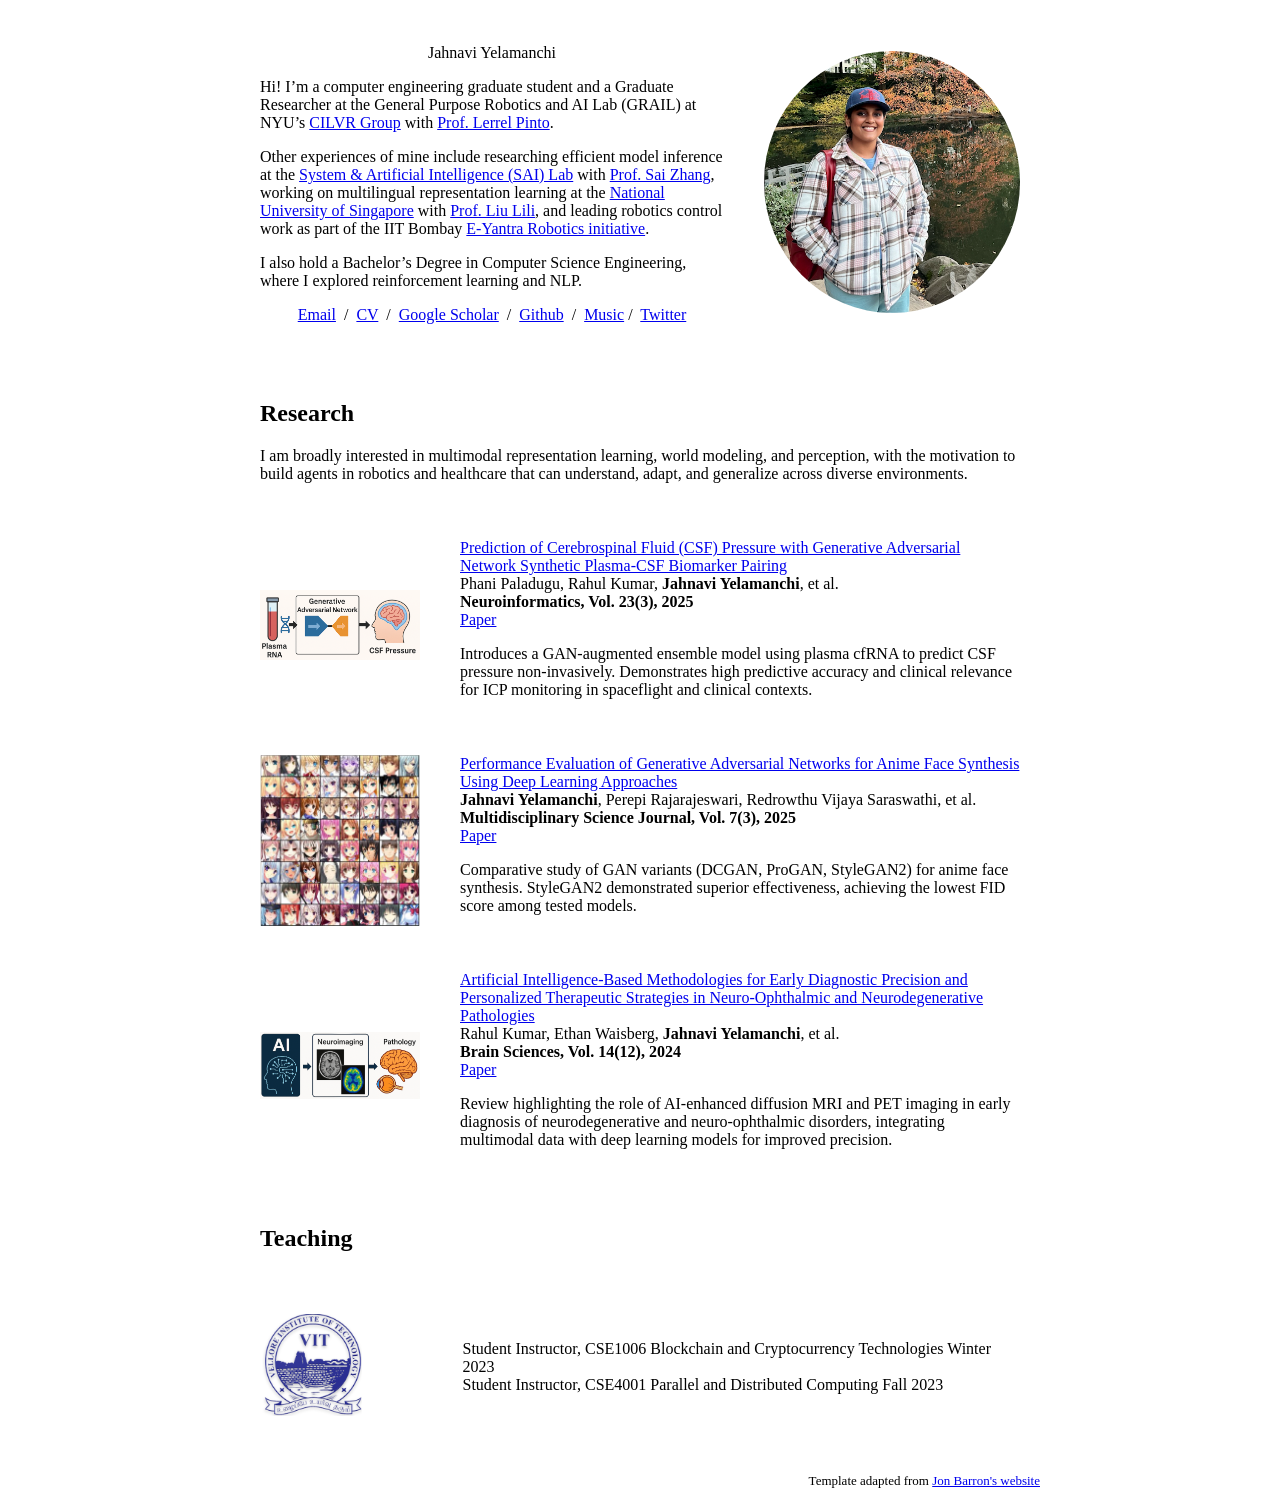
==== index.html @ 5f310c1f "edited intro" ====
<!DOCTYPE HTML>
<html lang="en">
  <head>
    <meta http-equiv="Content-Type" content="text/html; charset=UTF-8">

    <title>Jahnavi Yelamanchi</title>

    <meta name="author" content="Jahnavi Yelamanchi">
    <meta name="viewport" content="width=device-width, initial-scale=1">
    <link rel="shortcut icon" href="images/favicon/favicon.ico" type="image/x-icon">
    <link rel="stylesheet" type="text/css" href="stylesheet.css">
    
  </head>

  <body>
    <table style="width:100%;max-width:800px;border:0px;border-spacing:0px;border-collapse:separate;margin-right:auto;margin-left:auto;"><tbody>
      <tr style="padding:0px">
        <td style="padding:0px">
          <table style="width:100%;border:0px;border-spacing:0px;border-collapse:separate;margin-right:auto;margin-left:auto;"><tbody>
            <tr style="padding:0px">
              <td style="padding:2.5%;width:63%;vertical-align:middle">
                <p class="name" style="text-align: center;">
                  Jahnavi Yelamanchi
                </p>
                <p>Hi! I’m a computer engineering graduate student and a Graduate Researcher at the General Purpose Robotics and AI Lab (GRAIL) at NYU’s <a href="https://wp.nyu.edu/cilvr/">CILVR Group</a> with <a href="https://www.lerrelpinto.com">Prof. Lerrel Pinto</a>.</p>
                </p>
                <p>
                  Other experiences of mine include researching efficient model inference at the <a href="https://www.saiqianzhang.com/Lab/">System & Artificial Intelligence (SAI) Lab</a> with <a href="https://www.saiqianzhang.com/">Prof. Sai Zhang</a>, 
                  working on multilingual representation learning at the <a href="https://cssh.nus.edu.sg">National University of Singapore</a> with <a href="https://cssh.nus.edu.sg/researcher/liu-lili/">Prof. Liu Lili</a>, and leading robotics control work as part of the IIT Bombay <a href="https://www.linkedin.com/company/e-yantraiitb/?originalSubdomain=in">E-Yantra Robotics initiative</a>.
                </p>
                <p>
                  I also hold a Bachelor’s Degree in Computer Science Engineering, where I explored reinforcement learning and NLP.
                </p>
                <p style="text-align:center">
                  <a href="mailto:j.yelamanchi@nyu.edu">Email</a> &nbsp;/&nbsp;
                  <a href="/data/jahnavi_cv.pdf">CV</a> &nbsp;/&nbsp;
                  <a href="https://scholar.google.com/citations?user=SkukPTgAAAAJ&hl=en">Google Scholar</a> &nbsp;/&nbsp;
                  <a href="https://github.com/jahnavi-yelamanchi/">Github</a> &nbsp;/&nbsp;
                  <a href="https://yjmuz1k.bandcamp.com//">Music</a>&nbsp;/&nbsp;
                  <a href=https://x.com/sugoi_loop>Twitter</a>
                </p>
              </td>
              <td style="padding:2.5%;width:40%;max-width:40%">
                <a href="images/headshot.png"><img style="width:100%;max-width:100%;object-fit: cover; border-radius: 50%;" alt="profile photo" src="images/headshot.png" class="hoverZoomLink"></a>
              </td>
            </tr>
          </tbody></table>
          <table style="width:100%;border:0px;border-spacing:0px;border-collapse:separate;margin-right:auto;margin-left:auto;"><tbody>
              <tr>
              <td style="padding:20px;width:100%;vertical-align:middle">
                <h2>Research</h2>
                <p>
                  I am broadly interested in multimodal representation learning, world modeling, and perception, with the motivation to build agents in robotics and healthcare that can understand, adapt, and generalize across diverse environments.
                </p>
              </td>
            </tr>
          </tbody></table>
          <table style="width:100%;border:0px;border-spacing:0px;border-collapse:separate;margin-right:auto;margin-left:auto;"><tbody>


            <tr>
              <td style="padding:20px;width:25%;vertical-align:middle">
                <img src="images/csf-gan.png" alt="project image"
                  style="width:auto; height:auto; max-width:100%;" />
              </td>
              <td style="padding:20px;width:75%;vertical-align:middle">
                <a href="https://link.springer.com/article/10.1007/s12021-025-09729-2">
                  <papertitle>Prediction of Cerebrospinal Fluid (CSF) Pressure with Generative Adversarial Network Synthetic Plasma-CSF Biomarker Pairing</papertitle>
                </a>
                <br>
                Phani Paladugu, Rahul Kumar, <strong>Jahnavi Yelamanchi</strong>, et al.  
                <br>
                <strong>Neuroinformatics, Vol. 23(3), 2025</strong>
                <br>
                <a href="data/csf-gan.pdf">Paper</a>
                <p></p>
                <p>
                  Introduces a GAN-augmented ensemble model using plasma cfRNA to predict CSF pressure non-invasively. Demonstrates high predictive accuracy and clinical relevance for ICP monitoring in spaceflight and clinical contexts.
                </p>
              </td>
            </tr>

            <tr>
              <td style="padding:20px;width:25%;vertical-align:middle">
                <img src="images/anime.png" alt="project image"
                  style="width:auto; height:auto; max-width:100%;" />
              </td>
              <td style="padding:20px;width:75%;vertical-align:middle">
                <a href="https://doi.org/10.31893/multiscience.2025093">
                  <papertitle>Performance Evaluation of Generative Adversarial Networks for Anime Face Synthesis Using Deep Learning Approaches</papertitle>
                </a>
                <br>
                <strong>Jahnavi Yelamanchi</strong>, Perepi Rajarajeswari, Redrowthu Vijaya Saraswathi, et al.  
                <br>
                <strong>Multidisciplinary Science Journal, Vol. 7(3), 2025</strong>
                <br>
                <a href="https://malque.pub/ojs/index.php/msj/article/view/3868/2463">Paper</a>
                <p></p>
                <p>
                  Comparative study of GAN variants (DCGAN, ProGAN, StyleGAN2) for anime face synthesis. StyleGAN2 demonstrated superior effectiveness, achieving the lowest FID score among tested models.
                </p>
              </td>
            </tr>

            <tr>
              <td style="padding:20px;width:25%;vertical-align:middle">
                <img src="images/neuro-img.png" alt="project image"
                  style="width:auto; height:auto; max-width:100%;" />
              </td>
              <td style="padding:20px;width:75%;vertical-align:middle">
                <a href="https://doi.org/10.3390/brainsci14121266">
                  <papertitle>Artificial Intelligence-Based Methodologies for Early Diagnostic Precision and Personalized Therapeutic Strategies in Neuro-Ophthalmic and Neurodegenerative Pathologies</papertitle>
                </a>
                <br>
                Rahul Kumar, Ethan Waisberg, <strong>Jahnavi Yelamanchi</strong>, et al.  
                <br>
                <strong>Brain Sciences, Vol. 14(12), 2024</strong>
                <br>
                <a href="https://doi.org/10.3390/brainsci14121266">Paper</a>
                <p></p>
                <p>
                  Review highlighting the role of AI-enhanced diffusion MRI and PET imaging in early diagnosis of neurodegenerative and neuro-ophthalmic disorders, integrating multimodal data with deep learning models for improved precision.
                </p>
              </td>
            </tr>
            
          
          <table width="100%" align="center" border="0" cellspacing="0" cellpadding="20"><tbody>
            <tr>
              <td>
                <h2>Teaching</h2>
              </td>
            </tr>
          </tbody></table>
          <table width="100%" align="center" border="0" cellpadding="20"><tbody>

            <tr>
              <td style="padding:20px;width:25%;vertical-align:middle">
                <img src="images/vit.png" alt="cs188" style="width: 100px; height: auto;">
              </td>
              <td width="75%" valign="center">
                  Student Instructor, CSE1006 Blockchain and Cryptocurrency Technologies Winter 2023
                  <br>
                  Student Instructor, CSE4001 Parallel and Distributed Computing Fall 2023
              </td>
            </tr>
          
            
            
          </tbody></table>
          <table style="width:100%;border:0px;border-spacing:0px;border-collapse:separate;margin-right:auto;margin-left:auto;"><tbody>
            <tr>
              <td style="padding:0px">
                <br>
                <p style="text-align:right;font-size:small;">
                  Template adapted from <a href="https://jonbarron.info">Jon Barron's website</a>
                </p>
              </td>
            </tr>
          </tbody></table>
        </td>
      </tr>
    </tbody></table>
  </body>
</html>
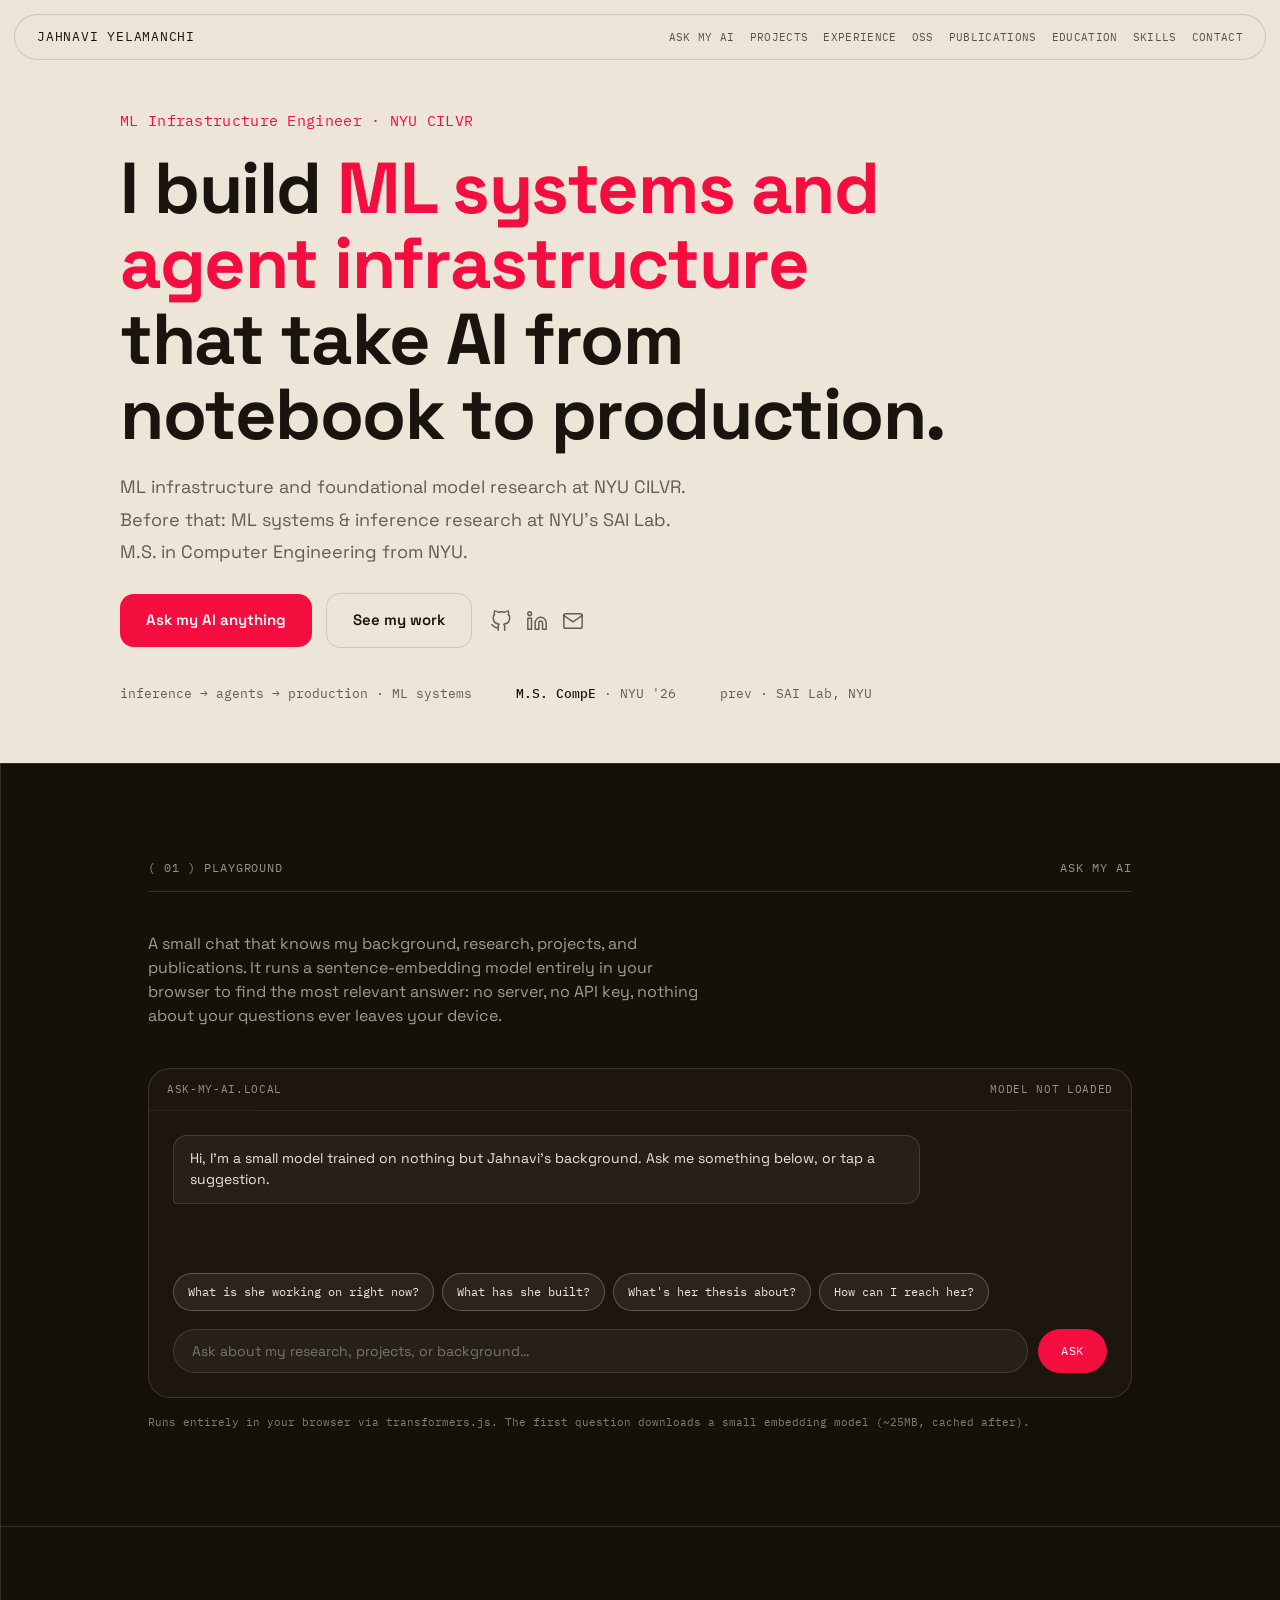
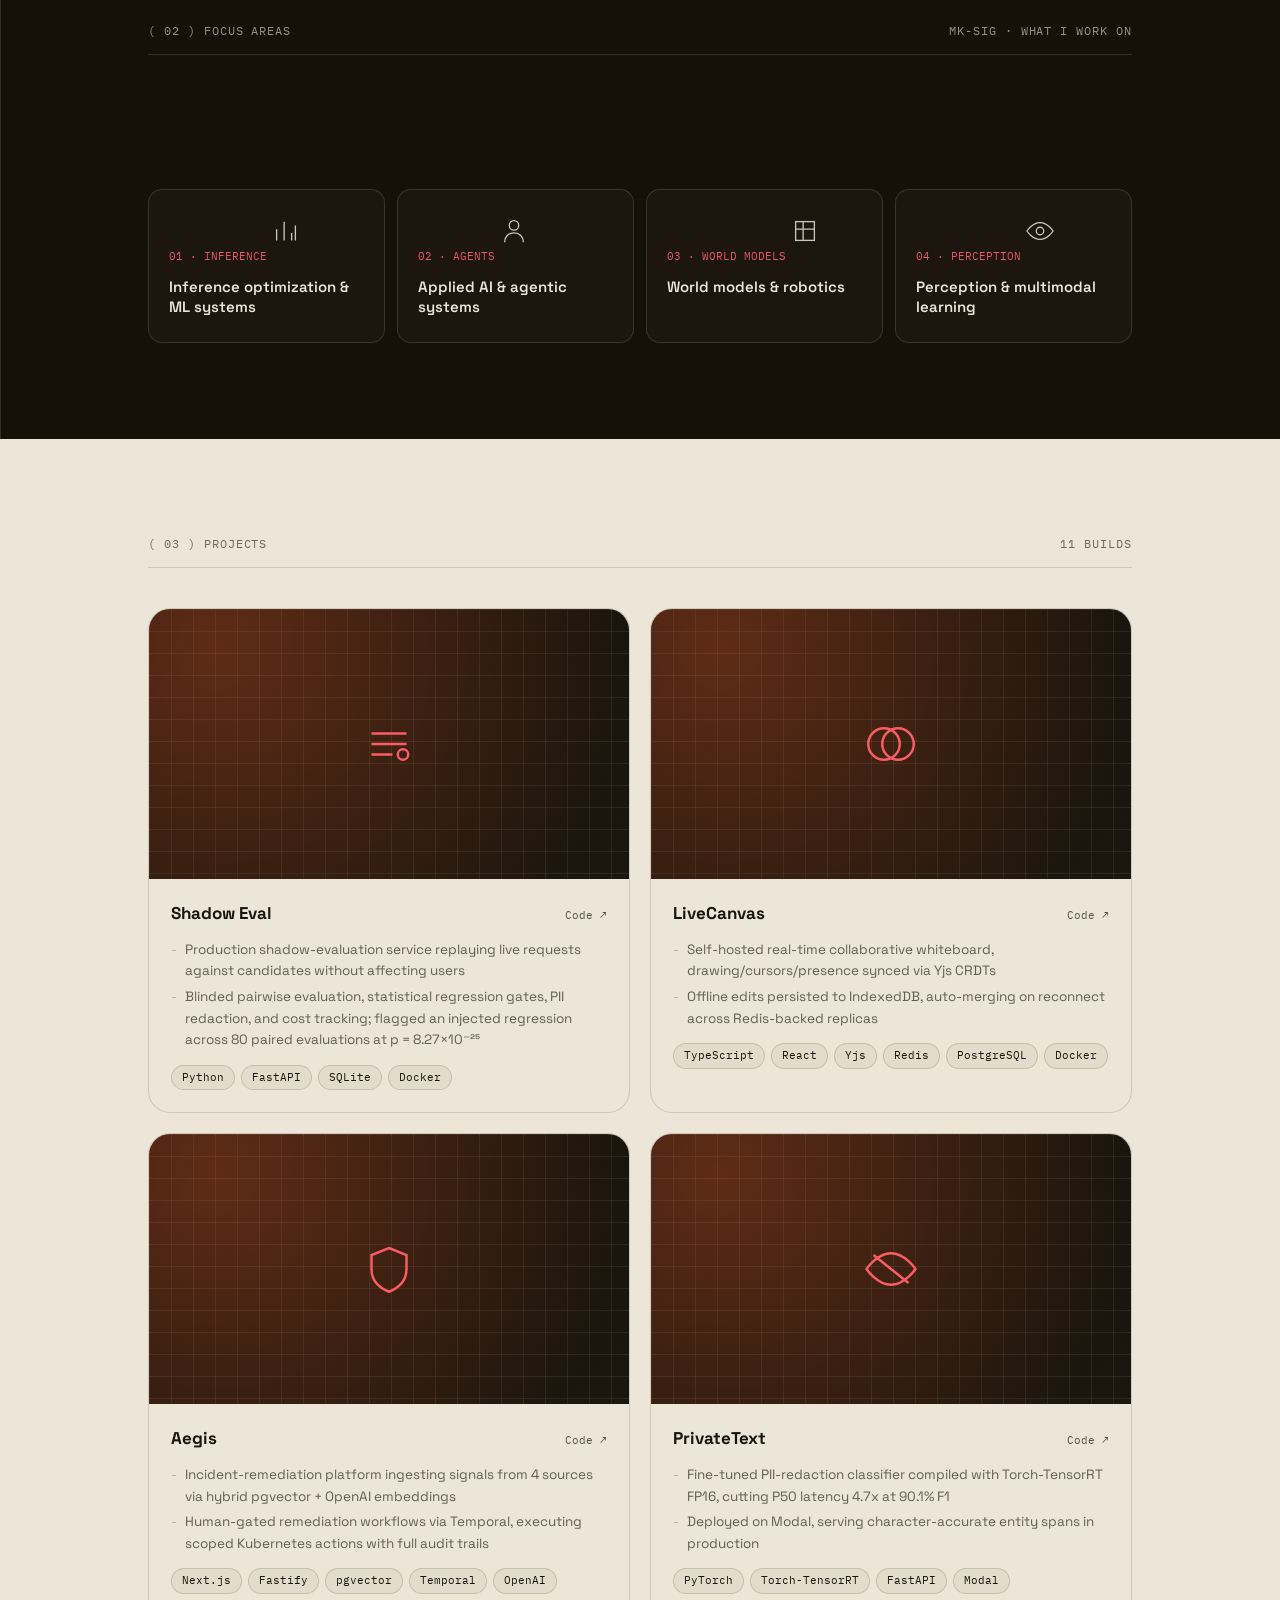
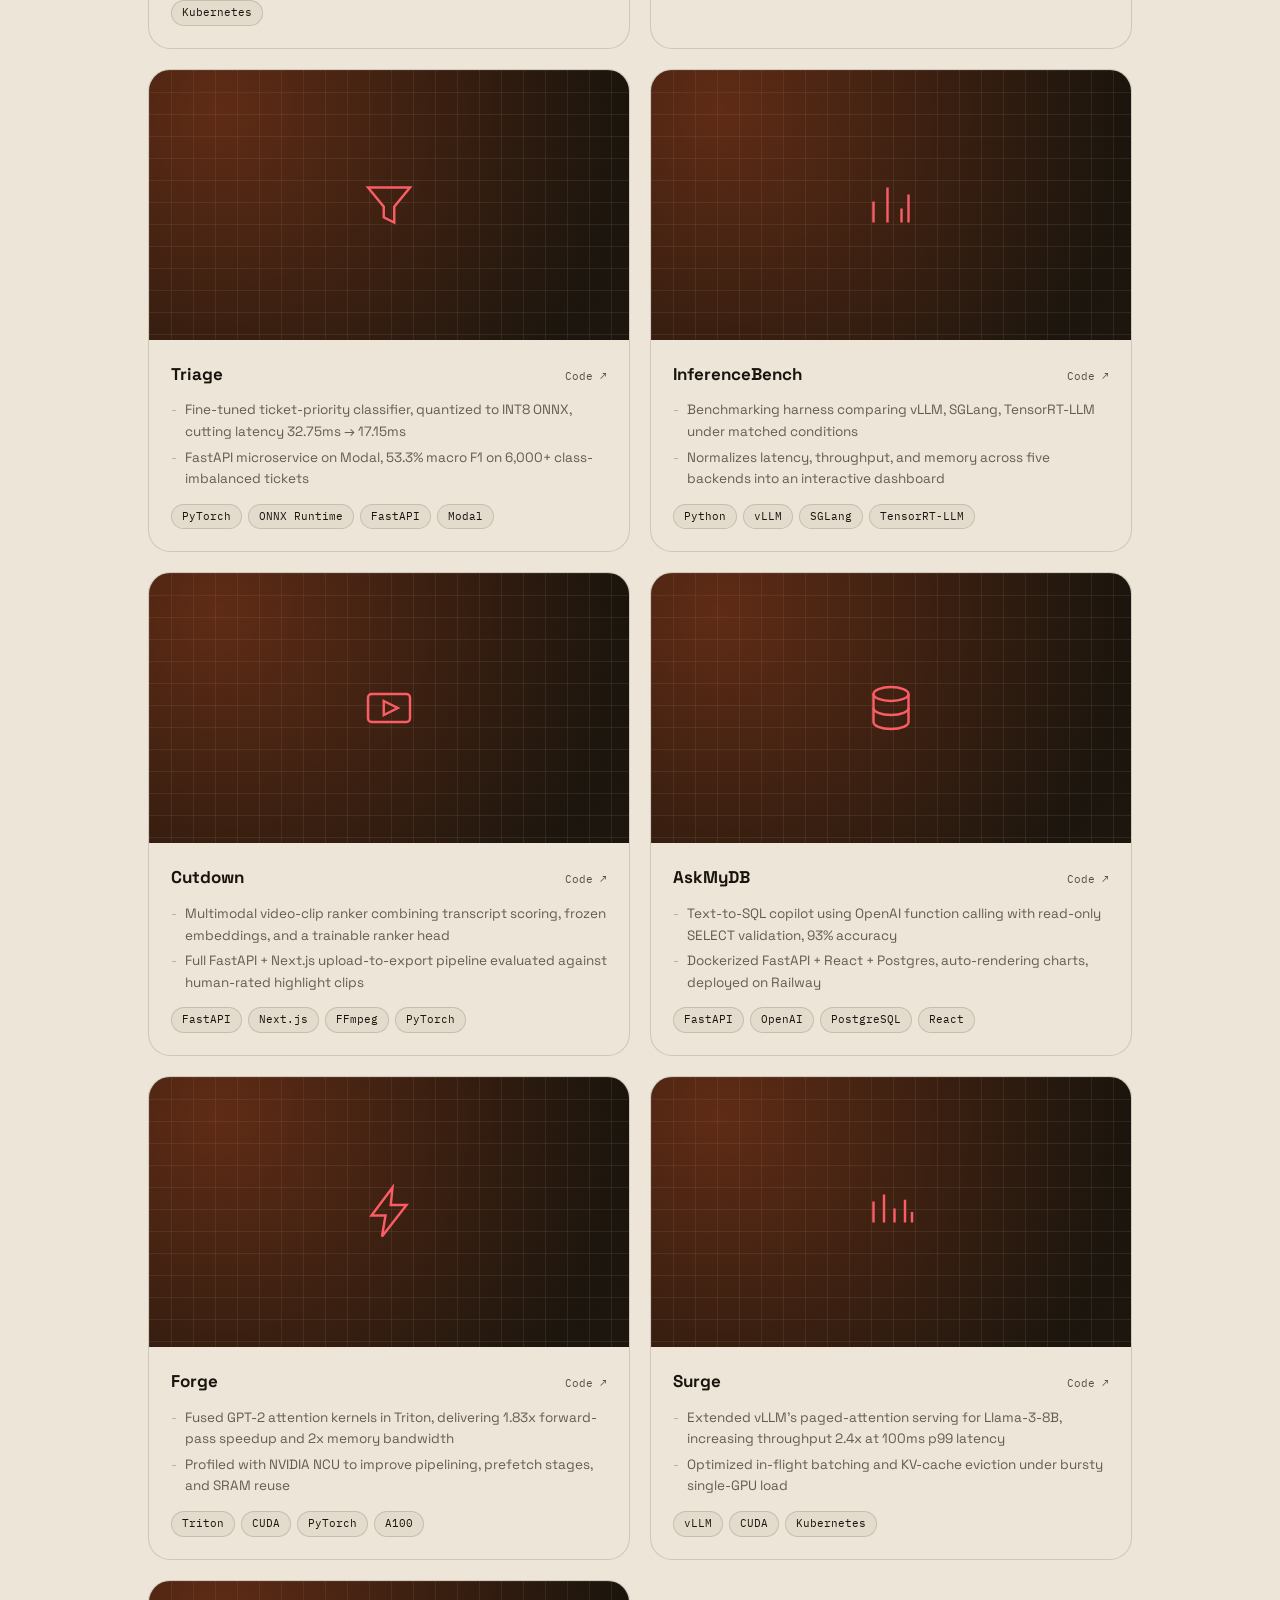
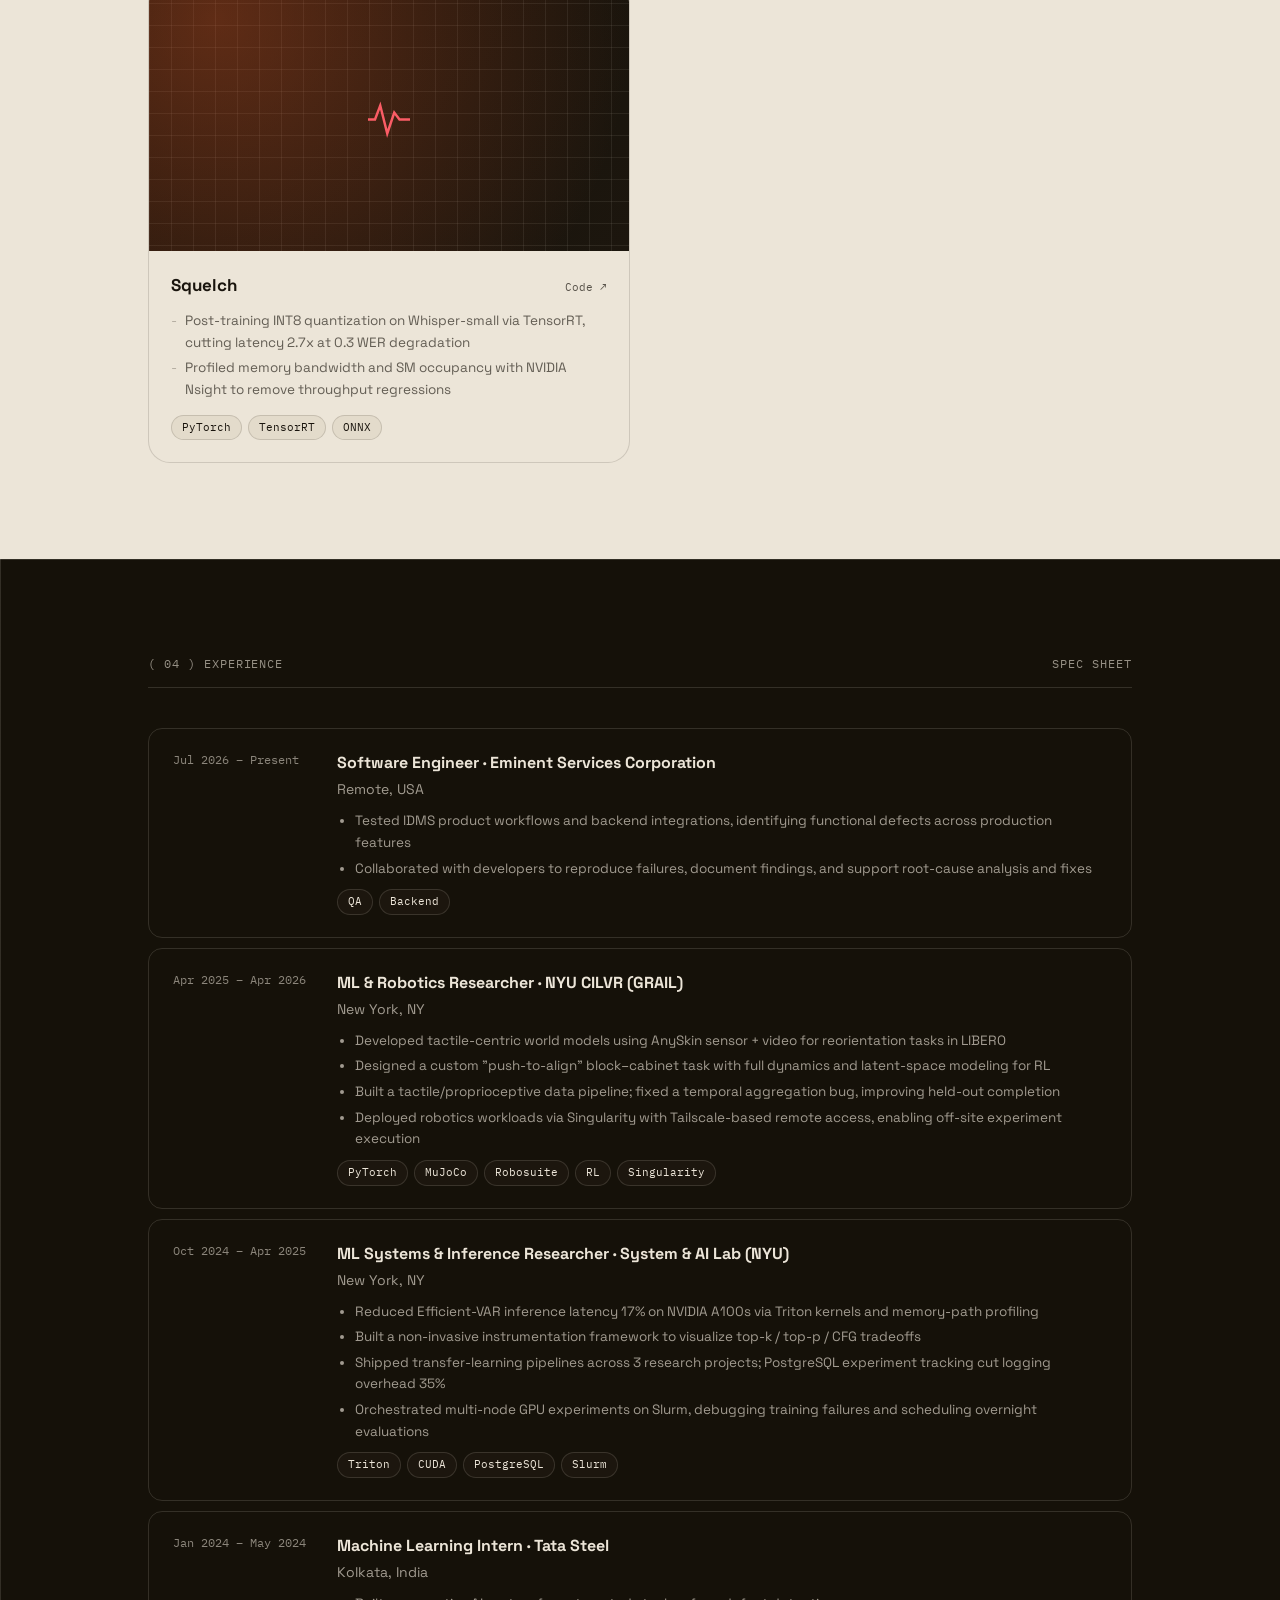
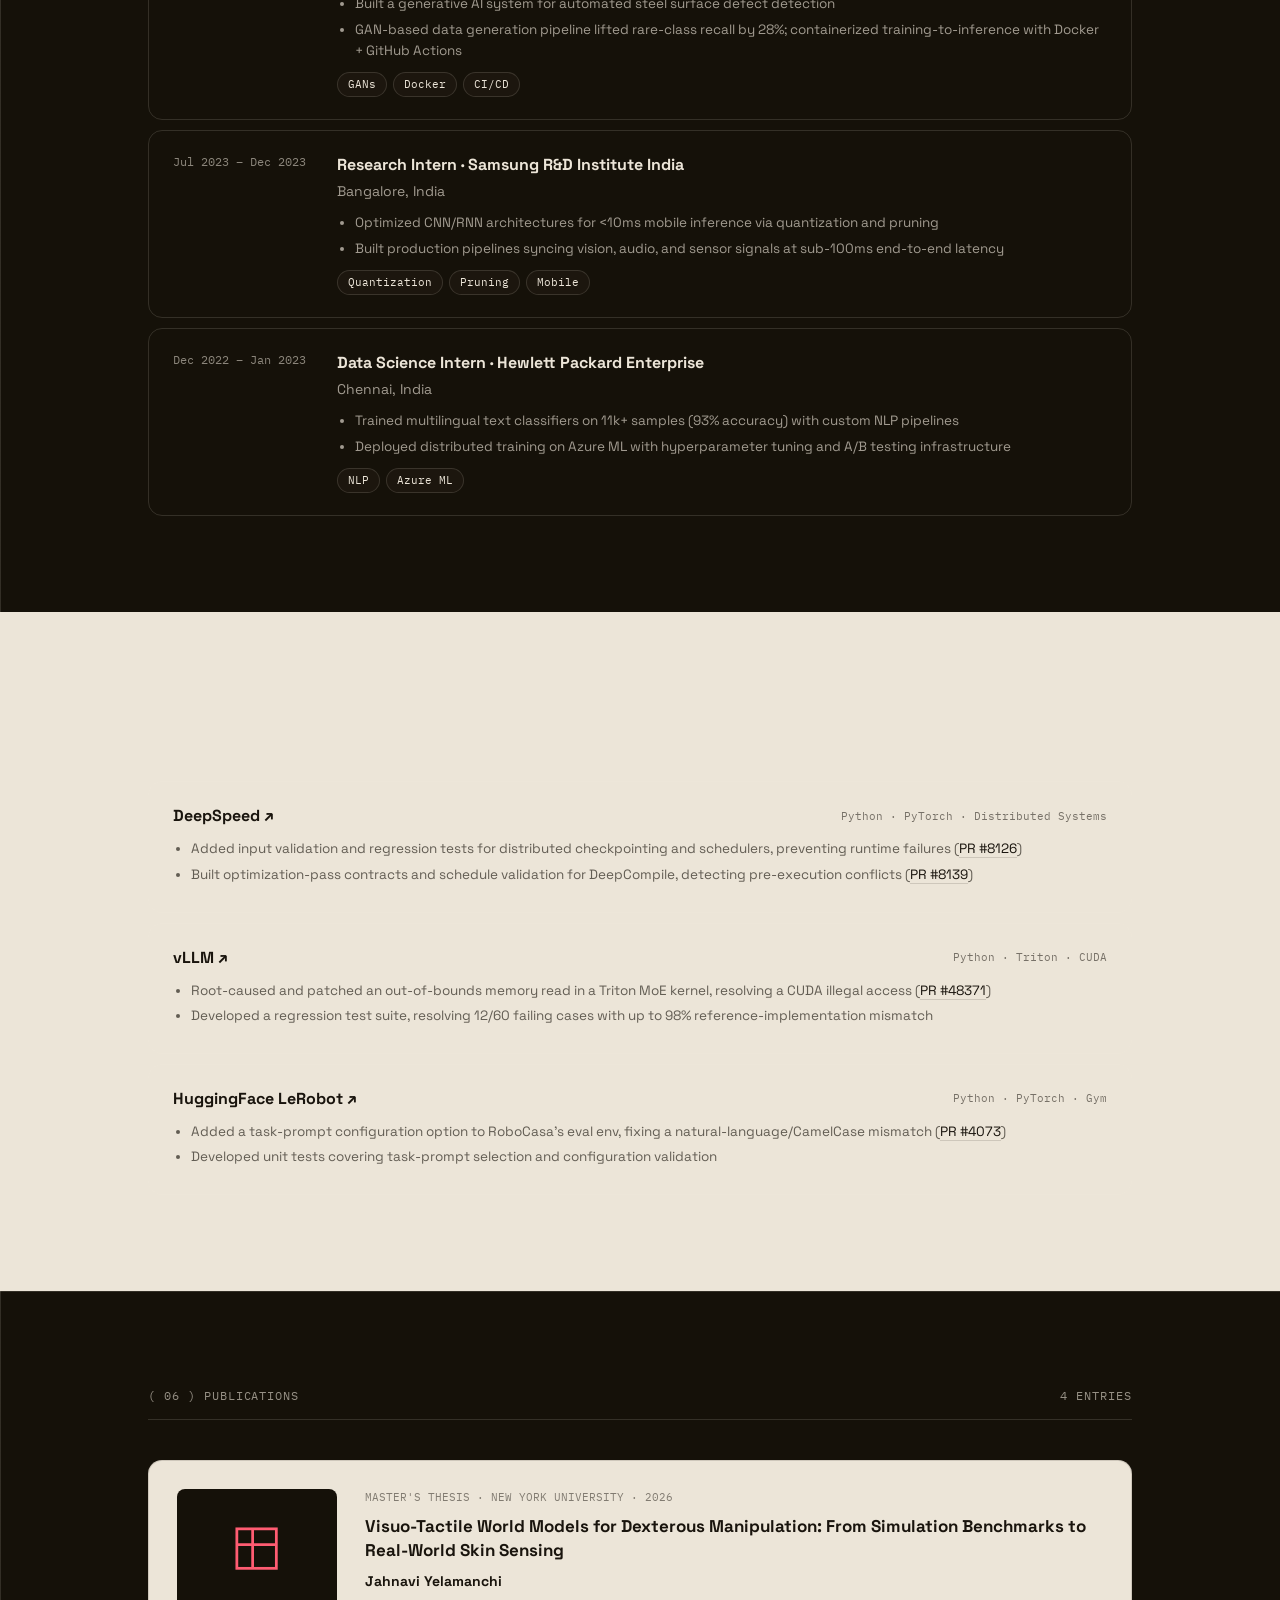
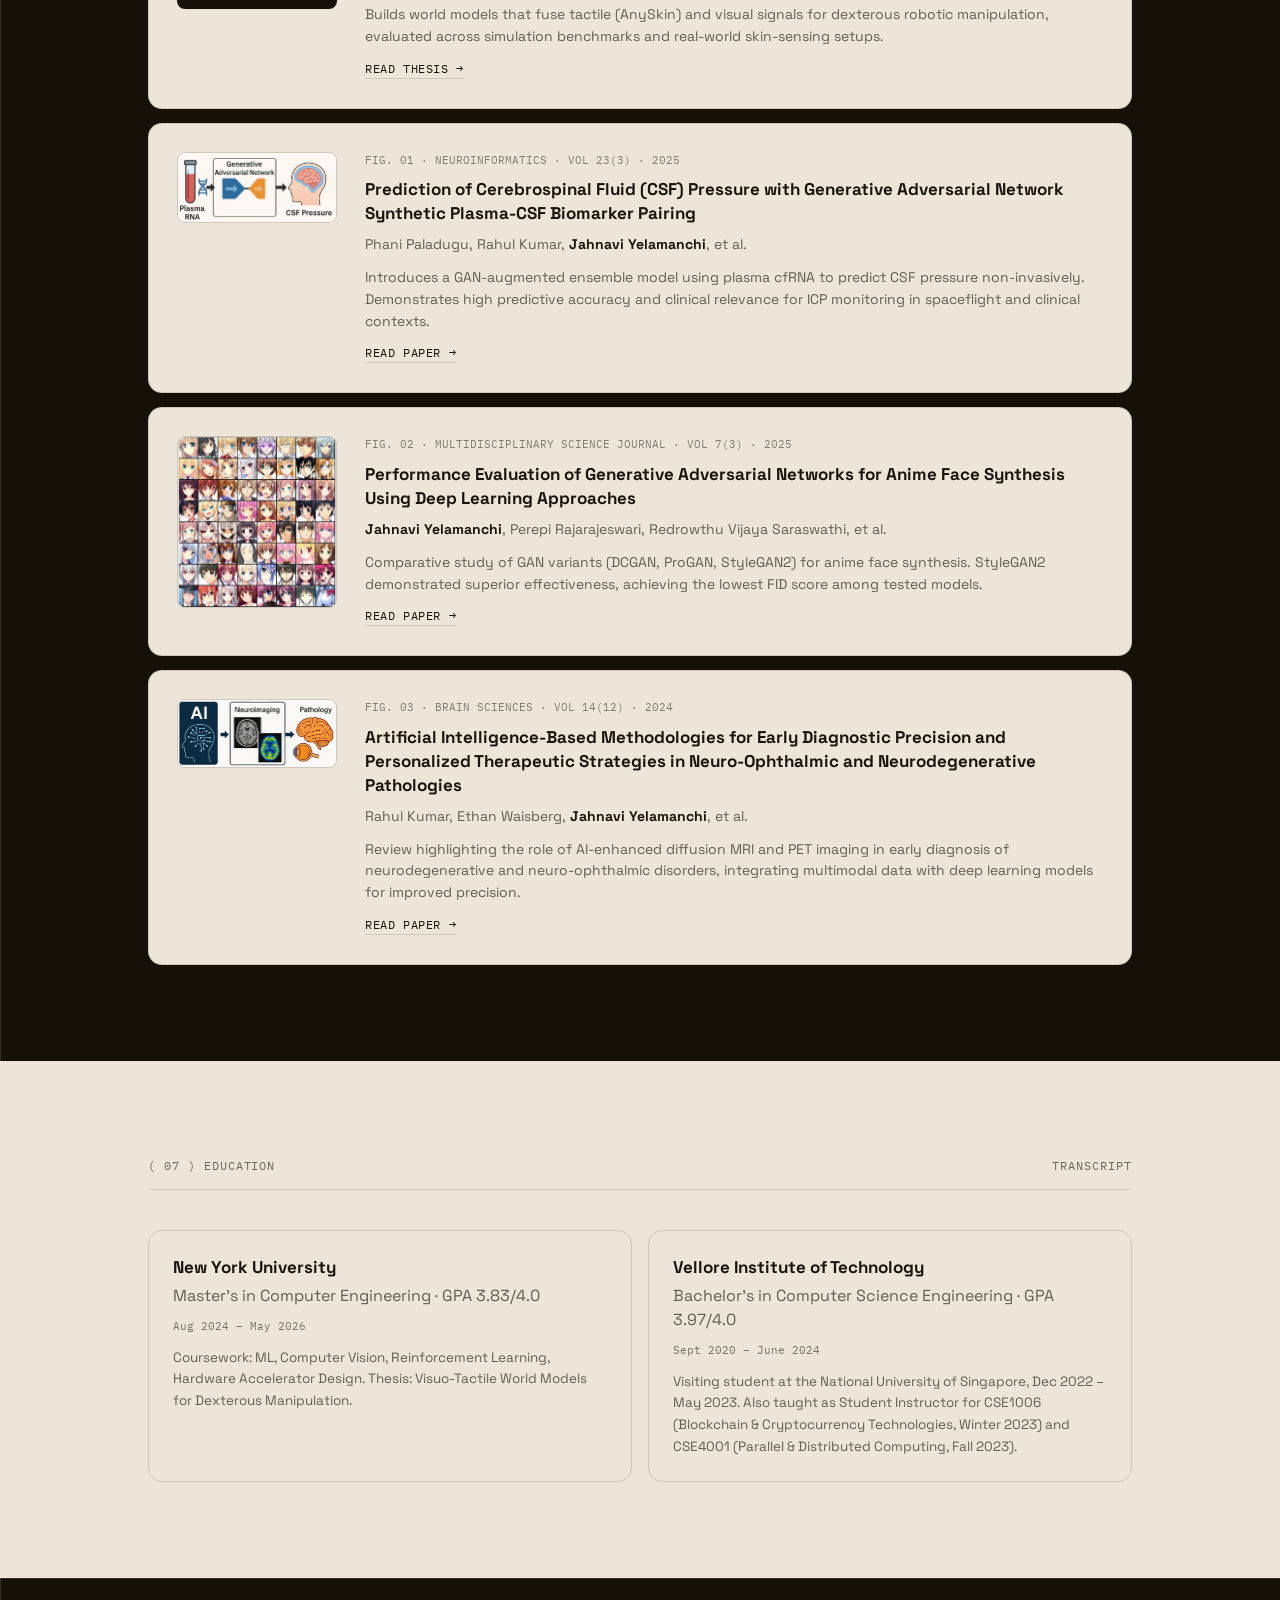
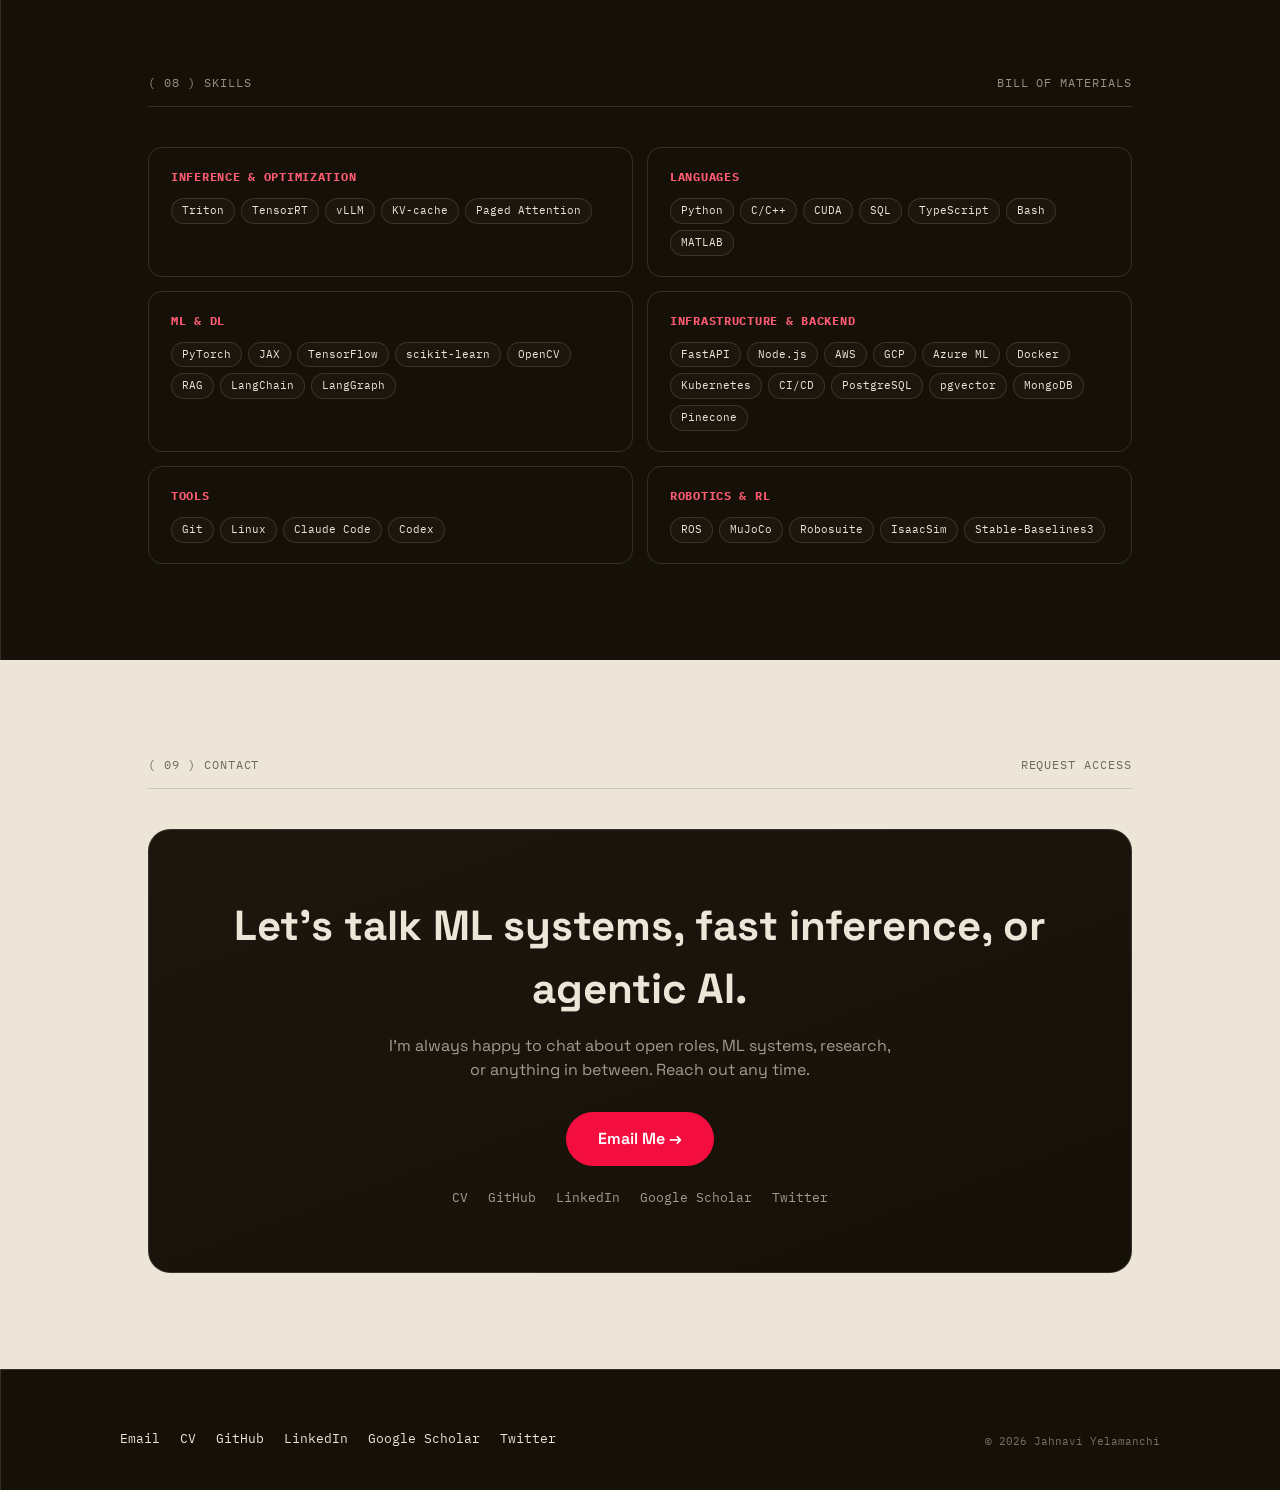
==== commit 2cb43a3f: "Redesign site: blueprint aesthetic, Ask My AI chat, full resume content Full front-end rewrite from " ====
--- a/index.html
+++ b/index.html
@@ -1,165 +1,669 @@
-<!DOCTYPE HTML>
+<!DOCTYPE html>
 <html lang="en">
-  <head>
-    <meta http-equiv="Content-Type" content="text/html; charset=UTF-8">
-
-    <title>Jahnavi Yelamanchi</title>
-
-    <meta name="author" content="Jahnavi Yelamanchi">
-    <meta name="viewport" content="width=device-width, initial-scale=1">
-    <link rel="shortcut icon" href="images/favicon/favicon.ico" type="image/x-icon">
-    <link rel="stylesheet" type="text/css" href="stylesheet.css">
-    
-  </head>
-
-  <body>
-    <table style="width:100%;max-width:800px;border:0px;border-spacing:0px;border-collapse:separate;margin-right:auto;margin-left:auto;"><tbody>
-      <tr style="padding:0px">
-        <td style="padding:0px">
-          <table style="width:100%;border:0px;border-spacing:0px;border-collapse:separate;margin-right:auto;margin-left:auto;"><tbody>
-            <tr style="padding:0px">
-              <td style="padding:2.5%;width:63%;vertical-align:middle">
-                <p class="name" style="text-align: center;">
-                  Jahnavi Yelamanchi
-                </p>
-                <p>Hi! I’m a computer engineering graduate student and a Graduate Researcher at the General Purpose Robotics and AI Lab (GRAIL) at NYU’s <a href="https://wp.nyu.edu/cilvr/">CILVR Group</a> with <a href="https://www.lerrelpinto.com">Prof. Lerrel Pinto</a>.</p>
-                </p>
-                <p>
-                  Other experiences of mine include researching efficient model inference at the <a href="https://www.saiqianzhang.com/Lab/">System & Artificial Intelligence (SAI) Lab</a> with <a href="https://www.saiqianzhang.com/">Prof. Sai Zhang</a>, 
-                  working on multilingual representation learning at the <a href="https://cssh.nus.edu.sg">National University of Singapore</a> with <a href="https://cssh.nus.edu.sg/researcher/liu-lili/">Prof. Liu Lili</a>, and leading robotics control work as part of the IIT Bombay <a href="https://www.linkedin.com/company/e-yantraiitb/?originalSubdomain=in">E-Yantra Robotics initiative</a>.
-                </p>
-                <p>
-                  I also hold a Bachelor’s Degree in Computer Science Engineering, where I explored reinforcement learning and NLP.
-                </p>
-                <p style="text-align:center">
-                  <a href="mailto:j.yelamanchi@nyu.edu">Email</a> &nbsp;/&nbsp;
-                  <a href="/data/jahnavi_cv.pdf">CV</a> &nbsp;/&nbsp;
-                  <a href="https://scholar.google.com/citations?user=SkukPTgAAAAJ&hl=en">Google Scholar</a> &nbsp;/&nbsp;
-                  <a href="https://github.com/jahnavi-yelamanchi/">Github</a> &nbsp;/&nbsp;
-                  <a href="https://yjmuz1k.bandcamp.com//">Music</a>&nbsp;/&nbsp;
-                  <a href=https://x.com/sugoi_loop>Twitter</a>
-                </p>
-              </td>
-              <td style="padding:2.5%;width:40%;max-width:40%">
-                <a href="images/headshot.png"><img style="width:100%;max-width:100%;object-fit: cover; border-radius: 50%;" alt="profile photo" src="images/headshot.png" class="hoverZoomLink"></a>
-              </td>
-            </tr>
-          </tbody></table>
-          <table style="width:100%;border:0px;border-spacing:0px;border-collapse:separate;margin-right:auto;margin-left:auto;"><tbody>
-              <tr>
-              <td style="padding:20px;width:100%;vertical-align:middle">
-                <h2>Research</h2>
-                <p>
-                  I am broadly interested in multimodal representation learning, world modeling, and perception, with the motivation to build agents in robotics and healthcare that can understand, adapt, and generalize across diverse environments.
-                </p>
-              </td>
-            </tr>
-          </tbody></table>
-          <table style="width:100%;border:0px;border-spacing:0px;border-collapse:separate;margin-right:auto;margin-left:auto;"><tbody>
-
-
-            <tr>
-              <td style="padding:20px;width:25%;vertical-align:middle">
-                <img src="images/csf-gan.png" alt="project image"
-                  style="width:auto; height:auto; max-width:100%;" />
-              </td>
-              <td style="padding:20px;width:75%;vertical-align:middle">
-                <a href="https://link.springer.com/article/10.1007/s12021-025-09729-2">
-                  <papertitle>Prediction of Cerebrospinal Fluid (CSF) Pressure with Generative Adversarial Network Synthetic Plasma-CSF Biomarker Pairing</papertitle>
-                </a>
-                <br>
-                Phani Paladugu, Rahul Kumar, <strong>Jahnavi Yelamanchi</strong>, et al.  
-                <br>
-                <strong>Neuroinformatics, Vol. 23(3), 2025</strong>
-                <br>
-                <a href="data/csf-gan.pdf">Paper</a>
-                <p></p>
-                <p>
-                  Introduces a GAN-augmented ensemble model using plasma cfRNA to predict CSF pressure non-invasively. Demonstrates high predictive accuracy and clinical relevance for ICP monitoring in spaceflight and clinical contexts.
-                </p>
-              </td>
-            </tr>
-
-            <tr>
-              <td style="padding:20px;width:25%;vertical-align:middle">
-                <img src="images/anime.png" alt="project image"
-                  style="width:auto; height:auto; max-width:100%;" />
-              </td>
-              <td style="padding:20px;width:75%;vertical-align:middle">
-                <a href="https://doi.org/10.31893/multiscience.2025093">
-                  <papertitle>Performance Evaluation of Generative Adversarial Networks for Anime Face Synthesis Using Deep Learning Approaches</papertitle>
-                </a>
-                <br>
-                <strong>Jahnavi Yelamanchi</strong>, Perepi Rajarajeswari, Redrowthu Vijaya Saraswathi, et al.  
-                <br>
-                <strong>Multidisciplinary Science Journal, Vol. 7(3), 2025</strong>
-                <br>
-                <a href="https://malque.pub/ojs/index.php/msj/article/view/3868/2463">Paper</a>
-                <p></p>
-                <p>
-                  Comparative study of GAN variants (DCGAN, ProGAN, StyleGAN2) for anime face synthesis. StyleGAN2 demonstrated superior effectiveness, achieving the lowest FID score among tested models.
-                </p>
-              </td>
-            </tr>
-
-            <tr>
-              <td style="padding:20px;width:25%;vertical-align:middle">
-                <img src="images/neuro-img.png" alt="project image"
-                  style="width:auto; height:auto; max-width:100%;" />
-              </td>
-              <td style="padding:20px;width:75%;vertical-align:middle">
-                <a href="https://doi.org/10.3390/brainsci14121266">
-                  <papertitle>Artificial Intelligence-Based Methodologies for Early Diagnostic Precision and Personalized Therapeutic Strategies in Neuro-Ophthalmic and Neurodegenerative Pathologies</papertitle>
-                </a>
-                <br>
-                Rahul Kumar, Ethan Waisberg, <strong>Jahnavi Yelamanchi</strong>, et al.  
-                <br>
-                <strong>Brain Sciences, Vol. 14(12), 2024</strong>
-                <br>
-                <a href="https://doi.org/10.3390/brainsci14121266">Paper</a>
-                <p></p>
-                <p>
-                  Review highlighting the role of AI-enhanced diffusion MRI and PET imaging in early diagnosis of neurodegenerative and neuro-ophthalmic disorders, integrating multimodal data with deep learning models for improved precision.
-                </p>
-              </td>
-            </tr>
-            
-          
-          <table width="100%" align="center" border="0" cellspacing="0" cellpadding="20"><tbody>
-            <tr>
-              <td>
-                <h2>Teaching</h2>
-              </td>
-            </tr>
-          </tbody></table>
-          <table width="100%" align="center" border="0" cellpadding="20"><tbody>
-
-            <tr>
-              <td style="padding:20px;width:25%;vertical-align:middle">
-                <img src="images/vit.png" alt="cs188" style="width: 100px; height: auto;">
-              </td>
-              <td width="75%" valign="center">
-                  Student Instructor, CSE1006 Blockchain and Cryptocurrency Technologies Winter 2023
-                  <br>
-                  Student Instructor, CSE4001 Parallel and Distributed Computing Fall 2023
-              </td>
-            </tr>
-          
-            
-            
-          </tbody></table>
-          <table style="width:100%;border:0px;border-spacing:0px;border-collapse:separate;margin-right:auto;margin-left:auto;"><tbody>
-            <tr>
-              <td style="padding:0px">
-                <br>
-                <p style="text-align:right;font-size:small;">
-                  Template adapted from <a href="https://jonbarron.info">Jon Barron's website</a>
-                </p>
-              </td>
-            </tr>
-          </tbody></table>
-        </td>
-      </tr>
-    </tbody></table>
-  </body>
+<head>
+  <meta charset="UTF-8">
+  <title>Jahnavi Yelamanchi</title>
+  <meta name="author" content="Jahnavi Yelamanchi">
+  <meta name="description" content="Jahnavi Yelamanchi, ML Systems & Inference Engineer working on inference optimization, applied AI, and agentic systems, plus robotics and world models research at NYU CILVR.">
+  <meta name="viewport" content="width=device-width, initial-scale=1">
+  <link rel="icon" href="favicon.svg" type="image/svg+xml">
+  <link rel="preconnect" href="https://fonts.googleapis.com">
+  <link rel="preconnect" href="https://fonts.gstatic.com" crossorigin>
+  <link href="https://fonts.googleapis.com/css2?family=Space+Grotesk:wght@400;500;700&family=IBM+Plex+Mono:wght@400;500&display=swap" rel="stylesheet">
+  <link rel="stylesheet" href="css/style.css">
+  <noscript><style>.reveal, .reveal-stagger > * { opacity: 1 !important; transform: none !important; }</style></noscript>
+</head>
+<body>
+
+  <nav class="nav" id="nav">
+    <a class="nav-brand" href="#top">JAHNAVI YELAMANCHI</a>
+    <div class="nav-links">
+      <a href="#playground">Ask My AI</a>
+      <a href="#projects">Projects</a>
+      <a href="#experience">Experience</a>
+      <a href="#open-source">OSS</a>
+      <a href="#publications">Publications</a>
+      <a href="#education">Education</a>
+      <a href="#skills">Skills</a>
+      <a href="#contact">Contact</a>
+    </div>
+  </nav>
+
+  <main id="top">
+
+    <!-- ===== HERO / ABOUT ===== -->
+    <section class="hero wrap">
+      <div class="hero-eyebrow">ML Infrastructure Engineer · NYU CILVR</div>
+      <h1 class="hero-title">I build <em>ML systems and agent infrastructure</em> that take AI from notebook to production.</h1>
+      <div class="hero-sub">
+        <p>ML infrastructure and foundational model research at NYU CILVR.</p>
+        <p>Before that: ML systems &amp; inference research at NYU's SAI Lab.</p>
+        <p>M.S. in Computer Engineering from NYU.</p>
+      </div>
+      <div class="hero-cta">
+        <a class="btn-primary" href="#playground">Ask my AI anything</a>
+        <a class="btn-secondary" href="#projects">See my work</a>
+        <div class="hero-icons">
+          <a href="https://github.com/jahnavi-yelamanchi/" aria-label="GitHub">
+            <svg viewBox="0 0 24 24" fill="none" stroke="currentColor" stroke-width="1.6" stroke-linecap="round" stroke-linejoin="round"><path d="M9 19c-5 1.5-5-2.5-7-3m14 6v-3.87a3.37 3.37 0 0 0-.94-2.61c3.14-.35 6.44-1.54 6.44-7A5.44 5.44 0 0 0 20 4.77 5.07 5.07 0 0 0 19.91 1S18.73.65 16 2.48a13.38 13.38 0 0 0-7 0C6.27.65 5.09 1 5.09 1A5.07 5.07 0 0 0 5 4.77a5.44 5.44 0 0 0-1.5 3.78c0 5.42 3.3 6.61 6.44 7A3.37 3.37 0 0 0 9 18.13V22"/></svg>
+          </a>
+          <a href="https://www.linkedin.com/in/jahnaviym" aria-label="LinkedIn">
+            <svg viewBox="0 0 24 24" fill="none" stroke="currentColor" stroke-width="1.6" stroke-linecap="round" stroke-linejoin="round"><path d="M16 8a6 6 0 0 1 6 6v7h-4v-7a2 2 0 0 0-2-2 2 2 0 0 0-2 2v7h-4v-7a6 6 0 0 1 6-6z"/><rect x="2" y="9" width="4" height="12"/><circle cx="4" cy="4" r="2"/></svg>
+          </a>
+          <a href="mailto:jahnavi.applc@gmail.com" aria-label="Email">
+            <svg viewBox="0 0 24 24" fill="none" stroke="currentColor" stroke-width="1.6" stroke-linecap="round" stroke-linejoin="round"><path d="M4 4h16c1.1 0 2 .9 2 2v12c0 1.1-.9 2-2 2H4c-1.1 0-2-.9-2-2V6c0-1.1.9-2 2-2z"/><polyline points="22,6 12,13 2,6"/></svg>
+          </a>
+        </div>
+      </div>
+      <div class="hero-meta">
+        <span>inference &rarr; agents &rarr; production &middot; ML systems</span>
+        <span><strong>M.S. CompE</strong> &middot; NYU '26</span>
+        <span>prev &middot; SAI Lab, NYU</span>
+      </div>
+    </section>
+
+    <!-- ===== ASK MY AI (2nd) ===== -->
+    <section class="section section--dark grid-bg" id="playground">
+      <div class="wrap">
+        <div class="section-head reveal">
+          <span class="label">( 01 ) Playground</span>
+          <span class="label">Ask My AI</span>
+        </div>
+        <p class="reveal" style="max-width:56ch;color:var(--text-on-ink-soft);font-size:16px">
+          A small chat that knows my background, research, projects, and publications. It runs a
+          sentence-embedding model entirely in your browser to find the most relevant answer:
+          no server, no API key, nothing about your questions ever leaves your device.
+        </p>
+
+        <div class="playground reveal" id="playground-box">
+          <div class="playground-bar">
+            <span>ask-my-ai.local</span>
+            <span id="modelStatus">Model not loaded</span>
+          </div>
+          <div class="playground-body">
+            <div class="chat-log" id="chatLog">
+              <div class="chat-msg ai">Hi, I'm a small model trained on nothing but Jahnavi's background. Ask me something below, or tap a suggestion.</div>
+            </div>
+            <div class="chips" id="chips">
+              <button class="chip" type="button" data-q="What is she working on right now?">What is she working on right now?</button>
+              <button class="chip" type="button" data-q="What has she built?">What has she built?</button>
+              <button class="chip" type="button" data-q="What's her thesis about?">What's her thesis about?</button>
+              <button class="chip" type="button" data-q="How can I reach her?">How can I reach her?</button>
+            </div>
+            <form class="chat-form" id="chatForm">
+              <input class="chat-input" id="chatInput" type="text" placeholder="Ask about my research, projects, or background…" autocomplete="off">
+              <button class="chat-submit" id="chatSubmit" type="submit">Ask</button>
+            </form>
+          </div>
+        </div>
+        <div class="playground-note">Runs entirely in your browser via transformers.js. The first question downloads a small embedding model (~25MB, cached after).</div>
+      </div>
+    </section>
+
+    <!-- ===== FOCUS AREAS ===== -->
+    <section class="section section--dark grid-bg" id="focus">
+      <div class="wrap">
+        <div class="section-head reveal">
+          <span class="label">( 02 ) Focus Areas</span>
+          <span class="label">MK-SIG · What I Work On</span>
+        </div>
+        <p class="reveal" style="max-width:56ch;font-size:18px;color:var(--text-on-ink-soft)">
+          ML systems and inference optimization first, with applied AI and agentic systems,
+          plus robotics and world models research, rounding things out.
+        </p>
+        <div class="pillars reveal-stagger reveal">
+          <div class="pillar">
+            <span class="idx">01 · INFERENCE</span>
+            <svg viewBox="0 0 32 32" fill="none" stroke="currentColor" stroke-width="1.4"><path d="M6 26V14M14 26V6M22 26V18M26 26V10"/></svg>
+            <h3>Inference optimization &amp; ML systems</h3>
+          </div>
+          <div class="pillar">
+            <span class="idx">02 · AGENTS</span>
+            <svg viewBox="0 0 32 32" fill="none" stroke="currentColor" stroke-width="1.4"><circle cx="16" cy="10" r="5"/><path d="M6 28c0-6 4-10 10-10s10 4 10 10"/></svg>
+            <h3>Applied AI &amp; agentic systems</h3>
+          </div>
+          <div class="pillar">
+            <span class="idx">03 · WORLD MODELS</span>
+            <svg viewBox="0 0 32 32" fill="none" stroke="currentColor" stroke-width="1.4"><rect x="6" y="6" width="20" height="20"/><path d="M6 14h20M14 6v20"/></svg>
+            <h3>World models &amp; robotics</h3>
+          </div>
+          <div class="pillar">
+            <span class="idx">04 · PERCEPTION</span>
+            <svg viewBox="0 0 32 32" fill="none" stroke="currentColor" stroke-width="1.4"><path d="M2 16s6-9 14-9 14 9 14 9-6 9-14 9-14-9-14-9Z"/><circle cx="16" cy="16" r="4"/></svg>
+            <h3>Perception &amp; multimodal learning</h3>
+          </div>
+        </div>
+      </div>
+    </section>
+
+    <!-- ===== PROJECTS ===== -->
+    <section class="section" id="projects">
+      <div class="wrap">
+        <div class="section-head reveal">
+          <span class="label">( 03 ) Projects</span>
+          <span class="label">11 Builds</span>
+        </div>
+        <div class="projects-grid">
+
+          <a class="project-card reveal" href="https://github.com/jahnavi-yelamanchi/shadoweval" target="_blank" rel="noopener">
+            <div class="project-cover">
+              <svg viewBox="0 0 32 32" fill="none" stroke="currentColor" stroke-width="1.4"><path d="M6 10h20M6 16h20M6 22h12"/><circle cx="24" cy="22" r="3"/></svg>
+            </div>
+            <div class="project-body">
+              <div class="project-title-row">
+                <span class="project-title">Shadow Eval</span>
+                <span class="project-links">Code ↗</span>
+              </div>
+              <ul class="project-desc">
+                <li>Production shadow-evaluation service replaying live requests against candidates without affecting users</li>
+                <li>Blinded pairwise evaluation, statistical regression gates, PII redaction, and cost tracking; flagged an injected regression across 80 paired evaluations at p = 8.27×10⁻²⁵</li>
+              </ul>
+              <div class="tags"><span class="tag">Python</span><span class="tag">FastAPI</span><span class="tag">SQLite</span><span class="tag">Docker</span></div>
+            </div>
+          </a>
+
+          <a class="project-card reveal" href="https://github.com/jahnavi-yelamanchi/livecanvas" target="_blank" rel="noopener">
+            <div class="project-cover">
+              <svg viewBox="0 0 32 32" fill="none" stroke="currentColor" stroke-width="1.4"><circle cx="12" cy="16" r="9"/><circle cx="20" cy="16" r="9"/></svg>
+            </div>
+            <div class="project-body">
+              <div class="project-title-row">
+                <span class="project-title">LiveCanvas</span>
+                <span class="project-links">Code ↗</span>
+              </div>
+              <ul class="project-desc">
+                <li>Self-hosted real-time collaborative whiteboard, drawing/cursors/presence synced via Yjs CRDTs</li>
+                <li>Offline edits persisted to IndexedDB, auto-merging on reconnect across Redis-backed replicas</li>
+              </ul>
+              <div class="tags"><span class="tag">TypeScript</span><span class="tag">React</span><span class="tag">Yjs</span><span class="tag">Redis</span><span class="tag">PostgreSQL</span><span class="tag">Docker</span></div>
+            </div>
+          </a>
+
+          <a class="project-card reveal" href="https://github.com/jahnavi-yelamanchi/incident-intelligence-platform" target="_blank" rel="noopener">
+            <div class="project-cover">
+              <svg viewBox="0 0 32 32" fill="none" stroke="currentColor" stroke-width="1.4"><path d="M16 4 26 8v8c0 7-5 11-10 13-5-2-10-6-10-13V8Z"/></svg>
+            </div>
+            <div class="project-body">
+              <div class="project-title-row">
+                <span class="project-title">Aegis</span>
+                <span class="project-links">Code ↗</span>
+              </div>
+              <ul class="project-desc">
+                <li>Incident-remediation platform ingesting signals from 4 sources via hybrid pgvector + OpenAI embeddings</li>
+                <li>Human-gated remediation workflows via Temporal, executing scoped Kubernetes actions with full audit trails</li>
+              </ul>
+              <div class="tags"><span class="tag">Next.js</span><span class="tag">Fastify</span><span class="tag">pgvector</span><span class="tag">Temporal</span><span class="tag">OpenAI</span><span class="tag">Kubernetes</span></div>
+            </div>
+          </a>
+
+          <a class="project-card reveal" href="https://github.com/jahnavi-yelamanchi/private-text" target="_blank" rel="noopener">
+            <div class="project-cover">
+              <svg viewBox="0 0 32 32" fill="none" stroke="currentColor" stroke-width="1.4"><path d="M2 16s6-9 14-9 14 9 14 9-6 9-14 9-14-9-14-9Z"/><path d="M6 8l20 16"/></svg>
+            </div>
+            <div class="project-body">
+              <div class="project-title-row">
+                <span class="project-title">PrivateText</span>
+                <span class="project-links">Code ↗</span>
+              </div>
+              <ul class="project-desc">
+                <li>Fine-tuned PII-redaction classifier compiled with Torch-TensorRT FP16, cutting P50 latency 4.7x at 90.1% F1</li>
+                <li>Deployed on Modal, serving character-accurate entity spans in production</li>
+              </ul>
+              <div class="tags"><span class="tag">PyTorch</span><span class="tag">Torch-TensorRT</span><span class="tag">FastAPI</span><span class="tag">Modal</span></div>
+            </div>
+          </a>
+
+          <a class="project-card reveal" href="https://github.com/jahnavi-yelamanchi/ticket-priority-classifier" target="_blank" rel="noopener">
+            <div class="project-cover">
+              <svg viewBox="0 0 32 32" fill="none" stroke="currentColor" stroke-width="1.4"><path d="M4 6h24l-9 11v9l-6-3v-6Z"/></svg>
+            </div>
+            <div class="project-body">
+              <div class="project-title-row">
+                <span class="project-title">Triage</span>
+                <span class="project-links">Code ↗</span>
+              </div>
+              <ul class="project-desc">
+                <li>Fine-tuned ticket-priority classifier, quantized to INT8 ONNX, cutting latency 32.75ms → 17.15ms</li>
+                <li>FastAPI microservice on Modal, 53.3% macro F1 on 6,000+ class-imbalanced tickets</li>
+              </ul>
+              <div class="tags"><span class="tag">PyTorch</span><span class="tag">ONNX Runtime</span><span class="tag">FastAPI</span><span class="tag">Modal</span></div>
+            </div>
+          </a>
+
+          <a class="project-card reveal" href="https://github.com/jahnavi-yelamanchi/llm-inference-playground" target="_blank" rel="noopener">
+            <div class="project-cover">
+              <svg viewBox="0 0 32 32" fill="none" stroke="currentColor" stroke-width="1.4"><path d="M6 26V14M14 26V6M22 26V18M26 26V10"/></svg>
+            </div>
+            <div class="project-body">
+              <div class="project-title-row">
+                <span class="project-title">InferenceBench</span>
+                <span class="project-links">Code ↗</span>
+              </div>
+              <ul class="project-desc">
+                <li>Benchmarking harness comparing vLLM, SGLang, TensorRT-LLM under matched conditions</li>
+                <li>Normalizes latency, throughput, and memory across five backends into an interactive dashboard</li>
+              </ul>
+              <div class="tags"><span class="tag">Python</span><span class="tag">vLLM</span><span class="tag">SGLang</span><span class="tag">TensorRT-LLM</span></div>
+            </div>
+          </a>
+
+          <a class="project-card reveal" href="https://github.com/jahnavi-yelamanchi/cutdown" target="_blank" rel="noopener">
+            <div class="project-cover">
+              <svg viewBox="0 0 32 32" fill="none" stroke="currentColor" stroke-width="1.4"><rect x="4" y="8" width="24" height="16" rx="2"/><path d="M13 12l8 4-8 4Z"/></svg>
+            </div>
+            <div class="project-body">
+              <div class="project-title-row">
+                <span class="project-title">Cutdown</span>
+                <span class="project-links">Code ↗</span>
+              </div>
+              <ul class="project-desc">
+                <li>Multimodal video-clip ranker combining transcript scoring, frozen embeddings, and a trainable ranker head</li>
+                <li>Full FastAPI + Next.js upload-to-export pipeline evaluated against human-rated highlight clips</li>
+              </ul>
+              <div class="tags"><span class="tag">FastAPI</span><span class="tag">Next.js</span><span class="tag">FFmpeg</span><span class="tag">PyTorch</span></div>
+            </div>
+          </a>
+
+          <a class="project-card reveal" href="https://github.com/jahnavi-yelamanchi/askmydb" target="_blank" rel="noopener">
+            <div class="project-cover">
+              <svg viewBox="0 0 32 32" fill="none" stroke="currentColor" stroke-width="1.4"><ellipse cx="16" cy="8" rx="10" ry="4"/><path d="M6 8v16c0 2 4 4 10 4s10-2 10-4V8"/><path d="M6 16c0 2 4 4 10 4s10-2 10-4"/></svg>
+            </div>
+            <div class="project-body">
+              <div class="project-title-row">
+                <span class="project-title">AskMyDB</span>
+                <span class="project-links">Code ↗</span>
+              </div>
+              <ul class="project-desc">
+                <li>Text-to-SQL copilot using OpenAI function calling with read-only SELECT validation, 93% accuracy</li>
+                <li>Dockerized FastAPI + React + Postgres, auto-rendering charts, deployed on Railway</li>
+              </ul>
+              <div class="tags"><span class="tag">FastAPI</span><span class="tag">OpenAI</span><span class="tag">PostgreSQL</span><span class="tag">React</span></div>
+            </div>
+          </a>
+
+          <a class="project-card reveal" href="https://github.com/jahnavi-yelamanchi/forge" target="_blank" rel="noopener">
+            <div class="project-cover">
+              <svg viewBox="0 0 32 32" fill="none" stroke="currentColor" stroke-width="1.4"><path d="M18 2 6 18h8l-2 12 14-18h-9Z"/></svg>
+            </div>
+            <div class="project-body">
+              <div class="project-title-row">
+                <span class="project-title">Forge</span>
+                <span class="project-links">Code ↗</span>
+              </div>
+              <ul class="project-desc">
+                <li>Fused GPT-2 attention kernels in Triton, delivering 1.83x forward-pass speedup and 2x memory bandwidth</li>
+                <li>Profiled with NVIDIA NCU to improve pipelining, prefetch stages, and SRAM reuse</li>
+              </ul>
+              <div class="tags"><span class="tag">Triton</span><span class="tag">CUDA</span><span class="tag">PyTorch</span><span class="tag">A100</span></div>
+            </div>
+          </a>
+
+          <a class="project-card reveal" href="https://github.com/jahnavi-yelamanchi/surge" target="_blank" rel="noopener">
+            <div class="project-cover">
+              <svg viewBox="0 0 32 32" fill="none" stroke="currentColor" stroke-width="1.4"><path d="M6 22V10M12 22V6M18 22V14M24 22V9M28 22V16"/></svg>
+            </div>
+            <div class="project-body">
+              <div class="project-title-row">
+                <span class="project-title">Surge</span>
+                <span class="project-links">Code ↗</span>
+              </div>
+              <ul class="project-desc">
+                <li>Extended vLLM's paged-attention serving for Llama-3-8B, increasing throughput 2.4x at 100ms p99 latency</li>
+                <li>Optimized in-flight batching and KV-cache eviction under bursty single-GPU load</li>
+              </ul>
+              <div class="tags"><span class="tag">vLLM</span><span class="tag">CUDA</span><span class="tag">Kubernetes</span></div>
+            </div>
+          </a>
+
+          <a class="project-card reveal" href="https://github.com/jahnavi-yelamanchi/int8_quant" target="_blank" rel="noopener">
+            <div class="project-cover">
+              <svg viewBox="0 0 32 32" fill="none" stroke="currentColor" stroke-width="1.4"><path d="M4 18h4l3-8 4 16 4-12 3 4h6"/></svg>
+            </div>
+            <div class="project-body">
+              <div class="project-title-row">
+                <span class="project-title">Squelch</span>
+                <span class="project-links">Code ↗</span>
+              </div>
+              <ul class="project-desc">
+                <li>Post-training INT8 quantization on Whisper-small via TensorRT, cutting latency 2.7x at 0.3 WER degradation</li>
+                <li>Profiled memory bandwidth and SM occupancy with NVIDIA Nsight to remove throughput regressions</li>
+              </ul>
+              <div class="tags"><span class="tag">PyTorch</span><span class="tag">TensorRT</span><span class="tag">ONNX</span></div>
+            </div>
+          </a>
+
+        </div>
+      </div>
+    </section>
+
+    <!-- ===== EXPERIENCE ===== -->
+    <section class="section section--dark grid-bg" id="experience">
+      <div class="wrap">
+        <div class="section-head reveal">
+          <span class="label">( 04 ) Experience</span>
+          <span class="label">Spec Sheet</span>
+        </div>
+        <div class="timeline reveal">
+          <div class="tl-row">
+            <div class="tl-when">Jul 2026 – Present</div>
+            <div>
+              <div class="tl-role">Software Engineer · Eminent Services Corporation</div>
+              <div class="tl-org">Remote, USA</div>
+              <ul class="tl-bullets">
+                <li>Tested IDMS product workflows and backend integrations, identifying functional defects across production features</li>
+                <li>Collaborated with developers to reproduce failures, document findings, and support root-cause analysis and fixes</li>
+              </ul>
+              <div class="tl-tags"><span class="tag">QA</span><span class="tag">Backend</span></div>
+            </div>
+          </div>
+          <div class="tl-row">
+            <div class="tl-when">Apr 2025 – Apr 2026</div>
+            <div>
+              <div class="tl-role">ML &amp; Robotics Researcher · NYU CILVR (GRAIL)</div>
+              <div class="tl-org">New York, NY</div>
+              <ul class="tl-bullets">
+                <li>Developed tactile-centric world models using AnySkin sensor + video for reorientation tasks in LIBERO</li>
+                <li>Designed a custom "push-to-align" block–cabinet task with full dynamics and latent-space modeling for RL</li>
+                <li>Built a tactile/proprioceptive data pipeline; fixed a temporal aggregation bug, improving held-out completion</li>
+                <li>Deployed robotics workloads via Singularity with Tailscale-based remote access, enabling off-site experiment execution</li>
+              </ul>
+              <div class="tl-tags"><span class="tag">PyTorch</span><span class="tag">MuJoCo</span><span class="tag">Robosuite</span><span class="tag">RL</span><span class="tag">Singularity</span></div>
+            </div>
+          </div>
+          <div class="tl-row">
+            <div class="tl-when">Oct 2024 – Apr 2025</div>
+            <div>
+              <div class="tl-role">ML Systems &amp; Inference Researcher · System &amp; AI Lab (NYU)</div>
+              <div class="tl-org">New York, NY</div>
+              <ul class="tl-bullets">
+                <li>Reduced Efficient-VAR inference latency 17% on NVIDIA A100s via Triton kernels and memory-path profiling</li>
+                <li>Built a non-invasive instrumentation framework to visualize top-k / top-p / CFG tradeoffs</li>
+                <li>Shipped transfer-learning pipelines across 3 research projects; PostgreSQL experiment tracking cut logging overhead 35%</li>
+                <li>Orchestrated multi-node GPU experiments on Slurm, debugging training failures and scheduling overnight evaluations</li>
+              </ul>
+              <div class="tl-tags"><span class="tag">Triton</span><span class="tag">CUDA</span><span class="tag">PostgreSQL</span><span class="tag">Slurm</span></div>
+            </div>
+          </div>
+          <div class="tl-row">
+            <div class="tl-when">Jan 2024 – May 2024</div>
+            <div>
+              <div class="tl-role">Machine Learning Intern · Tata Steel</div>
+              <div class="tl-org">Kolkata, India</div>
+              <ul class="tl-bullets">
+                <li>Built a generative AI system for automated steel surface defect detection</li>
+                <li>GAN-based data generation pipeline lifted rare-class recall by 28%; containerized training-to-inference with Docker + GitHub Actions</li>
+              </ul>
+              <div class="tl-tags"><span class="tag">GANs</span><span class="tag">Docker</span><span class="tag">CI/CD</span></div>
+            </div>
+          </div>
+          <div class="tl-row">
+            <div class="tl-when">Jul 2023 – Dec 2023</div>
+            <div>
+              <div class="tl-role">Research Intern · Samsung R&amp;D Institute India</div>
+              <div class="tl-org">Bangalore, India</div>
+              <ul class="tl-bullets">
+                <li>Optimized CNN/RNN architectures for &lt;10ms mobile inference via quantization and pruning</li>
+                <li>Built production pipelines syncing vision, audio, and sensor signals at sub-100ms end-to-end latency</li>
+              </ul>
+              <div class="tl-tags"><span class="tag">Quantization</span><span class="tag">Pruning</span><span class="tag">Mobile</span></div>
+            </div>
+          </div>
+          <div class="tl-row">
+            <div class="tl-when">Dec 2022 – Jan 2023</div>
+            <div>
+              <div class="tl-role">Data Science Intern · Hewlett Packard Enterprise</div>
+              <div class="tl-org">Chennai, India</div>
+              <ul class="tl-bullets">
+                <li>Trained multilingual text classifiers on 11k+ samples (93% accuracy) with custom NLP pipelines</li>
+                <li>Deployed distributed training on Azure ML with hyperparameter tuning and A/B testing infrastructure</li>
+              </ul>
+              <div class="tl-tags"><span class="tag">NLP</span><span class="tag">Azure ML</span></div>
+            </div>
+          </div>
+        </div>
+      </div>
+    </section>
+
+    <!-- ===== OPEN SOURCE ===== -->
+    <section class="section" id="open-source">
+      <div class="wrap">
+        <div class="section-head reveal">
+          <span class="label">( 05 ) Open Source</span>
+          <span class="label">3 Contributions</span>
+        </div>
+        <div class="oss-list reveal">
+          <div class="oss-item">
+            <div class="oss-head">
+              <span class="oss-name"><a href="https://github.com/deepspeedai/DeepSpeed">DeepSpeed ↗</a></span>
+              <span class="oss-tags">Python · PyTorch · Distributed Systems</span>
+            </div>
+            <ul>
+              <li>Added input validation and regression tests for distributed checkpointing and schedulers, preventing runtime failures (<a href="https://github.com/deepspeedai/DeepSpeed/pull/8126">PR #8126</a>)</li>
+              <li>Built optimization-pass contracts and schedule validation for DeepCompile, detecting pre-execution conflicts (<a href="https://github.com/deepspeedai/DeepSpeed/pull/8139">PR #8139</a>)</li>
+            </ul>
+          </div>
+          <div class="oss-item">
+            <div class="oss-head">
+              <span class="oss-name"><a href="https://github.com/vllm-project/vllm">vLLM ↗</a></span>
+              <span class="oss-tags">Python · Triton · CUDA</span>
+            </div>
+            <ul>
+              <li>Root-caused and patched an out-of-bounds memory read in a Triton MoE kernel, resolving a CUDA illegal access (<a href="https://github.com/vllm-project/vllm/pull/48371">PR #48371</a>)</li>
+              <li>Developed a regression test suite, resolving 12/60 failing cases with up to 98% reference-implementation mismatch</li>
+            </ul>
+          </div>
+          <div class="oss-item">
+            <div class="oss-head">
+              <span class="oss-name"><a href="https://github.com/huggingface/lerobot">HuggingFace LeRobot ↗</a></span>
+              <span class="oss-tags">Python · PyTorch · Gym</span>
+            </div>
+            <ul>
+              <li>Added a task-prompt configuration option to RoboCasa's eval env, fixing a natural-language/CamelCase mismatch (<a href="https://github.com/huggingface/lerobot/pull/4073">PR #4073</a>)</li>
+              <li>Developed unit tests covering task-prompt selection and configuration validation</li>
+            </ul>
+          </div>
+        </div>
+      </div>
+    </section>
+
+    <!-- ===== PUBLICATIONS ===== -->
+    <section class="section section--dark grid-bg" id="publications">
+      <div class="wrap">
+        <div class="section-head reveal">
+          <span class="label">( 06 ) Publications</span>
+          <span class="label">4 Entries</span>
+        </div>
+        <div class="pub-list">
+
+          <article class="pub reveal">
+            <div class="pub-thumb pub-thumb--text">
+              <svg viewBox="0 0 32 32" fill="none" stroke="currentColor" stroke-width="1.4"><rect x="6" y="6" width="20" height="20"/><path d="M6 14h20M14 6v20"/></svg>
+            </div>
+            <div>
+              <div class="pub-spec">MASTER'S THESIS · NEW YORK UNIVERSITY · 2026</div>
+              <a class="pub-title" href="https://www.proquest.com/openview/afca2ee55e6ee4220fe67b2dfab4122b/1?pq-origsite=gscholar&cbl=18750&diss=y">
+                Visuo-Tactile World Models for Dexterous Manipulation: From Simulation Benchmarks to Real-World Skin Sensing
+              </a>
+              <div class="pub-meta"><strong>Jahnavi Yelamanchi</strong></div>
+              <p class="pub-abstract">
+                Builds world models that fuse tactile (AnySkin) and visual signals for dexterous
+                robotic manipulation, evaluated across simulation benchmarks and real-world
+                skin-sensing setups.
+              </p>
+              <a class="pub-link" href="https://www.proquest.com/openview/afca2ee55e6ee4220fe67b2dfab4122b/1?pq-origsite=gscholar&cbl=18750&diss=y">Read Thesis →</a>
+            </div>
+          </article>
+
+          <article class="pub reveal">
+            <div class="pub-thumb">
+              <img src="images/csf-gan.png" alt="CSF-GAN figure">
+            </div>
+            <div>
+              <div class="pub-spec">FIG. 01 · NEUROINFORMATICS · VOL 23(3) · 2025</div>
+              <a class="pub-title" href="https://link.springer.com/article/10.1007/s12021-025-09729-2">
+                Prediction of Cerebrospinal Fluid (CSF) Pressure with Generative Adversarial Network Synthetic Plasma-CSF Biomarker Pairing
+              </a>
+              <div class="pub-meta">Phani Paladugu, Rahul Kumar, <strong>Jahnavi Yelamanchi</strong>, et al.</div>
+              <p class="pub-abstract">
+                Introduces a GAN-augmented ensemble model using plasma cfRNA to predict CSF pressure
+                non-invasively. Demonstrates high predictive accuracy and clinical relevance for ICP
+                monitoring in spaceflight and clinical contexts.
+              </p>
+              <a class="pub-link" href="data/csf-gan.pdf">Read Paper →</a>
+            </div>
+          </article>
+
+          <article class="pub reveal">
+            <div class="pub-thumb">
+              <img src="images/anime.png" alt="Anime face GAN figure">
+            </div>
+            <div>
+              <div class="pub-spec">FIG. 02 · MULTIDISCIPLINARY SCIENCE JOURNAL · VOL 7(3) · 2025</div>
+              <a class="pub-title" href="https://www.malque.pub/ojs/index.php/msj/article/view/3868">
+                Performance Evaluation of Generative Adversarial Networks for Anime Face Synthesis Using Deep Learning Approaches
+              </a>
+              <div class="pub-meta"><strong>Jahnavi Yelamanchi</strong>, Perepi Rajarajeswari, Redrowthu Vijaya Saraswathi, et al.</div>
+              <p class="pub-abstract">
+                Comparative study of GAN variants (DCGAN, ProGAN, StyleGAN2) for anime face synthesis.
+                StyleGAN2 demonstrated superior effectiveness, achieving the lowest FID score among
+                tested models.
+              </p>
+              <a class="pub-link" href="https://www.malque.pub/ojs/index.php/msj/article/view/3868">Read Paper →</a>
+            </div>
+          </article>
+
+          <article class="pub reveal">
+            <div class="pub-thumb">
+              <img src="images/neuro-img.png" alt="Neuro-ophthalmic AI figure">
+            </div>
+            <div>
+              <div class="pub-spec">FIG. 03 · BRAIN SCIENCES · VOL 14(12) · 2024</div>
+              <a class="pub-title" href="https://www.mdpi.com/2076-3425/14/12/1266">
+                Artificial Intelligence-Based Methodologies for Early Diagnostic Precision and Personalized Therapeutic Strategies in Neuro-Ophthalmic and Neurodegenerative Pathologies
+              </a>
+              <div class="pub-meta">Rahul Kumar, Ethan Waisberg, <strong>Jahnavi Yelamanchi</strong>, et al.</div>
+              <p class="pub-abstract">
+                Review highlighting the role of AI-enhanced diffusion MRI and PET imaging in early
+                diagnosis of neurodegenerative and neuro-ophthalmic disorders, integrating multimodal
+                data with deep learning models for improved precision.
+              </p>
+              <a class="pub-link" href="https://www.mdpi.com/2076-3425/14/12/1266">Read Paper →</a>
+            </div>
+          </article>
+
+        </div>
+      </div>
+    </section>
+
+    <!-- ===== EDUCATION ===== -->
+    <section class="section" id="education">
+      <div class="wrap">
+        <div class="section-head reveal">
+          <span class="label">( 07 ) Education</span>
+          <span class="label">Transcript</span>
+        </div>
+        <div class="edu-grid reveal">
+          <div class="edu-card">
+            <div class="edu-school">New York University</div>
+            <div class="edu-degree">Master's in Computer Engineering · GPA 3.83/4.0</div>
+            <div class="edu-meta">Aug 2024 – May 2026</div>
+            <div class="edu-detail">
+              Coursework: ML, Computer Vision, Reinforcement Learning, Hardware Accelerator Design.
+              Thesis: Visuo-Tactile World Models for Dexterous Manipulation.
+            </div>
+          </div>
+          <div class="edu-card">
+            <div class="edu-school">Vellore Institute of Technology</div>
+            <div class="edu-degree">Bachelor's in Computer Science Engineering · GPA 3.97/4.0</div>
+            <div class="edu-meta">Sept 2020 – June 2024</div>
+            <div class="edu-detail">
+              Visiting student at the National University of Singapore, Dec 2022 – May 2023.
+              Also taught as Student Instructor for CSE1006 (Blockchain &amp; Cryptocurrency
+              Technologies, Winter 2023) and CSE4001 (Parallel &amp; Distributed Computing, Fall 2023).
+            </div>
+          </div>
+        </div>
+      </div>
+    </section>
+
+    <!-- ===== SKILLS ===== -->
+    <section class="section section--dark grid-bg" id="skills">
+      <div class="wrap">
+        <div class="section-head reveal">
+          <span class="label">( 08 ) Skills</span>
+          <span class="label">Bill of Materials</span>
+        </div>
+        <div class="skills-grid reveal">
+          <div class="skill-group">
+            <h3>Inference &amp; Optimization</h3>
+            <div class="skill-tags"><span class="tag">Triton</span><span class="tag">TensorRT</span><span class="tag">vLLM</span><span class="tag">KV-cache</span><span class="tag">Paged Attention</span></div>
+          </div>
+          <div class="skill-group">
+            <h3>Languages</h3>
+            <div class="skill-tags"><span class="tag">Python</span><span class="tag">C/C++</span><span class="tag">CUDA</span><span class="tag">SQL</span><span class="tag">TypeScript</span><span class="tag">Bash</span><span class="tag">MATLAB</span></div>
+          </div>
+          <div class="skill-group">
+            <h3>ML &amp; DL</h3>
+            <div class="skill-tags"><span class="tag">PyTorch</span><span class="tag">JAX</span><span class="tag">TensorFlow</span><span class="tag">scikit-learn</span><span class="tag">OpenCV</span><span class="tag">RAG</span><span class="tag">LangChain</span><span class="tag">LangGraph</span></div>
+          </div>
+          <div class="skill-group">
+            <h3>Infrastructure &amp; Backend</h3>
+            <div class="skill-tags"><span class="tag">FastAPI</span><span class="tag">Node.js</span><span class="tag">AWS</span><span class="tag">GCP</span><span class="tag">Azure ML</span><span class="tag">Docker</span><span class="tag">Kubernetes</span><span class="tag">CI/CD</span><span class="tag">PostgreSQL</span><span class="tag">pgvector</span><span class="tag">MongoDB</span><span class="tag">Pinecone</span></div>
+          </div>
+          <div class="skill-group">
+            <h3>Tools</h3>
+            <div class="skill-tags"><span class="tag">Git</span><span class="tag">Linux</span><span class="tag">Claude Code</span><span class="tag">Codex</span></div>
+          </div>
+          <div class="skill-group">
+            <h3>Robotics &amp; RL</h3>
+            <div class="skill-tags"><span class="tag">ROS</span><span class="tag">MuJoCo</span><span class="tag">Robosuite</span><span class="tag">IsaacSim</span><span class="tag">Stable-Baselines3</span></div>
+          </div>
+        </div>
+      </div>
+    </section>
+
+    <!-- ===== CONTACT ===== -->
+    <section class="section" id="contact">
+      <div class="wrap">
+        <div class="section-head reveal">
+          <span class="label">( 09 ) Contact</span>
+          <span class="label">Request Access</span>
+        </div>
+        <div class="cta reveal">
+          <div class="cta-title">Let's talk ML systems, fast inference, or agentic AI.</div>
+          <p class="cta-sub">I'm always happy to chat about open roles, ML systems, research, or
+            anything in between. Reach out any time.</p>
+          <a class="cta-email" href="mailto:jahnavi.applc@gmail.com">Email Me →</a>
+          <div class="cta-links">
+            <a href="data/jahnavi_cv.pdf">CV</a>
+            <a href="https://github.com/jahnavi-yelamanchi/">GitHub</a>
+            <a href="https://www.linkedin.com/in/jahnaviym">LinkedIn</a>
+            <a href="https://scholar.google.com/citations?user=SkukPTgAAAAJ&hl=en">Google Scholar</a>
+            <a href="https://x.com/sugoi_loop">Twitter</a>
+          </div>
+        </div>
+      </div>
+    </section>
+
+    <!-- ===== FOOTER ===== -->
+    <footer class="section--dark grid-bg">
+      <div class="wrap footer">
+        <div class="footer-links">
+          <a href="mailto:jahnavi.applc@gmail.com">Email</a>
+          <a href="data/jahnavi_cv.pdf">CV</a>
+          <a href="https://github.com/jahnavi-yelamanchi/">GitHub</a>
+          <a href="https://www.linkedin.com/in/jahnaviym">LinkedIn</a>
+          <a href="https://scholar.google.com/citations?user=SkukPTgAAAAJ&hl=en">Google Scholar</a>
+          <a href="https://x.com/sugoi_loop">Twitter</a>
+        </div>
+        <div class="footer-credit">© 2026 Jahnavi Yelamanchi</div>
+      </div>
+    </footer>
+
+  </main>
+
+  <script src="js/reveal.js"></script>
+  <script src="js/cursor.js"></script>
+  <script type="module" src="js/ask-ai.js"></script>
+</body>
 </html>
--- a/css/style.css
+++ b/css/style.css
@@ -0,0 +1,596 @@
+/* ---------- tokens ---------- */
+:root {
+  --cream: #ece5d8;
+  --cream-2: #e3dbcb;
+  --ink: #151109;
+  --ink-2: #1c160e;
+  --line-on-cream: rgba(21, 17, 9, 0.14);
+  --line-on-ink: rgba(236, 229, 216, 0.14);
+  --text-on-cream: #19140d;
+  --text-on-cream-soft: rgba(25, 20, 13, 0.65);
+  --text-on-ink: #ece5d8;
+  --text-on-ink-soft: rgba(236, 229, 216, 0.65);
+  --accent: #f40e3f;
+  --accent-ink: #ff5c72;
+  --font-display: "Space Grotesk", "Helvetica Neue", Arial, sans-serif;
+  --font-mono: "IBM Plex Mono", "SFMono-Regular", Consolas, monospace;
+  --wrap: 1040px;
+  --ease: cubic-bezier(0.16, 1, 0.3, 1);
+  --r-sm: 8px;
+  --r-md: 14px;
+  --r-lg: 22px;
+  --r-pill: 999px;
+}
+
+/* ---------- reset ---------- */
+* { box-sizing: border-box; }
+html { scroll-behavior: smooth; }
+body {
+  margin: 0;
+  background: var(--cream);
+  color: var(--text-on-cream);
+  font-family: var(--font-display);
+  font-size: 16px;
+  line-height: 1.5;
+  -webkit-font-smoothing: antialiased;
+}
+img { max-width: 100%; display: block; }
+a { color: inherit; text-decoration: none; }
+h1, h2, h3, p { margin: 0; }
+ul { margin: 0; padding: 0; list-style: none; }
+button { font: inherit; cursor: pointer; }
+
+.wrap {
+  max-width: var(--wrap);
+  margin: 0 auto;
+  padding: 0 28px;
+}
+
+/* ---------- grid / graph-paper texture ---------- */
+.grid-bg {
+  background-image:
+    linear-gradient(var(--line-on-cream) 1px, transparent 1px),
+    linear-gradient(90deg, var(--line-on-cream) 1px, transparent 1px);
+  background-size: 40px 40px;
+}
+.section--dark.grid-bg {
+  background-image:
+    linear-gradient(var(--line-on-ink) 1px, transparent 1px),
+    linear-gradient(90deg, var(--line-on-ink) 1px, transparent 1px);
+}
+
+/* ---------- sections ---------- */
+.section { position: relative; padding: 96px 0; }
+.section--dark { background: var(--ink); color: var(--text-on-ink); }
+.section--tight { padding: 64px 0; }
+
+.section-head {
+  display: flex;
+  justify-content: space-between;
+  align-items: baseline;
+  gap: 16px;
+  margin-bottom: 40px;
+  padding-bottom: 14px;
+  border-bottom: 1px solid var(--line-on-cream);
+}
+.section--dark .section-head { border-bottom-color: var(--line-on-ink); }
+
+.label {
+  font-family: var(--font-mono);
+  font-size: 12px;
+  letter-spacing: 0.08em;
+  text-transform: uppercase;
+  opacity: 0.6;
+  white-space: nowrap;
+}
+
+.section-title {
+  font-family: var(--font-display);
+  font-weight: 700;
+  font-size: clamp(28px, 4vw, 40px);
+  letter-spacing: -0.01em;
+  line-height: 1.15;
+}
+
+/* ---------- nav ---------- */
+.nav {
+  position: fixed;
+  top: 14px; left: 14px; right: 14px;
+  z-index: 50;
+  display: flex;
+  justify-content: space-between;
+  align-items: center;
+  padding: 12px 22px;
+  background: rgba(236, 229, 216, 0.78);
+  backdrop-filter: blur(10px);
+  -webkit-backdrop-filter: blur(10px);
+  border: 1px solid var(--line-on-cream);
+  border-radius: var(--r-pill);
+}
+.nav.is-dark {
+  background: rgba(21, 17, 9, 0.78);
+  border-color: var(--line-on-ink);
+  color: var(--text-on-ink);
+}
+.nav-brand {
+  font-family: var(--font-mono);
+  font-size: 13px;
+  letter-spacing: 0.06em;
+  text-transform: uppercase;
+}
+.nav-links {
+  display: flex;
+  gap: 15px;
+  font-family: var(--font-mono);
+  font-size: 11px;
+  letter-spacing: 0.03em;
+  text-transform: uppercase;
+  white-space: nowrap;
+}
+.nav-links a { opacity: 0.7; transition: opacity 0.2s; }
+.nav-links a:hover { opacity: 1; color: var(--accent); }
+@media (max-width: 980px) {
+  .nav-links { display: none; }
+}
+
+/* ---------- hero / about (merged) ---------- */
+.hero {
+  position: relative;
+  padding: 110px 0 60px;
+}
+.hero-eyebrow {
+  font-family: var(--font-mono);
+  font-size: 15px;
+  letter-spacing: 0.02em;
+  color: var(--accent);
+  margin-bottom: 18px;
+}
+.hero-title {
+  font-family: var(--font-display);
+  font-weight: 700;
+  font-size: clamp(38px, 6.4vw, 72px);
+  line-height: 1.05;
+  letter-spacing: -0.02em;
+  max-width: 18ch;
+}
+.hero-title em {
+  font-style: normal;
+  color: var(--accent);
+}
+.hero-sub {
+  margin-top: 20px;
+  max-width: 640px;
+  font-size: 18px;
+  line-height: 1.6;
+  color: var(--text-on-cream-soft);
+}
+.hero-sub p { margin-bottom: 4px; }
+.hero-sub p:last-child { margin-bottom: 0; }
+.hero-sub a { color: var(--text-on-cream); border-bottom: 1px solid var(--line-on-cream); }
+.hero-sub a:hover { color: var(--accent); border-color: var(--accent); }
+
+.hero-cta {
+  margin-top: 26px;
+  display: flex;
+  flex-wrap: wrap;
+  align-items: center;
+  gap: 14px;
+}
+.btn-primary,
+.btn-secondary {
+  display: inline-block;
+  padding: 15px 26px;
+  border-radius: var(--r-md);
+  font-weight: 600;
+  font-size: 15px;
+  transition: transform 0.15s, border-color 0.2s, background 0.2s;
+}
+.btn-primary { background: var(--accent); color: #fff; }
+.btn-primary:hover { transform: translateY(-2px); }
+.btn-secondary { border: 1px solid var(--line-on-cream); color: var(--text-on-cream); }
+.btn-secondary:hover { border-color: var(--accent); color: var(--accent); }
+
+.hero-icons { display: flex; gap: 14px; margin-left: 4px; }
+.hero-icons a {
+  display: flex;
+  color: var(--text-on-cream-soft);
+  transition: color 0.2s;
+}
+.hero-icons a:hover { color: var(--accent); }
+.hero-icons svg { width: 22px; height: 22px; }
+
+.hero-meta {
+  margin-top: 36px;
+  display: flex;
+  flex-wrap: wrap;
+  gap: 12px 44px;
+  font-family: var(--font-mono);
+  font-size: 13px;
+  color: var(--text-on-cream-soft);
+}
+.hero-meta strong { color: var(--text-on-cream); font-weight: 500; }
+
+/* ---------- pillars grid (research) ---------- */
+.pillars {
+  display: grid;
+  grid-template-columns: repeat(4, 1fr);
+  gap: 12px;
+  margin-top: 40px;
+}
+@media (max-width: 760px) {
+  .pillars { grid-template-columns: repeat(2, 1fr); }
+}
+.pillar {
+  background: var(--ink-2);
+  border: 1px solid var(--line-on-ink);
+  border-radius: var(--r-md);
+  padding: 26px 20px;
+  transition: border-color 0.2s, transform 0.2s;
+}
+.pillar:hover { border-color: var(--accent); transform: translateY(-3px); }
+.pillar .idx { font-family: var(--font-mono); font-size: 11px; color: var(--accent-ink); opacity: 0.9; }
+.pillar h3 { font-size: 15px; font-weight: 600; margin-top: 10px; line-height: 1.3; }
+.pillar svg { width: 30px; height: 30px; margin-bottom: 14px; opacity: 0.85; }
+
+/* ---------- publications ---------- */
+.pub-list { display: flex; flex-direction: column; gap: 14px; margin-top: 40px; }
+.pub {
+  background: var(--cream);
+  color: var(--text-on-cream);
+  border: 1px solid var(--line-on-cream);
+  border-radius: var(--r-md);
+  display: grid;
+  grid-template-columns: 160px 1fr;
+  gap: 28px;
+  padding: 28px;
+  transition: border-color 0.2s;
+}
+.pub:hover { border-color: var(--accent); }
+@media (max-width: 700px) {
+  .pub { grid-template-columns: 1fr; }
+}
+.pub-thumb { position: relative; border: 1px solid var(--line-on-cream); border-radius: var(--r-sm); overflow: hidden; align-self: start; }
+.pub-thumb img { width: 100%; }
+.pub-thumb.pub-thumb--text {
+  aspect-ratio: 4 / 3;
+  display: flex;
+  align-items: center;
+  justify-content: center;
+  background: var(--ink);
+}
+.pub-thumb.pub-thumb--text svg { width: 40%; color: var(--accent-ink); }
+.pub-spec { font-family: var(--font-mono); font-size: 11px; opacity: 0.5; margin-bottom: 10px; }
+.pub-title { font-weight: 700; font-size: 17px; line-height: 1.35; }
+.pub-title:hover { color: var(--accent); }
+.pub-meta { margin-top: 8px; font-size: 14px; color: var(--text-on-cream-soft); }
+.pub-meta strong { color: var(--text-on-cream); }
+.pub-abstract { margin-top: 12px; font-size: 14px; color: var(--text-on-cream-soft); line-height: 1.55; }
+.pub-link { display: inline-block; margin-top: 12px; font-family: var(--font-mono); font-size: 12px; text-transform: uppercase; letter-spacing: 0.05em; border-bottom: 1px solid var(--line-on-cream); }
+.pub-link:hover { color: var(--accent); border-color: var(--accent); }
+
+/* ---------- experience timeline ---------- */
+.timeline { margin-top: 40px; display: flex; flex-direction: column; gap: 10px; }
+.tl-row {
+  display: grid;
+  grid-template-columns: 140px 1fr;
+  gap: 24px;
+  padding: 22px 24px;
+  border: 1px solid var(--line-on-ink);
+  border-radius: var(--r-md);
+  transition: border-color 0.2s;
+}
+.tl-row:hover { border-color: var(--accent); }
+@media (max-width: 600px) {
+  .tl-row { grid-template-columns: 1fr; gap: 6px; }
+}
+.tl-when { font-family: var(--font-mono); font-size: 12px; opacity: 0.55; }
+.tl-role { font-weight: 700; font-size: 16px; }
+.tl-org { color: var(--text-on-ink-soft); font-size: 14px; margin-top: 4px; }
+.tl-bullets { margin-top: 10px; padding-left: 18px; list-style: disc; }
+.tl-bullets li { color: var(--text-on-ink-soft); font-size: 13.5px; line-height: 1.6; margin-bottom: 4px; }
+.tl-tags { margin-top: 10px; display: flex; flex-wrap: wrap; gap: 6px; }
+
+/* ---------- ask my ai playground ---------- */
+.playground {
+  margin-top: 40px;
+  border: 1px solid var(--line-on-ink);
+  background: var(--ink-2);
+  border-radius: var(--r-lg);
+  overflow: hidden;
+  position: relative;
+}
+.playground-bar {
+  display: flex;
+  justify-content: space-between;
+  align-items: center;
+  padding: 12px 18px;
+  border-bottom: 1px solid var(--line-on-ink);
+  font-family: var(--font-mono);
+  font-size: 11px;
+  letter-spacing: 0.06em;
+  text-transform: uppercase;
+  opacity: 0.6;
+}
+.playground-body { padding: 24px; }
+.chat-log {
+  display: flex;
+  flex-direction: column;
+  gap: 14px;
+  min-height: 120px;
+  max-height: 360px;
+  overflow-y: auto;
+  margin-bottom: 18px;
+}
+.chat-msg { max-width: 80%; padding: 12px 16px; font-size: 14px; line-height: 1.55; border: 1px solid var(--line-on-ink); border-radius: var(--r-md); }
+.chat-msg.user { align-self: flex-end; background: var(--accent); color: #fff; border-color: var(--accent); border-bottom-right-radius: 4px; }
+.chat-msg.ai { align-self: flex-start; background: rgba(236, 229, 216, 0.05); color: var(--text-on-ink); border-bottom-left-radius: 4px; }
+.chat-msg.status { align-self: flex-start; font-family: var(--font-mono); font-size: 12px; opacity: 0.55; border: none; padding: 0; background: none; }
+
+/* chips need a real fill + visible border so they read as clickable at rest, not just on hover */
+.chips { display: flex; flex-wrap: wrap; gap: 8px; margin-bottom: 18px; }
+.chip {
+  font-family: var(--font-mono);
+  font-size: 12px;
+  padding: 9px 14px;
+  border-radius: var(--r-pill);
+  border: 1px solid rgba(236, 229, 216, 0.28);
+  background: rgba(236, 229, 216, 0.07);
+  color: var(--text-on-ink);
+  transition: border-color 0.2s, color 0.2s, background 0.2s, transform 0.15s;
+}
+.chip:hover { border-color: var(--accent); color: var(--accent-ink); background: rgba(232, 93, 44, 0.12); transform: translateY(-1px); }
+
+.chat-form { display: flex; gap: 10px; }
+.chat-input {
+  flex: 1;
+  background: rgba(236, 229, 216, 0.05);
+  border: 1px solid var(--line-on-ink);
+  border-radius: var(--r-pill);
+  color: var(--text-on-ink);
+  padding: 12px 18px;
+  font-family: var(--font-display);
+  font-size: 14px;
+}
+.chat-input:focus { outline: none; border-color: var(--accent); }
+.chat-submit {
+  border: 1px solid var(--accent);
+  background: var(--accent);
+  color: #fff;
+  padding: 12px 22px;
+  border-radius: var(--r-pill);
+  font-family: var(--font-mono);
+  font-size: 12px;
+  text-transform: uppercase;
+  letter-spacing: 0.05em;
+}
+.chat-submit:disabled { opacity: 0.5; cursor: not-allowed; }
+
+.playground-note {
+  margin-top: 16px;
+  font-family: var(--font-mono);
+  font-size: 11px;
+  opacity: 0.5;
+}
+
+/* ---------- projects ---------- */
+.projects-grid { display: grid; grid-template-columns: repeat(2, 1fr); gap: 20px; margin-top: 40px; }
+@media (max-width: 760px) { .projects-grid { grid-template-columns: 1fr; } }
+
+.project-card {
+  display: block;
+  border: 1px solid var(--line-on-cream);
+  border-radius: var(--r-lg);
+  overflow: hidden;
+  background: var(--cream);
+  transition: transform 0.25s var(--ease), border-color 0.25s;
+}
+.project-card:hover { transform: translateY(-4px); border-color: var(--accent); }
+
+.project-cover {
+  position: relative;
+  aspect-ratio: 16 / 9;
+  overflow: hidden;
+  display: flex;
+  align-items: center;
+  justify-content: center;
+  background: linear-gradient(135deg, var(--ink) 0%, var(--ink-2) 100%);
+}
+.project-cover::before {
+  content: "";
+  position: absolute;
+  inset: 0;
+  background-image:
+    linear-gradient(var(--line-on-ink) 1px, transparent 1px),
+    linear-gradient(90deg, var(--line-on-ink) 1px, transparent 1px);
+  background-size: 22px 22px;
+  opacity: 0.6;
+}
+.project-cover::after {
+  content: "";
+  position: absolute;
+  inset: -40%;
+  background: radial-gradient(circle at 30% 30%, rgba(232, 93, 44, 0.35), transparent 60%);
+  transition: transform 0.6s var(--ease);
+}
+.project-card:hover .project-cover::after { transform: scale(1.25) translate(6%, 6%); }
+.project-cover svg {
+  position: relative;
+  width: 56px;
+  height: 56px;
+  color: var(--accent-ink);
+  animation: coverFloat 5s ease-in-out infinite;
+}
+.project-card:hover .project-cover svg { animation-duration: 1.8s; }
+@keyframes coverFloat {
+  0%, 100% { transform: translateY(0) scale(1); }
+  50% { transform: translateY(-6px) scale(1.06); }
+}
+
+.project-body { padding: 22px; }
+.project-title-row { display: flex; align-items: baseline; justify-content: space-between; gap: 10px; }
+.project-title { font-weight: 700; font-size: 17px; }
+.project-links { display: flex; gap: 12px; font-family: var(--font-mono); font-size: 11px; white-space: nowrap; opacity: 0.7; transition: opacity 0.2s, color 0.2s; }
+.project-card:hover .project-links { opacity: 1; color: var(--accent); }
+.project-desc { margin-top: 12px; }
+.project-desc li {
+  font-size: 13.5px;
+  color: var(--text-on-cream-soft);
+  line-height: 1.6;
+  margin-bottom: 4px;
+  padding-left: 14px;
+  position: relative;
+}
+.project-desc li::before { content: "-"; position: absolute; left: 0; opacity: 0.4; }
+.tags { margin-top: 14px; display: flex; flex-wrap: wrap; gap: 6px; }
+.tag {
+  font-family: var(--font-mono);
+  font-size: 10.5px;
+  padding: 4px 10px;
+  border-radius: var(--r-pill);
+  background: var(--cream-2);
+  border: 1px solid var(--line-on-cream);
+  color: var(--text-on-cream);
+}
+.section--dark .tag { background: var(--ink-2); border-color: var(--line-on-ink); color: var(--text-on-ink); }
+
+/* ---------- open source ---------- */
+.oss-list { margin-top: 40px; display: flex; flex-direction: column; gap: 10px; }
+.oss-item { border: 1px solid var(--line-on-ink); border-radius: var(--r-md); padding: 22px 24px; transition: border-color 0.2s; }
+.oss-item:hover { border-color: var(--accent); }
+.oss-head { display: flex; justify-content: space-between; align-items: center; flex-wrap: wrap; gap: 8px; }
+.oss-name { font-weight: 700; font-size: 16px; }
+.oss-name a:hover { color: var(--accent); }
+.oss-tags { font-family: var(--font-mono); font-size: 11px; opacity: 0.55; }
+.oss-item ul { margin-top: 10px; padding-left: 18px; list-style: disc; }
+.oss-item li { font-size: 13.5px; color: var(--text-on-cream-soft); line-height: 1.6; margin-bottom: 4px; }
+.oss-item li a { color: var(--text-on-cream); border-bottom: 1px solid var(--line-on-cream); }
+.oss-item li a:hover { color: var(--accent); border-color: var(--accent); }
+
+/* ---------- education ---------- */
+.edu-grid { display: grid; grid-template-columns: repeat(2, 1fr); gap: 16px; margin-top: 40px; }
+@media (max-width: 760px) { .edu-grid { grid-template-columns: 1fr; } }
+.edu-card { border: 1px solid var(--line-on-cream); border-radius: var(--r-md); padding: 24px; }
+.edu-school { font-weight: 700; font-size: 17px; }
+.edu-degree { color: var(--text-on-cream-soft); margin-top: 4px; }
+.edu-meta { font-family: var(--font-mono); font-size: 11px; opacity: 0.55; margin-top: 10px; }
+.edu-detail { margin-top: 12px; font-size: 13.5px; color: var(--text-on-cream-soft); line-height: 1.6; }
+
+/* ---------- skills ---------- */
+.skills-grid { display: grid; grid-template-columns: repeat(2, 1fr); gap: 14px; margin-top: 40px; }
+@media (max-width: 760px) { .skills-grid { grid-template-columns: 1fr; } }
+.skill-group { border: 1px solid var(--line-on-ink); border-radius: var(--r-md); padding: 20px 22px; }
+.skill-group h3 {
+  font-size: 12px;
+  font-family: var(--font-mono);
+  letter-spacing: 0.06em;
+  text-transform: uppercase;
+  color: var(--accent-ink);
+  margin-bottom: 12px;
+}
+.skill-tags { display: flex; flex-wrap: wrap; gap: 6px; }
+
+/* ---------- contact CTA ---------- */
+.cta {
+  margin-top: 40px;
+  border: 1px solid var(--line-on-ink);
+  border-radius: var(--r-lg);
+  padding: 64px 40px;
+  text-align: center;
+  background: linear-gradient(160deg, var(--ink-2), var(--ink));
+  color: var(--text-on-ink);
+}
+.cta-title { font-size: clamp(28px, 4.4vw, 42px); font-weight: 700; }
+.cta-sub { margin-top: 14px; color: var(--text-on-ink-soft); max-width: 52ch; margin-left: auto; margin-right: auto; }
+.cta-email {
+  display: inline-block;
+  margin-top: 30px;
+  padding: 15px 32px;
+  border-radius: var(--r-pill);
+  background: var(--accent);
+  color: #fff;
+  font-weight: 600;
+  transition: background 0.2s, transform 0.15s;
+}
+.cta-email:hover { background: var(--accent-ink); transform: translateY(-2px); }
+.cta-links {
+  margin-top: 22px;
+  display: flex;
+  justify-content: center;
+  flex-wrap: wrap;
+  gap: 10px 20px;
+  font-family: var(--font-mono);
+  font-size: 13px;
+}
+.cta-links a { opacity: 0.65; border-bottom: 1px solid transparent; transition: opacity 0.2s, border-color 0.2s; }
+.cta-links a:hover { opacity: 1; color: var(--accent-ink); border-color: var(--accent-ink); }
+
+/* ---------- footer ---------- */
+.footer {
+  padding: 60px 0 40px;
+  display: flex;
+  justify-content: space-between;
+  align-items: flex-end;
+  flex-wrap: wrap;
+  gap: 20px;
+}
+.footer-links { display: flex; flex-wrap: wrap; gap: 8px 20px; font-family: var(--font-mono); font-size: 13px; }
+.footer-links a { border-bottom: 1px solid var(--line-on-cream); }
+.footer-links a:hover { color: var(--accent); border-color: var(--accent); }
+.footer-credit { font-family: var(--font-mono); font-size: 11px; opacity: 0.45; }
+
+/* ---------- scroll reveal ---------- */
+.reveal {
+  opacity: 0;
+  transform: translateY(28px);
+  transition: opacity 0.7s var(--ease), transform 0.7s var(--ease);
+}
+.reveal.in { opacity: 1; transform: none; }
+.reveal-stagger.in > * { opacity: 1; transform: none; }
+.reveal-stagger > * {
+  opacity: 0;
+  transform: translateY(20px);
+  transition: opacity 0.6s var(--ease), transform 0.6s var(--ease);
+}
+.reveal-stagger.in > *:nth-child(1) { transition-delay: 0.05s; }
+.reveal-stagger.in > *:nth-child(2) { transition-delay: 0.12s; }
+.reveal-stagger.in > *:nth-child(3) { transition-delay: 0.19s; }
+.reveal-stagger.in > *:nth-child(4) { transition-delay: 0.26s; }
+
+@media (prefers-reduced-motion: reduce) {
+  html { scroll-behavior: auto; }
+  .reveal, .reveal-stagger > * { opacity: 1; transform: none; transition: none; }
+}
+
+/* ---------- custom cursor ---------- */
+.has-custom-cursor,
+.has-custom-cursor a,
+.has-custom-cursor button {
+  cursor: none;
+}
+.cursor-dot,
+.cursor-ring {
+  position: fixed;
+  top: 0;
+  left: 0;
+  pointer-events: none;
+  z-index: 300;
+  border-radius: 50%;
+  opacity: 0;
+  transition: opacity 0.2s;
+}
+.cursor-dot {
+  width: 6px;
+  height: 6px;
+  background: var(--accent);
+}
+.cursor-ring {
+  width: 32px;
+  height: 32px;
+  border: 1px solid var(--accent);
+  transition: width 0.2s, height 0.2s, background-color 0.2s, opacity 0.2s;
+}
+.cursor-ring.hover {
+  width: 56px;
+  height: 56px;
+  background: rgba(232, 93, 44, 0.12);
+}
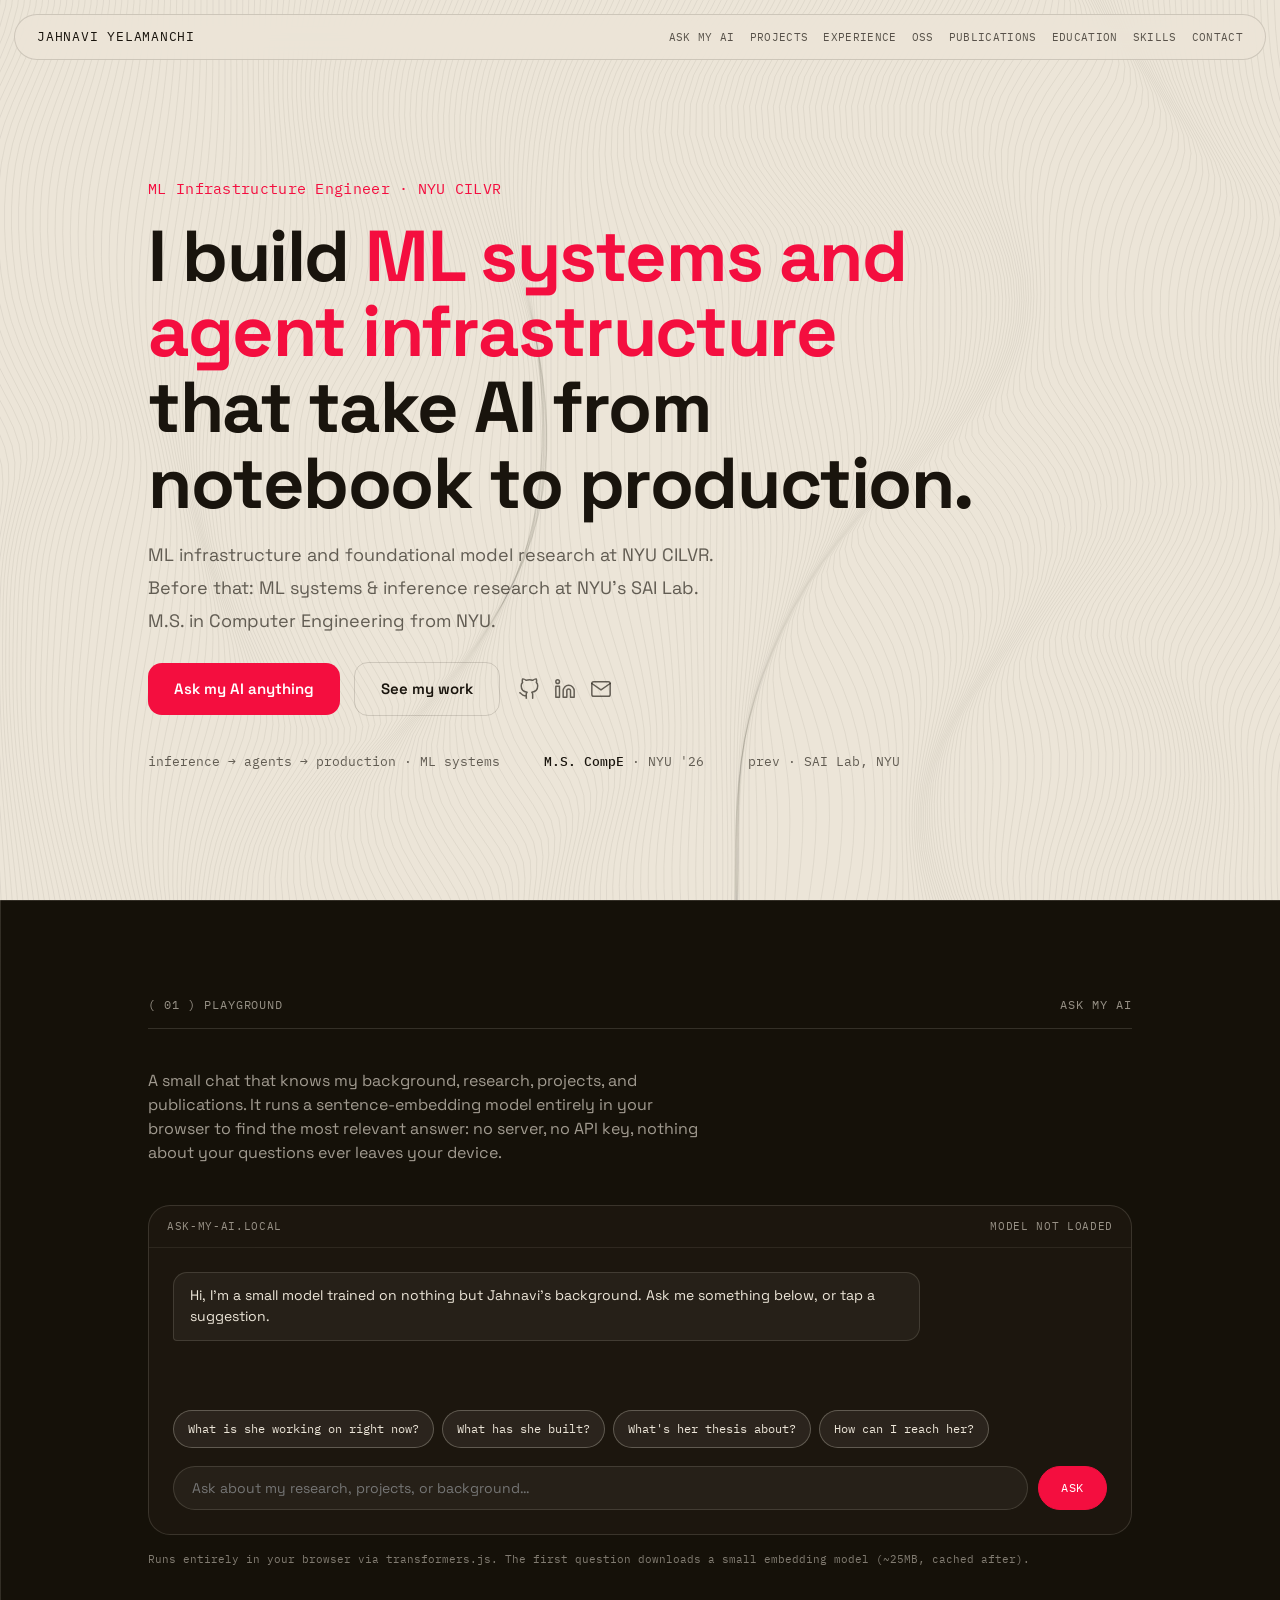
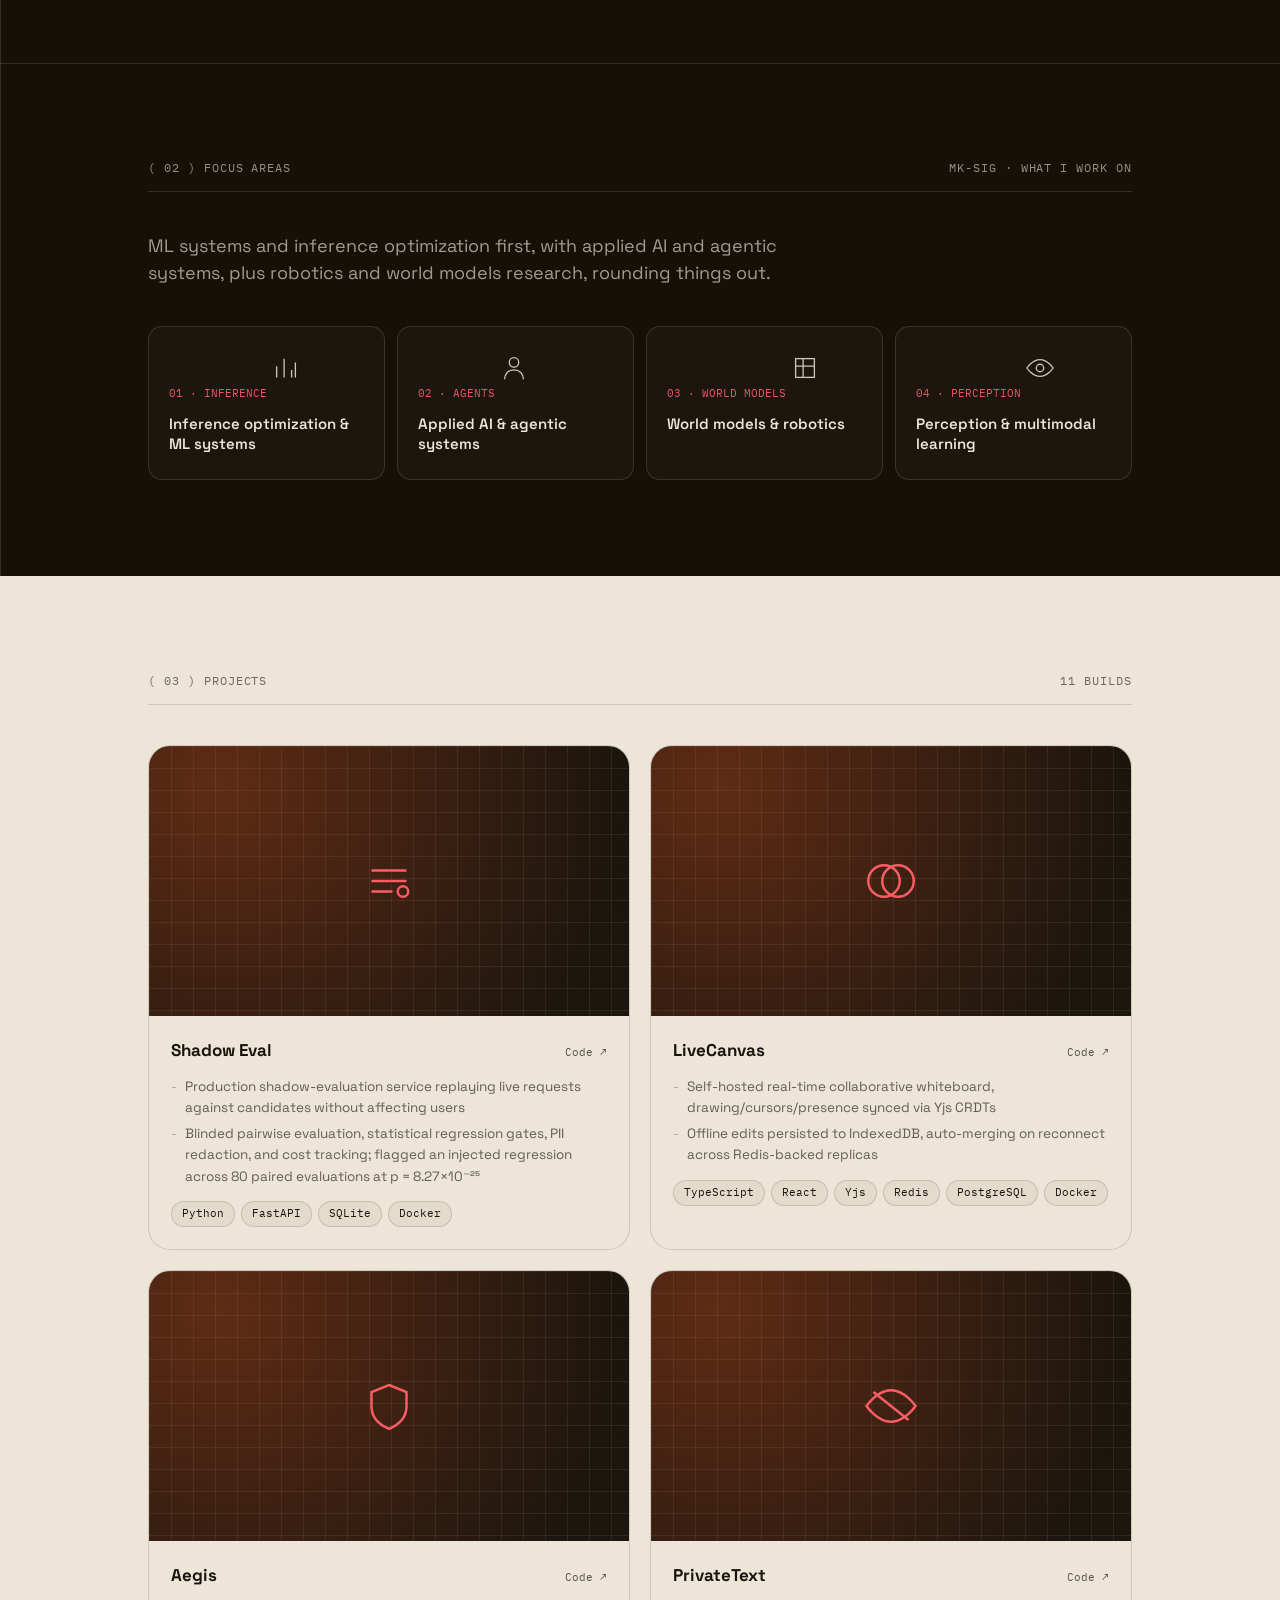
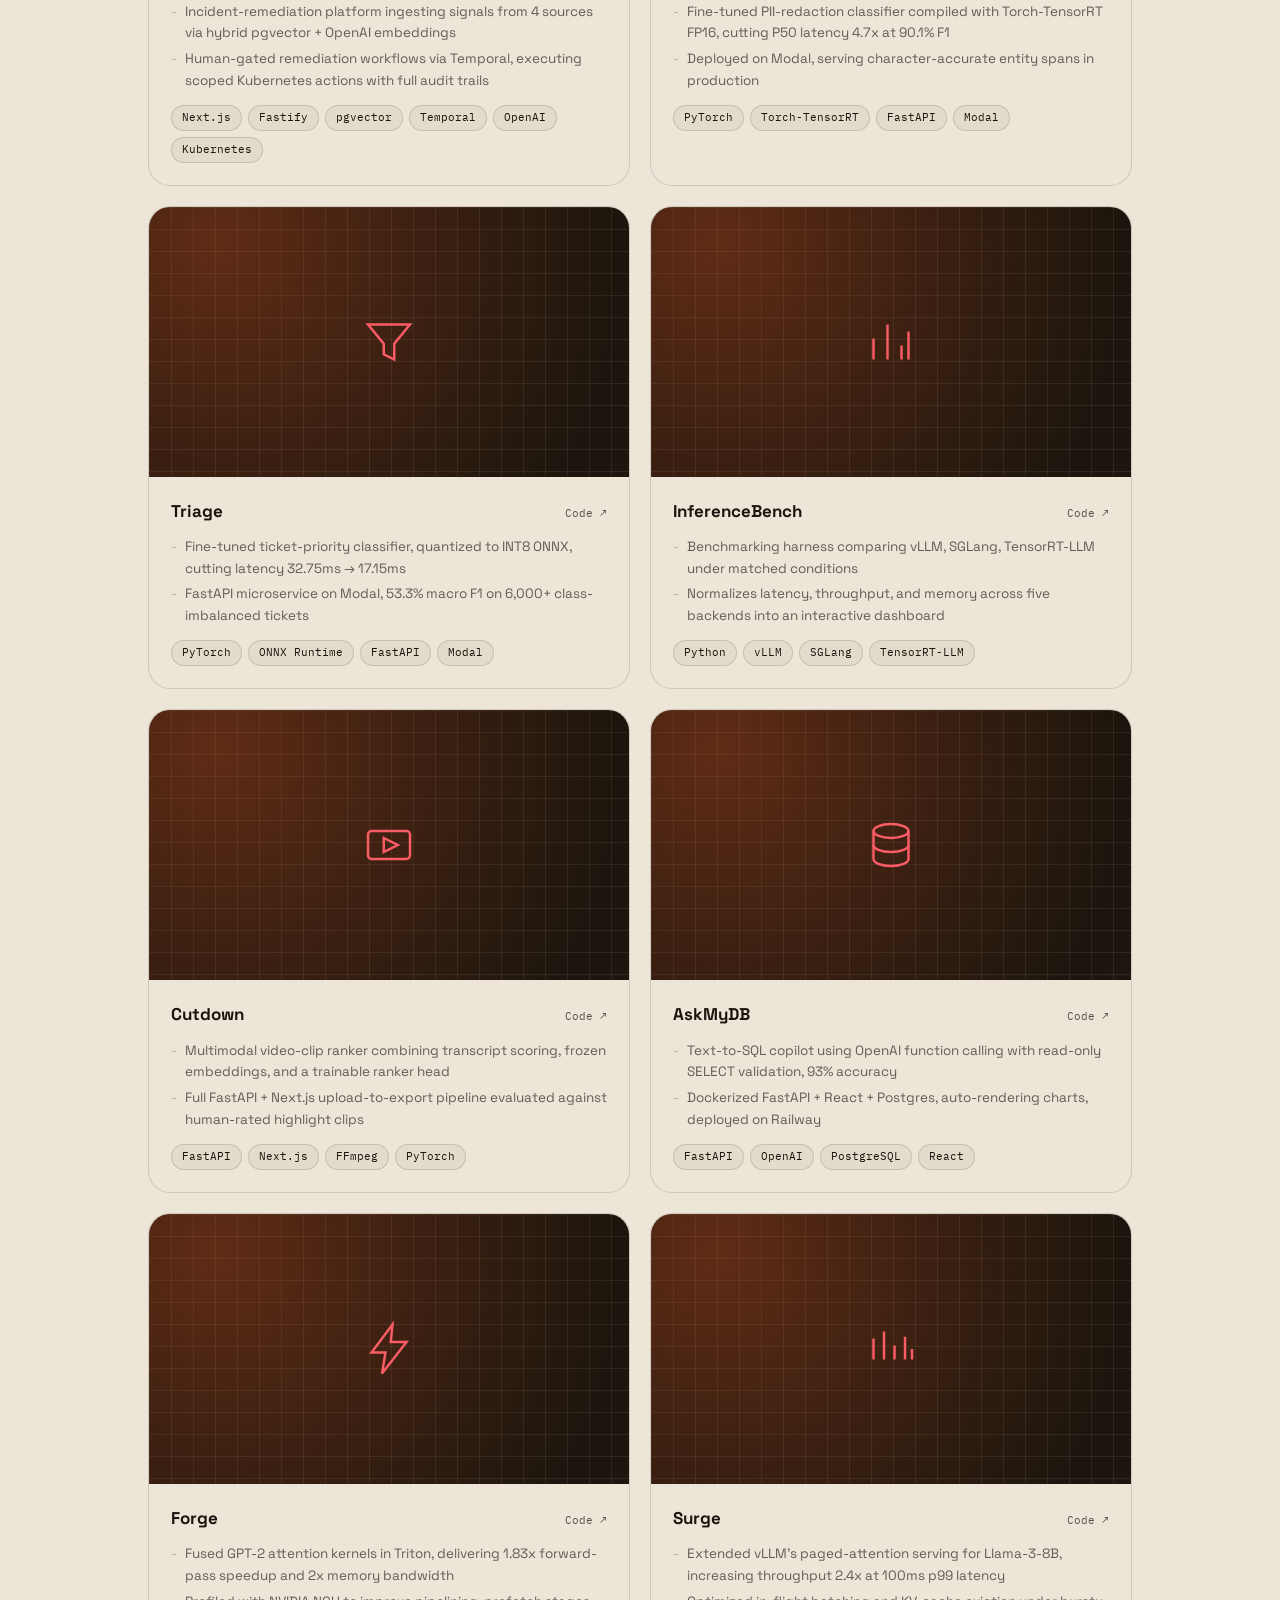
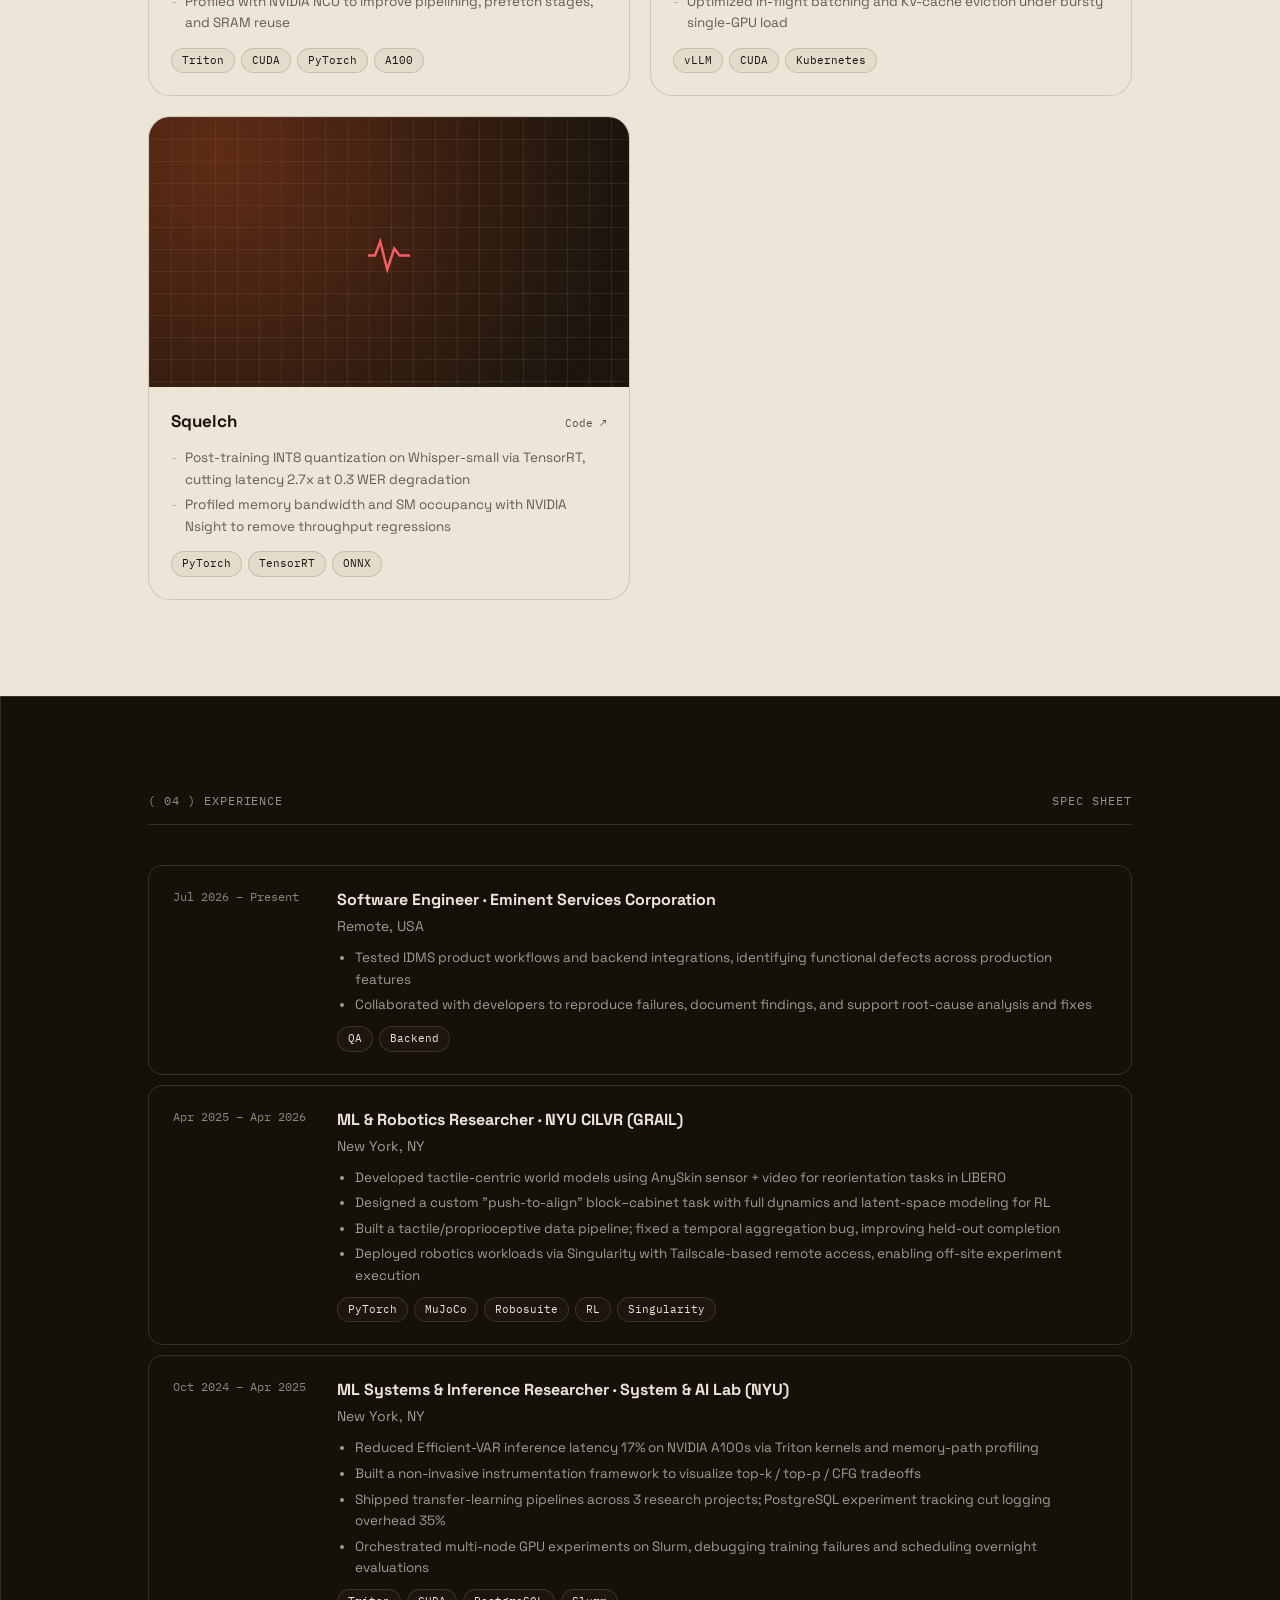
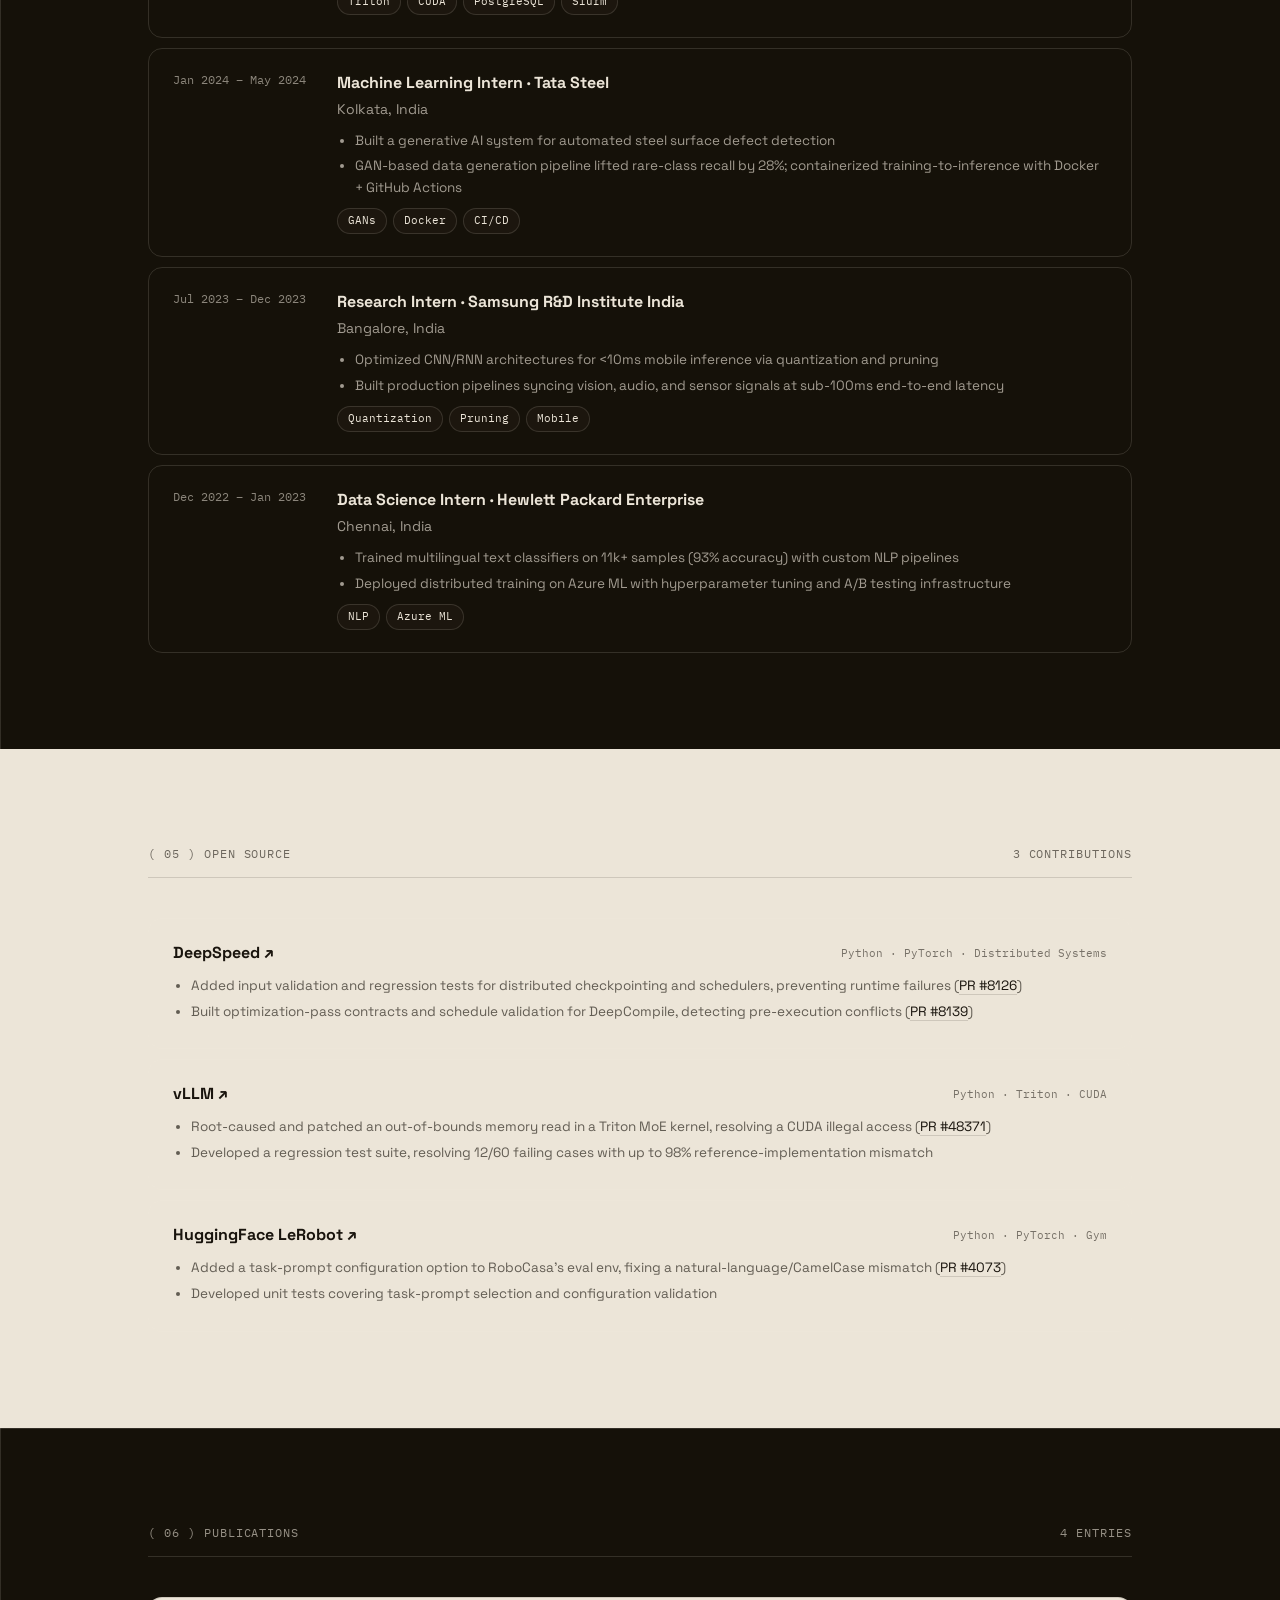
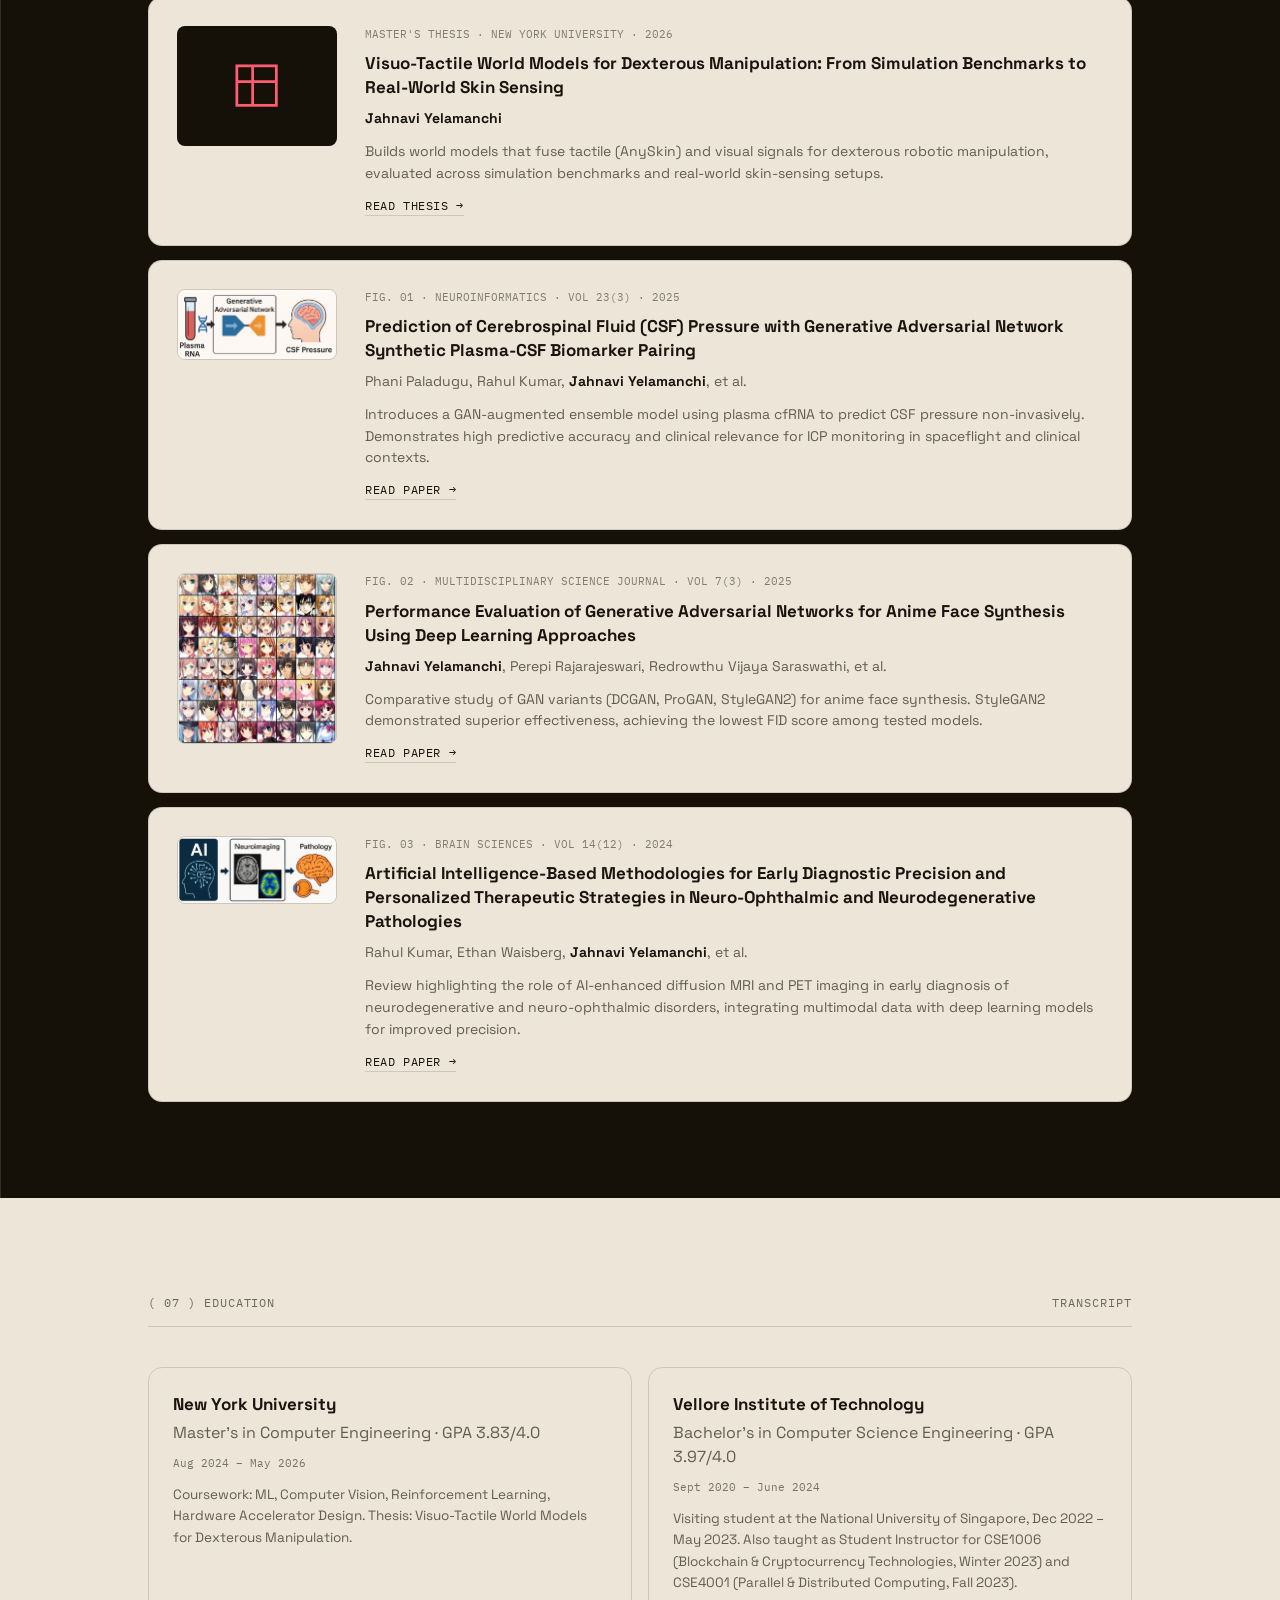
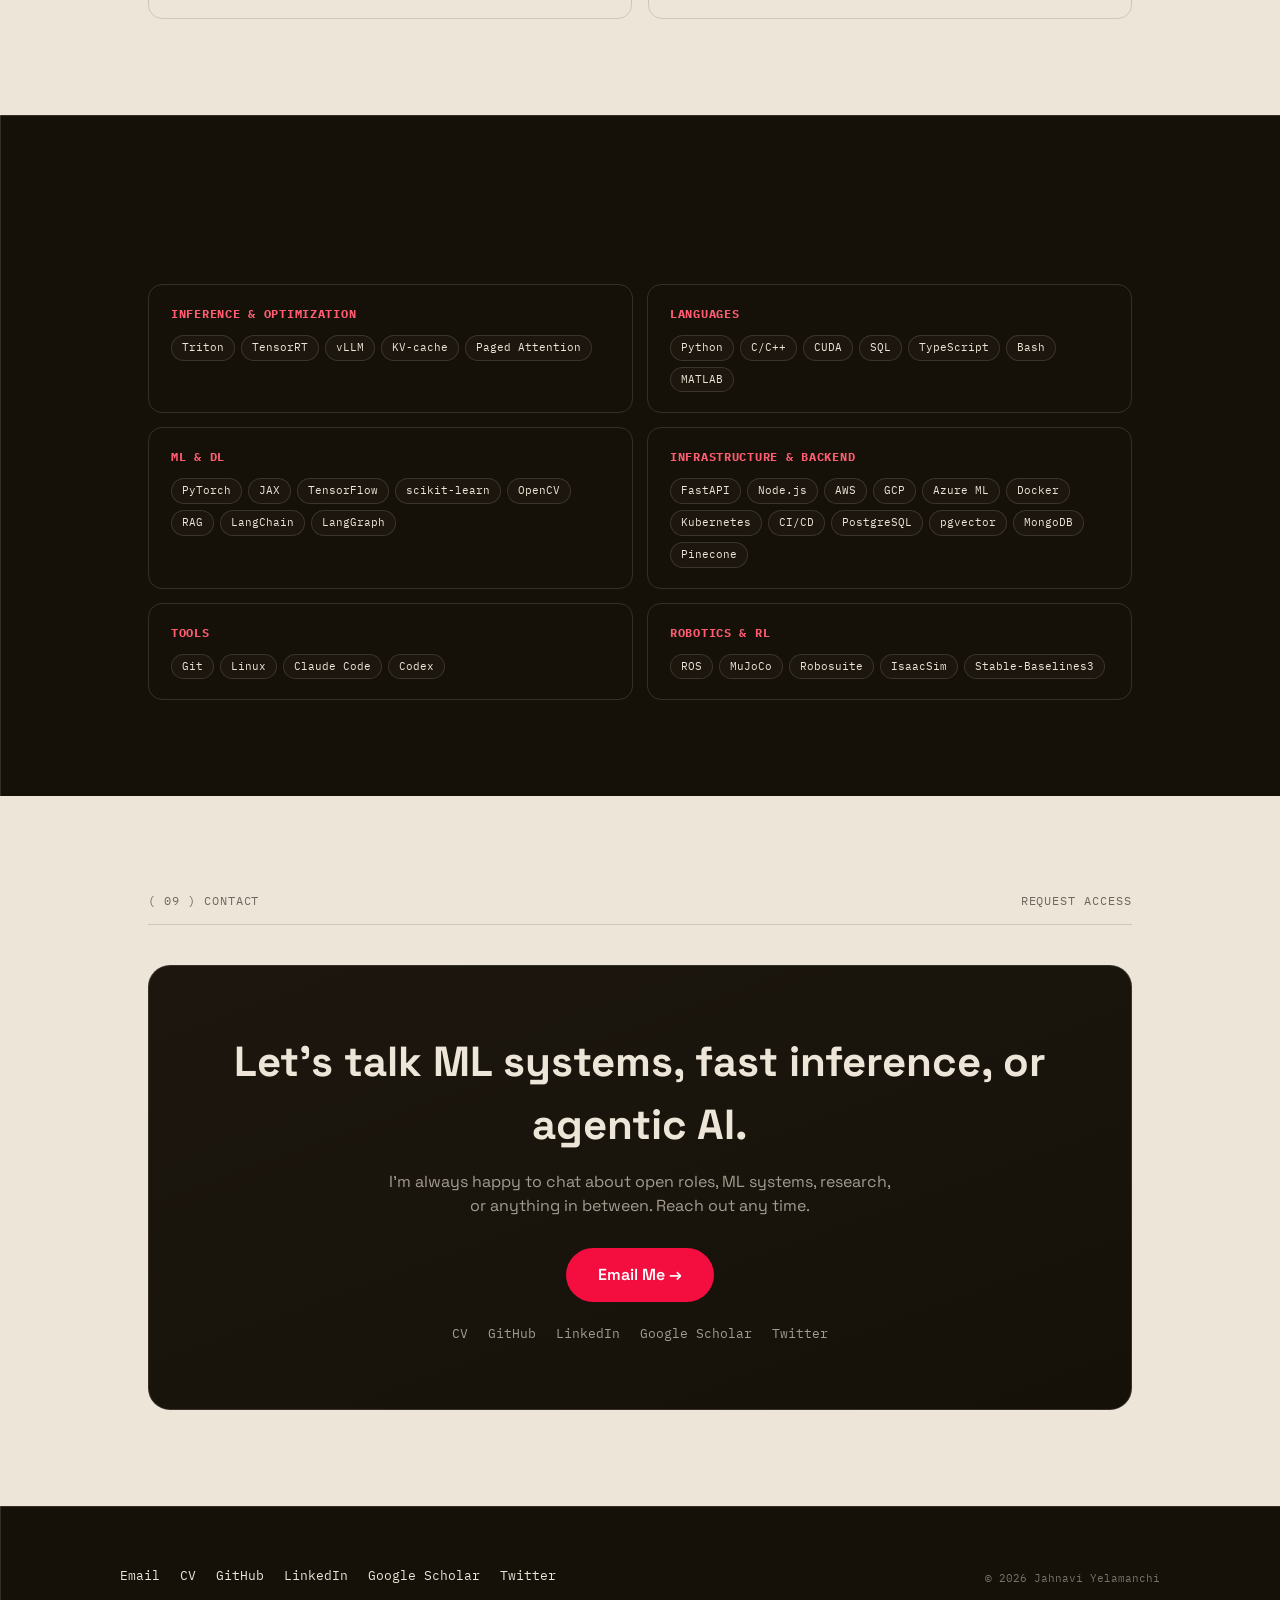
==== commit 158f88cb: "Add interactive wavy-lines background to hero Full-bleed, mouse-reactive SVG line field behind the h" ====
--- a/index.html
+++ b/index.html
@@ -32,33 +32,36 @@
   <main id="top">
 
     <!-- ===== HERO / ABOUT ===== -->
-    <section class="hero wrap">
-      <div class="hero-eyebrow">ML Infrastructure Engineer · NYU CILVR</div>
-      <h1 class="hero-title">I build <em>ML systems and agent infrastructure</em> that take AI from notebook to production.</h1>
-      <div class="hero-sub">
-        <p>ML infrastructure and foundational model research at NYU CILVR.</p>
-        <p>Before that: ML systems &amp; inference research at NYU's SAI Lab.</p>
-        <p>M.S. in Computer Engineering from NYU.</p>
-      </div>
-      <div class="hero-cta">
-        <a class="btn-primary" href="#playground">Ask my AI anything</a>
-        <a class="btn-secondary" href="#projects">See my work</a>
-        <div class="hero-icons">
-          <a href="https://github.com/jahnavi-yelamanchi/" aria-label="GitHub">
-            <svg viewBox="0 0 24 24" fill="none" stroke="currentColor" stroke-width="1.6" stroke-linecap="round" stroke-linejoin="round"><path d="M9 19c-5 1.5-5-2.5-7-3m14 6v-3.87a3.37 3.37 0 0 0-.94-2.61c3.14-.35 6.44-1.54 6.44-7A5.44 5.44 0 0 0 20 4.77 5.07 5.07 0 0 0 19.91 1S18.73.65 16 2.48a13.38 13.38 0 0 0-7 0C6.27.65 5.09 1 5.09 1A5.07 5.07 0 0 0 5 4.77a5.44 5.44 0 0 0-1.5 3.78c0 5.42 3.3 6.61 6.44 7A3.37 3.37 0 0 0 9 18.13V22"/></svg>
-          </a>
-          <a href="https://www.linkedin.com/in/jahnaviym" aria-label="LinkedIn">
-            <svg viewBox="0 0 24 24" fill="none" stroke="currentColor" stroke-width="1.6" stroke-linecap="round" stroke-linejoin="round"><path d="M16 8a6 6 0 0 1 6 6v7h-4v-7a2 2 0 0 0-2-2 2 2 0 0 0-2 2v7h-4v-7a6 6 0 0 1 6-6z"/><rect x="2" y="9" width="4" height="12"/><circle cx="4" cy="4" r="2"/></svg>
-          </a>
-          <a href="mailto:jahnavi.applc@gmail.com" aria-label="Email">
-            <svg viewBox="0 0 24 24" fill="none" stroke="currentColor" stroke-width="1.6" stroke-linecap="round" stroke-linejoin="round"><path d="M4 4h16c1.1 0 2 .9 2 2v12c0 1.1-.9 2-2 2H4c-1.1 0-2-.9-2-2V6c0-1.1.9-2 2-2z"/><polyline points="22,6 12,13 2,6"/></svg>
-          </a>
-        </div>
-      </div>
-      <div class="hero-meta">
-        <span>inference &rarr; agents &rarr; production &middot; ML systems</span>
-        <span><strong>M.S. CompE</strong> &middot; NYU '26</span>
-        <span>prev &middot; SAI Lab, NYU</span>
+    <section class="hero">
+      <a-waves class="hero-waves" aria-hidden="true"><svg class="js-svg"></svg></a-waves>
+      <div class="wrap hero-content">
+        <div class="hero-eyebrow">ML Infrastructure Engineer · NYU CILVR</div>
+        <h1 class="hero-title">I build <em>ML systems and agent infrastructure</em> that take AI from notebook to production.</h1>
+        <div class="hero-sub">
+          <p>ML infrastructure and foundational model research at NYU CILVR.</p>
+          <p>Before that: ML systems &amp; inference research at NYU's SAI Lab.</p>
+          <p>M.S. in Computer Engineering from NYU.</p>
+        </div>
+        <div class="hero-cta">
+          <a class="btn-primary" href="#playground">Ask my AI anything</a>
+          <a class="btn-secondary" href="#projects">See my work</a>
+          <div class="hero-icons">
+            <a href="https://github.com/jahnavi-yelamanchi/" aria-label="GitHub">
+              <svg viewBox="0 0 24 24" fill="none" stroke="currentColor" stroke-width="1.6" stroke-linecap="round" stroke-linejoin="round"><path d="M9 19c-5 1.5-5-2.5-7-3m14 6v-3.87a3.37 3.37 0 0 0-.94-2.61c3.14-.35 6.44-1.54 6.44-7A5.44 5.44 0 0 0 20 4.77 5.07 5.07 0 0 0 19.91 1S18.73.65 16 2.48a13.38 13.38 0 0 0-7 0C6.27.65 5.09 1 5.09 1A5.07 5.07 0 0 0 5 4.77a5.44 5.44 0 0 0-1.5 3.78c0 5.42 3.3 6.61 6.44 7A3.37 3.37 0 0 0 9 18.13V22"/></svg>
+            </a>
+            <a href="https://www.linkedin.com/in/jahnaviym" aria-label="LinkedIn">
+              <svg viewBox="0 0 24 24" fill="none" stroke="currentColor" stroke-width="1.6" stroke-linecap="round" stroke-linejoin="round"><path d="M16 8a6 6 0 0 1 6 6v7h-4v-7a2 2 0 0 0-2-2 2 2 0 0 0-2 2v7h-4v-7a6 6 0 0 1 6-6z"/><rect x="2" y="9" width="4" height="12"/><circle cx="4" cy="4" r="2"/></svg>
+            </a>
+            <a href="mailto:jahnavi.applc@gmail.com" aria-label="Email">
+              <svg viewBox="0 0 24 24" fill="none" stroke="currentColor" stroke-width="1.6" stroke-linecap="round" stroke-linejoin="round"><path d="M4 4h16c1.1 0 2 .9 2 2v12c0 1.1-.9 2-2 2H4c-1.1 0-2-.9-2-2V6c0-1.1.9-2 2-2z"/><polyline points="22,6 12,13 2,6"/></svg>
+            </a>
+          </div>
+        </div>
+        <div class="hero-meta">
+          <span>inference &rarr; agents &rarr; production &middot; ML systems</span>
+          <span><strong>M.S. CompE</strong> &middot; NYU '26</span>
+          <span>prev &middot; SAI Lab, NYU</span>
+        </div>
       </div>
     </section>
 
@@ -662,6 +665,7 @@
 
   </main>
 
+  <script src="js/waves.js"></script>
   <script src="js/reveal.js"></script>
   <script src="js/cursor.js"></script>
   <script type="module" src="js/ask-ai.js"></script>
--- a/css/style.css
+++ b/css/style.css
@@ -136,8 +136,21 @@
 /* ---------- hero / about (merged) ---------- */
 .hero {
   position: relative;
-  padding: 110px 0 60px;
-}
+  min-height: 100vh;
+  display: flex;
+  align-items: center;
+  padding: 90px 0 40px;
+  overflow: hidden;
+}
+.hero-waves {
+  position: absolute;
+  inset: 0;
+  z-index: 0;
+  pointer-events: none;
+}
+.hero-waves .js-svg { display: block; width: 100%; height: 100%; }
+.hero-waves .a__line { fill: none; stroke: var(--text-on-cream); stroke-width: 0.5px; opacity: 0.12; }
+.hero-content { position: relative; z-index: 1; width: 100%; }
 .hero-eyebrow {
   font-family: var(--font-mono);
   font-size: 15px;
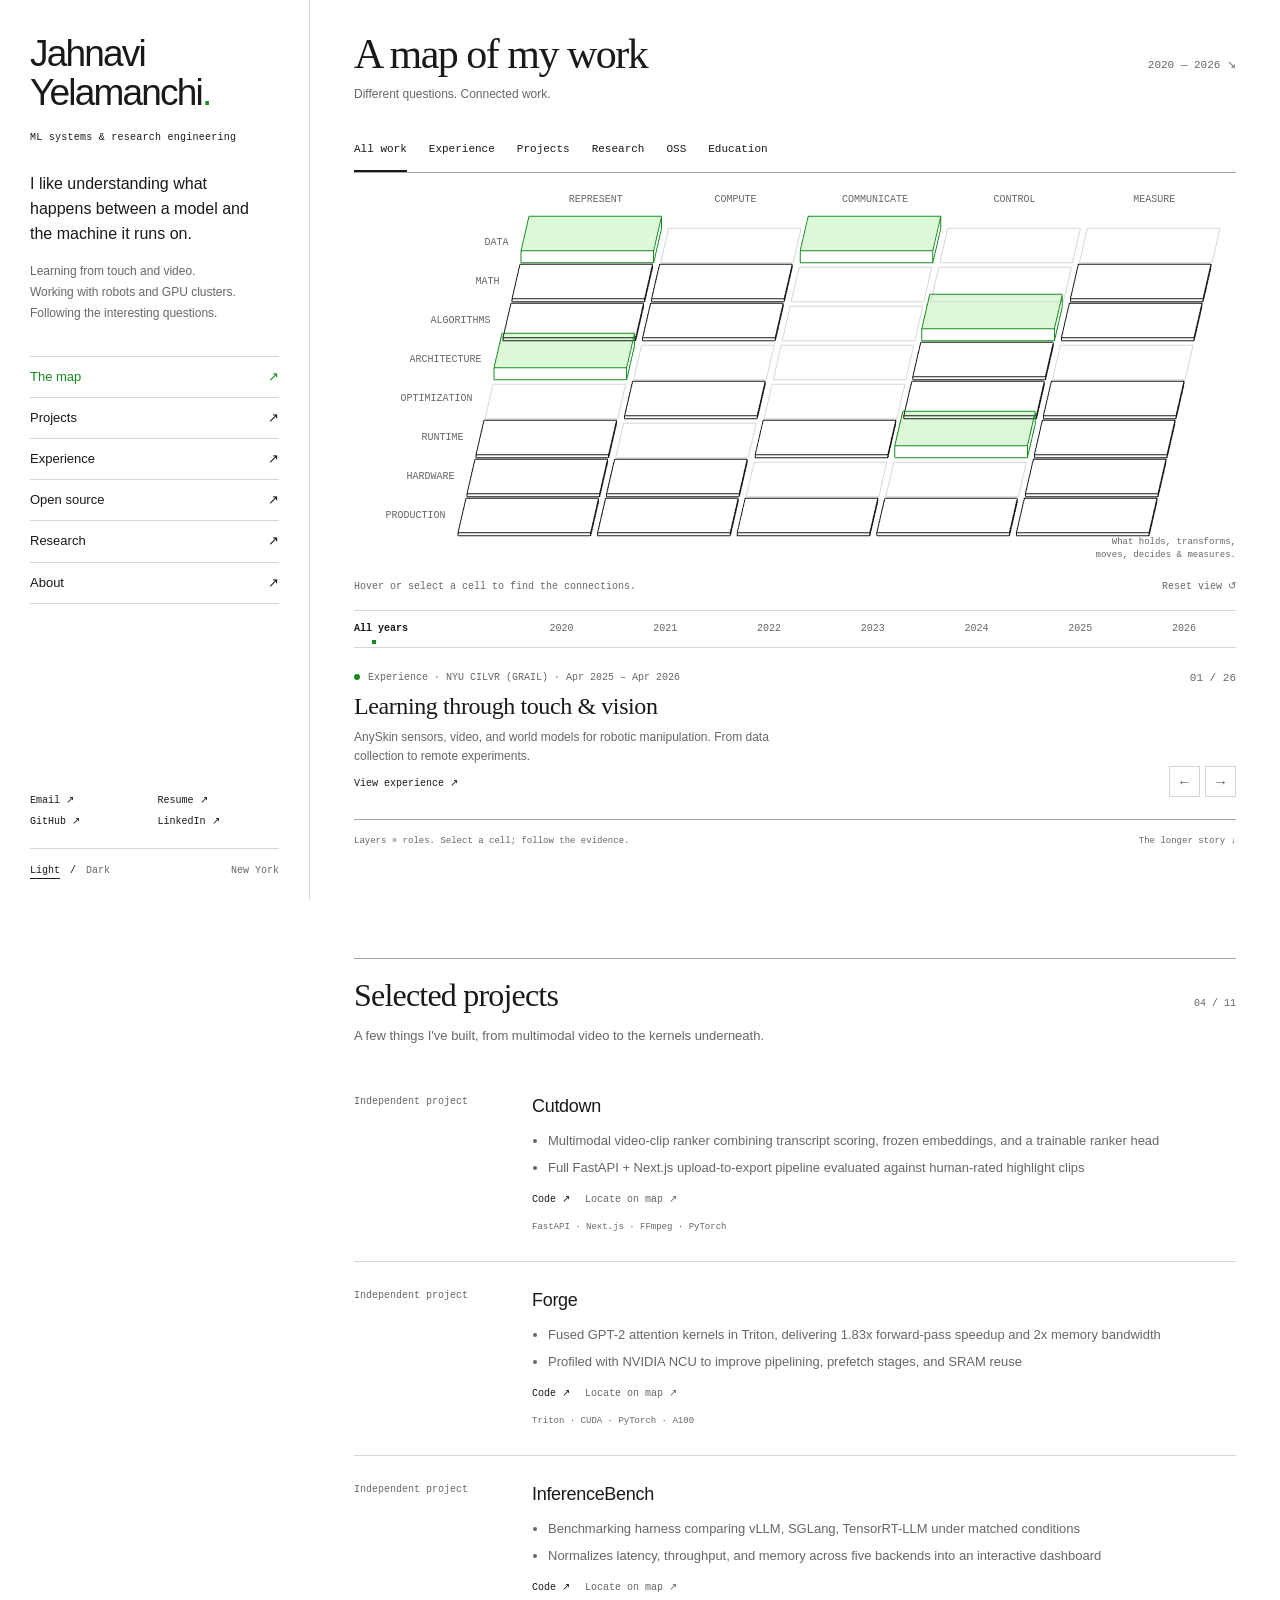
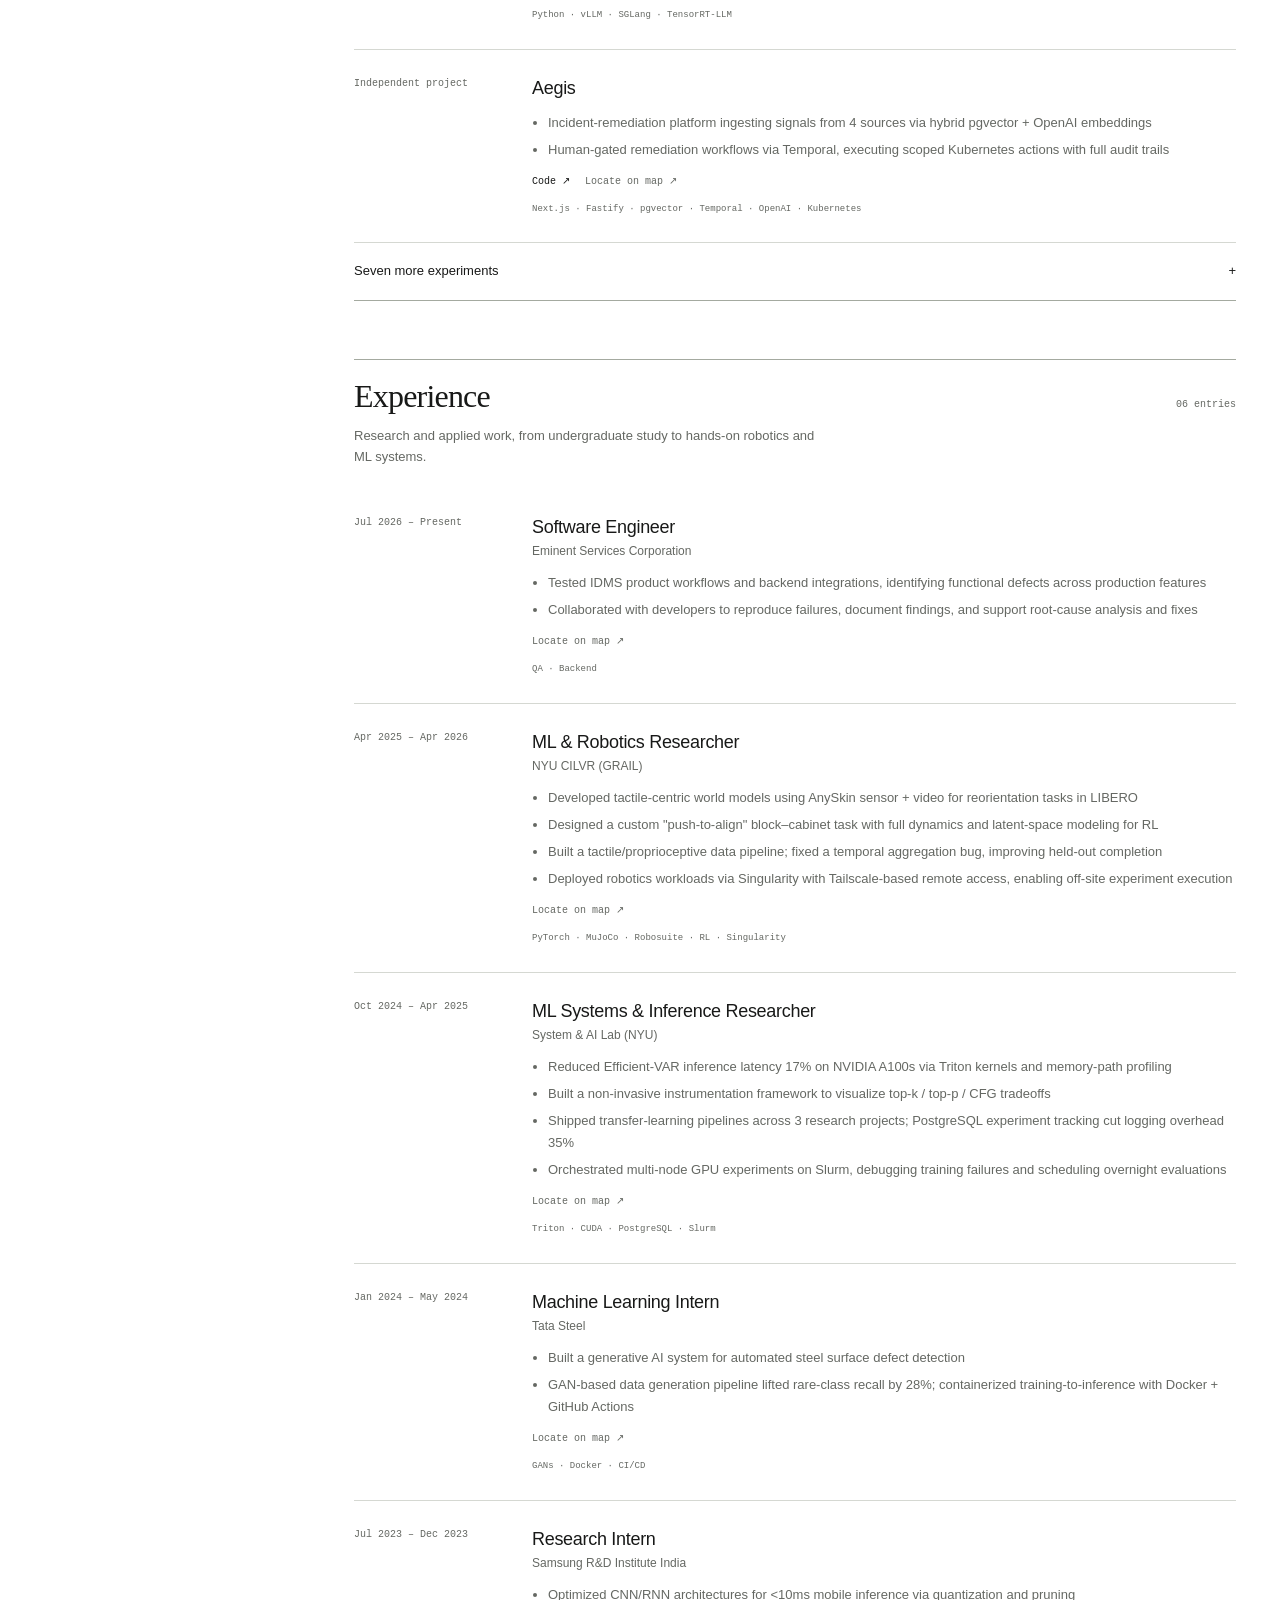
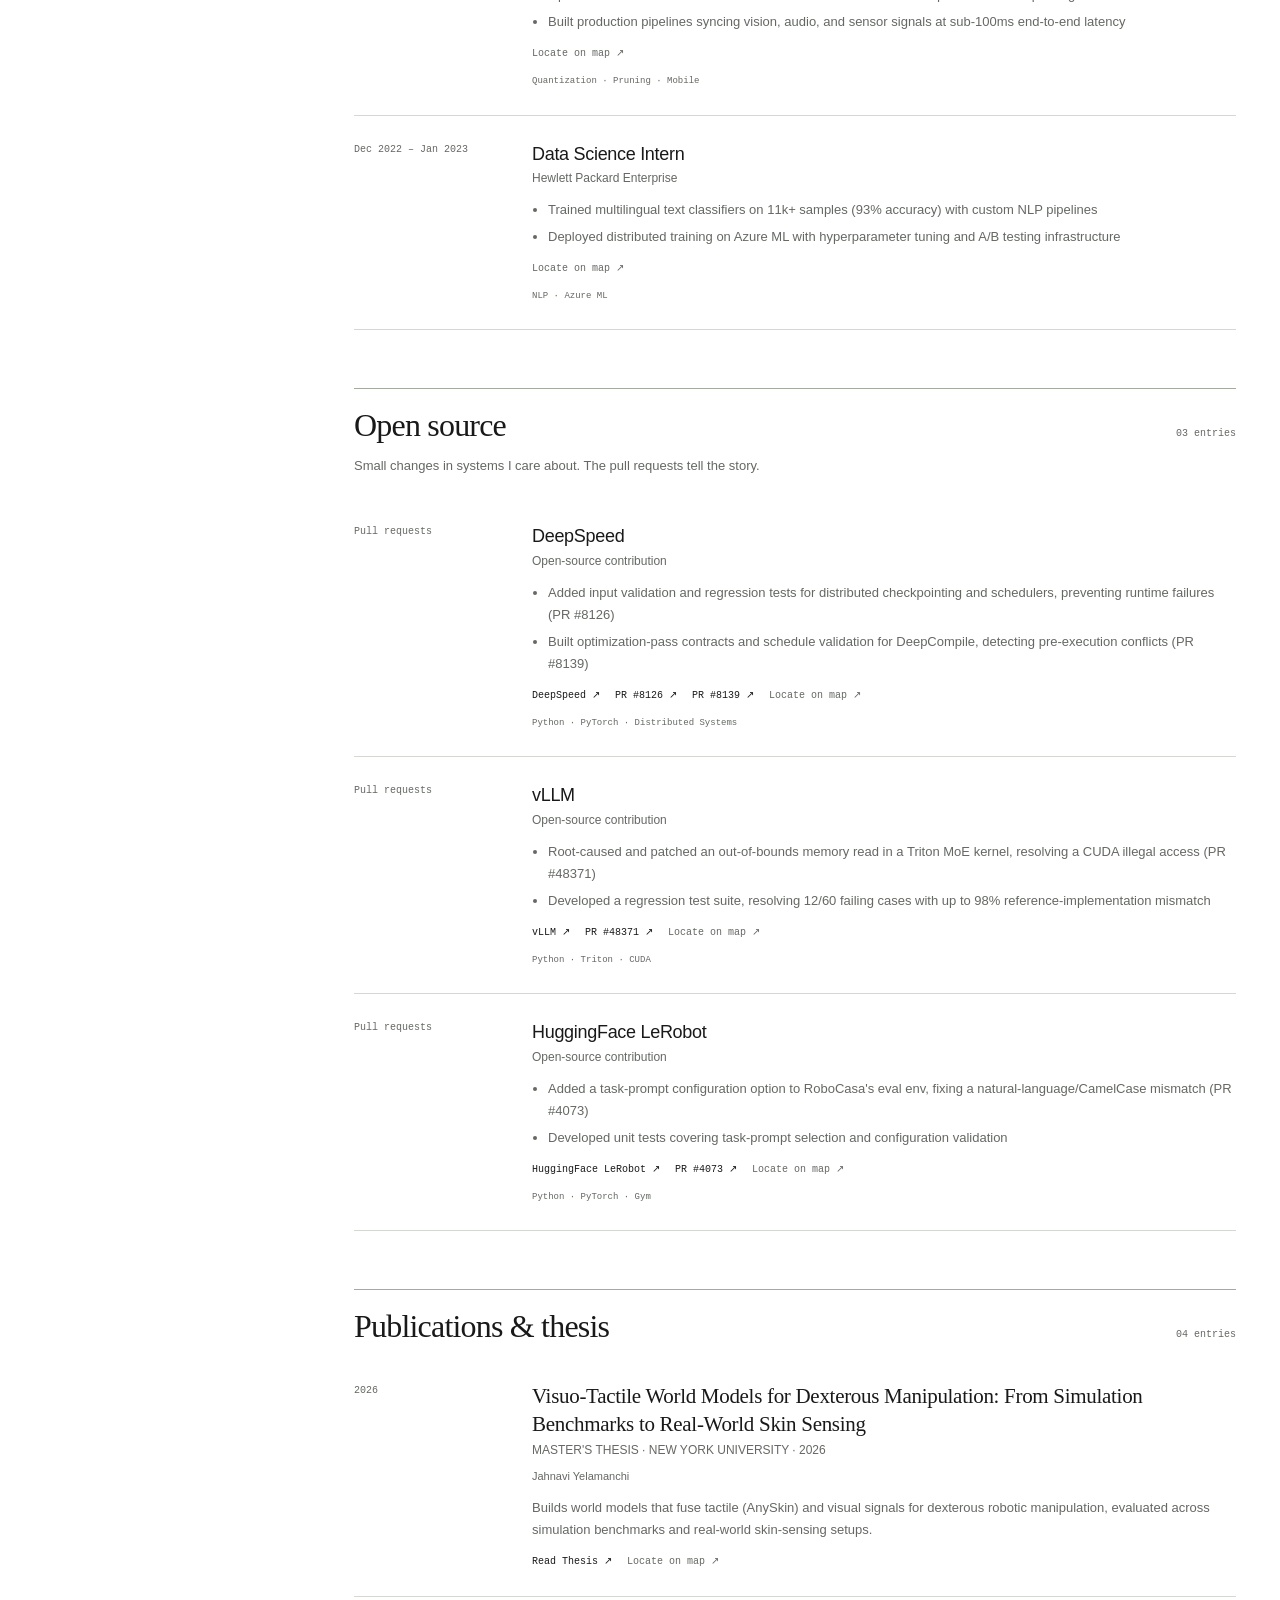
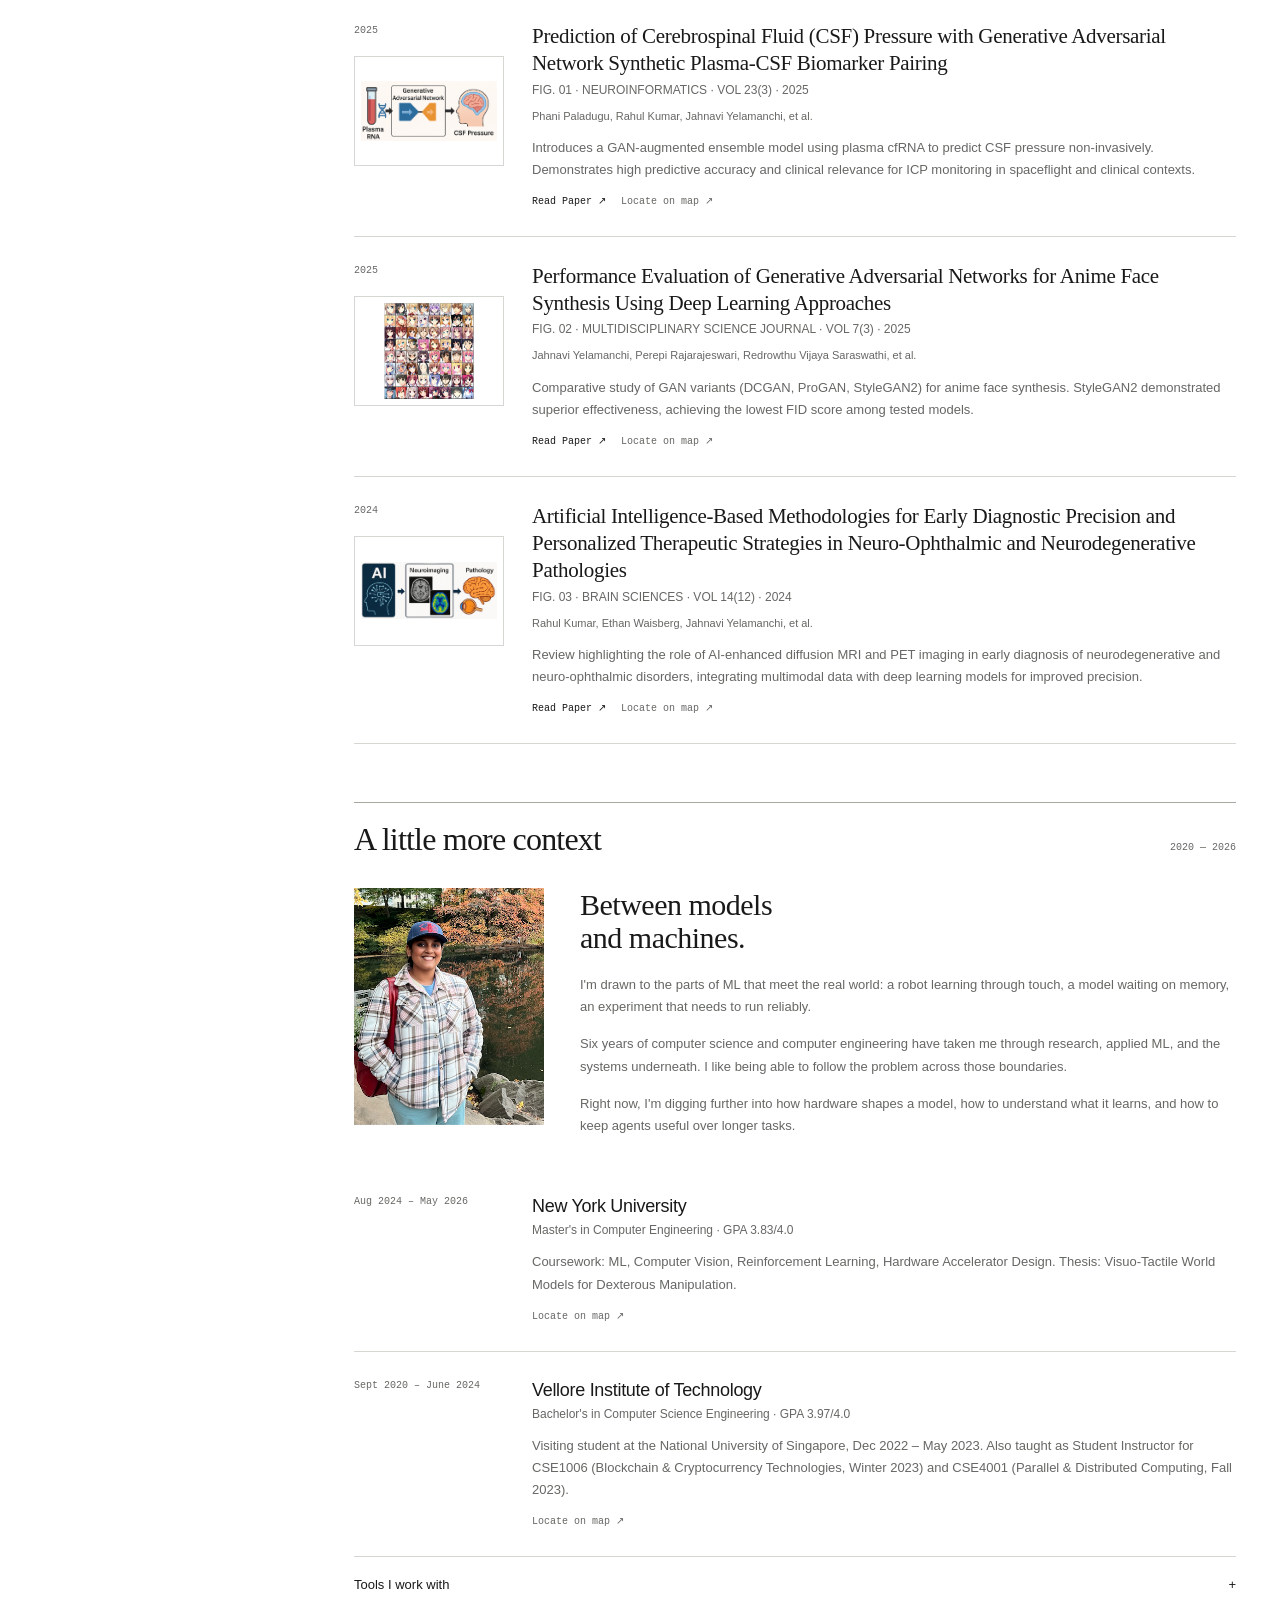
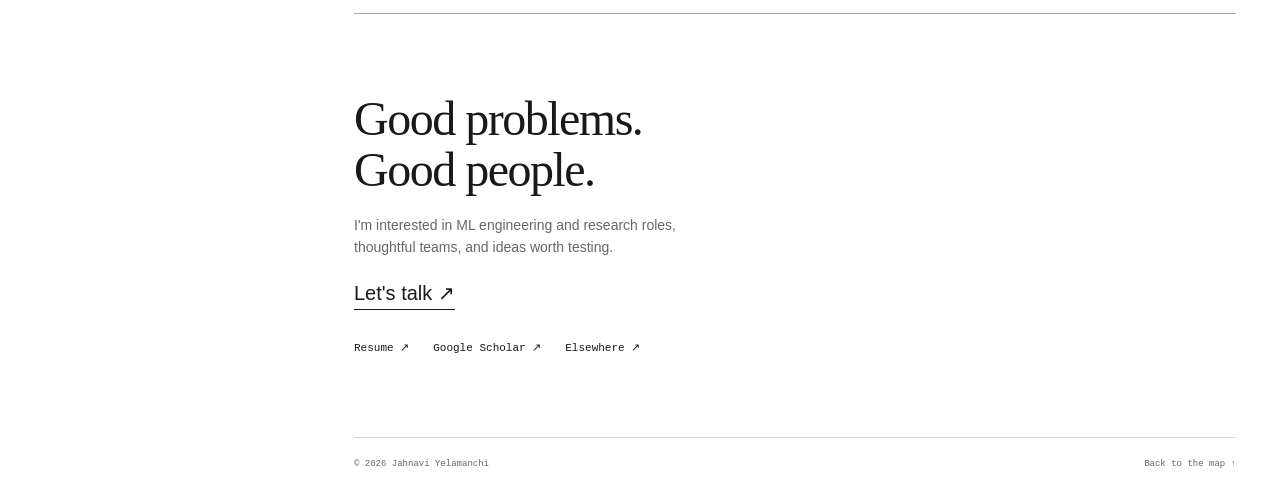
==== commit 39cc2d7f: "Build interactive portfolio with WebGL work map" ====
--- a/index.html
+++ b/index.html
@@ -1,673 +1,187 @@
-<!DOCTYPE html>
+<!doctype html>
 <html lang="en">
 <head>
-  <meta charset="UTF-8">
-  <title>Jahnavi Yelamanchi</title>
-  <meta name="author" content="Jahnavi Yelamanchi">
-  <meta name="description" content="Jahnavi Yelamanchi, ML Systems & Inference Engineer working on inference optimization, applied AI, and agentic systems, plus robotics and world models research at NYU CILVR.">
-  <meta name="viewport" content="width=device-width, initial-scale=1">
-  <link rel="icon" href="favicon.svg" type="image/svg+xml">
-  <link rel="preconnect" href="https://fonts.googleapis.com">
-  <link rel="preconnect" href="https://fonts.gstatic.com" crossorigin>
-  <link href="https://fonts.googleapis.com/css2?family=Space+Grotesk:wght@400;500;700&family=IBM+Plex+Mono:wght@400;500&display=swap" rel="stylesheet">
-  <link rel="stylesheet" href="css/style.css">
-  <noscript><style>.reveal, .reveal-stagger > * { opacity: 1 !important; transform: none !important; }</style></noscript>
+<meta charset="utf-8"><meta name="viewport" content="width=device-width, initial-scale=1">
+<title>Jahnavi Yelamanchi — Between models and machines</title>
+<meta name="description" content="Jahnavi Yelamanchi: ML systems and research engineering. Multimodal learning, hands-on robotics, GPU systems, and the work connecting them.">
+<meta name="theme-color" content="#ffffff">
+<link rel="icon" href="favicon.svg" type="image/svg+xml">
+<script>try{const t=localStorage.getItem('portfolio-theme');document.documentElement.dataset.theme=t||(matchMedia('(prefers-color-scheme: dark)').matches?'dark':'light')}catch{}</script>
+<link rel="stylesheet" href="css/style.css">
 </head>
 <body>
-
-  <nav class="nav" id="nav">
-    <a class="nav-brand" href="#top">JAHNAVI YELAMANCHI</a>
-    <div class="nav-links">
-      <a href="#playground">Ask My AI</a>
-      <a href="#projects">Projects</a>
-      <a href="#experience">Experience</a>
-      <a href="#open-source">OSS</a>
-      <a href="#publications">Publications</a>
-      <a href="#education">Education</a>
-      <a href="#skills">Skills</a>
-      <a href="#contact">Contact</a>
-    </div>
-  </nav>
-
-  <main id="top">
-
-    <!-- ===== HERO / ABOUT ===== -->
-    <section class="hero">
-      <a-waves class="hero-waves" aria-hidden="true"><svg class="js-svg"></svg></a-waves>
-      <div class="wrap hero-content">
-        <div class="hero-eyebrow">ML Infrastructure Engineer · NYU CILVR</div>
-        <h1 class="hero-title">I build <em>ML systems and agent infrastructure</em> that take AI from notebook to production.</h1>
-        <div class="hero-sub">
-          <p>ML infrastructure and foundational model research at NYU CILVR.</p>
-          <p>Before that: ML systems &amp; inference research at NYU's SAI Lab.</p>
-          <p>M.S. in Computer Engineering from NYU.</p>
-        </div>
-        <div class="hero-cta">
-          <a class="btn-primary" href="#playground">Ask my AI anything</a>
-          <a class="btn-secondary" href="#projects">See my work</a>
-          <div class="hero-icons">
-            <a href="https://github.com/jahnavi-yelamanchi/" aria-label="GitHub">
-              <svg viewBox="0 0 24 24" fill="none" stroke="currentColor" stroke-width="1.6" stroke-linecap="round" stroke-linejoin="round"><path d="M9 19c-5 1.5-5-2.5-7-3m14 6v-3.87a3.37 3.37 0 0 0-.94-2.61c3.14-.35 6.44-1.54 6.44-7A5.44 5.44 0 0 0 20 4.77 5.07 5.07 0 0 0 19.91 1S18.73.65 16 2.48a13.38 13.38 0 0 0-7 0C6.27.65 5.09 1 5.09 1A5.07 5.07 0 0 0 5 4.77a5.44 5.44 0 0 0-1.5 3.78c0 5.42 3.3 6.61 6.44 7A3.37 3.37 0 0 0 9 18.13V22"/></svg>
-            </a>
-            <a href="https://www.linkedin.com/in/jahnaviym" aria-label="LinkedIn">
-              <svg viewBox="0 0 24 24" fill="none" stroke="currentColor" stroke-width="1.6" stroke-linecap="round" stroke-linejoin="round"><path d="M16 8a6 6 0 0 1 6 6v7h-4v-7a2 2 0 0 0-2-2 2 2 0 0 0-2 2v7h-4v-7a6 6 0 0 1 6-6z"/><rect x="2" y="9" width="4" height="12"/><circle cx="4" cy="4" r="2"/></svg>
-            </a>
-            <a href="mailto:jahnavi.applc@gmail.com" aria-label="Email">
-              <svg viewBox="0 0 24 24" fill="none" stroke="currentColor" stroke-width="1.6" stroke-linecap="round" stroke-linejoin="round"><path d="M4 4h16c1.1 0 2 .9 2 2v12c0 1.1-.9 2-2 2H4c-1.1 0-2-.9-2-2V6c0-1.1.9-2 2-2z"/><polyline points="22,6 12,13 2,6"/></svg>
-            </a>
-          </div>
-        </div>
-        <div class="hero-meta">
-          <span>inference &rarr; agents &rarr; production &middot; ML systems</span>
-          <span><strong>M.S. CompE</strong> &middot; NYU '26</span>
-          <span>prev &middot; SAI Lab, NYU</span>
-        </div>
-      </div>
-    </section>
-
-    <!-- ===== ASK MY AI (2nd) ===== -->
-    <section class="section section--dark grid-bg" id="playground">
-      <div class="wrap">
-        <div class="section-head reveal">
-          <span class="label">( 01 ) Playground</span>
-          <span class="label">Ask My AI</span>
-        </div>
-        <p class="reveal" style="max-width:56ch;color:var(--text-on-ink-soft);font-size:16px">
-          A small chat that knows my background, research, projects, and publications. It runs a
-          sentence-embedding model entirely in your browser to find the most relevant answer:
-          no server, no API key, nothing about your questions ever leaves your device.
-        </p>
-
-        <div class="playground reveal" id="playground-box">
-          <div class="playground-bar">
-            <span>ask-my-ai.local</span>
-            <span id="modelStatus">Model not loaded</span>
-          </div>
-          <div class="playground-body">
-            <div class="chat-log" id="chatLog">
-              <div class="chat-msg ai">Hi, I'm a small model trained on nothing but Jahnavi's background. Ask me something below, or tap a suggestion.</div>
-            </div>
-            <div class="chips" id="chips">
-              <button class="chip" type="button" data-q="What is she working on right now?">What is she working on right now?</button>
-              <button class="chip" type="button" data-q="What has she built?">What has she built?</button>
-              <button class="chip" type="button" data-q="What's her thesis about?">What's her thesis about?</button>
-              <button class="chip" type="button" data-q="How can I reach her?">How can I reach her?</button>
-            </div>
-            <form class="chat-form" id="chatForm">
-              <input class="chat-input" id="chatInput" type="text" placeholder="Ask about my research, projects, or background…" autocomplete="off">
-              <button class="chat-submit" id="chatSubmit" type="submit">Ask</button>
-            </form>
-          </div>
-        </div>
-        <div class="playground-note">Runs entirely in your browser via transformers.js. The first question downloads a small embedding model (~25MB, cached after).</div>
-      </div>
-    </section>
-
-    <!-- ===== FOCUS AREAS ===== -->
-    <section class="section section--dark grid-bg" id="focus">
-      <div class="wrap">
-        <div class="section-head reveal">
-          <span class="label">( 02 ) Focus Areas</span>
-          <span class="label">MK-SIG · What I Work On</span>
-        </div>
-        <p class="reveal" style="max-width:56ch;font-size:18px;color:var(--text-on-ink-soft)">
-          ML systems and inference optimization first, with applied AI and agentic systems,
-          plus robotics and world models research, rounding things out.
-        </p>
-        <div class="pillars reveal-stagger reveal">
-          <div class="pillar">
-            <span class="idx">01 · INFERENCE</span>
-            <svg viewBox="0 0 32 32" fill="none" stroke="currentColor" stroke-width="1.4"><path d="M6 26V14M14 26V6M22 26V18M26 26V10"/></svg>
-            <h3>Inference optimization &amp; ML systems</h3>
-          </div>
-          <div class="pillar">
-            <span class="idx">02 · AGENTS</span>
-            <svg viewBox="0 0 32 32" fill="none" stroke="currentColor" stroke-width="1.4"><circle cx="16" cy="10" r="5"/><path d="M6 28c0-6 4-10 10-10s10 4 10 10"/></svg>
-            <h3>Applied AI &amp; agentic systems</h3>
-          </div>
-          <div class="pillar">
-            <span class="idx">03 · WORLD MODELS</span>
-            <svg viewBox="0 0 32 32" fill="none" stroke="currentColor" stroke-width="1.4"><rect x="6" y="6" width="20" height="20"/><path d="M6 14h20M14 6v20"/></svg>
-            <h3>World models &amp; robotics</h3>
-          </div>
-          <div class="pillar">
-            <span class="idx">04 · PERCEPTION</span>
-            <svg viewBox="0 0 32 32" fill="none" stroke="currentColor" stroke-width="1.4"><path d="M2 16s6-9 14-9 14 9 14 9-6 9-14 9-14-9-14-9Z"/><circle cx="16" cy="16" r="4"/></svg>
-            <h3>Perception &amp; multimodal learning</h3>
-          </div>
-        </div>
-      </div>
-    </section>
-
-    <!-- ===== PROJECTS ===== -->
-    <section class="section" id="projects">
-      <div class="wrap">
-        <div class="section-head reveal">
-          <span class="label">( 03 ) Projects</span>
-          <span class="label">11 Builds</span>
-        </div>
-        <div class="projects-grid">
-
-          <a class="project-card reveal" href="https://github.com/jahnavi-yelamanchi/shadoweval" target="_blank" rel="noopener">
-            <div class="project-cover">
-              <svg viewBox="0 0 32 32" fill="none" stroke="currentColor" stroke-width="1.4"><path d="M6 10h20M6 16h20M6 22h12"/><circle cx="24" cy="22" r="3"/></svg>
-            </div>
-            <div class="project-body">
-              <div class="project-title-row">
-                <span class="project-title">Shadow Eval</span>
-                <span class="project-links">Code ↗</span>
-              </div>
-              <ul class="project-desc">
-                <li>Production shadow-evaluation service replaying live requests against candidates without affecting users</li>
-                <li>Blinded pairwise evaluation, statistical regression gates, PII redaction, and cost tracking; flagged an injected regression across 80 paired evaluations at p = 8.27×10⁻²⁵</li>
-              </ul>
-              <div class="tags"><span class="tag">Python</span><span class="tag">FastAPI</span><span class="tag">SQLite</span><span class="tag">Docker</span></div>
-            </div>
-          </a>
-
-          <a class="project-card reveal" href="https://github.com/jahnavi-yelamanchi/livecanvas" target="_blank" rel="noopener">
-            <div class="project-cover">
-              <svg viewBox="0 0 32 32" fill="none" stroke="currentColor" stroke-width="1.4"><circle cx="12" cy="16" r="9"/><circle cx="20" cy="16" r="9"/></svg>
-            </div>
-            <div class="project-body">
-              <div class="project-title-row">
-                <span class="project-title">LiveCanvas</span>
-                <span class="project-links">Code ↗</span>
-              </div>
-              <ul class="project-desc">
-                <li>Self-hosted real-time collaborative whiteboard, drawing/cursors/presence synced via Yjs CRDTs</li>
-                <li>Offline edits persisted to IndexedDB, auto-merging on reconnect across Redis-backed replicas</li>
-              </ul>
-              <div class="tags"><span class="tag">TypeScript</span><span class="tag">React</span><span class="tag">Yjs</span><span class="tag">Redis</span><span class="tag">PostgreSQL</span><span class="tag">Docker</span></div>
-            </div>
-          </a>
-
-          <a class="project-card reveal" href="https://github.com/jahnavi-yelamanchi/incident-intelligence-platform" target="_blank" rel="noopener">
-            <div class="project-cover">
-              <svg viewBox="0 0 32 32" fill="none" stroke="currentColor" stroke-width="1.4"><path d="M16 4 26 8v8c0 7-5 11-10 13-5-2-10-6-10-13V8Z"/></svg>
-            </div>
-            <div class="project-body">
-              <div class="project-title-row">
-                <span class="project-title">Aegis</span>
-                <span class="project-links">Code ↗</span>
-              </div>
-              <ul class="project-desc">
-                <li>Incident-remediation platform ingesting signals from 4 sources via hybrid pgvector + OpenAI embeddings</li>
-                <li>Human-gated remediation workflows via Temporal, executing scoped Kubernetes actions with full audit trails</li>
-              </ul>
-              <div class="tags"><span class="tag">Next.js</span><span class="tag">Fastify</span><span class="tag">pgvector</span><span class="tag">Temporal</span><span class="tag">OpenAI</span><span class="tag">Kubernetes</span></div>
-            </div>
-          </a>
-
-          <a class="project-card reveal" href="https://github.com/jahnavi-yelamanchi/private-text" target="_blank" rel="noopener">
-            <div class="project-cover">
-              <svg viewBox="0 0 32 32" fill="none" stroke="currentColor" stroke-width="1.4"><path d="M2 16s6-9 14-9 14 9 14 9-6 9-14 9-14-9-14-9Z"/><path d="M6 8l20 16"/></svg>
-            </div>
-            <div class="project-body">
-              <div class="project-title-row">
-                <span class="project-title">PrivateText</span>
-                <span class="project-links">Code ↗</span>
-              </div>
-              <ul class="project-desc">
-                <li>Fine-tuned PII-redaction classifier compiled with Torch-TensorRT FP16, cutting P50 latency 4.7x at 90.1% F1</li>
-                <li>Deployed on Modal, serving character-accurate entity spans in production</li>
-              </ul>
-              <div class="tags"><span class="tag">PyTorch</span><span class="tag">Torch-TensorRT</span><span class="tag">FastAPI</span><span class="tag">Modal</span></div>
-            </div>
-          </a>
-
-          <a class="project-card reveal" href="https://github.com/jahnavi-yelamanchi/ticket-priority-classifier" target="_blank" rel="noopener">
-            <div class="project-cover">
-              <svg viewBox="0 0 32 32" fill="none" stroke="currentColor" stroke-width="1.4"><path d="M4 6h24l-9 11v9l-6-3v-6Z"/></svg>
-            </div>
-            <div class="project-body">
-              <div class="project-title-row">
-                <span class="project-title">Triage</span>
-                <span class="project-links">Code ↗</span>
-              </div>
-              <ul class="project-desc">
-                <li>Fine-tuned ticket-priority classifier, quantized to INT8 ONNX, cutting latency 32.75ms → 17.15ms</li>
-                <li>FastAPI microservice on Modal, 53.3% macro F1 on 6,000+ class-imbalanced tickets</li>
-              </ul>
-              <div class="tags"><span class="tag">PyTorch</span><span class="tag">ONNX Runtime</span><span class="tag">FastAPI</span><span class="tag">Modal</span></div>
-            </div>
-          </a>
-
-          <a class="project-card reveal" href="https://github.com/jahnavi-yelamanchi/llm-inference-playground" target="_blank" rel="noopener">
-            <div class="project-cover">
-              <svg viewBox="0 0 32 32" fill="none" stroke="currentColor" stroke-width="1.4"><path d="M6 26V14M14 26V6M22 26V18M26 26V10"/></svg>
-            </div>
-            <div class="project-body">
-              <div class="project-title-row">
-                <span class="project-title">InferenceBench</span>
-                <span class="project-links">Code ↗</span>
-              </div>
-              <ul class="project-desc">
-                <li>Benchmarking harness comparing vLLM, SGLang, TensorRT-LLM under matched conditions</li>
-                <li>Normalizes latency, throughput, and memory across five backends into an interactive dashboard</li>
-              </ul>
-              <div class="tags"><span class="tag">Python</span><span class="tag">vLLM</span><span class="tag">SGLang</span><span class="tag">TensorRT-LLM</span></div>
-            </div>
-          </a>
-
-          <a class="project-card reveal" href="https://github.com/jahnavi-yelamanchi/cutdown" target="_blank" rel="noopener">
-            <div class="project-cover">
-              <svg viewBox="0 0 32 32" fill="none" stroke="currentColor" stroke-width="1.4"><rect x="4" y="8" width="24" height="16" rx="2"/><path d="M13 12l8 4-8 4Z"/></svg>
-            </div>
-            <div class="project-body">
-              <div class="project-title-row">
-                <span class="project-title">Cutdown</span>
-                <span class="project-links">Code ↗</span>
-              </div>
-              <ul class="project-desc">
-                <li>Multimodal video-clip ranker combining transcript scoring, frozen embeddings, and a trainable ranker head</li>
-                <li>Full FastAPI + Next.js upload-to-export pipeline evaluated against human-rated highlight clips</li>
-              </ul>
-              <div class="tags"><span class="tag">FastAPI</span><span class="tag">Next.js</span><span class="tag">FFmpeg</span><span class="tag">PyTorch</span></div>
-            </div>
-          </a>
-
-          <a class="project-card reveal" href="https://github.com/jahnavi-yelamanchi/askmydb" target="_blank" rel="noopener">
-            <div class="project-cover">
-              <svg viewBox="0 0 32 32" fill="none" stroke="currentColor" stroke-width="1.4"><ellipse cx="16" cy="8" rx="10" ry="4"/><path d="M6 8v16c0 2 4 4 10 4s10-2 10-4V8"/><path d="M6 16c0 2 4 4 10 4s10-2 10-4"/></svg>
-            </div>
-            <div class="project-body">
-              <div class="project-title-row">
-                <span class="project-title">AskMyDB</span>
-                <span class="project-links">Code ↗</span>
-              </div>
-              <ul class="project-desc">
-                <li>Text-to-SQL copilot using OpenAI function calling with read-only SELECT validation, 93% accuracy</li>
-                <li>Dockerized FastAPI + React + Postgres, auto-rendering charts, deployed on Railway</li>
-              </ul>
-              <div class="tags"><span class="tag">FastAPI</span><span class="tag">OpenAI</span><span class="tag">PostgreSQL</span><span class="tag">React</span></div>
-            </div>
-          </a>
-
-          <a class="project-card reveal" href="https://github.com/jahnavi-yelamanchi/forge" target="_blank" rel="noopener">
-            <div class="project-cover">
-              <svg viewBox="0 0 32 32" fill="none" stroke="currentColor" stroke-width="1.4"><path d="M18 2 6 18h8l-2 12 14-18h-9Z"/></svg>
-            </div>
-            <div class="project-body">
-              <div class="project-title-row">
-                <span class="project-title">Forge</span>
-                <span class="project-links">Code ↗</span>
-              </div>
-              <ul class="project-desc">
-                <li>Fused GPT-2 attention kernels in Triton, delivering 1.83x forward-pass speedup and 2x memory bandwidth</li>
-                <li>Profiled with NVIDIA NCU to improve pipelining, prefetch stages, and SRAM reuse</li>
-              </ul>
-              <div class="tags"><span class="tag">Triton</span><span class="tag">CUDA</span><span class="tag">PyTorch</span><span class="tag">A100</span></div>
-            </div>
-          </a>
-
-          <a class="project-card reveal" href="https://github.com/jahnavi-yelamanchi/surge" target="_blank" rel="noopener">
-            <div class="project-cover">
-              <svg viewBox="0 0 32 32" fill="none" stroke="currentColor" stroke-width="1.4"><path d="M6 22V10M12 22V6M18 22V14M24 22V9M28 22V16"/></svg>
-            </div>
-            <div class="project-body">
-              <div class="project-title-row">
-                <span class="project-title">Surge</span>
-                <span class="project-links">Code ↗</span>
-              </div>
-              <ul class="project-desc">
-                <li>Extended vLLM's paged-attention serving for Llama-3-8B, increasing throughput 2.4x at 100ms p99 latency</li>
-                <li>Optimized in-flight batching and KV-cache eviction under bursty single-GPU load</li>
-              </ul>
-              <div class="tags"><span class="tag">vLLM</span><span class="tag">CUDA</span><span class="tag">Kubernetes</span></div>
-            </div>
-          </a>
-
-          <a class="project-card reveal" href="https://github.com/jahnavi-yelamanchi/int8_quant" target="_blank" rel="noopener">
-            <div class="project-cover">
-              <svg viewBox="0 0 32 32" fill="none" stroke="currentColor" stroke-width="1.4"><path d="M4 18h4l3-8 4 16 4-12 3 4h6"/></svg>
-            </div>
-            <div class="project-body">
-              <div class="project-title-row">
-                <span class="project-title">Squelch</span>
-                <span class="project-links">Code ↗</span>
-              </div>
-              <ul class="project-desc">
-                <li>Post-training INT8 quantization on Whisper-small via TensorRT, cutting latency 2.7x at 0.3 WER degradation</li>
-                <li>Profiled memory bandwidth and SM occupancy with NVIDIA Nsight to remove throughput regressions</li>
-              </ul>
-              <div class="tags"><span class="tag">PyTorch</span><span class="tag">TensorRT</span><span class="tag">ONNX</span></div>
-            </div>
-          </a>
-
-        </div>
-      </div>
-    </section>
-
-    <!-- ===== EXPERIENCE ===== -->
-    <section class="section section--dark grid-bg" id="experience">
-      <div class="wrap">
-        <div class="section-head reveal">
-          <span class="label">( 04 ) Experience</span>
-          <span class="label">Spec Sheet</span>
-        </div>
-        <div class="timeline reveal">
-          <div class="tl-row">
-            <div class="tl-when">Jul 2026 – Present</div>
-            <div>
-              <div class="tl-role">Software Engineer · Eminent Services Corporation</div>
-              <div class="tl-org">Remote, USA</div>
-              <ul class="tl-bullets">
-                <li>Tested IDMS product workflows and backend integrations, identifying functional defects across production features</li>
-                <li>Collaborated with developers to reproduce failures, document findings, and support root-cause analysis and fixes</li>
-              </ul>
-              <div class="tl-tags"><span class="tag">QA</span><span class="tag">Backend</span></div>
-            </div>
-          </div>
-          <div class="tl-row">
-            <div class="tl-when">Apr 2025 – Apr 2026</div>
-            <div>
-              <div class="tl-role">ML &amp; Robotics Researcher · NYU CILVR (GRAIL)</div>
-              <div class="tl-org">New York, NY</div>
-              <ul class="tl-bullets">
-                <li>Developed tactile-centric world models using AnySkin sensor + video for reorientation tasks in LIBERO</li>
-                <li>Designed a custom "push-to-align" block–cabinet task with full dynamics and latent-space modeling for RL</li>
-                <li>Built a tactile/proprioceptive data pipeline; fixed a temporal aggregation bug, improving held-out completion</li>
-                <li>Deployed robotics workloads via Singularity with Tailscale-based remote access, enabling off-site experiment execution</li>
-              </ul>
-              <div class="tl-tags"><span class="tag">PyTorch</span><span class="tag">MuJoCo</span><span class="tag">Robosuite</span><span class="tag">RL</span><span class="tag">Singularity</span></div>
-            </div>
-          </div>
-          <div class="tl-row">
-            <div class="tl-when">Oct 2024 – Apr 2025</div>
-            <div>
-              <div class="tl-role">ML Systems &amp; Inference Researcher · System &amp; AI Lab (NYU)</div>
-              <div class="tl-org">New York, NY</div>
-              <ul class="tl-bullets">
-                <li>Reduced Efficient-VAR inference latency 17% on NVIDIA A100s via Triton kernels and memory-path profiling</li>
-                <li>Built a non-invasive instrumentation framework to visualize top-k / top-p / CFG tradeoffs</li>
-                <li>Shipped transfer-learning pipelines across 3 research projects; PostgreSQL experiment tracking cut logging overhead 35%</li>
-                <li>Orchestrated multi-node GPU experiments on Slurm, debugging training failures and scheduling overnight evaluations</li>
-              </ul>
-              <div class="tl-tags"><span class="tag">Triton</span><span class="tag">CUDA</span><span class="tag">PostgreSQL</span><span class="tag">Slurm</span></div>
-            </div>
-          </div>
-          <div class="tl-row">
-            <div class="tl-when">Jan 2024 – May 2024</div>
-            <div>
-              <div class="tl-role">Machine Learning Intern · Tata Steel</div>
-              <div class="tl-org">Kolkata, India</div>
-              <ul class="tl-bullets">
-                <li>Built a generative AI system for automated steel surface defect detection</li>
-                <li>GAN-based data generation pipeline lifted rare-class recall by 28%; containerized training-to-inference with Docker + GitHub Actions</li>
-              </ul>
-              <div class="tl-tags"><span class="tag">GANs</span><span class="tag">Docker</span><span class="tag">CI/CD</span></div>
-            </div>
-          </div>
-          <div class="tl-row">
-            <div class="tl-when">Jul 2023 – Dec 2023</div>
-            <div>
-              <div class="tl-role">Research Intern · Samsung R&amp;D Institute India</div>
-              <div class="tl-org">Bangalore, India</div>
-              <ul class="tl-bullets">
-                <li>Optimized CNN/RNN architectures for &lt;10ms mobile inference via quantization and pruning</li>
-                <li>Built production pipelines syncing vision, audio, and sensor signals at sub-100ms end-to-end latency</li>
-              </ul>
-              <div class="tl-tags"><span class="tag">Quantization</span><span class="tag">Pruning</span><span class="tag">Mobile</span></div>
-            </div>
-          </div>
-          <div class="tl-row">
-            <div class="tl-when">Dec 2022 – Jan 2023</div>
-            <div>
-              <div class="tl-role">Data Science Intern · Hewlett Packard Enterprise</div>
-              <div class="tl-org">Chennai, India</div>
-              <ul class="tl-bullets">
-                <li>Trained multilingual text classifiers on 11k+ samples (93% accuracy) with custom NLP pipelines</li>
-                <li>Deployed distributed training on Azure ML with hyperparameter tuning and A/B testing infrastructure</li>
-              </ul>
-              <div class="tl-tags"><span class="tag">NLP</span><span class="tag">Azure ML</span></div>
-            </div>
-          </div>
-        </div>
-      </div>
-    </section>
-
-    <!-- ===== OPEN SOURCE ===== -->
-    <section class="section" id="open-source">
-      <div class="wrap">
-        <div class="section-head reveal">
-          <span class="label">( 05 ) Open Source</span>
-          <span class="label">3 Contributions</span>
-        </div>
-        <div class="oss-list reveal">
-          <div class="oss-item">
-            <div class="oss-head">
-              <span class="oss-name"><a href="https://github.com/deepspeedai/DeepSpeed">DeepSpeed ↗</a></span>
-              <span class="oss-tags">Python · PyTorch · Distributed Systems</span>
-            </div>
-            <ul>
-              <li>Added input validation and regression tests for distributed checkpointing and schedulers, preventing runtime failures (<a href="https://github.com/deepspeedai/DeepSpeed/pull/8126">PR #8126</a>)</li>
-              <li>Built optimization-pass contracts and schedule validation for DeepCompile, detecting pre-execution conflicts (<a href="https://github.com/deepspeedai/DeepSpeed/pull/8139">PR #8139</a>)</li>
-            </ul>
-          </div>
-          <div class="oss-item">
-            <div class="oss-head">
-              <span class="oss-name"><a href="https://github.com/vllm-project/vllm">vLLM ↗</a></span>
-              <span class="oss-tags">Python · Triton · CUDA</span>
-            </div>
-            <ul>
-              <li>Root-caused and patched an out-of-bounds memory read in a Triton MoE kernel, resolving a CUDA illegal access (<a href="https://github.com/vllm-project/vllm/pull/48371">PR #48371</a>)</li>
-              <li>Developed a regression test suite, resolving 12/60 failing cases with up to 98% reference-implementation mismatch</li>
-            </ul>
-          </div>
-          <div class="oss-item">
-            <div class="oss-head">
-              <span class="oss-name"><a href="https://github.com/huggingface/lerobot">HuggingFace LeRobot ↗</a></span>
-              <span class="oss-tags">Python · PyTorch · Gym</span>
-            </div>
-            <ul>
-              <li>Added a task-prompt configuration option to RoboCasa's eval env, fixing a natural-language/CamelCase mismatch (<a href="https://github.com/huggingface/lerobot/pull/4073">PR #4073</a>)</li>
-              <li>Developed unit tests covering task-prompt selection and configuration validation</li>
-            </ul>
-          </div>
-        </div>
-      </div>
-    </section>
-
-    <!-- ===== PUBLICATIONS ===== -->
-    <section class="section section--dark grid-bg" id="publications">
-      <div class="wrap">
-        <div class="section-head reveal">
-          <span class="label">( 06 ) Publications</span>
-          <span class="label">4 Entries</span>
-        </div>
-        <div class="pub-list">
-
-          <article class="pub reveal">
-            <div class="pub-thumb pub-thumb--text">
-              <svg viewBox="0 0 32 32" fill="none" stroke="currentColor" stroke-width="1.4"><rect x="6" y="6" width="20" height="20"/><path d="M6 14h20M14 6v20"/></svg>
-            </div>
-            <div>
-              <div class="pub-spec">MASTER'S THESIS · NEW YORK UNIVERSITY · 2026</div>
-              <a class="pub-title" href="https://www.proquest.com/openview/afca2ee55e6ee4220fe67b2dfab4122b/1?pq-origsite=gscholar&cbl=18750&diss=y">
-                Visuo-Tactile World Models for Dexterous Manipulation: From Simulation Benchmarks to Real-World Skin Sensing
-              </a>
-              <div class="pub-meta"><strong>Jahnavi Yelamanchi</strong></div>
-              <p class="pub-abstract">
-                Builds world models that fuse tactile (AnySkin) and visual signals for dexterous
-                robotic manipulation, evaluated across simulation benchmarks and real-world
-                skin-sensing setups.
-              </p>
-              <a class="pub-link" href="https://www.proquest.com/openview/afca2ee55e6ee4220fe67b2dfab4122b/1?pq-origsite=gscholar&cbl=18750&diss=y">Read Thesis →</a>
-            </div>
-          </article>
-
-          <article class="pub reveal">
-            <div class="pub-thumb">
-              <img src="images/csf-gan.png" alt="CSF-GAN figure">
-            </div>
-            <div>
-              <div class="pub-spec">FIG. 01 · NEUROINFORMATICS · VOL 23(3) · 2025</div>
-              <a class="pub-title" href="https://link.springer.com/article/10.1007/s12021-025-09729-2">
-                Prediction of Cerebrospinal Fluid (CSF) Pressure with Generative Adversarial Network Synthetic Plasma-CSF Biomarker Pairing
-              </a>
-              <div class="pub-meta">Phani Paladugu, Rahul Kumar, <strong>Jahnavi Yelamanchi</strong>, et al.</div>
-              <p class="pub-abstract">
-                Introduces a GAN-augmented ensemble model using plasma cfRNA to predict CSF pressure
-                non-invasively. Demonstrates high predictive accuracy and clinical relevance for ICP
-                monitoring in spaceflight and clinical contexts.
-              </p>
-              <a class="pub-link" href="data/csf-gan.pdf">Read Paper →</a>
-            </div>
-          </article>
-
-          <article class="pub reveal">
-            <div class="pub-thumb">
-              <img src="images/anime.png" alt="Anime face GAN figure">
-            </div>
-            <div>
-              <div class="pub-spec">FIG. 02 · MULTIDISCIPLINARY SCIENCE JOURNAL · VOL 7(3) · 2025</div>
-              <a class="pub-title" href="https://www.malque.pub/ojs/index.php/msj/article/view/3868">
-                Performance Evaluation of Generative Adversarial Networks for Anime Face Synthesis Using Deep Learning Approaches
-              </a>
-              <div class="pub-meta"><strong>Jahnavi Yelamanchi</strong>, Perepi Rajarajeswari, Redrowthu Vijaya Saraswathi, et al.</div>
-              <p class="pub-abstract">
-                Comparative study of GAN variants (DCGAN, ProGAN, StyleGAN2) for anime face synthesis.
-                StyleGAN2 demonstrated superior effectiveness, achieving the lowest FID score among
-                tested models.
-              </p>
-              <a class="pub-link" href="https://www.malque.pub/ojs/index.php/msj/article/view/3868">Read Paper →</a>
-            </div>
-          </article>
-
-          <article class="pub reveal">
-            <div class="pub-thumb">
-              <img src="images/neuro-img.png" alt="Neuro-ophthalmic AI figure">
-            </div>
-            <div>
-              <div class="pub-spec">FIG. 03 · BRAIN SCIENCES · VOL 14(12) · 2024</div>
-              <a class="pub-title" href="https://www.mdpi.com/2076-3425/14/12/1266">
-                Artificial Intelligence-Based Methodologies for Early Diagnostic Precision and Personalized Therapeutic Strategies in Neuro-Ophthalmic and Neurodegenerative Pathologies
-              </a>
-              <div class="pub-meta">Rahul Kumar, Ethan Waisberg, <strong>Jahnavi Yelamanchi</strong>, et al.</div>
-              <p class="pub-abstract">
-                Review highlighting the role of AI-enhanced diffusion MRI and PET imaging in early
-                diagnosis of neurodegenerative and neuro-ophthalmic disorders, integrating multimodal
-                data with deep learning models for improved precision.
-              </p>
-              <a class="pub-link" href="https://www.mdpi.com/2076-3425/14/12/1266">Read Paper →</a>
-            </div>
-          </article>
-
-        </div>
-      </div>
-    </section>
-
-    <!-- ===== EDUCATION ===== -->
-    <section class="section" id="education">
-      <div class="wrap">
-        <div class="section-head reveal">
-          <span class="label">( 07 ) Education</span>
-          <span class="label">Transcript</span>
-        </div>
-        <div class="edu-grid reveal">
-          <div class="edu-card">
-            <div class="edu-school">New York University</div>
-            <div class="edu-degree">Master's in Computer Engineering · GPA 3.83/4.0</div>
-            <div class="edu-meta">Aug 2024 – May 2026</div>
-            <div class="edu-detail">
-              Coursework: ML, Computer Vision, Reinforcement Learning, Hardware Accelerator Design.
-              Thesis: Visuo-Tactile World Models for Dexterous Manipulation.
-            </div>
-          </div>
-          <div class="edu-card">
-            <div class="edu-school">Vellore Institute of Technology</div>
-            <div class="edu-degree">Bachelor's in Computer Science Engineering · GPA 3.97/4.0</div>
-            <div class="edu-meta">Sept 2020 – June 2024</div>
-            <div class="edu-detail">
-              Visiting student at the National University of Singapore, Dec 2022 – May 2023.
-              Also taught as Student Instructor for CSE1006 (Blockchain &amp; Cryptocurrency
-              Technologies, Winter 2023) and CSE4001 (Parallel &amp; Distributed Computing, Fall 2023).
-            </div>
-          </div>
-        </div>
-      </div>
-    </section>
-
-    <!-- ===== SKILLS ===== -->
-    <section class="section section--dark grid-bg" id="skills">
-      <div class="wrap">
-        <div class="section-head reveal">
-          <span class="label">( 08 ) Skills</span>
-          <span class="label">Bill of Materials</span>
-        </div>
-        <div class="skills-grid reveal">
-          <div class="skill-group">
-            <h3>Inference &amp; Optimization</h3>
-            <div class="skill-tags"><span class="tag">Triton</span><span class="tag">TensorRT</span><span class="tag">vLLM</span><span class="tag">KV-cache</span><span class="tag">Paged Attention</span></div>
-          </div>
-          <div class="skill-group">
-            <h3>Languages</h3>
-            <div class="skill-tags"><span class="tag">Python</span><span class="tag">C/C++</span><span class="tag">CUDA</span><span class="tag">SQL</span><span class="tag">TypeScript</span><span class="tag">Bash</span><span class="tag">MATLAB</span></div>
-          </div>
-          <div class="skill-group">
-            <h3>ML &amp; DL</h3>
-            <div class="skill-tags"><span class="tag">PyTorch</span><span class="tag">JAX</span><span class="tag">TensorFlow</span><span class="tag">scikit-learn</span><span class="tag">OpenCV</span><span class="tag">RAG</span><span class="tag">LangChain</span><span class="tag">LangGraph</span></div>
-          </div>
-          <div class="skill-group">
-            <h3>Infrastructure &amp; Backend</h3>
-            <div class="skill-tags"><span class="tag">FastAPI</span><span class="tag">Node.js</span><span class="tag">AWS</span><span class="tag">GCP</span><span class="tag">Azure ML</span><span class="tag">Docker</span><span class="tag">Kubernetes</span><span class="tag">CI/CD</span><span class="tag">PostgreSQL</span><span class="tag">pgvector</span><span class="tag">MongoDB</span><span class="tag">Pinecone</span></div>
-          </div>
-          <div class="skill-group">
-            <h3>Tools</h3>
-            <div class="skill-tags"><span class="tag">Git</span><span class="tag">Linux</span><span class="tag">Claude Code</span><span class="tag">Codex</span></div>
-          </div>
-          <div class="skill-group">
-            <h3>Robotics &amp; RL</h3>
-            <div class="skill-tags"><span class="tag">ROS</span><span class="tag">MuJoCo</span><span class="tag">Robosuite</span><span class="tag">IsaacSim</span><span class="tag">Stable-Baselines3</span></div>
-          </div>
-        </div>
-      </div>
-    </section>
-
-    <!-- ===== CONTACT ===== -->
-    <section class="section" id="contact">
-      <div class="wrap">
-        <div class="section-head reveal">
-          <span class="label">( 09 ) Contact</span>
-          <span class="label">Request Access</span>
-        </div>
-        <div class="cta reveal">
-          <div class="cta-title">Let's talk ML systems, fast inference, or agentic AI.</div>
-          <p class="cta-sub">I'm always happy to chat about open roles, ML systems, research, or
-            anything in between. Reach out any time.</p>
-          <a class="cta-email" href="mailto:jahnavi.applc@gmail.com">Email Me →</a>
-          <div class="cta-links">
-            <a href="data/jahnavi_cv.pdf">CV</a>
-            <a href="https://github.com/jahnavi-yelamanchi/">GitHub</a>
-            <a href="https://www.linkedin.com/in/jahnaviym">LinkedIn</a>
-            <a href="https://scholar.google.com/citations?user=SkukPTgAAAAJ&hl=en">Google Scholar</a>
-            <a href="https://x.com/sugoi_loop">Twitter</a>
-          </div>
-        </div>
-      </div>
-    </section>
-
-    <!-- ===== FOOTER ===== -->
-    <footer class="section--dark grid-bg">
-      <div class="wrap footer">
-        <div class="footer-links">
-          <a href="mailto:jahnavi.applc@gmail.com">Email</a>
-          <a href="data/jahnavi_cv.pdf">CV</a>
-          <a href="https://github.com/jahnavi-yelamanchi/">GitHub</a>
-          <a href="https://www.linkedin.com/in/jahnaviym">LinkedIn</a>
-          <a href="https://scholar.google.com/citations?user=SkukPTgAAAAJ&hl=en">Google Scholar</a>
-          <a href="https://x.com/sugoi_loop">Twitter</a>
-        </div>
-        <div class="footer-credit">© 2026 Jahnavi Yelamanchi</div>
-      </div>
-    </footer>
-
-  </main>
-
-  <script src="js/waves.js"></script>
-  <script src="js/reveal.js"></script>
-  <script src="js/cursor.js"></script>
-  <script type="module" src="js/ask-ai.js"></script>
-</body>
-</html>
+<a class="skip-link" href="#main">Skip to content</a>
+<div class="page-shell">
+<aside class="sidebar" aria-label="Introduction and navigation">
+ <div class="identity"><a class="name" href="#top">Jahnavi<br>Yelamanchi<span class="name-dot">.</span></a><p class="role">ML systems &amp; research engineering</p></div>
+ <p class="intro">I like understanding what happens between a model and the machine it runs on.</p>
+ <p class="intro-secondary">Learning from touch and video.<br>Working with robots and GPU clusters.<br>Following the interesting questions.</p>
+ <nav class="site-nav" aria-label="Main navigation">
+ <a href="#top" aria-current="location"><span>The map</span><span class="nav-mark">↗</span></a>
+ <a href="#projects"><span>Projects</span><span class="nav-mark">↗</span></a>
+ <a href="#experience"><span>Experience</span><span class="nav-mark">↗</span></a>
+ <a href="#open-source"><span>Open source</span><span class="nav-mark">↗</span></a>
+ <a href="#research"><span>Research</span><span class="nav-mark">↗</span></a>
+ <a href="#about"><span>About</span><span class="nav-mark">↗</span></a>
+ </nav>
+ <div class="sidebar-bottom"><div class="social-links"><a href="mailto:jahnavi.applc@gmail.com">Email ↗</a><a href="data/jahnavi_cv.pdf">Resume ↗</a><a href="https://github.com/jahnavi-yelamanchi/">GitHub ↗</a><a href="https://www.linkedin.com/in/jahnaviym">LinkedIn ↗</a></div>
+ <div class="theme-control" role="group" aria-label="Color theme"><button data-theme-choice="light" aria-pressed="true">Light</button><span>/</span><button data-theme-choice="dark" aria-pressed="false">Dark</button><span class="local-note">New York</span></div></div>
+</aside>
+<main id="main">
+<section class="atlas-section" id="top" aria-labelledby="map-title">
+ <header class="atlas-heading"><div><h1 id="map-title">A map of my work</h1><p>Different questions. Connected work.</p></div><a class="year-range mono" href="#about">2020 — 2026 ↘</a></header>
+ <div class="map-filters" role="group" aria-label="Filter map by type">
+ <button data-kind="all" aria-pressed="true">All work</button><button data-kind="experience" aria-pressed="false">Experience</button><button data-kind="project" aria-pressed="false">Projects</button><button data-kind="research" aria-pressed="false">Research</button><button data-kind="oss" aria-pressed="false">OSS</button><button data-kind="education" aria-pressed="false">Education</button>
+ </div>
+ <div class="map-stage" id="map-stage"><canvas id="work-map" aria-hidden="true"></canvas><div id="map-labels"></div><div class="map-axis-note mono">What holds, transforms,<br>moves, decides &amp; measures.</div><p class="map-fallback" hidden>The interactive drawing is unavailable. Explore the same work using the filters and record controls below.</p><noscript><p class="map-fallback">Enable JavaScript to explore the map. All work is available in the listings below.</p></noscript></div>
+ <div class="map-caption"><span id="map-context">Hover a cell to find the connections.</span><button id="reset-map" class="text-button">Reset view ↺</button></div>
+ <div class="year-filter" role="group" aria-label="Filter dated work by year"><button data-year="all" aria-pressed="true">All years</button><button data-year="2020" aria-pressed="false">2020</button><button data-year="2021" aria-pressed="false">2021</button><button data-year="2022" aria-pressed="false">2022</button><button data-year="2023" aria-pressed="false">2023</button><button data-year="2024" aria-pressed="false">2024</button><button data-year="2025" aria-pressed="false">2025</button><button data-year="2026" aria-pressed="false">2026</button></div>
+ <div class="evidence" id="evidence" aria-live="polite" aria-atomic="true">
+ <div class="evidence-copy"><div class="evidence-meta mono" id="evidence-meta">Experience · 2025–26</div><h2 id="evidence-title">Learning through touch &amp; vision</h2><p id="evidence-summary">World models, tactile data, and robotics experiments at NYU CILVR.</p><a id="evidence-link" href="#experience-cilvr">View experience ↗</a></div>
+ <div class="evidence-controls"><span id="evidence-count" class="mono"></span><div><button id="previous-record" aria-label="Previous record">←</button><button id="next-record" aria-label="Next record">→</button></div></div>
+ </div>
+ <div class="map-footnote"><span>Layers × roles. Select a cell; follow the evidence.</span><a href="#experience">The longer story ↓</a></div>
+</section>
+<section class="listing" id="projects" aria-labelledby="projects-title"><div class="section-heading"><h2 id="projects-title">Selected projects</h2><span class="mono">04 / 11</span></div><p class="section-intro">A few things I've built, from multimodal video to the kernels underneath.</p><article class="record project" id="project-cutdown">
+ <div class="record-meta"><span>Independent project</span></div>
+ <div class="record-body"><h3>Cutdown</h3><p class="record-org"></p>
+ <ul><li>Multimodal video-clip ranker combining transcript scoring, frozen embeddings, and a trainable ranker head</li><li>Full FastAPI + Next.js upload-to-export pipeline evaluated against human-rated highlight clips</li></ul>
+ <div class="record-links"><a href="https://github.com/jahnavi-yelamanchi/cutdown">Code <span aria-hidden="true">↗</span></a><button class="map-link" data-record="project-cutdown">Locate on map <span aria-hidden="true">↗</span></button></div>
+ <p class="record-tools">FastAPI · Next.js · FFmpeg · PyTorch</p></div></article><article class="record project" id="project-forge">
+ <div class="record-meta"><span>Independent project</span></div>
+ <div class="record-body"><h3>Forge</h3><p class="record-org"></p>
+ <ul><li>Fused GPT-2 attention kernels in Triton, delivering 1.83x forward-pass speedup and 2x memory bandwidth</li><li>Profiled with NVIDIA NCU to improve pipelining, prefetch stages, and SRAM reuse</li></ul>
+ <div class="record-links"><a href="https://github.com/jahnavi-yelamanchi/forge">Code <span aria-hidden="true">↗</span></a><button class="map-link" data-record="project-forge">Locate on map <span aria-hidden="true">↗</span></button></div>
+ <p class="record-tools">Triton · CUDA · PyTorch · A100</p></div></article><article class="record project" id="project-inferencebench">
+ <div class="record-meta"><span>Independent project</span></div>
+ <div class="record-body"><h3>InferenceBench</h3><p class="record-org"></p>
+ <ul><li>Benchmarking harness comparing vLLM, SGLang, TensorRT-LLM under matched conditions</li><li>Normalizes latency, throughput, and memory across five backends into an interactive dashboard</li></ul>
+ <div class="record-links"><a href="https://github.com/jahnavi-yelamanchi/llm-inference-playground">Code <span aria-hidden="true">↗</span></a><button class="map-link" data-record="project-inferencebench">Locate on map <span aria-hidden="true">↗</span></button></div>
+ <p class="record-tools">Python · vLLM · SGLang · TensorRT-LLM</p></div></article><article class="record project" id="project-aegis">
+ <div class="record-meta"><span>Independent project</span></div>
+ <div class="record-body"><h3>Aegis</h3><p class="record-org"></p>
+ <ul><li>Incident-remediation platform ingesting signals from 4 sources via hybrid pgvector + OpenAI embeddings</li><li>Human-gated remediation workflows via Temporal, executing scoped Kubernetes actions with full audit trails</li></ul>
+ <div class="record-links"><a href="https://github.com/jahnavi-yelamanchi/incident-intelligence-platform">Code <span aria-hidden="true">↗</span></a><button class="map-link" data-record="project-aegis">Locate on map <span aria-hidden="true">↗</span></button></div>
+ <p class="record-tools">Next.js · Fastify · pgvector · Temporal · OpenAI · Kubernetes</p></div></article><details class="more-projects"><summary>Seven more experiments <span aria-hidden="true">+</span></summary><article class="record project" id="project-shadow-eval">
+ <div class="record-meta"><span>Independent project</span></div>
+ <div class="record-body"><h3>Shadow Eval</h3><p class="record-org"></p>
+ <ul><li>Production shadow-evaluation service replaying live requests against candidates without affecting users</li><li>Blinded pairwise evaluation, statistical regression gates, PII redaction, and cost tracking; flagged an injected regression across 80 paired evaluations at p = 8.27×10⁻²⁵</li></ul>
+ <div class="record-links"><a href="https://github.com/jahnavi-yelamanchi/shadoweval">Code <span aria-hidden="true">↗</span></a><button class="map-link" data-record="project-shadow-eval">Locate on map <span aria-hidden="true">↗</span></button></div>
+ <p class="record-tools">Python · FastAPI · SQLite · Docker</p></div></article><article class="record project" id="project-livecanvas">
+ <div class="record-meta"><span>Independent project</span></div>
+ <div class="record-body"><h3>LiveCanvas</h3><p class="record-org"></p>
+ <ul><li>Self-hosted real-time collaborative whiteboard, drawing/cursors/presence synced via Yjs CRDTs</li><li>Offline edits persisted to IndexedDB, auto-merging on reconnect across Redis-backed replicas</li></ul>
+ <div class="record-links"><a href="https://github.com/jahnavi-yelamanchi/livecanvas">Code <span aria-hidden="true">↗</span></a><button class="map-link" data-record="project-livecanvas">Locate on map <span aria-hidden="true">↗</span></button></div>
+ <p class="record-tools">TypeScript · React · Yjs · Redis · PostgreSQL · Docker</p></div></article><article class="record project" id="project-privatetext">
+ <div class="record-meta"><span>Independent project</span></div>
+ <div class="record-body"><h3>PrivateText</h3><p class="record-org"></p>
+ <ul><li>Fine-tuned PII-redaction classifier compiled with Torch-TensorRT FP16, cutting P50 latency 4.7x at 90.1% F1</li><li>Deployed on Modal, serving character-accurate entity spans in production</li></ul>
+ <div class="record-links"><a href="https://github.com/jahnavi-yelamanchi/private-text">Code <span aria-hidden="true">↗</span></a><button class="map-link" data-record="project-privatetext">Locate on map <span aria-hidden="true">↗</span></button></div>
+ <p class="record-tools">PyTorch · Torch-TensorRT · FastAPI · Modal</p></div></article><article class="record project" id="project-triage">
+ <div class="record-meta"><span>Independent project</span></div>
+ <div class="record-body"><h3>Triage</h3><p class="record-org"></p>
+ <ul><li>Fine-tuned ticket-priority classifier, quantized to INT8 ONNX, cutting latency 32.75ms → 17.15ms</li><li>FastAPI microservice on Modal, 53.3% macro F1 on 6,000+ class-imbalanced tickets</li></ul>
+ <div class="record-links"><a href="https://github.com/jahnavi-yelamanchi/ticket-priority-classifier">Code <span aria-hidden="true">↗</span></a><button class="map-link" data-record="project-triage">Locate on map <span aria-hidden="true">↗</span></button></div>
+ <p class="record-tools">PyTorch · ONNX Runtime · FastAPI · Modal</p></div></article><article class="record project" id="project-askmydb">
+ <div class="record-meta"><span>Independent project</span></div>
+ <div class="record-body"><h3>AskMyDB</h3><p class="record-org"></p>
+ <ul><li>Text-to-SQL copilot using OpenAI function calling with read-only SELECT validation, 93% accuracy</li><li>Dockerized FastAPI + React + Postgres, auto-rendering charts, deployed on Railway</li></ul>
+ <div class="record-links"><a href="https://github.com/jahnavi-yelamanchi/askmydb">Code <span aria-hidden="true">↗</span></a><button class="map-link" data-record="project-askmydb">Locate on map <span aria-hidden="true">↗</span></button></div>
+ <p class="record-tools">FastAPI · OpenAI · PostgreSQL · React</p></div></article><article class="record project" id="project-surge">
+ <div class="record-meta"><span>Independent project</span></div>
+ <div class="record-body"><h3>Surge</h3><p class="record-org"></p>
+ <ul><li>Extended vLLM&#x27;s paged-attention serving for Llama-3-8B, increasing throughput 2.4x at 100ms p99 latency</li><li>Optimized in-flight batching and KV-cache eviction under bursty single-GPU load</li></ul>
+ <div class="record-links"><a href="https://github.com/jahnavi-yelamanchi/surge">Code <span aria-hidden="true">↗</span></a><button class="map-link" data-record="project-surge">Locate on map <span aria-hidden="true">↗</span></button></div>
+ <p class="record-tools">vLLM · CUDA · Kubernetes</p></div></article><article class="record project" id="project-squelch">
+ <div class="record-meta"><span>Independent project</span></div>
+ <div class="record-body"><h3>Squelch</h3><p class="record-org"></p>
+ <ul><li>Post-training INT8 quantization on Whisper-small via TensorRT, cutting latency 2.7x at 0.3 WER degradation</li><li>Profiled memory bandwidth and SM occupancy with NVIDIA Nsight to remove throughput regressions</li></ul>
+ <div class="record-links"><a href="https://github.com/jahnavi-yelamanchi/int8_quant">Code <span aria-hidden="true">↗</span></a><button class="map-link" data-record="project-squelch">Locate on map <span aria-hidden="true">↗</span></button></div>
+ <p class="record-tools">PyTorch · TensorRT · ONNX</p></div></article></details></section><section class="listing" id="experience" aria-labelledby="experience-title"><div class="section-heading"><h2 id="experience-title">Experience</h2><span class="mono">06 entries</span></div><p class=section-intro>Research and applied work, from undergraduate study to hands-on robotics and ML systems.</p><article class="record experience" id="experience-eminent">
+ <div class="record-meta"><span>Jul 2026 – Present</span></div>
+ <div class="record-body"><h3>Software Engineer</h3><p class="record-org">Eminent Services Corporation</p>
+ <ul><li>Tested IDMS product workflows and backend integrations, identifying functional defects across production features</li><li>Collaborated with developers to reproduce failures, document findings, and support root-cause analysis and fixes</li></ul>
+ <div class="record-links"><button class="map-link" data-record="experience-eminent">Locate on map <span aria-hidden="true">↗</span></button></div>
+ <p class="record-tools">QA · Backend</p></div></article><article class="record experience" id="experience-cilvr">
+ <div class="record-meta"><span>Apr 2025 – Apr 2026</span></div>
+ <div class="record-body"><h3>ML &amp; Robotics Researcher</h3><p class="record-org">NYU CILVR (GRAIL)</p>
+ <ul><li>Developed tactile-centric world models using AnySkin sensor + video for reorientation tasks in LIBERO</li><li>Designed a custom &quot;push-to-align&quot; block–cabinet task with full dynamics and latent-space modeling for RL</li><li>Built a tactile/proprioceptive data pipeline; fixed a temporal aggregation bug, improving held-out completion</li><li>Deployed robotics workloads via Singularity with Tailscale-based remote access, enabling off-site experiment execution</li></ul>
+ <div class="record-links"><button class="map-link" data-record="experience-cilvr">Locate on map <span aria-hidden="true">↗</span></button></div>
+ <p class="record-tools">PyTorch · MuJoCo · Robosuite · RL · Singularity</p></div></article><article class="record experience" id="experience-sai">
+ <div class="record-meta"><span>Oct 2024 – Apr 2025</span></div>
+ <div class="record-body"><h3>ML Systems &amp; Inference Researcher</h3><p class="record-org">System &amp; AI Lab (NYU)</p>
+ <ul><li>Reduced Efficient-VAR inference latency 17% on NVIDIA A100s via Triton kernels and memory-path profiling</li><li>Built a non-invasive instrumentation framework to visualize top-k / top-p / CFG tradeoffs</li><li>Shipped transfer-learning pipelines across 3 research projects; PostgreSQL experiment tracking cut logging overhead 35%</li><li>Orchestrated multi-node GPU experiments on Slurm, debugging training failures and scheduling overnight evaluations</li></ul>
+ <div class="record-links"><button class="map-link" data-record="experience-sai">Locate on map <span aria-hidden="true">↗</span></button></div>
+ <p class="record-tools">Triton · CUDA · PostgreSQL · Slurm</p></div></article><article class="record experience" id="experience-tata">
+ <div class="record-meta"><span>Jan 2024 – May 2024</span></div>
+ <div class="record-body"><h3>Machine Learning Intern</h3><p class="record-org">Tata Steel</p>
+ <ul><li>Built a generative AI system for automated steel surface defect detection</li><li>GAN-based data generation pipeline lifted rare-class recall by 28%; containerized training-to-inference with Docker + GitHub Actions</li></ul>
+ <div class="record-links"><button class="map-link" data-record="experience-tata">Locate on map <span aria-hidden="true">↗</span></button></div>
+ <p class="record-tools">GANs · Docker · CI/CD</p></div></article><article class="record experience" id="experience-samsung">
+ <div class="record-meta"><span>Jul 2023 – Dec 2023</span></div>
+ <div class="record-body"><h3>Research Intern</h3><p class="record-org">Samsung R&amp;D Institute India</p>
+ <ul><li>Optimized CNN/RNN architectures for &lt;10ms mobile inference via quantization and pruning</li><li>Built production pipelines syncing vision, audio, and sensor signals at sub-100ms end-to-end latency</li></ul>
+ <div class="record-links"><button class="map-link" data-record="experience-samsung">Locate on map <span aria-hidden="true">↗</span></button></div>
+ <p class="record-tools">Quantization · Pruning · Mobile</p></div></article><article class="record experience" id="experience-hpe">
+ <div class="record-meta"><span>Dec 2022 – Jan 2023</span></div>
+ <div class="record-body"><h3>Data Science Intern</h3><p class="record-org">Hewlett Packard Enterprise</p>
+ <ul><li>Trained multilingual text classifiers on 11k+ samples (93% accuracy) with custom NLP pipelines</li><li>Deployed distributed training on Azure ML with hyperparameter tuning and A/B testing infrastructure</li></ul>
+ <div class="record-links"><button class="map-link" data-record="experience-hpe">Locate on map <span aria-hidden="true">↗</span></button></div>
+ <p class="record-tools">NLP · Azure ML</p></div></article></section><section class="listing" id="open-source" aria-labelledby="open-source-title"><div class="section-heading"><h2 id="open-source-title">Open source</h2><span class="mono">03 entries</span></div><p class=section-intro>Small changes in systems I care about. The pull requests tell the story.</p><article class="record oss" id="oss-deepspeed">
+ <div class="record-meta"><span>Pull requests</span></div>
+ <div class="record-body"><h3>DeepSpeed</h3><p class="record-org">Open-source contribution</p>
+ <ul><li>Added input validation and regression tests for distributed checkpointing and schedulers, preventing runtime failures (PR #8126)</li><li>Built optimization-pass contracts and schedule validation for DeepCompile, detecting pre-execution conflicts (PR #8139)</li></ul>
+ <div class="record-links"><a href="https://github.com/deepspeedai/DeepSpeed">DeepSpeed <span aria-hidden="true">↗</span></a><a href="https://github.com/deepspeedai/DeepSpeed/pull/8126">PR #8126 <span aria-hidden="true">↗</span></a><a href="https://github.com/deepspeedai/DeepSpeed/pull/8139">PR #8139 <span aria-hidden="true">↗</span></a><button class="map-link" data-record="oss-deepspeed">Locate on map <span aria-hidden="true">↗</span></button></div>
+ <p class="record-tools">Python · PyTorch · Distributed Systems</p></div></article><article class="record oss" id="oss-vllm">
+ <div class="record-meta"><span>Pull requests</span></div>
+ <div class="record-body"><h3>vLLM</h3><p class="record-org">Open-source contribution</p>
+ <ul><li>Root-caused and patched an out-of-bounds memory read in a Triton MoE kernel, resolving a CUDA illegal access (PR #48371)</li><li>Developed a regression test suite, resolving 12/60 failing cases with up to 98% reference-implementation mismatch</li></ul>
+ <div class="record-links"><a href="https://github.com/vllm-project/vllm">vLLM <span aria-hidden="true">↗</span></a><a href="https://github.com/vllm-project/vllm/pull/48371">PR #48371 <span aria-hidden="true">↗</span></a><button class="map-link" data-record="oss-vllm">Locate on map <span aria-hidden="true">↗</span></button></div>
+ <p class="record-tools">Python · Triton · CUDA</p></div></article><article class="record oss" id="oss-huggingface-lerobot">
+ <div class="record-meta"><span>Pull requests</span></div>
+ <div class="record-body"><h3>HuggingFace LeRobot</h3><p class="record-org">Open-source contribution</p>
+ <ul><li>Added a task-prompt configuration option to RoboCasa&#x27;s eval env, fixing a natural-language/CamelCase mismatch (PR #4073)</li><li>Developed unit tests covering task-prompt selection and configuration validation</li></ul>
+ <div class="record-links"><a href="https://github.com/huggingface/lerobot">HuggingFace LeRobot <span aria-hidden="true">↗</span></a><a href="https://github.com/huggingface/lerobot/pull/4073">PR #4073 <span aria-hidden="true">↗</span></a><button class="map-link" data-record="oss-huggingface-lerobot">Locate on map <span aria-hidden="true">↗</span></button></div>
+ <p class="record-tools">Python · PyTorch · Gym</p></div></article></section><section class="listing" id="research" aria-labelledby="research-title"><div class="section-heading"><h2 id="research-title">Publications & thesis</h2><span class="mono">04 entries</span></div><article class="record research" id="research-thesis">
+ <div class="record-meta"><span>2026</span></div>
+ <div class="record-body"><h3>Visuo-Tactile World Models for Dexterous Manipulation: From Simulation Benchmarks to Real-World Skin Sensing</h3><p class="record-org">MASTER&#x27;S THESIS · NEW YORK UNIVERSITY · 2026</p>
+ <p class="authors">Jahnavi Yelamanchi</p><p>Builds world models that fuse tactile (AnySkin) and visual signals for dexterous robotic manipulation, evaluated across simulation benchmarks and real-world skin-sensing setups.</p>
+ <div class="record-links"><a href="https://www.proquest.com/openview/afca2ee55e6ee4220fe67b2dfab4122b/1?pq-origsite=gscholar&amp;cbl=18750&amp;diss=y">Read Thesis <span aria-hidden="true">↗</span></a><button class="map-link" data-record="research-thesis">Locate on map <span aria-hidden="true">↗</span></button></div>
+ </div></article><article class="record research" id="research-csf">
+ <div class="record-meta"><span>2025</span><img class="paper-image" src="images/csf-gan.png" alt="Figure from Prediction of Cerebrospinal Fluid (CSF) Pressure with Generative Adversarial Network Synthetic Plasma-CSF Biomarker Pairing" loading="lazy" width="320" height="200"></div>
+ <div class="record-body"><h3>Prediction of Cerebrospinal Fluid (CSF) Pressure with Generative Adversarial Network Synthetic Plasma-CSF Biomarker Pairing</h3><p class="record-org">FIG. 01 · NEUROINFORMATICS · VOL 23(3) · 2025</p>
+ <p class="authors">Phani Paladugu, Rahul Kumar, Jahnavi Yelamanchi, et al.</p><p>Introduces a GAN-augmented ensemble model using plasma cfRNA to predict CSF pressure non-invasively. Demonstrates high predictive accuracy and clinical relevance for ICP monitoring in spaceflight and clinical contexts.</p>
+ <div class="record-links"><a href="data/csf-gan.pdf">Read Paper <span aria-hidden="true">↗</span></a><button class="map-link" data-record="research-csf">Locate on map <span aria-hidden="true">↗</span></button></div>
+ </div></article><article class="record research" id="research-gan">
+ <div class="record-meta"><span>2025</span><img class="paper-image" src="images/anime.png" alt="Figure from Performance Evaluation of Generative Adversarial Networks for Anime Face Synthesis Using Deep Learning Approaches" loading="lazy" width="320" height="200"></div>
+ <div class="record-body"><h3>Performance Evaluation of Generative Adversarial Networks for Anime Face Synthesis Using Deep Learning Approaches</h3><p class="record-org">FIG. 02 · MULTIDISCIPLINARY SCIENCE JOURNAL · VOL 7(3) · 2025</p>
+ <p class="authors">Jahnavi Yelamanchi, Perepi Rajarajeswari, Redrowthu Vijaya Saraswathi, et al.</p><p>Comparative study of GAN variants (DCGAN, ProGAN, StyleGAN2) for anime face synthesis. StyleGAN2 demonstrated superior effectiveness, achieving the lowest FID score among tested models.</p>
+ <div class="record-links"><a href="https://www.malque.pub/ojs/index.php/msj/article/view/3868">Read Paper <span aria-hidden="true">↗</span></a><button class="map-link" data-record="research-gan">Locate on map <span aria-hidden="true">↗</span></button></div>
+ </div></article><article class="record research" id="research-neuro">
+ <div class="record-meta"><span>2024</span><img class="paper-image" src="images/neuro-img.png" alt="Figure from Artificial Intelligence-Based Methodologies for Early Diagnostic Precision and Personalized Therapeutic Strategies in Neuro-Ophthalmic and Neurodegenerative Pathologies" loading="lazy" width="320" height="200"></div>
+ <div class="record-body"><h3>Artificial Intelligence-Based Methodologies for Early Diagnostic Precision and Personalized Therapeutic Strategies in Neuro-Ophthalmic and Neurodegenerative Pathologies</h3><p class="record-org">FIG. 03 · BRAIN SCIENCES · VOL 14(12) · 2024</p>
+ <p class="authors">Rahul Kumar, Ethan Waisberg, Jahnavi Yelamanchi, et al.</p><p>Review highlighting the role of AI-enhanced diffusion MRI and PET imaging in early diagnosis of neurodegenerative and neuro-ophthalmic disorders, integrating multimodal data with deep learning models for improved precision.</p>
+ <div class="record-links"><a href="https://www.mdpi.com/2076-3425/14/12/1266">Read Paper <span aria-hidden="true">↗</span></a><button class="map-link" data-record="research-neuro">Locate on map <span aria-hidden="true">↗</span></button></div>
+ </div></article></section>
+<section class="listing about" id="about" aria-labelledby="about-title"><div class="section-heading"><h2 id="about-title">A little more context</h2><span class="mono">2020 — 2026</span></div>
+<div class="about-intro"><img src="images/headshot.png" alt="Jahnavi by a pond in autumn" width="461" height="471" loading="lazy"><div><h3>Between models<br>and machines.</h3><p>I'm drawn to the parts of ML that meet the real world: a robot learning through touch, a model waiting on memory, an experiment that needs to run reliably.</p><p>Six years of computer science and computer engineering have taken me through research, applied ML, and the systems underneath. I like being able to follow the problem across those boundaries.</p><p>Right now, I'm digging further into how hardware shapes a model, how to understand what it learns, and how to keep agents useful over longer tasks.</p></div></div>
+<div class="education-list"><article class="record education" id="education-nyu">
+ <div class="record-meta"><span>Aug 2024 – May 2026</span></div>
+ <div class="record-body"><h3>New York University</h3><p class="record-org">Master&#x27;s in Computer Engineering · GPA 3.83/4.0</p>
+ <p>Coursework: ML, Computer Vision, Reinforcement Learning, Hardware Accelerator Design. Thesis: Visuo-Tactile World Models for Dexterous Manipulation.</p>
+ <div class="record-links"><button class="map-link" data-record="education-nyu">Locate on map <span aria-hidden="true">↗</span></button></div>
+ </div></article><article class="record education" id="education-vit">
+ <div class="record-meta"><span>Sept 2020 – June 2024</span></div>
+ <div class="record-body"><h3>Vellore Institute of Technology</h3><p class="record-org">Bachelor&#x27;s in Computer Science Engineering · GPA 3.97/4.0</p>
+ <p>Visiting student at the National University of Singapore, Dec 2022 – May 2023. Also taught as Student Instructor for CSE1006 (Blockchain &amp; Cryptocurrency Technologies, Winter 2023) and CSE4001 (Parallel &amp; Distributed Computing, Fall 2023).</p>
+ <div class="record-links"><button class="map-link" data-record="education-vit">Locate on map <span aria-hidden="true">↗</span></button></div>
+ </div></article></div>
+<details class="toolbox"><summary>Tools I work with <span aria-hidden="true">+</span></summary><div class="skills-grid"><div><h3>Inference &amp; Optimization</h3><p>Triton · TensorRT · vLLM · KV-cache · Paged Attention</p></div><div><h3>Languages</h3><p>Python · C/C++ · CUDA · SQL · TypeScript · Bash · MATLAB</p></div><div><h3>ML &amp; DL</h3><p>PyTorch · JAX · TensorFlow · scikit-learn · OpenCV · RAG · LangChain · LangGraph</p></div><div><h3>Infrastructure &amp; Backend</h3><p>FastAPI · Node.js · AWS · GCP · Azure ML · Docker · Kubernetes · CI/CD · PostgreSQL · pgvector · MongoDB · Pinecone</p></div><div><h3>Tools</h3><p>Git · Linux · Claude Code · Codex</p></div><div><h3>Robotics &amp; RL</h3><p>ROS · MuJoCo · Robosuite · IsaacSim · Stable-Baselines3</p></div></div></details>
+</section>
+<section class="listing contact" id="contact" aria-labelledby="contact-title"><h2 id="contact-title">Good problems.<br>Good people.</h2><p>I'm interested in ML engineering and research roles, thoughtful teams, and ideas worth testing.</p><a class="contact-email" href="mailto:jahnavi.applc@gmail.com">Let's talk ↗</a><div class="contact-links"><a href="data/jahnavi_cv.pdf">Resume ↗</a><a href="https://scholar.google.com/citations?user=SkukPTgAAAAJ&amp;hl=en">Google Scholar ↗</a><a href="https://x.com/sugoi_loop">Elsewhere ↗</a></div></section>
+<footer><span>© 2026 Jahnavi Yelamanchi</span><a href="#top">Back to the map ↑</a></footer>
+</main></div>
+<aside id="link-preview" class="link-preview" role="dialog" aria-label="Link preview" hidden><div class="preview-bar"><span id="preview-domain" class="mono"></span><div><button id="preview-pin" aria-label="Pin preview" aria-pressed="false">Pin</button><button id="preview-close" aria-label="Close preview">×</button></div></div><div id="preview-content"></div><a id="preview-open">Open destination ↗</a></aside>
+<script id="portfolio-data" type="application/json">{"records": [{"id": "project-shadow-eval", "kind": "project", "title": "Shadow Eval", "date": "Independent project", "start": null, "end": null, "org": "", "summary": "Production shadow-evaluation service replaying live requests against candidates without affecting users", "details": ["Production shadow-evaluation service replaying live requests against candidates without affecting users", "Blinded pairwise evaluation, statistical regression gates, PII redaction, and cost tracking; flagged an injected regression across 80 paired evaluations at p = 8.27×10⁻²⁵"], "tags": ["Python", "FastAPI", "SQLite", "Docker"], "links": [{"label": "Code", "url": "https://github.com/jahnavi-yelamanchi/shadoweval"}], "cells": [[7, 4], [7, 3], [2, 4]]}, {"id": "project-livecanvas", "kind": "project", "title": "LiveCanvas", "date": "Independent project", "start": null, "end": null, "org": "", "summary": "Self-hosted real-time collaborative whiteboard, drawing/cursors/presence synced via Yjs CRDTs", "details": ["Self-hosted real-time collaborative whiteboard, drawing/cursors/presence synced via Yjs CRDTs", "Offline edits persisted to IndexedDB, auto-merging on reconnect across Redis-backed replicas"], "tags": ["TypeScript", "React", "Yjs", "Redis", "PostgreSQL", "Docker"], "links": [{"label": "Code", "url": "https://github.com/jahnavi-yelamanchi/livecanvas"}], "cells": [[7, 2], [5, 0]]}, {"id": "project-aegis", "kind": "project", "title": "Aegis", "date": "Independent project", "start": null, "end": null, "org": "", "summary": "Incident-remediation platform ingesting signals from 4 sources via hybrid pgvector + OpenAI embeddings", "details": ["Incident-remediation platform ingesting signals from 4 sources via hybrid pgvector + OpenAI embeddings", "Human-gated remediation workflows via Temporal, executing scoped Kubernetes actions with full audit trails"], "tags": ["Next.js", "Fastify", "pgvector", "Temporal", "OpenAI", "Kubernetes"], "links": [{"label": "Code", "url": "https://github.com/jahnavi-yelamanchi/incident-intelligence-platform"}], "cells": [[7, 3], [7, 2], [3, 0]]}, {"id": "project-privatetext", "kind": "project", "title": "PrivateText", "date": "Independent project", "start": null, "end": null, "org": "", "summary": "Fine-tuned PII-redaction classifier compiled with Torch-TensorRT FP16, cutting P50 latency 4.7x at 90.1% F1", "details": ["Fine-tuned PII-redaction classifier compiled with Torch-TensorRT FP16, cutting P50 latency 4.7x at 90.1% F1", "Deployed on Modal, serving character-accurate entity spans in production"], "tags": ["PyTorch", "Torch-TensorRT", "FastAPI", "Modal"], "links": [{"label": "Code", "url": "https://github.com/jahnavi-yelamanchi/private-text"}], "cells": [[2, 0], [4, 1], [7, 1]]}, {"id": "project-triage", "kind": "project", "title": "Triage", "date": "Independent project", "start": null, "end": null, "org": "", "summary": "Fine-tuned ticket-priority classifier, quantized to INT8 ONNX, cutting latency 32.75ms → 17.15ms", "details": ["Fine-tuned ticket-priority classifier, quantized to INT8 ONNX, cutting latency 32.75ms → 17.15ms", "FastAPI microservice on Modal, 53.3% macro F1 on 6,000+ class-imbalanced tickets"], "tags": ["PyTorch", "ONNX Runtime", "FastAPI", "Modal"], "links": [{"label": "Code", "url": "https://github.com/jahnavi-yelamanchi/ticket-priority-classifier"}], "cells": [[2, 0], [4, 1], [7, 1]]}, {"id": "project-inferencebench", "kind": "project", "title": "InferenceBench", "date": "Independent project", "start": null, "end": null, "org": "", "summary": "Benchmarking harness comparing vLLM, SGLang, TensorRT-LLM under matched conditions", "details": ["Benchmarking harness comparing vLLM, SGLang, TensorRT-LLM under matched conditions", "Normalizes latency, throughput, and memory across five backends into an interactive dashboard"], "tags": ["Python", "vLLM", "SGLang", "TensorRT-LLM"], "links": [{"label": "Code", "url": "https://github.com/jahnavi-yelamanchi/llm-inference-playground"}], "cells": [[5, 4], [6, 4], [4, 4]]}, {"id": "project-cutdown", "kind": "project", "title": "Cutdown", "date": "Independent project", "start": null, "end": null, "org": "", "summary": "Multimodal video-clip ranker combining transcript scoring, frozen embeddings, and a trainable ranker head", "details": ["Multimodal video-clip ranker combining transcript scoring, frozen embeddings, and a trainable ranker head", "Full FastAPI + Next.js upload-to-export pipeline evaluated against human-rated highlight clips"], "tags": ["FastAPI", "Next.js", "FFmpeg", "PyTorch"], "links": [{"label": "Code", "url": "https://github.com/jahnavi-yelamanchi/cutdown"}], "cells": [[0, 0], [2, 1], [3, 0]]}, {"id": "project-askmydb", "kind": "project", "title": "AskMyDB", "date": "Independent project", "start": null, "end": null, "org": "", "summary": "Text-to-SQL copilot using OpenAI function calling with read-only SELECT validation, 93% accuracy", "details": ["Text-to-SQL copilot using OpenAI function calling with read-only SELECT validation, 93% accuracy", "Dockerized FastAPI + React + Postgres, auto-rendering charts, deployed on Railway"], "tags": ["FastAPI", "OpenAI", "PostgreSQL", "React"], "links": [{"label": "Code", "url": "https://github.com/jahnavi-yelamanchi/askmydb"}], "cells": [[3, 3], [7, 0]]}, {"id": "project-forge", "kind": "project", "title": "Forge", "date": "Independent project", "start": null, "end": null, "org": "", "summary": "Fused GPT-2 attention kernels in Triton, delivering 1.83x forward-pass speedup and 2x memory bandwidth", "details": ["Fused GPT-2 attention kernels in Triton, delivering 1.83x forward-pass speedup and 2x memory bandwidth", "Profiled with NVIDIA NCU to improve pipelining, prefetch stages, and SRAM reuse"], "tags": ["Triton", "CUDA", "PyTorch", "A100"], "links": [{"label": "Code", "url": "https://github.com/jahnavi-yelamanchi/forge"}], "cells": [[4, 1], [6, 1], [6, 0]]}, {"id": "project-surge", "kind": "project", "title": "Surge", "date": "Independent project", "start": null, "end": null, "org": "", "summary": "Extended vLLM's paged-attention serving for Llama-3-8B, increasing throughput 2.4x at 100ms p99 latency", "details": ["Extended vLLM's paged-attention serving for Llama-3-8B, increasing throughput 2.4x at 100ms p99 latency", "Optimized in-flight batching and KV-cache eviction under bursty single-GPU load"], "tags": ["vLLM", "CUDA", "Kubernetes"], "links": [{"label": "Code", "url": "https://github.com/jahnavi-yelamanchi/surge"}], "cells": [[5, 0], [5, 3], [7, 1]]}, {"id": "project-squelch", "kind": "project", "title": "Squelch", "date": "Independent project", "start": null, "end": null, "org": "", "summary": "Post-training INT8 quantization on Whisper-small via TensorRT, cutting latency 2.7x at 0.3 WER degradation", "details": ["Post-training INT8 quantization on Whisper-small via TensorRT, cutting latency 2.7x at 0.3 WER degradation", "Profiled memory bandwidth and SM occupancy with NVIDIA Nsight to remove throughput regressions"], "tags": ["PyTorch", "TensorRT", "ONNX"], "links": [{"label": "Code", "url": "https://github.com/jahnavi-yelamanchi/int8_quant"}], "cells": [[4, 1], [6, 4], [0, 0]]}, {"id": "experience-eminent", "kind": "experience", "title": "Software Engineer", "org": "Eminent Services Corporation", "date": "Jul 2026 – Present", "start": 2026, "end": 2026, "location": "Remote, USA", "summary": "Tested IDMS product workflows and backend integrations, identifying functional defects across production features", "details": ["Tested IDMS product workflows and backend integrations, identifying functional defects across production features", "Collaborated with developers to reproduce failures, document findings, and support root-cause analysis and fixes"], "tags": ["QA", "Backend"], "links": [], "cells": [[7, 4], [7, 2]]}, {"id": "experience-cilvr", "kind": "experience", "title": "ML & Robotics Researcher", "org": "NYU CILVR (GRAIL)", "date": "Apr 2025 – Apr 2026", "start": 2025, "end": 2026, "location": "New York, NY", "summary": "Developed tactile-centric world models using AnySkin sensor + video for reorientation tasks in LIBERO", "details": ["Developed tactile-centric world models using AnySkin sensor + video for reorientation tasks in LIBERO", "Designed a custom \"push-to-align\" block–cabinet task with full dynamics and latent-space modeling for RL", "Built a tactile/proprioceptive data pipeline; fixed a temporal aggregation bug, improving held-out completion", "Deployed robotics workloads via Singularity with Tailscale-based remote access, enabling off-site experiment execution"], "tags": ["PyTorch", "MuJoCo", "Robosuite", "RL", "Singularity"], "links": [], "cells": [[0, 0], [0, 2], [3, 0], [2, 3], [5, 3]]}, {"id": "experience-sai", "kind": "experience", "title": "ML Systems & Inference Researcher", "org": "System & AI Lab (NYU)", "date": "Oct 2024 – Apr 2025", "start": 2024, "end": 2025, "location": "New York, NY", "summary": "Reduced Efficient-VAR inference latency 17% on NVIDIA A100s via Triton kernels and memory-path profiling", "details": ["Reduced Efficient-VAR inference latency 17% on NVIDIA A100s via Triton kernels and memory-path profiling", "Built a non-invasive instrumentation framework to visualize top-k / top-p / CFG tradeoffs", "Shipped transfer-learning pipelines across 3 research projects; PostgreSQL experiment tracking cut logging overhead 35%", "Orchestrated multi-node GPU experiments on Slurm, debugging training failures and scheduling overnight evaluations"], "tags": ["Triton", "CUDA", "PostgreSQL", "Slurm"], "links": [], "cells": [[4, 1], [6, 0], [6, 1], [5, 3], [5, 4]]}, {"id": "experience-tata", "kind": "experience", "title": "Machine Learning Intern", "org": "Tata Steel", "date": "Jan 2024 – May 2024", "start": 2024, "end": 2024, "location": "Kolkata, India", "summary": "Built a generative AI system for automated steel surface defect detection", "details": ["Built a generative AI system for automated steel surface defect detection", "GAN-based data generation pipeline lifted rare-class recall by 28%; containerized training-to-inference with Docker + GitHub Actions"], "tags": ["GANs", "Docker", "CI/CD"], "links": [], "cells": [[0, 0], [2, 1], [7, 1]]}, {"id": "experience-samsung", "kind": "experience", "title": "Research Intern", "org": "Samsung R&D Institute India", "date": "Jul 2023 – Dec 2023", "start": 2023, "end": 2023, "location": "Bangalore, India", "summary": "Optimized CNN/RNN architectures for \u003c10ms mobile inference via quantization and pruning", "details": ["Optimized CNN/RNN architectures for \u003c10ms mobile inference via quantization and pruning", "Built production pipelines syncing vision, audio, and sensor signals at sub-100ms end-to-end latency"], "tags": ["Quantization", "Pruning", "Mobile"], "links": [], "cells": [[0, 2], [4, 1], [6, 1]]}, {"id": "experience-hpe", "kind": "experience", "title": "Data Science Intern", "org": "Hewlett Packard Enterprise", "date": "Dec 2022 – Jan 2023", "start": 2022, "end": 2023, "location": "Chennai, India", "summary": "Trained multilingual text classifiers on 11k+ samples (93% accuracy) with custom NLP pipelines", "details": ["Trained multilingual text classifiers on 11k+ samples (93% accuracy) with custom NLP pipelines", "Deployed distributed training on Azure ML with hyperparameter tuning and A/B testing infrastructure"], "tags": ["NLP", "Azure ML"], "links": [], "cells": [[2, 0], [5, 3], [7, 1]]}, {"id": "oss-deepspeed", "kind": "oss", "title": "DeepSpeed", "org": "Open-source contribution", "date": "Pull requests", "start": null, "end": null, "summary": "Added input validation and regression tests for distributed checkpointing and schedulers, preventing runtime failures (PR #8126)", "details": ["Added input validation and regression tests for distributed checkpointing and schedulers, preventing runtime failures (PR #8126)", "Built optimization-pass contracts and schedule validation for DeepCompile, detecting pre-execution conflicts (PR #8139)"], "tags": ["Python", "PyTorch", "Distributed Systems"], "links": [{"label": "DeepSpeed ↗", "url": "https://github.com/deepspeedai/DeepSpeed"}, {"label": "PR #8126", "url": "https://github.com/deepspeedai/DeepSpeed/pull/8126"}, {"label": "PR #8139", "url": "https://github.com/deepspeedai/DeepSpeed/pull/8139"}], "cells": [[5, 0], [5, 3], [4, 3]]}, {"id": "oss-vllm", "kind": "oss", "title": "vLLM", "org": "Open-source contribution", "date": "Pull requests", "start": null, "end": null, "summary": "Root-caused and patched an out-of-bounds memory read in a Triton MoE kernel, resolving a CUDA illegal access (PR #48371)", "details": ["Root-caused and patched an out-of-bounds memory read in a Triton MoE kernel, resolving a CUDA illegal access (PR #48371)", "Developed a regression test suite, resolving 12/60 failing cases with up to 98% reference-implementation mismatch"], "tags": ["Python", "Triton", "CUDA"], "links": [{"label": "vLLM ↗", "url": "https://github.com/vllm-project/vllm"}, {"label": "PR #48371", "url": "https://github.com/vllm-project/vllm/pull/48371"}], "cells": [[6, 0], [4, 1], [5, 4]]}, {"id": "oss-huggingface-lerobot", "kind": "oss", "title": "HuggingFace LeRobot", "org": "Open-source contribution", "date": "Pull requests", "start": null, "end": null, "summary": "Added a task-prompt configuration option to RoboCasa's eval env, fixing a natural-language/CamelCase mismatch (PR #4073)", "details": ["Added a task-prompt configuration option to RoboCasa's eval env, fixing a natural-language/CamelCase mismatch (PR #4073)", "Developed unit tests covering task-prompt selection and configuration validation"], "tags": ["Python", "PyTorch", "Gym"], "links": [{"label": "HuggingFace LeRobot ↗", "url": "https://github.com/huggingface/lerobot"}, {"label": "PR #4073", "url": "https://github.com/huggingface/lerobot/pull/4073"}], "cells": [[2, 3], [0, 0], [2, 4]]}, {"id": "research-thesis", "kind": "research", "title": "Visuo-Tactile World Models for Dexterous Manipulation: From Simulation Benchmarks to Real-World Skin Sensing", "org": "MASTER'S THESIS · NEW YORK UNIVERSITY · 2026", "authors": "Jahnavi Yelamanchi", "date": "2026", "start": 2026, "end": 2026, "summary": "Builds world models that fuse tactile (AnySkin) and visual signals for dexterous robotic manipulation, evaluated across simulation benchmarks and real-world skin-sensing setups.", "details": [], "tags": [], "image": null, "links": [{"label": "Read Thesis →", "url": "https://www.proquest.com/openview/afca2ee55e6ee4220fe67b2dfab4122b/1?pq-origsite=gscholar&cbl=18750&diss=y"}], "cells": [[0, 0], [3, 0], [2, 3], [2, 4]]}, {"id": "research-csf", "kind": "research", "title": "Prediction of Cerebrospinal Fluid (CSF) Pressure with Generative Adversarial Network Synthetic Plasma-CSF Biomarker Pairing", "org": "FIG. 01 · NEUROINFORMATICS · VOL 23(3) · 2025", "authors": "Phani Paladugu, Rahul Kumar, Jahnavi Yelamanchi, et al.", "date": "2025", "start": 2025, "end": 2025, "summary": "Introduces a GAN-augmented ensemble model using plasma cfRNA to predict CSF pressure non-invasively. Demonstrates high predictive accuracy and clinical relevance for ICP monitoring in spaceflight and clinical contexts.", "details": [], "tags": [], "image": "images/csf-gan.png", "links": [{"label": "Read Paper →", "url": "data/csf-gan.pdf"}], "cells": [[0, 0], [1, 0], [2, 1]]}, {"id": "research-gan", "kind": "research", "title": "Performance Evaluation of Generative Adversarial Networks for Anime Face Synthesis Using Deep Learning Approaches", "org": "FIG. 02 · MULTIDISCIPLINARY SCIENCE JOURNAL · VOL 7(3) · 2025", "authors": "Jahnavi Yelamanchi, Perepi Rajarajeswari, Redrowthu Vijaya Saraswathi, et al.", "date": "2025", "start": 2025, "end": 2025, "summary": "Comparative study of GAN variants (DCGAN, ProGAN, StyleGAN2) for anime face synthesis. StyleGAN2 demonstrated superior effectiveness, achieving the lowest FID score among tested models.", "details": [], "tags": [], "image": "images/anime.png", "links": [{"label": "Read Paper →", "url": "https://www.malque.pub/ojs/index.php/msj/article/view/3868"}], "cells": [[3, 0], [2, 4], [1, 4]]}, {"id": "research-neuro", "kind": "research", "title": "Artificial Intelligence-Based Methodologies for Early Diagnostic Precision and Personalized Therapeutic Strategies in Neuro-Ophthalmic and Neurodegenerative Pathologies", "org": "FIG. 03 · BRAIN SCIENCES · VOL 14(12) · 2024", "authors": "Rahul Kumar, Ethan Waisberg, Jahnavi Yelamanchi, et al.", "date": "2024", "start": 2024, "end": 2024, "summary": "Review highlighting the role of AI-enhanced diffusion MRI and PET imaging in early diagnosis of neurodegenerative and neuro-ophthalmic disorders, integrating multimodal data with deep learning models for improved precision.", "details": [], "tags": [], "image": "images/neuro-img.png", "links": [{"label": "Read Paper →", "url": "https://www.mdpi.com/2076-3425/14/12/1266"}], "cells": [[0, 0], [2, 0], [2, 4]]}, {"id": "education-nyu", "kind": "education", "title": "New York University", "org": "Master's in Computer Engineering · GPA 3.83/4.0", "date": "Aug 2024 – May 2026", "start": 2024, "end": 2026, "summary": "Coursework: ML, Computer Vision, Reinforcement Learning, Hardware Accelerator Design. Thesis: Visuo-Tactile World Models for Dexterous Manipulation.", "details": [], "tags": [], "links": [], "cells": [[1, 1], [2, 3], [6, 1]]}, {"id": "education-vit", "kind": "education", "title": "Vellore Institute of Technology", "org": "Bachelor's in Computer Science Engineering · GPA 3.97/4.0", "date": "Sept 2020 – June 2024", "start": 2020, "end": 2024, "summary": "Visiting student at the National University of Singapore, Dec 2022 – May 2023. Also taught as Student Instructor for CSE1006 (Blockchain & Cryptocurrency Technologies, Winter 2023) and CSE4001 (Parallel & Distributed Computing, Fall 2023).", "details": [], "tags": [], "links": [], "cells": [[1, 1], [2, 1], [5, 2]]}], "skills": [{"title": "Inference & Optimization", "tools": ["Triton", "TensorRT", "vLLM", "KV-cache", "Paged Attention"]}, {"title": "Languages", "tools": ["Python", "C/C++", "CUDA", "SQL", "TypeScript", "Bash", "MATLAB"]}, {"title": "ML & DL", "tools": ["PyTorch", "JAX", "TensorFlow", "scikit-learn", "OpenCV", "RAG", "LangChain", "LangGraph"]}, {"title": "Infrastructure & Backend", "tools": ["FastAPI", "Node.js", "AWS", "GCP", "Azure ML", "Docker", "Kubernetes", "CI/CD", "PostgreSQL", "pgvector", "MongoDB", "Pinecone"]}, {"title": "Tools", "tools": ["Git", "Linux", "Claude Code", "Codex"]}, {"title": "Robotics & RL", "tools": ["ROS", "MuJoCo", "Robosuite", "IsaacSim", "Stable-Baselines3"]}]}</script>
+<script type="module" src="js/portfolio.js"></script>
+</body></html>
--- a/css/style.css
+++ b/css/style.css
@@ -1,609 +1,1075 @@
-/* ---------- tokens ---------- */
 :root {
-  --cream: #ece5d8;
-  --cream-2: #e3dbcb;
-  --ink: #151109;
-  --ink-2: #1c160e;
-  --line-on-cream: rgba(21, 17, 9, 0.14);
-  --line-on-ink: rgba(236, 229, 216, 0.14);
-  --text-on-cream: #19140d;
-  --text-on-cream-soft: rgba(25, 20, 13, 0.65);
-  --text-on-ink: #ece5d8;
-  --text-on-ink-soft: rgba(236, 229, 216, 0.65);
-  --accent: #f40e3f;
-  --accent-ink: #ff5c72;
-  --font-display: "Space Grotesk", "Helvetica Neue", Arial, sans-serif;
-  --font-mono: "IBM Plex Mono", "SFMono-Regular", Consolas, monospace;
-  --wrap: 1040px;
-  --ease: cubic-bezier(0.16, 1, 0.3, 1);
-  --r-sm: 8px;
-  --r-md: 14px;
-  --r-lg: 22px;
-  --r-pill: 999px;
-}
-
-/* ---------- reset ---------- */
-* { box-sizing: border-box; }
-html { scroll-behavior: smooth; }
+  --bg:#fff;
+  --ink:#181918;
+  --muted:#656863;
+  --line:#d5d8d2;
+  --strong-line:#a4aaa0;
+  --accent:#168c20;
+  --accent-fill:#ddf7d9;
+  --surface:#f5f6f3;
+  --mono:'SFMono-Regular',Consolas,'Liberation Mono',monospace;
+  color-scheme:light;
+}
+:root[data-theme=dark] {
+  --bg:#111310;
+  --ink:#ecefe8;
+  --muted:#abb2a6;
+  --line:#353b31;
+  --strong-line:#666e60;
+  --accent:#a2ef86;
+  --accent-fill:#293e21;
+  --surface:#1b2018;
+  color-scheme:dark;
+}
+* {
+  box-sizing:border-box;
+}
+html {
+  scroll-behavior:smooth;
+  scroll-padding-top:28px;
+}
 body {
-  margin: 0;
-  background: var(--cream);
-  color: var(--text-on-cream);
-  font-family: var(--font-display);
-  font-size: 16px;
-  line-height: 1.5;
-  -webkit-font-smoothing: antialiased;
-}
-img { max-width: 100%; display: block; }
-a { color: inherit; text-decoration: none; }
-h1, h2, h3, p { margin: 0; }
-ul { margin: 0; padding: 0; list-style: none; }
-button { font: inherit; cursor: pointer; }
-
-.wrap {
-  max-width: var(--wrap);
-  margin: 0 auto;
-  padding: 0 28px;
-}
-
-/* ---------- grid / graph-paper texture ---------- */
-.grid-bg {
-  background-image:
-    linear-gradient(var(--line-on-cream) 1px, transparent 1px),
-    linear-gradient(90deg, var(--line-on-cream) 1px, transparent 1px);
-  background-size: 40px 40px;
-}
-.section--dark.grid-bg {
-  background-image:
-    linear-gradient(var(--line-on-ink) 1px, transparent 1px),
-    linear-gradient(90deg, var(--line-on-ink) 1px, transparent 1px);
-}
-
-/* ---------- sections ---------- */
-.section { position: relative; padding: 96px 0; }
-.section--dark { background: var(--ink); color: var(--text-on-ink); }
-.section--tight { padding: 64px 0; }
-
-.section-head {
-  display: flex;
-  justify-content: space-between;
-  align-items: baseline;
-  gap: 16px;
-  margin-bottom: 40px;
-  padding-bottom: 14px;
-  border-bottom: 1px solid var(--line-on-cream);
-}
-.section--dark .section-head { border-bottom-color: var(--line-on-ink); }
-
-.label {
-  font-family: var(--font-mono);
-  font-size: 12px;
-  letter-spacing: 0.08em;
-  text-transform: uppercase;
-  opacity: 0.6;
-  white-space: nowrap;
-}
-
-.section-title {
-  font-family: var(--font-display);
-  font-weight: 700;
-  font-size: clamp(28px, 4vw, 40px);
-  letter-spacing: -0.01em;
-  line-height: 1.15;
-}
-
-/* ---------- nav ---------- */
-.nav {
-  position: fixed;
-  top: 14px; left: 14px; right: 14px;
-  z-index: 50;
-  display: flex;
-  justify-content: space-between;
-  align-items: center;
-  padding: 12px 22px;
-  background: rgba(236, 229, 216, 0.78);
-  backdrop-filter: blur(10px);
-  -webkit-backdrop-filter: blur(10px);
-  border: 1px solid var(--line-on-cream);
-  border-radius: var(--r-pill);
-}
-.nav.is-dark {
-  background: rgba(21, 17, 9, 0.78);
-  border-color: var(--line-on-ink);
-  color: var(--text-on-ink);
-}
-.nav-brand {
-  font-family: var(--font-mono);
-  font-size: 13px;
-  letter-spacing: 0.06em;
-  text-transform: uppercase;
-}
-.nav-links {
-  display: flex;
-  gap: 15px;
-  font-family: var(--font-mono);
-  font-size: 11px;
-  letter-spacing: 0.03em;
-  text-transform: uppercase;
-  white-space: nowrap;
-}
-.nav-links a { opacity: 0.7; transition: opacity 0.2s; }
-.nav-links a:hover { opacity: 1; color: var(--accent); }
-@media (max-width: 980px) {
-  .nav-links { display: none; }
-}
-
-/* ---------- hero / about (merged) ---------- */
-.hero {
-  position: relative;
-  min-height: 100vh;
-  display: flex;
-  align-items: center;
-  padding: 90px 0 40px;
-  overflow: hidden;
-}
-.hero-waves {
-  position: absolute;
-  inset: 0;
-  z-index: 0;
-  pointer-events: none;
-}
-.hero-waves .js-svg { display: block; width: 100%; height: 100%; }
-.hero-waves .a__line { fill: none; stroke: var(--text-on-cream); stroke-width: 0.5px; opacity: 0.12; }
-.hero-content { position: relative; z-index: 1; width: 100%; }
-.hero-eyebrow {
-  font-family: var(--font-mono);
-  font-size: 15px;
-  letter-spacing: 0.02em;
-  color: var(--accent);
-  margin-bottom: 18px;
-}
-.hero-title {
-  font-family: var(--font-display);
-  font-weight: 700;
-  font-size: clamp(38px, 6.4vw, 72px);
-  line-height: 1.05;
-  letter-spacing: -0.02em;
-  max-width: 18ch;
-}
-.hero-title em {
-  font-style: normal;
-  color: var(--accent);
-}
-.hero-sub {
-  margin-top: 20px;
-  max-width: 640px;
-  font-size: 18px;
-  line-height: 1.6;
-  color: var(--text-on-cream-soft);
-}
-.hero-sub p { margin-bottom: 4px; }
-.hero-sub p:last-child { margin-bottom: 0; }
-.hero-sub a { color: var(--text-on-cream); border-bottom: 1px solid var(--line-on-cream); }
-.hero-sub a:hover { color: var(--accent); border-color: var(--accent); }
-
-.hero-cta {
-  margin-top: 26px;
-  display: flex;
-  flex-wrap: wrap;
-  align-items: center;
-  gap: 14px;
-}
-.btn-primary,
-.btn-secondary {
-  display: inline-block;
-  padding: 15px 26px;
-  border-radius: var(--r-md);
-  font-weight: 600;
-  font-size: 15px;
-  transition: transform 0.15s, border-color 0.2s, background 0.2s;
-}
-.btn-primary { background: var(--accent); color: #fff; }
-.btn-primary:hover { transform: translateY(-2px); }
-.btn-secondary { border: 1px solid var(--line-on-cream); color: var(--text-on-cream); }
-.btn-secondary:hover { border-color: var(--accent); color: var(--accent); }
-
-.hero-icons { display: flex; gap: 14px; margin-left: 4px; }
-.hero-icons a {
-  display: flex;
-  color: var(--text-on-cream-soft);
-  transition: color 0.2s;
-}
-.hero-icons a:hover { color: var(--accent); }
-.hero-icons svg { width: 22px; height: 22px; }
-
-.hero-meta {
-  margin-top: 36px;
-  display: flex;
-  flex-wrap: wrap;
-  gap: 12px 44px;
-  font-family: var(--font-mono);
-  font-size: 13px;
-  color: var(--text-on-cream-soft);
-}
-.hero-meta strong { color: var(--text-on-cream); font-weight: 500; }
-
-/* ---------- pillars grid (research) ---------- */
-.pillars {
-  display: grid;
-  grid-template-columns: repeat(4, 1fr);
-  gap: 12px;
-  margin-top: 40px;
-}
-@media (max-width: 760px) {
-  .pillars { grid-template-columns: repeat(2, 1fr); }
-}
-.pillar {
-  background: var(--ink-2);
-  border: 1px solid var(--line-on-ink);
-  border-radius: var(--r-md);
-  padding: 26px 20px;
-  transition: border-color 0.2s, transform 0.2s;
-}
-.pillar:hover { border-color: var(--accent); transform: translateY(-3px); }
-.pillar .idx { font-family: var(--font-mono); font-size: 11px; color: var(--accent-ink); opacity: 0.9; }
-.pillar h3 { font-size: 15px; font-weight: 600; margin-top: 10px; line-height: 1.3; }
-.pillar svg { width: 30px; height: 30px; margin-bottom: 14px; opacity: 0.85; }
-
-/* ---------- publications ---------- */
-.pub-list { display: flex; flex-direction: column; gap: 14px; margin-top: 40px; }
-.pub {
-  background: var(--cream);
-  color: var(--text-on-cream);
-  border: 1px solid var(--line-on-cream);
-  border-radius: var(--r-md);
-  display: grid;
-  grid-template-columns: 160px 1fr;
-  gap: 28px;
-  padding: 28px;
-  transition: border-color 0.2s;
-}
-.pub:hover { border-color: var(--accent); }
-@media (max-width: 700px) {
-  .pub { grid-template-columns: 1fr; }
-}
-.pub-thumb { position: relative; border: 1px solid var(--line-on-cream); border-radius: var(--r-sm); overflow: hidden; align-self: start; }
-.pub-thumb img { width: 100%; }
-.pub-thumb.pub-thumb--text {
-  aspect-ratio: 4 / 3;
-  display: flex;
-  align-items: center;
-  justify-content: center;
-  background: var(--ink);
-}
-.pub-thumb.pub-thumb--text svg { width: 40%; color: var(--accent-ink); }
-.pub-spec { font-family: var(--font-mono); font-size: 11px; opacity: 0.5; margin-bottom: 10px; }
-.pub-title { font-weight: 700; font-size: 17px; line-height: 1.35; }
-.pub-title:hover { color: var(--accent); }
-.pub-meta { margin-top: 8px; font-size: 14px; color: var(--text-on-cream-soft); }
-.pub-meta strong { color: var(--text-on-cream); }
-.pub-abstract { margin-top: 12px; font-size: 14px; color: var(--text-on-cream-soft); line-height: 1.55; }
-.pub-link { display: inline-block; margin-top: 12px; font-family: var(--font-mono); font-size: 12px; text-transform: uppercase; letter-spacing: 0.05em; border-bottom: 1px solid var(--line-on-cream); }
-.pub-link:hover { color: var(--accent); border-color: var(--accent); }
-
-/* ---------- experience timeline ---------- */
-.timeline { margin-top: 40px; display: flex; flex-direction: column; gap: 10px; }
-.tl-row {
-  display: grid;
-  grid-template-columns: 140px 1fr;
-  gap: 24px;
-  padding: 22px 24px;
-  border: 1px solid var(--line-on-ink);
-  border-radius: var(--r-md);
-  transition: border-color 0.2s;
-}
-.tl-row:hover { border-color: var(--accent); }
-@media (max-width: 600px) {
-  .tl-row { grid-template-columns: 1fr; gap: 6px; }
-}
-.tl-when { font-family: var(--font-mono); font-size: 12px; opacity: 0.55; }
-.tl-role { font-weight: 700; font-size: 16px; }
-.tl-org { color: var(--text-on-ink-soft); font-size: 14px; margin-top: 4px; }
-.tl-bullets { margin-top: 10px; padding-left: 18px; list-style: disc; }
-.tl-bullets li { color: var(--text-on-ink-soft); font-size: 13.5px; line-height: 1.6; margin-bottom: 4px; }
-.tl-tags { margin-top: 10px; display: flex; flex-wrap: wrap; gap: 6px; }
-
-/* ---------- ask my ai playground ---------- */
-.playground {
-  margin-top: 40px;
-  border: 1px solid var(--line-on-ink);
-  background: var(--ink-2);
-  border-radius: var(--r-lg);
-  overflow: hidden;
-  position: relative;
-}
-.playground-bar {
-  display: flex;
-  justify-content: space-between;
-  align-items: center;
-  padding: 12px 18px;
-  border-bottom: 1px solid var(--line-on-ink);
-  font-family: var(--font-mono);
-  font-size: 11px;
-  letter-spacing: 0.06em;
-  text-transform: uppercase;
-  opacity: 0.6;
-}
-.playground-body { padding: 24px; }
-.chat-log {
-  display: flex;
-  flex-direction: column;
-  gap: 14px;
-  min-height: 120px;
-  max-height: 360px;
-  overflow-y: auto;
-  margin-bottom: 18px;
-}
-.chat-msg { max-width: 80%; padding: 12px 16px; font-size: 14px; line-height: 1.55; border: 1px solid var(--line-on-ink); border-radius: var(--r-md); }
-.chat-msg.user { align-self: flex-end; background: var(--accent); color: #fff; border-color: var(--accent); border-bottom-right-radius: 4px; }
-.chat-msg.ai { align-self: flex-start; background: rgba(236, 229, 216, 0.05); color: var(--text-on-ink); border-bottom-left-radius: 4px; }
-.chat-msg.status { align-self: flex-start; font-family: var(--font-mono); font-size: 12px; opacity: 0.55; border: none; padding: 0; background: none; }
-
-/* chips need a real fill + visible border so they read as clickable at rest, not just on hover */
-.chips { display: flex; flex-wrap: wrap; gap: 8px; margin-bottom: 18px; }
-.chip {
-  font-family: var(--font-mono);
-  font-size: 12px;
-  padding: 9px 14px;
-  border-radius: var(--r-pill);
-  border: 1px solid rgba(236, 229, 216, 0.28);
-  background: rgba(236, 229, 216, 0.07);
-  color: var(--text-on-ink);
-  transition: border-color 0.2s, color 0.2s, background 0.2s, transform 0.15s;
-}
-.chip:hover { border-color: var(--accent); color: var(--accent-ink); background: rgba(232, 93, 44, 0.12); transform: translateY(-1px); }
-
-.chat-form { display: flex; gap: 10px; }
-.chat-input {
-  flex: 1;
-  background: rgba(236, 229, 216, 0.05);
-  border: 1px solid var(--line-on-ink);
-  border-radius: var(--r-pill);
-  color: var(--text-on-ink);
-  padding: 12px 18px;
-  font-family: var(--font-display);
-  font-size: 14px;
-}
-.chat-input:focus { outline: none; border-color: var(--accent); }
-.chat-submit {
-  border: 1px solid var(--accent);
-  background: var(--accent);
-  color: #fff;
-  padding: 12px 22px;
-  border-radius: var(--r-pill);
-  font-family: var(--font-mono);
-  font-size: 12px;
-  text-transform: uppercase;
-  letter-spacing: 0.05em;
-}
-.chat-submit:disabled { opacity: 0.5; cursor: not-allowed; }
-
-.playground-note {
-  margin-top: 16px;
-  font-family: var(--font-mono);
-  font-size: 11px;
-  opacity: 0.5;
-}
-
-/* ---------- projects ---------- */
-.projects-grid { display: grid; grid-template-columns: repeat(2, 1fr); gap: 20px; margin-top: 40px; }
-@media (max-width: 760px) { .projects-grid { grid-template-columns: 1fr; } }
-
-.project-card {
-  display: block;
-  border: 1px solid var(--line-on-cream);
-  border-radius: var(--r-lg);
-  overflow: hidden;
-  background: var(--cream);
-  transition: transform 0.25s var(--ease), border-color 0.25s;
-}
-.project-card:hover { transform: translateY(-4px); border-color: var(--accent); }
-
-.project-cover {
-  position: relative;
-  aspect-ratio: 16 / 9;
-  overflow: hidden;
-  display: flex;
-  align-items: center;
-  justify-content: center;
-  background: linear-gradient(135deg, var(--ink) 0%, var(--ink-2) 100%);
-}
-.project-cover::before {
-  content: "";
-  position: absolute;
-  inset: 0;
-  background-image:
-    linear-gradient(var(--line-on-ink) 1px, transparent 1px),
-    linear-gradient(90deg, var(--line-on-ink) 1px, transparent 1px);
-  background-size: 22px 22px;
-  opacity: 0.6;
-}
-.project-cover::after {
-  content: "";
-  position: absolute;
-  inset: -40%;
-  background: radial-gradient(circle at 30% 30%, rgba(232, 93, 44, 0.35), transparent 60%);
-  transition: transform 0.6s var(--ease);
-}
-.project-card:hover .project-cover::after { transform: scale(1.25) translate(6%, 6%); }
-.project-cover svg {
-  position: relative;
-  width: 56px;
-  height: 56px;
-  color: var(--accent-ink);
-  animation: coverFloat 5s ease-in-out infinite;
-}
-.project-card:hover .project-cover svg { animation-duration: 1.8s; }
-@keyframes coverFloat {
-  0%, 100% { transform: translateY(0) scale(1); }
-  50% { transform: translateY(-6px) scale(1.06); }
-}
-
-.project-body { padding: 22px; }
-.project-title-row { display: flex; align-items: baseline; justify-content: space-between; gap: 10px; }
-.project-title { font-weight: 700; font-size: 17px; }
-.project-links { display: flex; gap: 12px; font-family: var(--font-mono); font-size: 11px; white-space: nowrap; opacity: 0.7; transition: opacity 0.2s, color 0.2s; }
-.project-card:hover .project-links { opacity: 1; color: var(--accent); }
-.project-desc { margin-top: 12px; }
-.project-desc li {
-  font-size: 13.5px;
-  color: var(--text-on-cream-soft);
-  line-height: 1.6;
-  margin-bottom: 4px;
-  padding-left: 14px;
-  position: relative;
-}
-.project-desc li::before { content: "-"; position: absolute; left: 0; opacity: 0.4; }
-.tags { margin-top: 14px; display: flex; flex-wrap: wrap; gap: 6px; }
-.tag {
-  font-family: var(--font-mono);
-  font-size: 10.5px;
-  padding: 4px 10px;
-  border-radius: var(--r-pill);
-  background: var(--cream-2);
-  border: 1px solid var(--line-on-cream);
-  color: var(--text-on-cream);
-}
-.section--dark .tag { background: var(--ink-2); border-color: var(--line-on-ink); color: var(--text-on-ink); }
-
-/* ---------- open source ---------- */
-.oss-list { margin-top: 40px; display: flex; flex-direction: column; gap: 10px; }
-.oss-item { border: 1px solid var(--line-on-ink); border-radius: var(--r-md); padding: 22px 24px; transition: border-color 0.2s; }
-.oss-item:hover { border-color: var(--accent); }
-.oss-head { display: flex; justify-content: space-between; align-items: center; flex-wrap: wrap; gap: 8px; }
-.oss-name { font-weight: 700; font-size: 16px; }
-.oss-name a:hover { color: var(--accent); }
-.oss-tags { font-family: var(--font-mono); font-size: 11px; opacity: 0.55; }
-.oss-item ul { margin-top: 10px; padding-left: 18px; list-style: disc; }
-.oss-item li { font-size: 13.5px; color: var(--text-on-cream-soft); line-height: 1.6; margin-bottom: 4px; }
-.oss-item li a { color: var(--text-on-cream); border-bottom: 1px solid var(--line-on-cream); }
-.oss-item li a:hover { color: var(--accent); border-color: var(--accent); }
-
-/* ---------- education ---------- */
-.edu-grid { display: grid; grid-template-columns: repeat(2, 1fr); gap: 16px; margin-top: 40px; }
-@media (max-width: 760px) { .edu-grid { grid-template-columns: 1fr; } }
-.edu-card { border: 1px solid var(--line-on-cream); border-radius: var(--r-md); padding: 24px; }
-.edu-school { font-weight: 700; font-size: 17px; }
-.edu-degree { color: var(--text-on-cream-soft); margin-top: 4px; }
-.edu-meta { font-family: var(--font-mono); font-size: 11px; opacity: 0.55; margin-top: 10px; }
-.edu-detail { margin-top: 12px; font-size: 13.5px; color: var(--text-on-cream-soft); line-height: 1.6; }
-
-/* ---------- skills ---------- */
-.skills-grid { display: grid; grid-template-columns: repeat(2, 1fr); gap: 14px; margin-top: 40px; }
-@media (max-width: 760px) { .skills-grid { grid-template-columns: 1fr; } }
-.skill-group { border: 1px solid var(--line-on-ink); border-radius: var(--r-md); padding: 20px 22px; }
-.skill-group h3 {
-  font-size: 12px;
-  font-family: var(--font-mono);
-  letter-spacing: 0.06em;
-  text-transform: uppercase;
-  color: var(--accent-ink);
-  margin-bottom: 12px;
-}
-.skill-tags { display: flex; flex-wrap: wrap; gap: 6px; }
-
-/* ---------- contact CTA ---------- */
-.cta {
-  margin-top: 40px;
-  border: 1px solid var(--line-on-ink);
-  border-radius: var(--r-lg);
-  padding: 64px 40px;
-  text-align: center;
-  background: linear-gradient(160deg, var(--ink-2), var(--ink));
-  color: var(--text-on-ink);
-}
-.cta-title { font-size: clamp(28px, 4.4vw, 42px); font-weight: 700; }
-.cta-sub { margin-top: 14px; color: var(--text-on-ink-soft); max-width: 52ch; margin-left: auto; margin-right: auto; }
-.cta-email {
-  display: inline-block;
-  margin-top: 30px;
-  padding: 15px 32px;
-  border-radius: var(--r-pill);
-  background: var(--accent);
-  color: #fff;
-  font-weight: 600;
-  transition: background 0.2s, transform 0.15s;
-}
-.cta-email:hover { background: var(--accent-ink); transform: translateY(-2px); }
-.cta-links {
-  margin-top: 22px;
-  display: flex;
-  justify-content: center;
-  flex-wrap: wrap;
-  gap: 10px 20px;
-  font-family: var(--font-mono);
-  font-size: 13px;
-}
-.cta-links a { opacity: 0.65; border-bottom: 1px solid transparent; transition: opacity 0.2s, border-color 0.2s; }
-.cta-links a:hover { opacity: 1; color: var(--accent-ink); border-color: var(--accent-ink); }
-
-/* ---------- footer ---------- */
-.footer {
-  padding: 60px 0 40px;
-  display: flex;
-  justify-content: space-between;
-  align-items: flex-end;
-  flex-wrap: wrap;
-  gap: 20px;
-}
-.footer-links { display: flex; flex-wrap: wrap; gap: 8px 20px; font-family: var(--font-mono); font-size: 13px; }
-.footer-links a { border-bottom: 1px solid var(--line-on-cream); }
-.footer-links a:hover { color: var(--accent); border-color: var(--accent); }
-.footer-credit { font-family: var(--font-mono); font-size: 11px; opacity: 0.45; }
-
-/* ---------- scroll reveal ---------- */
-.reveal {
-  opacity: 0;
-  transform: translateY(28px);
-  transition: opacity 0.7s var(--ease), transform 0.7s var(--ease);
-}
-.reveal.in { opacity: 1; transform: none; }
-.reveal-stagger.in > * { opacity: 1; transform: none; }
-.reveal-stagger > * {
-  opacity: 0;
-  transform: translateY(20px);
-  transition: opacity 0.6s var(--ease), transform 0.6s var(--ease);
-}
-.reveal-stagger.in > *:nth-child(1) { transition-delay: 0.05s; }
-.reveal-stagger.in > *:nth-child(2) { transition-delay: 0.12s; }
-.reveal-stagger.in > *:nth-child(3) { transition-delay: 0.19s; }
-.reveal-stagger.in > *:nth-child(4) { transition-delay: 0.26s; }
-
-@media (prefers-reduced-motion: reduce) {
-  html { scroll-behavior: auto; }
-  .reveal, .reveal-stagger > * { opacity: 1; transform: none; transition: none; }
-}
-
-/* ---------- custom cursor ---------- */
-.has-custom-cursor,
-.has-custom-cursor a,
-.has-custom-cursor button {
-  cursor: none;
-}
-.cursor-dot,
-.cursor-ring {
-  position: fixed;
-  top: 0;
-  left: 0;
-  pointer-events: none;
-  z-index: 300;
-  border-radius: 50%;
-  opacity: 0;
-  transition: opacity 0.2s;
-}
-.cursor-dot {
-  width: 6px;
-  height: 6px;
-  background: var(--accent);
-}
-.cursor-ring {
-  width: 32px;
-  height: 32px;
-  border: 1px solid var(--accent);
-  transition: width 0.2s, height 0.2s, background-color 0.2s, opacity 0.2s;
-}
-.cursor-ring.hover {
-  width: 56px;
-  height: 56px;
-  background: rgba(232, 93, 44, 0.12);
-}
+  margin:0;
+  background:var(--bg);
+  color:var(--ink);
+  font:15px/1.55 Arial,Helvetica,sans-serif;
+  -webkit-font-smoothing:antialiased;
+}
+button,a {
+  -webkit-tap-highlight-color:transparent;
+}
+a {
+  color:inherit;
+  text-decoration:none;
+  text-underline-offset:4px;
+}
+a:hover {
+  text-decoration:underline;
+}
+button {
+  font:inherit;
+  color:inherit;
+  cursor:pointer;
+  background:none;
+  border:0;
+  padding:0;
+}
+button:disabled {
+  cursor:default;
+  opacity:.35;
+}
+button:hover:not(:disabled) {
+  color:var(--accent);
+}
+:focus-visible {
+  outline:2px solid var(--accent);
+  outline-offset:5px;
+}
+::selection {
+  background:var(--accent-fill);
+  color:var(--ink);
+}
+p,h1,h2,h3 {
+  margin:0;
+}
+h1,h2,h3 {
+  font-weight:400;
+}
+.mono {
+  font-family:var(--mono);
+  font-size:11px;
+  line-height:1.5;
+}
+.skip-link {
+  position:fixed;
+  top:-80px;
+  left:20px;
+  z-index:100;
+  background:var(--bg);
+  padding:12px;
+}
+.skip-link:focus {
+  top:10px;
+}
+.page-shell {
+  max-width:1680px;
+  margin:0 auto;
+  display:grid;
+  grid-template-columns:310px minmax(0,1fr);
+}
+.sidebar {
+  height:100svh;
+  position:sticky;
+  top:0;
+  border-right:1px solid var(--line);
+  padding:34px 30px 22px;
+  display:flex;
+  flex-direction:column;
+  overflow:auto;
+}
+.name {
+  font-size:37px;
+  line-height:1.06;
+  letter-spacing:-1.8px;
+  display:inline-block;
+}
+.name:hover {
+  text-decoration:none;
+}
+.name-dot {
+  color:var(--accent);
+}
+.role {
+  font-family:var(--mono);
+  font-size:10px;
+  letter-spacing:.025em;
+  line-height:1.6;
+  margin-top:18px;
+}
+.intro {
+  font-size:16px;
+  line-height:1.55;
+  margin-top:26px;
+  max-width:25ch;
+}
+.intro-secondary {
+  font-size:12px;
+  color:var(--muted);
+  line-height:1.75;
+  margin-top:14px;
+}
+.site-nav {
+  margin-top:32px;
+}
+.site-nav a {
+  border-top:1px solid var(--line);
+  display:flex;
+  align-items:center;
+  justify-content:space-between;
+  padding:10px 0;
+  font-size:13px;
+}
+.site-nav a:last-child {
+  border-bottom:1px solid var(--line);
+}
+.site-nav a:hover {
+  text-decoration:none;
+  color:var(--accent);
+}
+.nav-mark {
+  opacity:0;
+}
+.site-nav a[aria-current] .nav-mark,.site-nav a:hover .nav-mark {
+  opacity:1;
+}
+.site-nav a[aria-current] {
+  color:var(--accent);
+}
+.sidebar-bottom {
+  margin-top:auto;
+  padding-top:30px;
+}
+.social-links {
+  display:grid;
+  grid-template-columns:1fr 1fr;
+  gap:6px;
+  font-family:var(--mono);
+  font-size:10px;
+}
+.theme-control {
+  display:flex;
+  gap:10px;
+  border-top:1px solid var(--line);
+  padding-top:14px;
+  margin-top:18px;
+  font-family:var(--mono);
+  font-size:10px;
+}
+.theme-control button[aria-pressed=true] {
+  text-decoration:underline;
+  text-underline-offset:5px;
+}
+.theme-control button[aria-pressed=false] {
+  color:var(--muted);
+}
+.local-note {
+  margin-left:auto;
+  color:var(--muted);
+}
+main {
+  min-width:0;
+  padding:0 44px;
+}
+.atlas-section {
+  padding-top:30px;
+  min-height:min(900px,100svh);
+  display:flex;
+  flex-direction:column;
+}
+.atlas-heading {
+  display:flex;
+  justify-content:space-between;
+  align-items:baseline;
+  gap:20px;
+  margin-bottom:26px;
+}
+.atlas-heading h1 {
+  font:42px/1.15 Georgia,'Times New Roman',serif;
+  letter-spacing:-1.5px;
+}
+.atlas-heading p {
+  font-size:12px;
+  color:var(--muted);
+  margin-top:7px;
+}
+.year-range {
+  white-space:nowrap;
+  color:var(--muted);
+}
+.map-filters {
+  display:flex;
+  gap:22px;
+  border-bottom:1px solid var(--strong-line);
+  font-family:var(--mono);
+  font-size:11px;
+  overflow:auto;
+  scrollbar-width:thin;
+  flex-shrink:0;
+}
+.map-filters button {
+  padding:10px 0;
+  white-space:nowrap;
+  border-bottom:2px solid transparent;
+  min-height:42px;
+}
+.map-filters button[aria-pressed=true] {
+  border-color:var(--ink);
+}
+.map-stage {
+  position:relative;
+  height:clamp(300px,43svh,440px);
+  min-height:300px;
+  margin-top:8px;
+}
+#work-map {
+  display:block;
+  width:100%;
+  height:100%;
+}
+#map-labels {
+  position:absolute;
+  inset:0;
+  pointer-events:none;
+}
+.map-label {
+  position:absolute;
+  white-space:nowrap;
+  font:10px/1.2 var(--mono);
+  color:var(--muted);
+  transform:translate(-50%,-50%);
+  text-transform:uppercase;
+}
+.row-label {
+  transform:translate(-100%,-50%);
+}
+.cell-target {
+  position:absolute;
+  pointer-events:auto;
+  transform:translate(-50%,-50%);
+  background:transparent;
+  clip-path:polygon(14% 0,100% 0,86% 100%,0 100%);
+}
+.cell-target:focus-visible {
+  outline:0;
+  background:color-mix(in srgb,var(--accent) 25%,transparent);
+}
+.cell-target:disabled {
+  opacity:1;
+}
+.map-axis-note {
+  position:absolute;
+  bottom:5px;
+  right:0;
+  color:var(--muted);
+  font-size:9px;
+  text-align:right;
+}
+.map-caption {
+  display:flex;
+  align-items:center;
+  justify-content:space-between;
+  gap:10px;
+  font:10px/1.5 var(--mono);
+  color:var(--muted);
+  padding:10px 0 14px;
+  min-height:42px;
+}
+.text-button {
+  white-space:nowrap;
+}
+.year-filter {
+  display:flex;
+  align-items:center;
+  gap:0;
+  border-top:1px solid var(--line);
+  border-bottom:1px solid var(--line);
+  font:10px/1.5 var(--mono);
+}
+.year-filter button {
+  flex:1;
+  padding:10px 0;
+  min-height:36px;
+  position:relative;
+  color:var(--muted);
+}
+.year-filter button:first-child {
+  flex:1.5;
+  text-align:left;
+}
+.year-filter button[aria-pressed=true] {
+  color:var(--ink);
+  font-weight:bold;
+}
+.year-filter button[aria-pressed=true]:after {
+  content:'';
+  position:absolute;
+  width:4px;
+  height:4px;
+  background:var(--accent);
+  bottom:3px;
+  left:50%;
+}
+.year-filter button:first-child:after {
+  left:18px;
+}
+.evidence {
+  border-bottom:1px solid var(--strong-line);
+  padding:22px 0;
+  display:flex;
+  justify-content:space-between;
+  gap:24px;
+  min-height:172px;
+}
+.evidence-copy {
+  max-width:680px;
+}
+.evidence-meta {
+  color:var(--muted);
+  font-size:10px;
+}
+.evidence-meta:before {
+  content:'';
+  display:inline-block;
+  width:6px;
+  height:6px;
+  border-radius:50%;
+  background:var(--accent);
+  margin-right:8px;
+}
+.evidence h2 {
+  font:24px/1.2 Georgia,serif;
+  letter-spacing:-.4px;
+  margin:7px 0;
+}
+.evidence p {
+  font-size:12px;
+  color:var(--muted);
+  max-width:70ch;
+  line-height:1.6;
+}
+.evidence a {
+  display:inline-block;
+  font:10px/1.5 var(--mono);
+  margin-top:10px;
+}
+.evidence-controls {
+  display:flex;
+  flex-direction:column;
+  justify-content:space-between;
+  align-items:flex-end;
+  min-width:70px;
+  color:var(--muted);
+}
+.evidence-controls>div {
+  display:flex;
+  gap:5px;
+}
+.evidence-controls button {
+  border:1px solid var(--line);
+  width:31px;
+  height:31px;
+}
+.map-footnote {
+  display:flex;
+  justify-content:space-between;
+  padding:15px 0 28px;
+  gap:10px;
+  color:var(--muted);
+  font:9px/1.5 var(--mono);
+}
+.map-footnote a {
+  white-space:nowrap;
+}
+.map-fallback {
+  position:absolute;
+  inset:30% 15%;
+  background:var(--bg);
+  font-size:14px;
+  z-index:2;
+}
+.listing {
+  padding-top:58px;
+  scroll-margin-top:15px;
+}
+.section-heading {
+  border-top:1px solid var(--strong-line);
+  padding-top:18px;
+  display:flex;
+  align-items:baseline;
+  justify-content:space-between;
+  gap:20px;
+  margin-bottom:12px;
+}
+.section-heading h2 {
+  font:32px/1.15 Georgia,serif;
+  letter-spacing:-.8px;
+}
+.section-heading>span {
+  color:var(--muted);
+  font-size:10px;
+  white-space:nowrap;
+}
+.section-intro {
+  font-size:13px;
+  color:var(--muted);
+  margin-bottom:22px;
+  max-width:65ch;
+}
+.record {
+  display:grid;
+  grid-template-columns:150px minmax(0,1fr);
+  gap:28px;
+  border-bottom:1px solid var(--line);
+  padding:26px 0;
+  scroll-margin-top:30px;
+}
+.record:target {
+  background:var(--surface);
+  box-shadow:-12px 0 var(--surface),12px 0 var(--surface);
+}
+.record-meta {
+  font:10px/1.6 var(--mono);
+  color:var(--muted);
+}
+.record h3 {
+  font-size:18px;
+  letter-spacing:-.3px;
+  line-height:1.35;
+}
+.record-org {
+  color:var(--muted);
+  font-size:12px;
+  line-height:1.5;
+  margin-top:3px;
+}
+.record-org:empty {
+  display:none;
+}
+.record-body>p:not(.record-org):not(.record-tools):not(.authors) {
+  font-size:13px;
+  line-height:1.7;
+  margin-top:12px;
+  color:var(--muted);
+}
+.record ul {
+  font-size:13px;
+  color:var(--muted);
+  padding-left:16px;
+  margin:12px 0;
+  line-height:1.7;
+}
+.record li+li {
+  margin-top:5px;
+}
+.record-links {
+  display:flex;
+  flex-wrap:wrap;
+  gap:15px;
+  font:10px/1.6 var(--mono);
+  margin-top:13px;
+  align-items:center;
+}
+.map-link {
+  color:var(--muted);
+}
+.record-tools {
+  font:9px/1.6 var(--mono);
+  color:var(--muted);
+  margin-top:12px;
+}
+.more-projects summary,.toolbox summary {
+  list-style:none;
+  border-bottom:1px solid var(--strong-line);
+  padding:18px 0;
+  font-size:13px;
+  cursor:pointer;
+  display:flex;
+  justify-content:space-between;
+}
+.more-projects summary::-webkit-details-marker,.toolbox summary::-webkit-details-marker {
+  display:none;
+}
+details[open]>summary>span {
+  transform:rotate(45deg);
+}
+.paper-image {
+  display:block;
+  width:100%;
+  height:110px;
+  object-fit:contain;
+  margin-top:17px;
+  border:1px solid var(--line);
+  background:white;
+  padding:6px;
+}
+.authors {
+  font-size:11px;
+  color:var(--muted);
+  margin-top:9px;
+}
+.research h3 {
+  font:21px/1.3 Georgia,serif;
+}
+.about-intro {
+  display:grid;
+  grid-template-columns:190px 1fr;
+  gap:36px;
+  margin:30px 0;
+}
+.about-intro img {
+  display:block;
+  width:100%;
+  height:auto;
+  aspect-ratio:4/5;
+  object-fit:cover;
+}
+.about-intro h3 {
+  font:30px/1.1 Georgia,serif;
+  letter-spacing:-.5px;
+  margin-bottom:20px;
+}
+.about-intro p {
+  font-size:13px;
+  color:var(--muted);
+  line-height:1.75;
+  margin-top:14px;
+}
+.skills-grid {
+  display:grid;
+  grid-template-columns:1fr 1fr;
+  gap:28px;
+  padding:28px 0;
+}
+.skills-grid h3 {
+  font-size:12px;
+  margin-bottom:6px;
+}
+.skills-grid p {
+  font:11px/1.8 var(--mono);
+  color:var(--muted);
+}
+.contact {
+  padding:80px 0;
+}
+.contact h2 {
+  font:48px/1.05 Georgia,serif;
+  letter-spacing:-1.5px;
+}
+.contact>p {
+  color:var(--muted);
+  font-size:14px;
+  max-width:48ch;
+  margin:20px 0;
+}
+.contact-email {
+  font-size:20px;
+  border-bottom:1px solid var(--ink);
+  display:inline-block;
+}
+.contact-email:hover {
+  text-decoration:none;
+  color:var(--accent);
+}
+.contact-links {
+  display:flex;
+  gap:24px;
+  font:11px/1.5 var(--mono);
+  margin-top:30px;
+}
+footer {
+  padding:20px 0 28px;
+  border-top:1px solid var(--line);
+  display:flex;
+  justify-content:space-between;
+  font:9px/1.5 var(--mono);
+  color:var(--muted);
+}
+.link-preview {
+  position:fixed;
+  width:390px;
+  max-width:calc(100vw - 28px);
+  max-height:60vh;
+  overflow:auto;
+  z-index:50;
+  background:var(--bg);
+  border:1px solid var(--ink);
+  box-shadow:5px 5px 0 color-mix(in srgb,var(--ink) 10%,transparent);
+  font-size:13px;
+}
+.link-preview[hidden] {
+  display:none;
+}
+.preview-bar {
+  position:sticky;
+  top:0;
+  background:var(--bg);
+  padding:8px 12px;
+  border-bottom:1px solid var(--line);
+  display:flex;
+  justify-content:space-between;
+  align-items:center;
+  gap:10px;
+}
+.preview-bar>div {
+  display:flex;
+  align-items:center;
+  gap:16px;
+}
+.preview-bar .mono {
+  max-width:260px;
+  overflow:hidden;
+  text-overflow:ellipsis;
+  white-space:nowrap;
+  font-size:9px;
+}
+.preview-bar button {
+  font:10px/1.5 var(--mono);
+}
+#preview-close {
+  font-size:20px;
+}
+#preview-pin[aria-pressed=true] {
+  color:var(--accent);
+  text-decoration:underline;
+}
+#preview-content {
+  padding:18px;
+}
+#preview-content h3 {
+  font:22px/1.25 Georgia,serif;
+  margin-bottom:10px;
+}
+#preview-content p {
+  color:var(--muted);
+  font-size:12px;
+  line-height:1.7;
+}
+#preview-content img {
+  width:100%;
+  max-height:150px;
+  object-fit:contain;
+  margin-top:14px;
+  background:white;
+}
+#preview-open {
+  display:block;
+  padding:10px 18px;
+  border-top:1px solid var(--line);
+  font:10px/1.5 var(--mono);
+}
+@media(min-width:1500px) {
+  .page-shell {
+    grid-template-columns:350px minmax(0,1fr);
+  }
+  .sidebar {
+    padding:40px;
+  }
+  main {
+    padding:0 54px;
+  }
+  .atlas-heading h1 {
+    font-size:48px;
+  }
+  .map-stage {
+    max-height:470px;
+    height:46svh;
+  }
+}
+@media(max-height:760px) and (min-width:901px) {
+  .sidebar {
+    padding-top:24px;
+  }
+  .name {
+    font-size:31px;
+  }
+  .intro {
+    margin-top:20px;
+    font-size:14px;
+  }
+  .intro-secondary {
+    font-size:11px;
+  }
+  .site-nav {
+    margin-top:20px;
+  }
+  .site-nav a {
+    padding:7px 0;
+  }
+  .sidebar-bottom {
+    padding-top:20px;
+  }
+  .atlas-section {
+    padding-top:24px;
+  }
+  .atlas-heading {
+    margin-bottom:14px;
+  }
+  .atlas-heading h1 {
+    font-size:36px;
+  }
+  .map-stage {
+    height:300px;
+  }
+  .evidence {
+    padding:14px 0;
+    min-height:145px;
+  }
+  .evidence h2 {
+    font-size:21px;
+  }
+  .map-footnote {
+    padding-bottom:12px;
+  }
+}
+@media(max-width:1100px) {
+  .page-shell {
+    grid-template-columns:260px minmax(0,1fr);
+  }
+  .sidebar {
+    padding:28px 24px;
+  }
+  .name {
+    font-size:32px;
+  }
+  main {
+    padding:0 28px;
+  }
+  .map-filters {
+    gap:15px;
+    font-size:10px;
+  }
+  .map-axis-note {
+    display:none;
+  }
+  .record {
+    grid-template-columns:110px minmax(0,1fr);
+    gap:20px;
+  }
+  .about-intro {
+    grid-template-columns:140px 1fr;
+    gap:24px;
+  }
+  .atlas-heading h1 {
+    font-size:36px;
+  }
+  .map-label {
+    font-size:8px;
+  }
+}
+@media(max-width:900px) {
+  .page-shell {
+    display:block;
+  }
+  .sidebar {
+    height:auto;
+    position:relative;
+    overflow:visible;
+    border-right:0;
+    border-bottom:1px solid var(--line);
+    padding:26px 24px;
+    display:grid;
+    grid-template-columns:1fr 1fr;
+    gap:16px 28px;
+  }
+  .identity {
+    grid-column:1;
+  }
+  .name {
+    font-size:33px;
+  }
+  .role {
+    margin-top:12px;
+    font-size:9px;
+  }
+  .intro {
+    grid-column:2;
+    grid-row:1;
+    margin:0;
+    align-self:center;
+    font-size:15px;
+  }
+  .intro-secondary {
+    display:none;
+  }
+  .site-nav {
+    grid-column:1/-1;
+    margin:8px 0 0;
+    display:flex;
+    flex-wrap:wrap;
+    gap:20px;
+  }
+  .site-nav a {
+    border:0!important;
+    padding:0;
+    font-size:12px;
+  }
+  .nav-mark {
+    display:none;
+  }
+  .sidebar-bottom {
+    grid-column:1/-1;
+    margin:0;
+    padding:0;
+    display:flex;
+    justify-content:space-between;
+    gap:20px;
+  }
+  .social-links {
+    display:flex;
+    gap:15px;
+    align-items:center;
+    font-size:9px;
+  }
+  .theme-control {
+    border:0;
+    margin:0;
+    padding:0;
+    font-size:9px;
+  }
+  .local-note {
+    display:none;
+  }
+  main {
+    padding:0 24px;
+  }
+  .atlas-section {
+    min-height:0;
+    padding-top:28px;
+  }
+  .map-stage {
+    height:400px;
+  }
+  .map-label {
+    font-size:9px;
+  }
+  .map-filters {
+    gap:24px;
+    font-size:11px;
+  }
+  .record {
+    grid-template-columns:135px minmax(0,1fr);
+  }
+  .map-footnote {
+    padding-bottom:10px;
+  }
+}
+@media(max-width:540px) {
+  body {
+    font-size:14px;
+  }
+  .sidebar {
+    padding:22px 20px;
+    gap:20px 18px;
+  }
+  .name {
+    font-size:29px;
+    letter-spacing:-1.2px;
+  }
+  .intro {
+    font-size:13px;
+  }
+  .role {
+    font-size:8px;
+    max-width:22ch;
+  }
+  .site-nav {
+    gap:18px;
+    font-size:11px;
+  }
+  .site-nav a {
+    font-size:11px;
+  }
+  .sidebar-bottom {
+    align-items:center;
+  }
+  .social-links {
+    gap:10px;
+    font-size:8px;
+  }
+  .theme-control {
+    font-size:8px;
+    gap:6px;
+  }
+  main {
+    padding:0 20px;
+  }
+  .atlas-heading {
+    gap:8px;
+    margin-bottom:15px;
+  }
+  .atlas-heading h1 {
+    font-size:31px;
+    letter-spacing:-1px;
+  }
+  .atlas-heading p {
+    font-size:11px;
+  }
+  .year-range {
+    font-size:8px;
+  }
+  .map-filters {
+    gap:2px 18px;
+    font-size:10px;
+    flex-wrap:wrap;
+  }
+  .map-filters button {
+    min-height:34px;
+    padding:8px 0;
+  }
+  .map-stage {
+    height:315px;
+    min-height:315px;
+    margin-top:20px;
+  }
+  .map-label {
+    font-size:9px;
+  }
+  .map-caption {
+    font-size:8px;
+    align-items:baseline;
+  }
+  .map-caption>span {
+    max-width:27ch;
+  }
+  .year-filter {
+    font-size:9px;
+  }
+  .evidence {
+    gap:15px;
+    min-height:195px;
+  }
+  .evidence h2 {
+    font-size:22px;
+  }
+  .evidence p {
+    font-size:12px;
+  }
+  .evidence-controls {
+    min-width:58px;
+  }
+  .evidence-controls button {
+    width:30px;
+    height:34px;
+  }
+  .evidence-meta {
+    font-size:8px;
+  }
+  .map-footnote {
+    font-size:8px;
+    align-items:baseline;
+  }
+  .map-footnote>span {
+    max-width:28ch;
+  }
+  .listing {
+    padding-top:42px;
+  }
+  .section-heading h2 {
+    font-size:28px;
+  }
+  .section-intro {
+    font-size:12px;
+  }
+  .record {
+    grid-template-columns:1fr;
+    gap:7px;
+    padding:22px 0;
+  }
+  .record-meta {
+    font-size:9px;
+  }
+  .record h3 {
+    font-size:18px;
+  }
+  .record ul {
+    font-size:12px;
+  }
+  .research .record-meta {
+    display:flex;
+    align-items:center;
+    justify-content:space-between;
+    gap:16px;
+  }
+  .paper-image {
+    width:100px;
+    height:70px;
+    margin:0;
+  }
+  .research h3 {
+    font-size:21px;
+  }
+  .about-intro {
+    grid-template-columns:1fr;
+    gap:24px;
+    margin-top:24px;
+  }
+  .about-intro img {
+    width:150px;
+    aspect-ratio:1/1;
+  }
+  .about-intro h3 {
+    font-size:30px;
+  }
+  .skills-grid {
+    grid-template-columns:1fr;
+    gap:20px;
+  }
+  .contact h2 {
+    font-size:42px;
+  }
+  .contact-links {
+    gap:17px;
+    font-size:10px;
+  }
+  .contact {
+    padding:65px 0;
+  }
+  footer {
+    font-size:8px;
+  }
+  .link-preview {
+    display:none;
+  }
+}
+@media(prefers-reduced-motion:reduce) {
+  html {
+    scroll-behavior:auto;
+  }
+  * {
+    animation:none!important;
+    transition:none!important;
+  }
+}
+[hidden] {
+  display:none!important;
+}
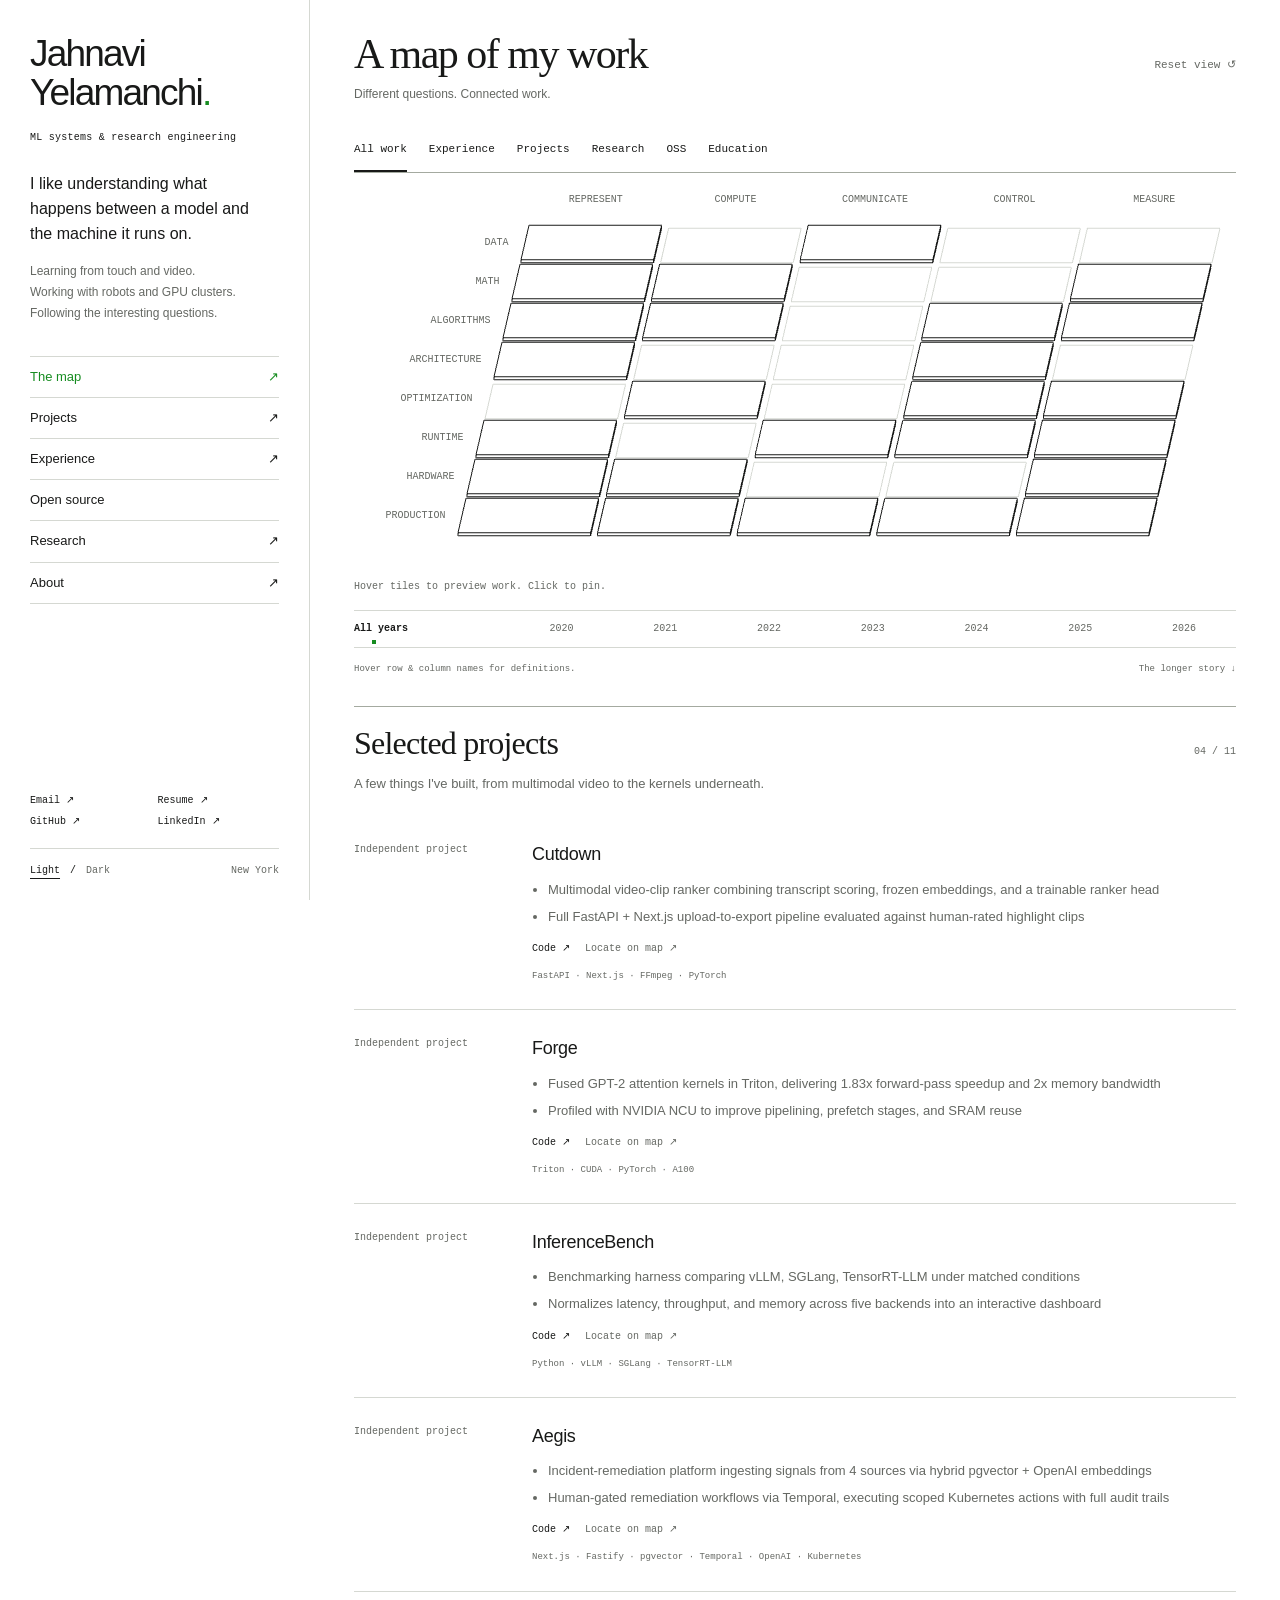
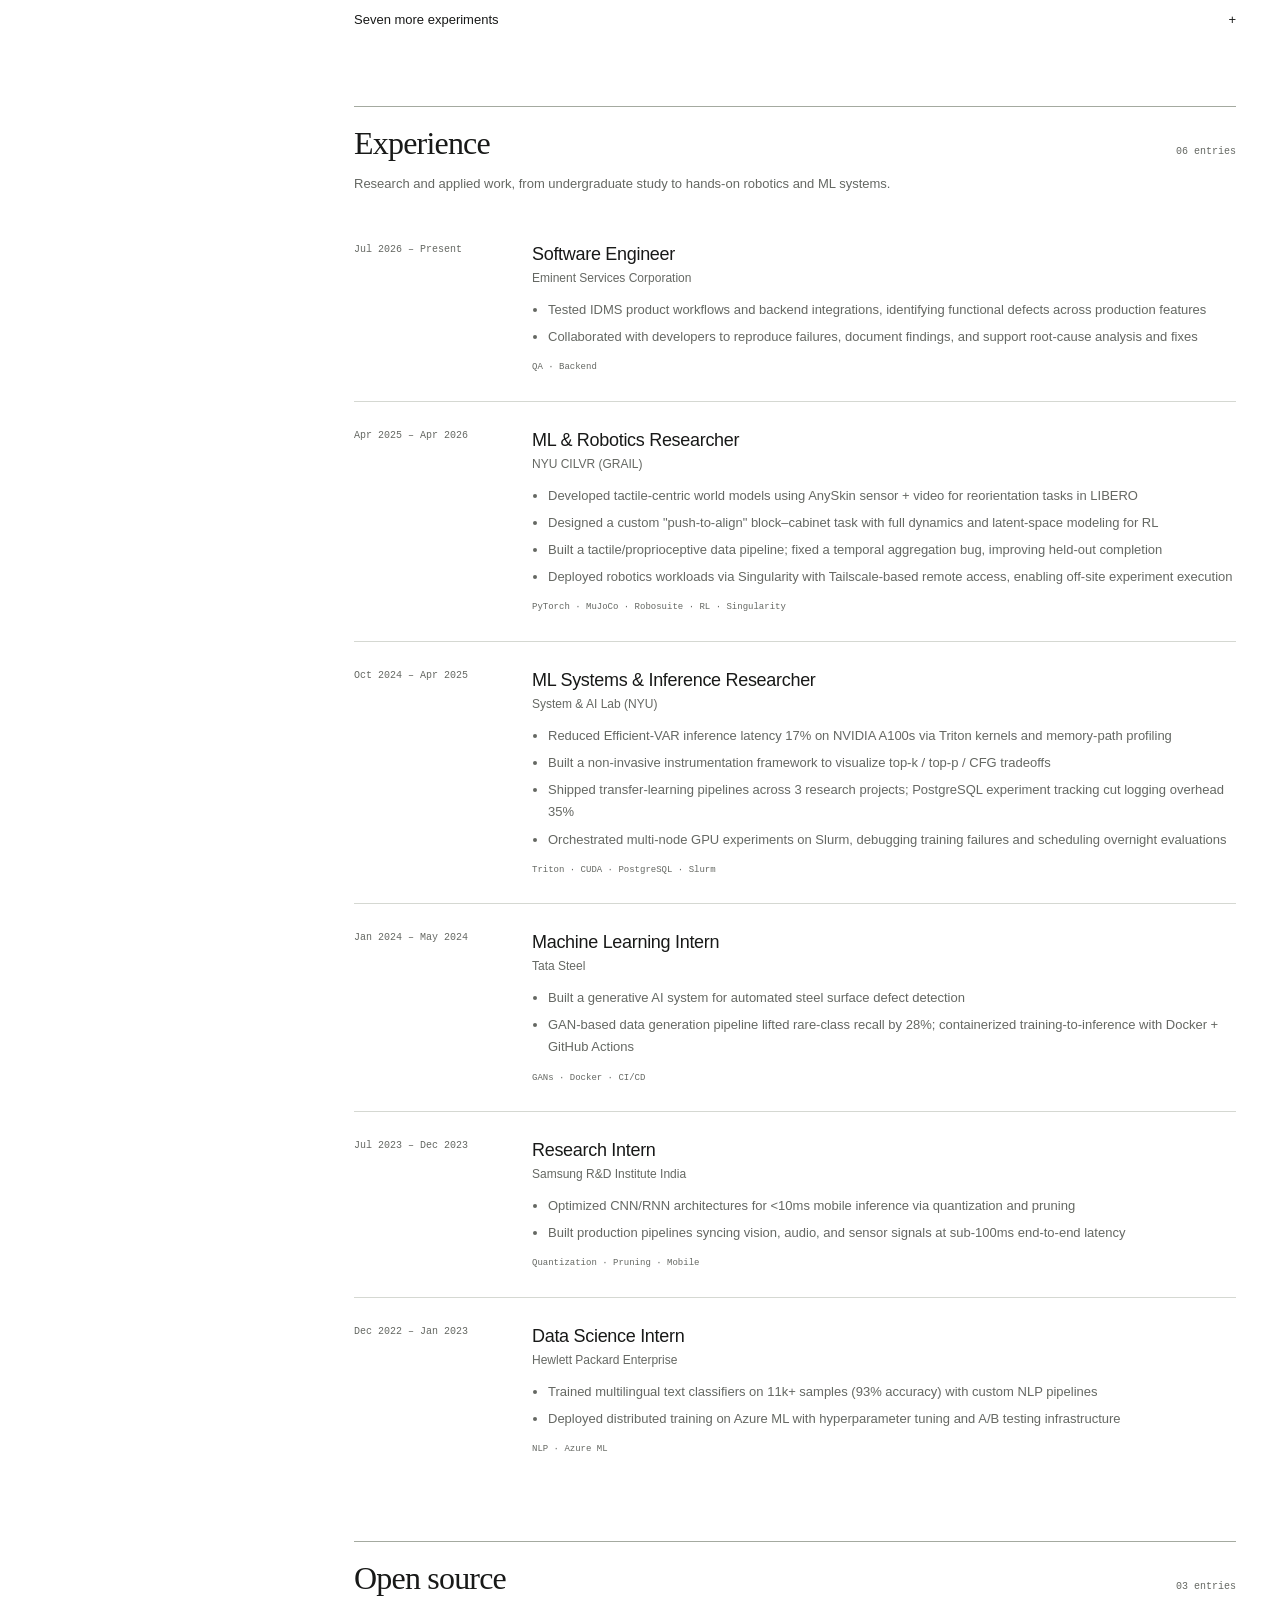
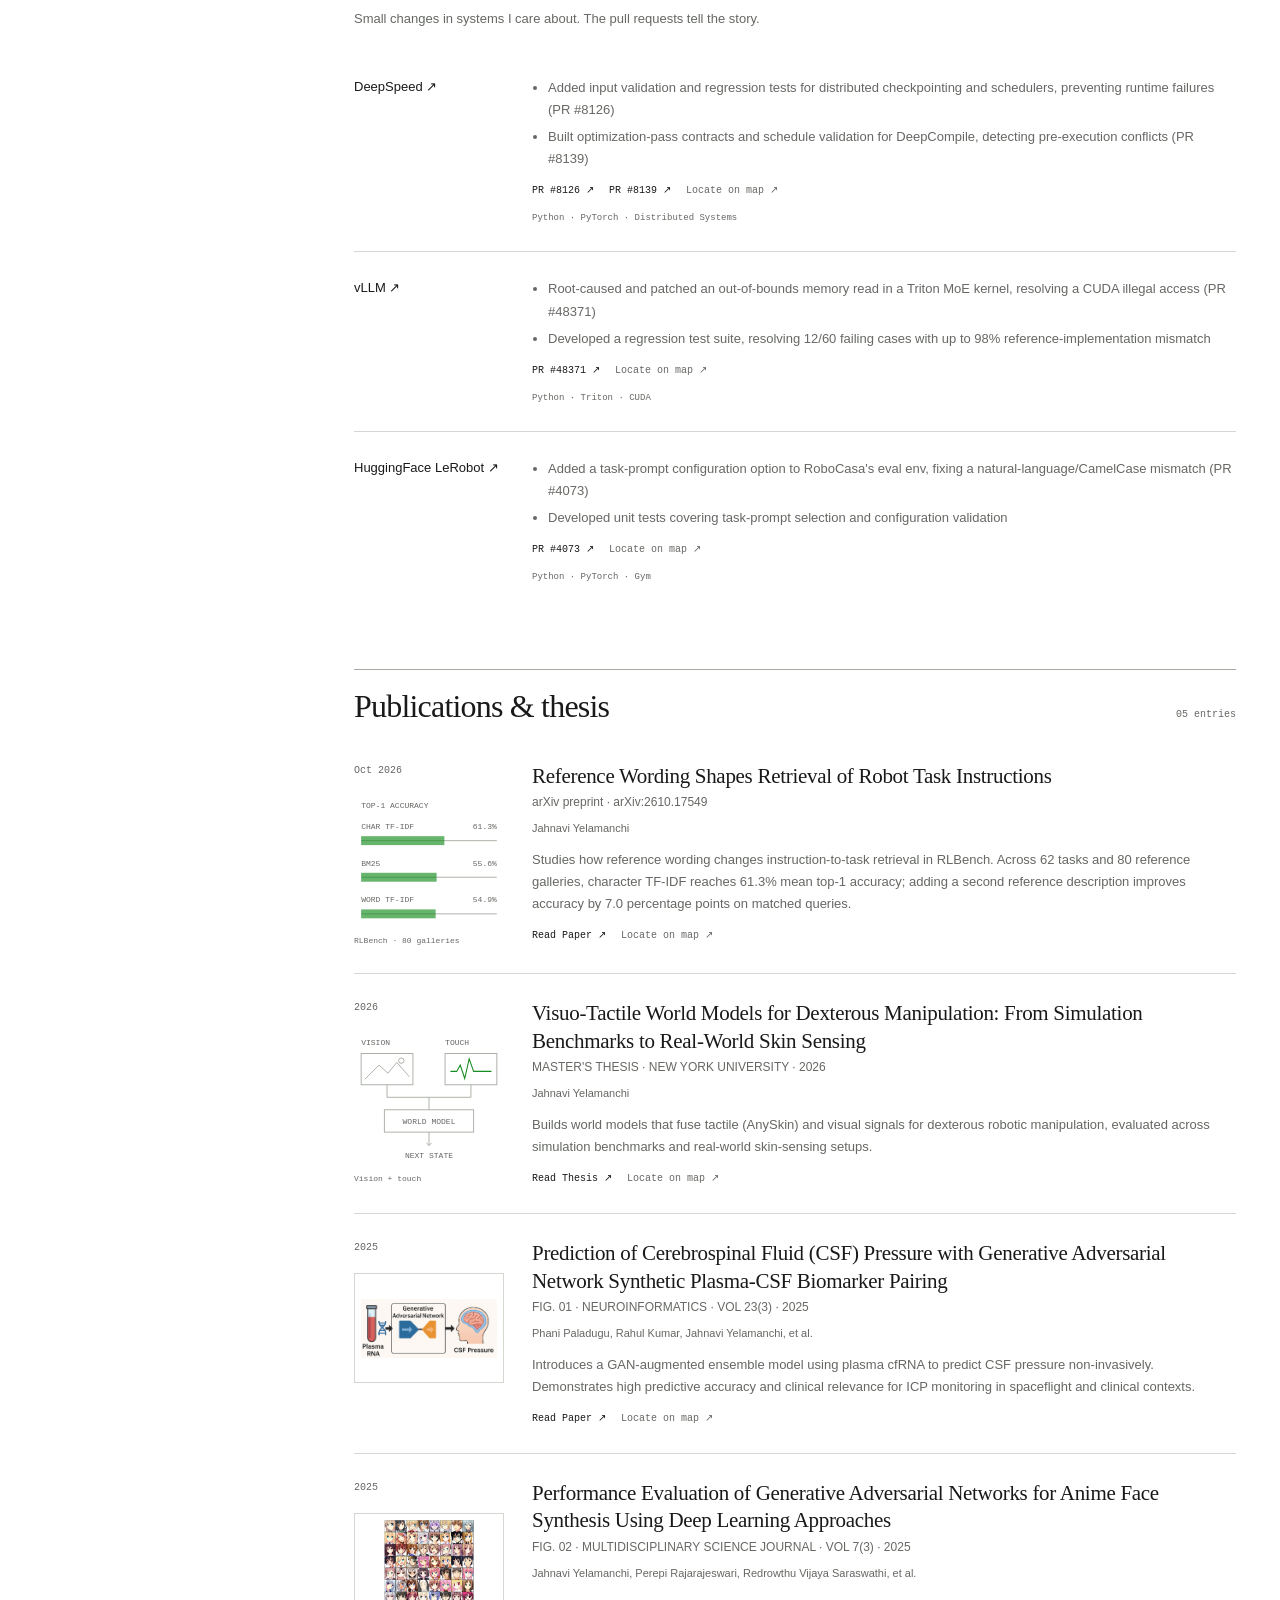
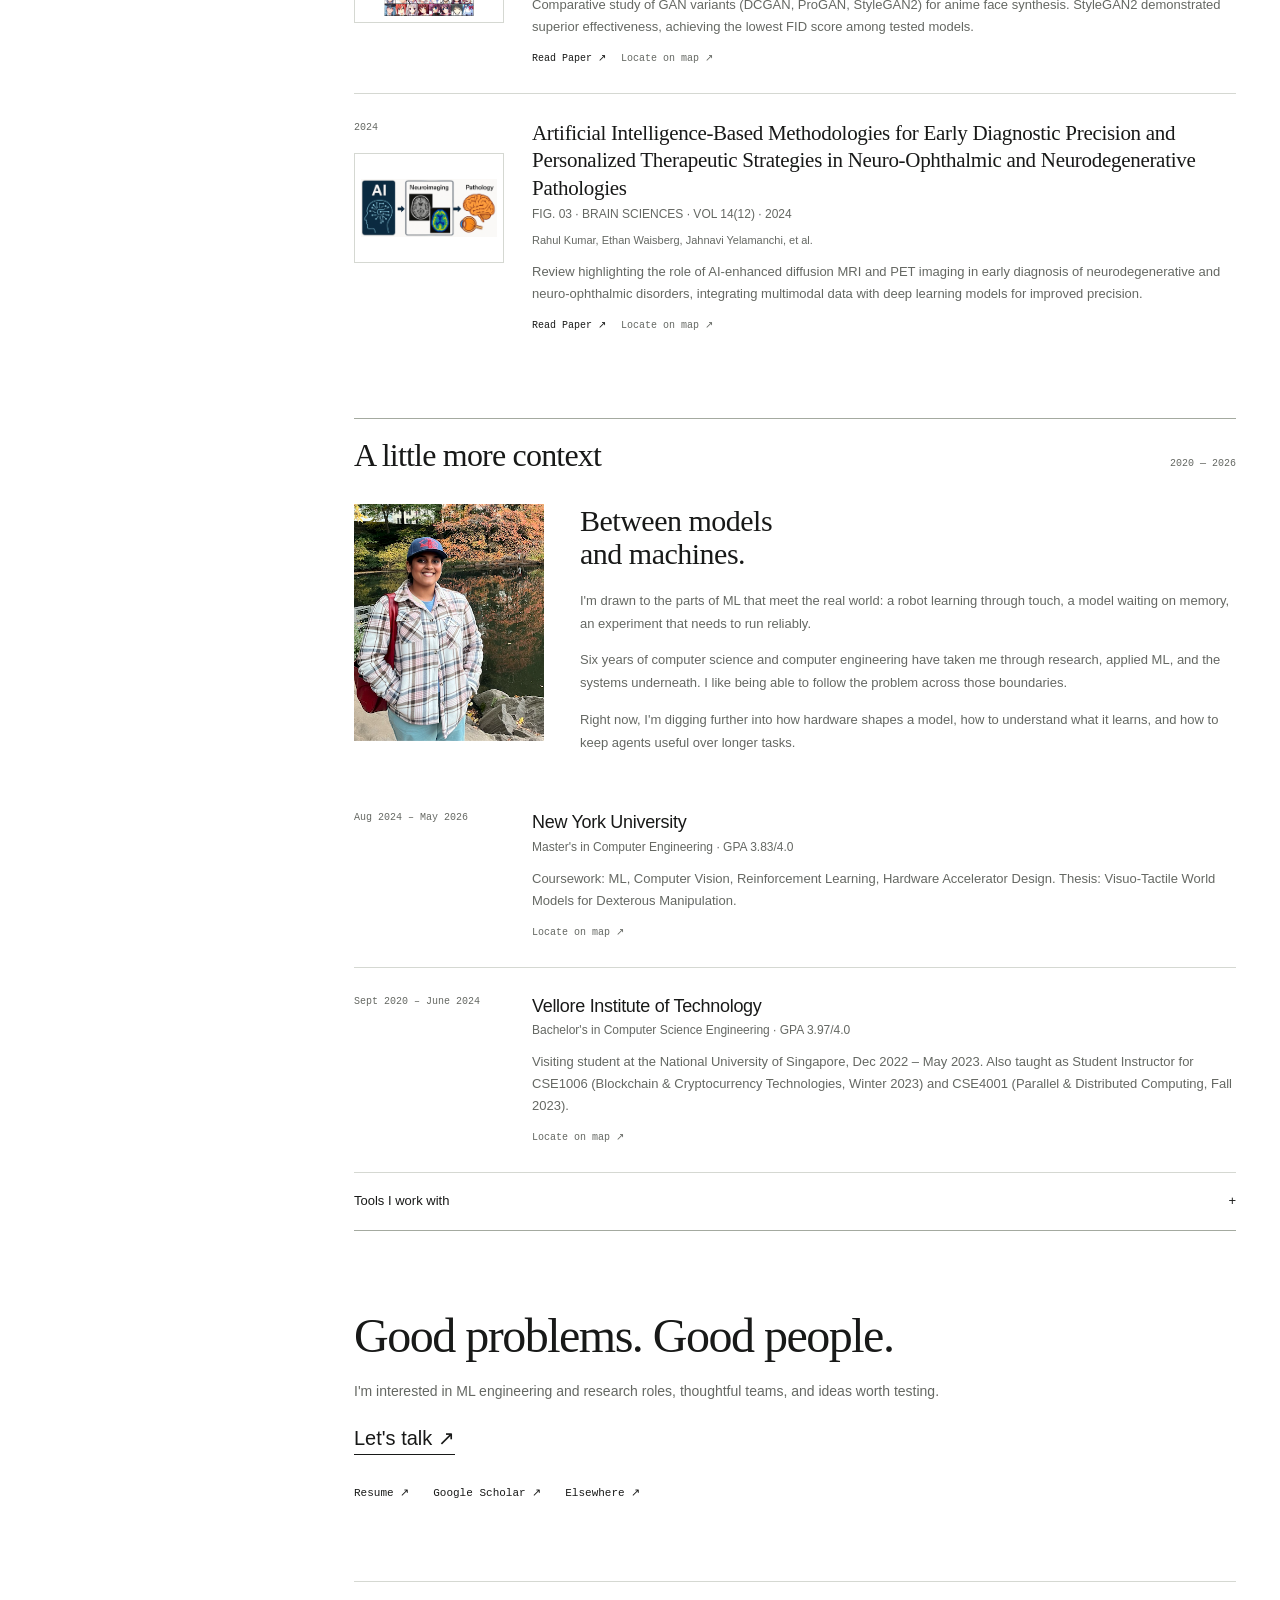
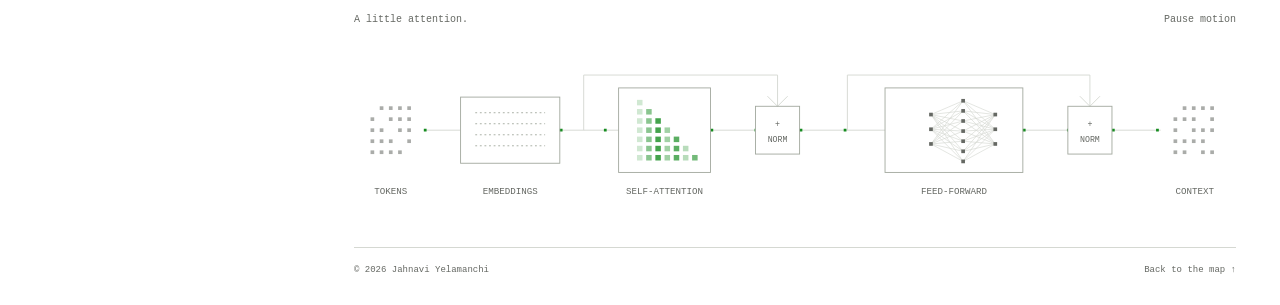
==== commit 71f214cb: "Refine portfolio map and add research visuals and transformer footer" ====
--- a/index.html
+++ b/index.html
@@ -29,139 +29,154 @@
 </aside>
 <main id="main">
 <section class="atlas-section" id="top" aria-labelledby="map-title">
- <header class="atlas-heading"><div><h1 id="map-title">A map of my work</h1><p>Different questions. Connected work.</p></div><a class="year-range mono" href="#about">2020 — 2026 ↘</a></header>
+ <header class="atlas-heading"><div><h1 id="map-title">A map of my work</h1><p>Different questions. Connected work.</p></div><button id="reset-map" class="map-reset mono">Reset view ↺</button></header>
  <div class="map-filters" role="group" aria-label="Filter map by type">
  <button data-kind="all" aria-pressed="true">All work</button><button data-kind="experience" aria-pressed="false">Experience</button><button data-kind="project" aria-pressed="false">Projects</button><button data-kind="research" aria-pressed="false">Research</button><button data-kind="oss" aria-pressed="false">OSS</button><button data-kind="education" aria-pressed="false">Education</button>
  </div>
- <div class="map-stage" id="map-stage"><canvas id="work-map" aria-hidden="true"></canvas><div id="map-labels"></div><div class="map-axis-note mono">What holds, transforms,<br>moves, decides &amp; measures.</div><p class="map-fallback" hidden>The interactive drawing is unavailable. Explore the same work using the filters and record controls below.</p><noscript><p class="map-fallback">Enable JavaScript to explore the map. All work is available in the listings below.</p></noscript></div>
- <div class="map-caption"><span id="map-context">Hover a cell to find the connections.</span><button id="reset-map" class="text-button">Reset view ↺</button></div>
+ <div class="map-stage" id="map-stage"><canvas id="work-map" aria-hidden="true"></canvas><div id="map-labels"></div><p class="map-fallback" hidden>The interactive drawing is unavailable. Explore the same work using the filters and record controls below.</p><noscript><p class="map-fallback">Enable JavaScript to explore the map. All work is available in the listings below.</p></noscript></div>
+ <div class="map-caption"><span id="map-context">Hover tiles to preview work. Click to pin.</span></div>
  <div class="year-filter" role="group" aria-label="Filter dated work by year"><button data-year="all" aria-pressed="true">All years</button><button data-year="2020" aria-pressed="false">2020</button><button data-year="2021" aria-pressed="false">2021</button><button data-year="2022" aria-pressed="false">2022</button><button data-year="2023" aria-pressed="false">2023</button><button data-year="2024" aria-pressed="false">2024</button><button data-year="2025" aria-pressed="false">2025</button><button data-year="2026" aria-pressed="false">2026</button></div>
- <div class="evidence" id="evidence" aria-live="polite" aria-atomic="true">
+ <div class="evidence" id="evidence" hidden aria-live="polite" aria-atomic="true">
  <div class="evidence-copy"><div class="evidence-meta mono" id="evidence-meta">Experience · 2025–26</div><h2 id="evidence-title">Learning through touch &amp; vision</h2><p id="evidence-summary">World models, tactile data, and robotics experiments at NYU CILVR.</p><a id="evidence-link" href="#experience-cilvr">View experience ↗</a></div>
  <div class="evidence-controls"><span id="evidence-count" class="mono"></span><div><button id="previous-record" aria-label="Previous record">←</button><button id="next-record" aria-label="Next record">→</button></div></div>
  </div>
- <div class="map-footnote"><span>Layers × roles. Select a cell; follow the evidence.</span><a href="#experience">The longer story ↓</a></div>
+ <div class="map-footnote"><span>Hover row & column names for definitions.</span><a href="#experience">The longer story ↓</a></div>
 </section>
 <section class="listing" id="projects" aria-labelledby="projects-title"><div class="section-heading"><h2 id="projects-title">Selected projects</h2><span class="mono">04 / 11</span></div><p class="section-intro">A few things I've built, from multimodal video to the kernels underneath.</p><article class="record project" id="project-cutdown">
  <div class="record-meta"><span>Independent project</span></div>
  <div class="record-body"><h3>Cutdown</h3><p class="record-org"></p>
  <ul><li>Multimodal video-clip ranker combining transcript scoring, frozen embeddings, and a trainable ranker head</li><li>Full FastAPI + Next.js upload-to-export pipeline evaluated against human-rated highlight clips</li></ul>
- <div class="record-links"><a href="https://github.com/jahnavi-yelamanchi/cutdown">Code <span aria-hidden="true">↗</span></a><button class="map-link" data-record="project-cutdown">Locate on map <span aria-hidden="true">↗</span></button></div>
+<div class="record-links"><a href="https://github.com/jahnavi-yelamanchi/cutdown">Code <span aria-hidden="true">↗</span></a><button class="map-link" data-record="project-cutdown">Locate on map <span aria-hidden="true">↗</span></button></div>
  <p class="record-tools">FastAPI · Next.js · FFmpeg · PyTorch</p></div></article><article class="record project" id="project-forge">
  <div class="record-meta"><span>Independent project</span></div>
  <div class="record-body"><h3>Forge</h3><p class="record-org"></p>
  <ul><li>Fused GPT-2 attention kernels in Triton, delivering 1.83x forward-pass speedup and 2x memory bandwidth</li><li>Profiled with NVIDIA NCU to improve pipelining, prefetch stages, and SRAM reuse</li></ul>
- <div class="record-links"><a href="https://github.com/jahnavi-yelamanchi/forge">Code <span aria-hidden="true">↗</span></a><button class="map-link" data-record="project-forge">Locate on map <span aria-hidden="true">↗</span></button></div>
+<div class="record-links"><a href="https://github.com/jahnavi-yelamanchi/forge">Code <span aria-hidden="true">↗</span></a><button class="map-link" data-record="project-forge">Locate on map <span aria-hidden="true">↗</span></button></div>
  <p class="record-tools">Triton · CUDA · PyTorch · A100</p></div></article><article class="record project" id="project-inferencebench">
  <div class="record-meta"><span>Independent project</span></div>
  <div class="record-body"><h3>InferenceBench</h3><p class="record-org"></p>
  <ul><li>Benchmarking harness comparing vLLM, SGLang, TensorRT-LLM under matched conditions</li><li>Normalizes latency, throughput, and memory across five backends into an interactive dashboard</li></ul>
- <div class="record-links"><a href="https://github.com/jahnavi-yelamanchi/llm-inference-playground">Code <span aria-hidden="true">↗</span></a><button class="map-link" data-record="project-inferencebench">Locate on map <span aria-hidden="true">↗</span></button></div>
+<div class="record-links"><a href="https://github.com/jahnavi-yelamanchi/llm-inference-playground">Code <span aria-hidden="true">↗</span></a><button class="map-link" data-record="project-inferencebench">Locate on map <span aria-hidden="true">↗</span></button></div>
  <p class="record-tools">Python · vLLM · SGLang · TensorRT-LLM</p></div></article><article class="record project" id="project-aegis">
  <div class="record-meta"><span>Independent project</span></div>
  <div class="record-body"><h3>Aegis</h3><p class="record-org"></p>
  <ul><li>Incident-remediation platform ingesting signals from 4 sources via hybrid pgvector + OpenAI embeddings</li><li>Human-gated remediation workflows via Temporal, executing scoped Kubernetes actions with full audit trails</li></ul>
- <div class="record-links"><a href="https://github.com/jahnavi-yelamanchi/incident-intelligence-platform">Code <span aria-hidden="true">↗</span></a><button class="map-link" data-record="project-aegis">Locate on map <span aria-hidden="true">↗</span></button></div>
+<div class="record-links"><a href="https://github.com/jahnavi-yelamanchi/incident-intelligence-platform">Code <span aria-hidden="true">↗</span></a><button class="map-link" data-record="project-aegis">Locate on map <span aria-hidden="true">↗</span></button></div>
  <p class="record-tools">Next.js · Fastify · pgvector · Temporal · OpenAI · Kubernetes</p></div></article><details class="more-projects"><summary>Seven more experiments <span aria-hidden="true">+</span></summary><article class="record project" id="project-shadow-eval">
  <div class="record-meta"><span>Independent project</span></div>
  <div class="record-body"><h3>Shadow Eval</h3><p class="record-org"></p>
  <ul><li>Production shadow-evaluation service replaying live requests against candidates without affecting users</li><li>Blinded pairwise evaluation, statistical regression gates, PII redaction, and cost tracking; flagged an injected regression across 80 paired evaluations at p = 8.27×10⁻²⁵</li></ul>
- <div class="record-links"><a href="https://github.com/jahnavi-yelamanchi/shadoweval">Code <span aria-hidden="true">↗</span></a><button class="map-link" data-record="project-shadow-eval">Locate on map <span aria-hidden="true">↗</span></button></div>
+<div class="record-links"><a href="https://github.com/jahnavi-yelamanchi/shadoweval">Code <span aria-hidden="true">↗</span></a><button class="map-link" data-record="project-shadow-eval">Locate on map <span aria-hidden="true">↗</span></button></div>
  <p class="record-tools">Python · FastAPI · SQLite · Docker</p></div></article><article class="record project" id="project-livecanvas">
  <div class="record-meta"><span>Independent project</span></div>
  <div class="record-body"><h3>LiveCanvas</h3><p class="record-org"></p>
  <ul><li>Self-hosted real-time collaborative whiteboard, drawing/cursors/presence synced via Yjs CRDTs</li><li>Offline edits persisted to IndexedDB, auto-merging on reconnect across Redis-backed replicas</li></ul>
- <div class="record-links"><a href="https://github.com/jahnavi-yelamanchi/livecanvas">Code <span aria-hidden="true">↗</span></a><button class="map-link" data-record="project-livecanvas">Locate on map <span aria-hidden="true">↗</span></button></div>
+<div class="record-links"><a href="https://github.com/jahnavi-yelamanchi/livecanvas">Code <span aria-hidden="true">↗</span></a><button class="map-link" data-record="project-livecanvas">Locate on map <span aria-hidden="true">↗</span></button></div>
  <p class="record-tools">TypeScript · React · Yjs · Redis · PostgreSQL · Docker</p></div></article><article class="record project" id="project-privatetext">
  <div class="record-meta"><span>Independent project</span></div>
  <div class="record-body"><h3>PrivateText</h3><p class="record-org"></p>
  <ul><li>Fine-tuned PII-redaction classifier compiled with Torch-TensorRT FP16, cutting P50 latency 4.7x at 90.1% F1</li><li>Deployed on Modal, serving character-accurate entity spans in production</li></ul>
- <div class="record-links"><a href="https://github.com/jahnavi-yelamanchi/private-text">Code <span aria-hidden="true">↗</span></a><button class="map-link" data-record="project-privatetext">Locate on map <span aria-hidden="true">↗</span></button></div>
+<div class="record-links"><a href="https://github.com/jahnavi-yelamanchi/private-text">Code <span aria-hidden="true">↗</span></a><button class="map-link" data-record="project-privatetext">Locate on map <span aria-hidden="true">↗</span></button></div>
  <p class="record-tools">PyTorch · Torch-TensorRT · FastAPI · Modal</p></div></article><article class="record project" id="project-triage">
  <div class="record-meta"><span>Independent project</span></div>
  <div class="record-body"><h3>Triage</h3><p class="record-org"></p>
  <ul><li>Fine-tuned ticket-priority classifier, quantized to INT8 ONNX, cutting latency 32.75ms → 17.15ms</li><li>FastAPI microservice on Modal, 53.3% macro F1 on 6,000+ class-imbalanced tickets</li></ul>
- <div class="record-links"><a href="https://github.com/jahnavi-yelamanchi/ticket-priority-classifier">Code <span aria-hidden="true">↗</span></a><button class="map-link" data-record="project-triage">Locate on map <span aria-hidden="true">↗</span></button></div>
+<div class="record-links"><a href="https://github.com/jahnavi-yelamanchi/ticket-priority-classifier">Code <span aria-hidden="true">↗</span></a><button class="map-link" data-record="project-triage">Locate on map <span aria-hidden="true">↗</span></button></div>
  <p class="record-tools">PyTorch · ONNX Runtime · FastAPI · Modal</p></div></article><article class="record project" id="project-askmydb">
  <div class="record-meta"><span>Independent project</span></div>
  <div class="record-body"><h3>AskMyDB</h3><p class="record-org"></p>
  <ul><li>Text-to-SQL copilot using OpenAI function calling with read-only SELECT validation, 93% accuracy</li><li>Dockerized FastAPI + React + Postgres, auto-rendering charts, deployed on Railway</li></ul>
- <div class="record-links"><a href="https://github.com/jahnavi-yelamanchi/askmydb">Code <span aria-hidden="true">↗</span></a><button class="map-link" data-record="project-askmydb">Locate on map <span aria-hidden="true">↗</span></button></div>
+<div class="record-links"><a href="https://github.com/jahnavi-yelamanchi/askmydb">Code <span aria-hidden="true">↗</span></a><button class="map-link" data-record="project-askmydb">Locate on map <span aria-hidden="true">↗</span></button></div>
  <p class="record-tools">FastAPI · OpenAI · PostgreSQL · React</p></div></article><article class="record project" id="project-surge">
  <div class="record-meta"><span>Independent project</span></div>
  <div class="record-body"><h3>Surge</h3><p class="record-org"></p>
  <ul><li>Extended vLLM&#x27;s paged-attention serving for Llama-3-8B, increasing throughput 2.4x at 100ms p99 latency</li><li>Optimized in-flight batching and KV-cache eviction under bursty single-GPU load</li></ul>
- <div class="record-links"><a href="https://github.com/jahnavi-yelamanchi/surge">Code <span aria-hidden="true">↗</span></a><button class="map-link" data-record="project-surge">Locate on map <span aria-hidden="true">↗</span></button></div>
+<div class="record-links"><a href="https://github.com/jahnavi-yelamanchi/surge">Code <span aria-hidden="true">↗</span></a><button class="map-link" data-record="project-surge">Locate on map <span aria-hidden="true">↗</span></button></div>
  <p class="record-tools">vLLM · CUDA · Kubernetes</p></div></article><article class="record project" id="project-squelch">
  <div class="record-meta"><span>Independent project</span></div>
  <div class="record-body"><h3>Squelch</h3><p class="record-org"></p>
  <ul><li>Post-training INT8 quantization on Whisper-small via TensorRT, cutting latency 2.7x at 0.3 WER degradation</li><li>Profiled memory bandwidth and SM occupancy with NVIDIA Nsight to remove throughput regressions</li></ul>
- <div class="record-links"><a href="https://github.com/jahnavi-yelamanchi/int8_quant">Code <span aria-hidden="true">↗</span></a><button class="map-link" data-record="project-squelch">Locate on map <span aria-hidden="true">↗</span></button></div>
+<div class="record-links"><a href="https://github.com/jahnavi-yelamanchi/int8_quant">Code <span aria-hidden="true">↗</span></a><button class="map-link" data-record="project-squelch">Locate on map <span aria-hidden="true">↗</span></button></div>
  <p class="record-tools">PyTorch · TensorRT · ONNX</p></div></article></details></section><section class="listing" id="experience" aria-labelledby="experience-title"><div class="section-heading"><h2 id="experience-title">Experience</h2><span class="mono">06 entries</span></div><p class=section-intro>Research and applied work, from undergraduate study to hands-on robotics and ML systems.</p><article class="record experience" id="experience-eminent">
  <div class="record-meta"><span>Jul 2026 – Present</span></div>
  <div class="record-body"><h3>Software Engineer</h3><p class="record-org">Eminent Services Corporation</p>
  <ul><li>Tested IDMS product workflows and backend integrations, identifying functional defects across production features</li><li>Collaborated with developers to reproduce failures, document findings, and support root-cause analysis and fixes</li></ul>
- <div class="record-links"><button class="map-link" data-record="experience-eminent">Locate on map <span aria-hidden="true">↗</span></button></div>
+
  <p class="record-tools">QA · Backend</p></div></article><article class="record experience" id="experience-cilvr">
  <div class="record-meta"><span>Apr 2025 – Apr 2026</span></div>
  <div class="record-body"><h3>ML &amp; Robotics Researcher</h3><p class="record-org">NYU CILVR (GRAIL)</p>
  <ul><li>Developed tactile-centric world models using AnySkin sensor + video for reorientation tasks in LIBERO</li><li>Designed a custom &quot;push-to-align&quot; block–cabinet task with full dynamics and latent-space modeling for RL</li><li>Built a tactile/proprioceptive data pipeline; fixed a temporal aggregation bug, improving held-out completion</li><li>Deployed robotics workloads via Singularity with Tailscale-based remote access, enabling off-site experiment execution</li></ul>
- <div class="record-links"><button class="map-link" data-record="experience-cilvr">Locate on map <span aria-hidden="true">↗</span></button></div>
+
  <p class="record-tools">PyTorch · MuJoCo · Robosuite · RL · Singularity</p></div></article><article class="record experience" id="experience-sai">
  <div class="record-meta"><span>Oct 2024 – Apr 2025</span></div>
  <div class="record-body"><h3>ML Systems &amp; Inference Researcher</h3><p class="record-org">System &amp; AI Lab (NYU)</p>
  <ul><li>Reduced Efficient-VAR inference latency 17% on NVIDIA A100s via Triton kernels and memory-path profiling</li><li>Built a non-invasive instrumentation framework to visualize top-k / top-p / CFG tradeoffs</li><li>Shipped transfer-learning pipelines across 3 research projects; PostgreSQL experiment tracking cut logging overhead 35%</li><li>Orchestrated multi-node GPU experiments on Slurm, debugging training failures and scheduling overnight evaluations</li></ul>
- <div class="record-links"><button class="map-link" data-record="experience-sai">Locate on map <span aria-hidden="true">↗</span></button></div>
+
  <p class="record-tools">Triton · CUDA · PostgreSQL · Slurm</p></div></article><article class="record experience" id="experience-tata">
  <div class="record-meta"><span>Jan 2024 – May 2024</span></div>
  <div class="record-body"><h3>Machine Learning Intern</h3><p class="record-org">Tata Steel</p>
  <ul><li>Built a generative AI system for automated steel surface defect detection</li><li>GAN-based data generation pipeline lifted rare-class recall by 28%; containerized training-to-inference with Docker + GitHub Actions</li></ul>
- <div class="record-links"><button class="map-link" data-record="experience-tata">Locate on map <span aria-hidden="true">↗</span></button></div>
+
  <p class="record-tools">GANs · Docker · CI/CD</p></div></article><article class="record experience" id="experience-samsung">
  <div class="record-meta"><span>Jul 2023 – Dec 2023</span></div>
  <div class="record-body"><h3>Research Intern</h3><p class="record-org">Samsung R&amp;D Institute India</p>
  <ul><li>Optimized CNN/RNN architectures for &lt;10ms mobile inference via quantization and pruning</li><li>Built production pipelines syncing vision, audio, and sensor signals at sub-100ms end-to-end latency</li></ul>
- <div class="record-links"><button class="map-link" data-record="experience-samsung">Locate on map <span aria-hidden="true">↗</span></button></div>
+
  <p class="record-tools">Quantization · Pruning · Mobile</p></div></article><article class="record experience" id="experience-hpe">
  <div class="record-meta"><span>Dec 2022 – Jan 2023</span></div>
  <div class="record-body"><h3>Data Science Intern</h3><p class="record-org">Hewlett Packard Enterprise</p>
  <ul><li>Trained multilingual text classifiers on 11k+ samples (93% accuracy) with custom NLP pipelines</li><li>Deployed distributed training on Azure ML with hyperparameter tuning and A/B testing infrastructure</li></ul>
- <div class="record-links"><button class="map-link" data-record="experience-hpe">Locate on map <span aria-hidden="true">↗</span></button></div>
+
  <p class="record-tools">NLP · Azure ML</p></div></article></section><section class="listing" id="open-source" aria-labelledby="open-source-title"><div class="section-heading"><h2 id="open-source-title">Open source</h2><span class="mono">03 entries</span></div><p class=section-intro>Small changes in systems I care about. The pull requests tell the story.</p><article class="record oss" id="oss-deepspeed">
- <div class="record-meta"><span>Pull requests</span></div>
- <div class="record-body"><h3>DeepSpeed</h3><p class="record-org">Open-source contribution</p>
+ <div class="record-meta"><h3><a href="https://github.com/deepspeedai/DeepSpeed">DeepSpeed <span aria-hidden="true">↗</span></a></h3></div>
+ <div class="record-body">
  <ul><li>Added input validation and regression tests for distributed checkpointing and schedulers, preventing runtime failures (PR #8126)</li><li>Built optimization-pass contracts and schedule validation for DeepCompile, detecting pre-execution conflicts (PR #8139)</li></ul>
- <div class="record-links"><a href="https://github.com/deepspeedai/DeepSpeed">DeepSpeed <span aria-hidden="true">↗</span></a><a href="https://github.com/deepspeedai/DeepSpeed/pull/8126">PR #8126 <span aria-hidden="true">↗</span></a><a href="https://github.com/deepspeedai/DeepSpeed/pull/8139">PR #8139 <span aria-hidden="true">↗</span></a><button class="map-link" data-record="oss-deepspeed">Locate on map <span aria-hidden="true">↗</span></button></div>
+<div class="record-links"><a href="https://github.com/deepspeedai/DeepSpeed/pull/8126">PR #8126 <span aria-hidden="true">↗</span></a><a href="https://github.com/deepspeedai/DeepSpeed/pull/8139">PR #8139 <span aria-hidden="true">↗</span></a><button class="map-link" data-record="oss-deepspeed">Locate on map <span aria-hidden="true">↗</span></button></div>
  <p class="record-tools">Python · PyTorch · Distributed Systems</p></div></article><article class="record oss" id="oss-vllm">
- <div class="record-meta"><span>Pull requests</span></div>
- <div class="record-body"><h3>vLLM</h3><p class="record-org">Open-source contribution</p>
+ <div class="record-meta"><h3><a href="https://github.com/vllm-project/vllm">vLLM <span aria-hidden="true">↗</span></a></h3></div>
+ <div class="record-body">
  <ul><li>Root-caused and patched an out-of-bounds memory read in a Triton MoE kernel, resolving a CUDA illegal access (PR #48371)</li><li>Developed a regression test suite, resolving 12/60 failing cases with up to 98% reference-implementation mismatch</li></ul>
- <div class="record-links"><a href="https://github.com/vllm-project/vllm">vLLM <span aria-hidden="true">↗</span></a><a href="https://github.com/vllm-project/vllm/pull/48371">PR #48371 <span aria-hidden="true">↗</span></a><button class="map-link" data-record="oss-vllm">Locate on map <span aria-hidden="true">↗</span></button></div>
+<div class="record-links"><a href="https://github.com/vllm-project/vllm/pull/48371">PR #48371 <span aria-hidden="true">↗</span></a><button class="map-link" data-record="oss-vllm">Locate on map <span aria-hidden="true">↗</span></button></div>
  <p class="record-tools">Python · Triton · CUDA</p></div></article><article class="record oss" id="oss-huggingface-lerobot">
- <div class="record-meta"><span>Pull requests</span></div>
- <div class="record-body"><h3>HuggingFace LeRobot</h3><p class="record-org">Open-source contribution</p>
+ <div class="record-meta"><h3><a href="https://github.com/huggingface/lerobot">HuggingFace LeRobot <span aria-hidden="true">↗</span></a></h3></div>
+ <div class="record-body">
  <ul><li>Added a task-prompt configuration option to RoboCasa&#x27;s eval env, fixing a natural-language/CamelCase mismatch (PR #4073)</li><li>Developed unit tests covering task-prompt selection and configuration validation</li></ul>
- <div class="record-links"><a href="https://github.com/huggingface/lerobot">HuggingFace LeRobot <span aria-hidden="true">↗</span></a><a href="https://github.com/huggingface/lerobot/pull/4073">PR #4073 <span aria-hidden="true">↗</span></a><button class="map-link" data-record="oss-huggingface-lerobot">Locate on map <span aria-hidden="true">↗</span></button></div>
- <p class="record-tools">Python · PyTorch · Gym</p></div></article></section><section class="listing" id="research" aria-labelledby="research-title"><div class="section-heading"><h2 id="research-title">Publications & thesis</h2><span class="mono">04 entries</span></div><article class="record research" id="research-thesis">
- <div class="record-meta"><span>2026</span></div>
+<div class="record-links"><a href="https://github.com/huggingface/lerobot/pull/4073">PR #4073 <span aria-hidden="true">↗</span></a><button class="map-link" data-record="oss-huggingface-lerobot">Locate on map <span aria-hidden="true">↗</span></button></div>
+ <p class="record-tools">Python · PyTorch · Gym</p></div></article></section><section class="listing" id="research" aria-labelledby="research-title"><div class="section-heading"><h2 id="research-title">Publications & thesis</h2><span class="mono">05 entries</span></div><article class="record research" id="research-reference-wording">
+ <div class="record-meta"><span>Oct 2026</span><figure class="research-visual"><svg viewBox="0 0 168 150" role="img" aria-label="Mean top-1 retrieval accuracy: character TF-IDF 61.3%, BM25 55.6%, word TF-IDF 54.9%. RLBench held-out instructions, averaged over 80 reference galleries."><text x="8" y="14">TOP-1 ACCURACY</text><text x="8" y="37">CHAR TF-IDF</text><text x="160" y="37" text-anchor="end">61.3%</text><path class="diagram-line" d="M8 50h152"/><rect class="chart-bar" x="8" y="45" width="93.18" height="10"/><text x="8" y="78">BM25</text><text x="160" y="78" text-anchor="end">55.6%</text><path class="diagram-line" d="M8 91h152"/><rect class="chart-bar" x="8" y="86" width="84.51" height="10"/><text x="8" y="119">WORD TF-IDF</text><text x="160" y="119" text-anchor="end">54.9%</text><path class="diagram-line" d="M8 132h152"/><rect class="chart-bar" x="8" y="127" width="83.45" height="10"/></svg><figcaption>RLBench · 80 galleries</figcaption></figure></div>
+ <div class="record-body"><h3>Reference Wording Shapes Retrieval of Robot Task Instructions</h3><p class="record-org">arXiv preprint · arXiv:2610.17549</p>
+ <p class="authors">Jahnavi Yelamanchi</p><p>Studies how reference wording changes instruction-to-task retrieval in RLBench. Across 62 tasks and 80 reference galleries, character TF-IDF reaches 61.3% mean top-1 accuracy; adding a second reference description improves accuracy by 7.0 percentage points on matched queries.</p>
+<div class="record-links"><a href="https://arxiv.org/abs/2610.17549">Read Paper <span aria-hidden="true">↗</span></a><button class="map-link" data-record="research-reference-wording">Locate on map <span aria-hidden="true">↗</span></button></div>
+ </div></article><article class="record research" id="research-thesis">
+ <div class="record-meta"><span>2026</span><figure class="research-visual"><svg viewBox="0 0 168 150" role="img" aria-label="Conceptual sketch: vision and touch feed a world model that predicts a future state."><text x="8" y="14">VISION</text><text x="102" y="14">TOUCH</text>
+  <rect class="diagram-line" x="8" y="23" width="58" height="35"/>
+  <path class="diagram-line" d="M12 52 28 36 38 45 48 33 62 49"/>
+  <circle class="diagram-line" cx="53" cy="31" r="3"/>
+  <rect class="diagram-line" x="102" y="23" width="58" height="35"/>
+  <path class="diagram-accent" d="M108 43h7l4-7 5 15 5-22 5 14h20"/>
+  <path class="diagram-line" d="M37 58v14h47v14m47-28v14H84"/>
+  <rect class="diagram-line" x="34" y="86" width="100" height="25"/>
+  <text x="84" y="102" text-anchor="middle">WORLD MODEL</text>
+  <path class="diagram-line" d="M84 111v15m-3-3 3 3 3-3"/>
+  <text x="84" y="140" text-anchor="middle">NEXT STATE</text></svg><figcaption>Vision + touch</figcaption></figure></div>
  <div class="record-body"><h3>Visuo-Tactile World Models for Dexterous Manipulation: From Simulation Benchmarks to Real-World Skin Sensing</h3><p class="record-org">MASTER&#x27;S THESIS · NEW YORK UNIVERSITY · 2026</p>
  <p class="authors">Jahnavi Yelamanchi</p><p>Builds world models that fuse tactile (AnySkin) and visual signals for dexterous robotic manipulation, evaluated across simulation benchmarks and real-world skin-sensing setups.</p>
- <div class="record-links"><a href="https://www.proquest.com/openview/afca2ee55e6ee4220fe67b2dfab4122b/1?pq-origsite=gscholar&amp;cbl=18750&amp;diss=y">Read Thesis <span aria-hidden="true">↗</span></a><button class="map-link" data-record="research-thesis">Locate on map <span aria-hidden="true">↗</span></button></div>
+<div class="record-links"><a href="https://www.proquest.com/openview/afca2ee55e6ee4220fe67b2dfab4122b/1?pq-origsite=gscholar&amp;cbl=18750&amp;diss=y">Read Thesis <span aria-hidden="true">↗</span></a><button class="map-link" data-record="research-thesis">Locate on map <span aria-hidden="true">↗</span></button></div>
  </div></article><article class="record research" id="research-csf">
  <div class="record-meta"><span>2025</span><img class="paper-image" src="images/csf-gan.png" alt="Figure from Prediction of Cerebrospinal Fluid (CSF) Pressure with Generative Adversarial Network Synthetic Plasma-CSF Biomarker Pairing" loading="lazy" width="320" height="200"></div>
  <div class="record-body"><h3>Prediction of Cerebrospinal Fluid (CSF) Pressure with Generative Adversarial Network Synthetic Plasma-CSF Biomarker Pairing</h3><p class="record-org">FIG. 01 · NEUROINFORMATICS · VOL 23(3) · 2025</p>
  <p class="authors">Phani Paladugu, Rahul Kumar, Jahnavi Yelamanchi, et al.</p><p>Introduces a GAN-augmented ensemble model using plasma cfRNA to predict CSF pressure non-invasively. Demonstrates high predictive accuracy and clinical relevance for ICP monitoring in spaceflight and clinical contexts.</p>
- <div class="record-links"><a href="data/csf-gan.pdf">Read Paper <span aria-hidden="true">↗</span></a><button class="map-link" data-record="research-csf">Locate on map <span aria-hidden="true">↗</span></button></div>
+<div class="record-links"><a href="data/csf-gan.pdf">Read Paper <span aria-hidden="true">↗</span></a><button class="map-link" data-record="research-csf">Locate on map <span aria-hidden="true">↗</span></button></div>
  </div></article><article class="record research" id="research-gan">
  <div class="record-meta"><span>2025</span><img class="paper-image" src="images/anime.png" alt="Figure from Performance Evaluation of Generative Adversarial Networks for Anime Face Synthesis Using Deep Learning Approaches" loading="lazy" width="320" height="200"></div>
  <div class="record-body"><h3>Performance Evaluation of Generative Adversarial Networks for Anime Face Synthesis Using Deep Learning Approaches</h3><p class="record-org">FIG. 02 · MULTIDISCIPLINARY SCIENCE JOURNAL · VOL 7(3) · 2025</p>
  <p class="authors">Jahnavi Yelamanchi, Perepi Rajarajeswari, Redrowthu Vijaya Saraswathi, et al.</p><p>Comparative study of GAN variants (DCGAN, ProGAN, StyleGAN2) for anime face synthesis. StyleGAN2 demonstrated superior effectiveness, achieving the lowest FID score among tested models.</p>
- <div class="record-links"><a href="https://www.malque.pub/ojs/index.php/msj/article/view/3868">Read Paper <span aria-hidden="true">↗</span></a><button class="map-link" data-record="research-gan">Locate on map <span aria-hidden="true">↗</span></button></div>
+<div class="record-links"><a href="https://www.malque.pub/ojs/index.php/msj/article/view/3868">Read Paper <span aria-hidden="true">↗</span></a><button class="map-link" data-record="research-gan">Locate on map <span aria-hidden="true">↗</span></button></div>
  </div></article><article class="record research" id="research-neuro">
  <div class="record-meta"><span>2024</span><img class="paper-image" src="images/neuro-img.png" alt="Figure from Artificial Intelligence-Based Methodologies for Early Diagnostic Precision and Personalized Therapeutic Strategies in Neuro-Ophthalmic and Neurodegenerative Pathologies" loading="lazy" width="320" height="200"></div>
  <div class="record-body"><h3>Artificial Intelligence-Based Methodologies for Early Diagnostic Precision and Personalized Therapeutic Strategies in Neuro-Ophthalmic and Neurodegenerative Pathologies</h3><p class="record-org">FIG. 03 · BRAIN SCIENCES · VOL 14(12) · 2024</p>
  <p class="authors">Rahul Kumar, Ethan Waisberg, Jahnavi Yelamanchi, et al.</p><p>Review highlighting the role of AI-enhanced diffusion MRI and PET imaging in early diagnosis of neurodegenerative and neuro-ophthalmic disorders, integrating multimodal data with deep learning models for improved precision.</p>
- <div class="record-links"><a href="https://www.mdpi.com/2076-3425/14/12/1266">Read Paper <span aria-hidden="true">↗</span></a><button class="map-link" data-record="research-neuro">Locate on map <span aria-hidden="true">↗</span></button></div>
+<div class="record-links"><a href="https://www.mdpi.com/2076-3425/14/12/1266">Read Paper <span aria-hidden="true">↗</span></a><button class="map-link" data-record="research-neuro">Locate on map <span aria-hidden="true">↗</span></button></div>
  </div></article></section>
 <section class="listing about" id="about" aria-labelledby="about-title"><div class="section-heading"><h2 id="about-title">A little more context</h2><span class="mono">2020 — 2026</span></div>
 <div class="about-intro"><img src="images/headshot.png" alt="Jahnavi by a pond in autumn" width="461" height="471" loading="lazy"><div><h3>Between models<br>and machines.</h3><p>I'm drawn to the parts of ML that meet the real world: a robot learning through touch, a model waiting on memory, an experiment that needs to run reliably.</p><p>Six years of computer science and computer engineering have taken me through research, applied ML, and the systems underneath. I like being able to follow the problem across those boundaries.</p><p>Right now, I'm digging further into how hardware shapes a model, how to understand what it learns, and how to keep agents useful over longer tasks.</p></div></div>
@@ -169,19 +184,45 @@
  <div class="record-meta"><span>Aug 2024 – May 2026</span></div>
  <div class="record-body"><h3>New York University</h3><p class="record-org">Master&#x27;s in Computer Engineering · GPA 3.83/4.0</p>
  <p>Coursework: ML, Computer Vision, Reinforcement Learning, Hardware Accelerator Design. Thesis: Visuo-Tactile World Models for Dexterous Manipulation.</p>
- <div class="record-links"><button class="map-link" data-record="education-nyu">Locate on map <span aria-hidden="true">↗</span></button></div>
+<div class="record-links"><button class="map-link" data-record="education-nyu">Locate on map <span aria-hidden="true">↗</span></button></div>
  </div></article><article class="record education" id="education-vit">
  <div class="record-meta"><span>Sept 2020 – June 2024</span></div>
  <div class="record-body"><h3>Vellore Institute of Technology</h3><p class="record-org">Bachelor&#x27;s in Computer Science Engineering · GPA 3.97/4.0</p>
  <p>Visiting student at the National University of Singapore, Dec 2022 – May 2023. Also taught as Student Instructor for CSE1006 (Blockchain &amp; Cryptocurrency Technologies, Winter 2023) and CSE4001 (Parallel &amp; Distributed Computing, Fall 2023).</p>
- <div class="record-links"><button class="map-link" data-record="education-vit">Locate on map <span aria-hidden="true">↗</span></button></div>
+<div class="record-links"><button class="map-link" data-record="education-vit">Locate on map <span aria-hidden="true">↗</span></button></div>
  </div></article></div>
 <details class="toolbox"><summary>Tools I work with <span aria-hidden="true">+</span></summary><div class="skills-grid"><div><h3>Inference &amp; Optimization</h3><p>Triton · TensorRT · vLLM · KV-cache · Paged Attention</p></div><div><h3>Languages</h3><p>Python · C/C++ · CUDA · SQL · TypeScript · Bash · MATLAB</p></div><div><h3>ML &amp; DL</h3><p>PyTorch · JAX · TensorFlow · scikit-learn · OpenCV · RAG · LangChain · LangGraph</p></div><div><h3>Infrastructure &amp; Backend</h3><p>FastAPI · Node.js · AWS · GCP · Azure ML · Docker · Kubernetes · CI/CD · PostgreSQL · pgvector · MongoDB · Pinecone</p></div><div><h3>Tools</h3><p>Git · Linux · Claude Code · Codex</p></div><div><h3>Robotics &amp; RL</h3><p>ROS · MuJoCo · Robosuite · IsaacSim · Stable-Baselines3</p></div></div></details>
 </section>
-<section class="listing contact" id="contact" aria-labelledby="contact-title"><h2 id="contact-title">Good problems.<br>Good people.</h2><p>I'm interested in ML engineering and research roles, thoughtful teams, and ideas worth testing.</p><a class="contact-email" href="mailto:jahnavi.applc@gmail.com">Let's talk ↗</a><div class="contact-links"><a href="data/jahnavi_cv.pdf">Resume ↗</a><a href="https://scholar.google.com/citations?user=SkukPTgAAAAJ&amp;hl=en">Google Scholar ↗</a><a href="https://x.com/sugoi_loop">Elsewhere ↗</a></div></section>
-<footer><span>© 2026 Jahnavi Yelamanchi</span><a href="#top">Back to the map ↑</a></footer>
+<section class="listing contact" id="contact" aria-labelledby="contact-title"><h2 id="contact-title">Good problems. Good people.</h2><p>I'm interested in ML engineering and research roles, thoughtful teams, and ideas worth testing.</p><a class="contact-email" href="mailto:jahnavi.applc@gmail.com">Let's talk ↗</a><div class="contact-links"><a href="data/jahnavi_cv.pdf">Resume ↗</a><a href="https://scholar.google.com/citations?user=SkukPTgAAAAJ&amp;hl=en">Google Scholar ↗</a><a href="https://x.com/sugoi_loop">Elsewhere ↗</a></div></section>
+<footer class="site-footer">
+ <div class="transformer-heading"><span>A little attention.</span><button id="toggle-footer-motion" aria-pressed="false" aria-label="Pause footer animation" hidden>Pause motion</button></div>
+ <div class="transformer-art is-paused" id="transformer-art">
+ <svg class="transformer-wide" viewBox="0 0 960 180" role="img" aria-labelledby="transformer-title transformer-description">
+ <title id="transformer-title">A transformer block, in pixels</title>
+ <desc id="transformer-description">Tokens become embeddings, pass through masked self-attention and a feed-forward network, with residual connections and normalization, to produce contextual representations. A schematic of information flow.</desc>
+ <g class="flow-wires"><path d="M76 84h40m108 0h64m100 0h49m48 0h93m150 0h49m48 0h53"/>
+ <path d="M250 84V24h211v34m76 26V24h264v34"/>
+ <path d="m450 47 11 11 11-11m318 0 11 11 11-11"/></g>
+ <g class="flow-packets"><path d="M76 84h40m108 0h64m100 0h49m48 0h93m150 0h49m48 0h53"/></g>
+ <g class="block-outline"><rect x="116" y="48" width="108" height="72"/><rect x="288" y="38" width="100" height="92"/><rect x="437" y="58" width="48" height="52"/><rect x="578" y="38" width="150" height="92"/><rect x="777" y="58" width="48" height="52"/></g>
+ <g class="embedding-lines"><path d="M132 65h76m-76 12h76m-76 12h76m-76 12h76"/></g>
+ <g><rect class="token-pixel" x="28" y="58" width="4" height="4" style="--delay:-0.45s"/><rect class="token-pixel" x="38" y="58" width="4" height="4" style="--delay:-0.9s"/><rect class="token-pixel" x="48" y="58" width="4" height="4" style="--delay:-1.35s"/><rect class="token-pixel" x="58" y="58" width="4" height="4" style="--delay:-1.8s"/><rect class="token-pixel" x="18" y="70" width="4" height="4" style="--delay:-0.45s"/><rect class="token-pixel" x="38" y="70" width="4" height="4" style="--delay:-1.35s"/><rect class="token-pixel" x="48" y="70" width="4" height="4" style="--delay:-1.8s"/><rect class="token-pixel" x="58" y="70" width="4" height="4" style="--delay:-2.25s"/><rect class="token-pixel" x="18" y="82" width="4" height="4" style="--delay:-0.9s"/><rect class="token-pixel" x="28" y="82" width="4" height="4" style="--delay:-1.35s"/><rect class="token-pixel" x="48" y="82" width="4" height="4" style="--delay:-2.25s"/><rect class="token-pixel" x="58" y="82" width="4" height="4" style="--delay:-2.7s"/><rect class="token-pixel" x="18" y="94" width="4" height="4" style="--delay:-1.35s"/><rect class="token-pixel" x="28" y="94" width="4" height="4" style="--delay:-1.8s"/><rect class="token-pixel" x="38" y="94" width="4" height="4" style="--delay:-2.25s"/><rect class="token-pixel" x="58" y="94" width="4" height="4" style="--delay:-3.15s"/><rect class="token-pixel" x="18" y="106" width="4" height="4" style="--delay:-1.8s"/><rect class="token-pixel" x="28" y="106" width="4" height="4" style="--delay:-2.25s"/><rect class="token-pixel" x="38" y="106" width="4" height="4" style="--delay:-2.7s"/><rect class="token-pixel" x="48" y="106" width="4" height="4" style="--delay:-3.15s"/><rect class="attention-pixel" x="308" y="51" width="6" height="6" style="--weight:0.2;--delay:0.0s"/><rect class="attention-pixel" x="308" y="61" width="6" height="6" style="--weight:0.2;--delay:-0.5s"/><rect class="attention-pixel" x="318" y="61" width="6" height="6" style="--weight:0.5;--delay:-0.85s"/><rect class="attention-pixel" x="308" y="71" width="6" height="6" style="--weight:0.2;--delay:-1.0s"/><rect class="attention-pixel" x="318" y="71" width="6" height="6" style="--weight:0.5;--delay:-1.35s"/><rect class="attention-pixel" x="328" y="71" width="6" height="6" style="--weight:0.8;--delay:-1.7s"/><rect class="attention-pixel" x="308" y="81" width="6" height="6" style="--weight:0.2;--delay:-1.5s"/><rect class="attention-pixel" x="318" y="81" width="6" height="6" style="--weight:0.5;--delay:-1.85s"/><rect class="attention-pixel" x="328" y="81" width="6" height="6" style="--weight:0.8;--delay:-2.2s"/><rect class="attention-pixel" x="338" y="81" width="6" height="6" style="--weight:0.4;--delay:-2.55s"/><rect class="attention-pixel" x="308" y="91" width="6" height="6" style="--weight:0.2;--delay:-2.0s"/><rect class="attention-pixel" x="318" y="91" width="6" height="6" style="--weight:0.5;--delay:-2.35s"/><rect class="attention-pixel" x="328" y="91" width="6" height="6" style="--weight:0.8;--delay:-2.7s"/><rect class="attention-pixel" x="338" y="91" width="6" height="6" style="--weight:0.4;--delay:-3.05s"/><rect class="attention-pixel" x="348" y="91" width="6" height="6" style="--weight:0.7;--delay:-3.4s"/><rect class="attention-pixel" x="308" y="101" width="6" height="6" style="--weight:0.2;--delay:-2.5s"/><rect class="attention-pixel" x="318" y="101" width="6" height="6" style="--weight:0.5;--delay:-2.85s"/><rect class="attention-pixel" x="328" y="101" width="6" height="6" style="--weight:0.8;--delay:-3.2s"/><rect class="attention-pixel" x="338" y="101" width="6" height="6" style="--weight:0.4;--delay:-3.55s"/><rect class="attention-pixel" x="348" y="101" width="6" height="6" style="--weight:0.7;--delay:-3.9s"/><rect class="attention-pixel" x="358" y="101" width="6" height="6" style="--weight:0.3;--delay:-4.25s"/><rect class="attention-pixel" x="308" y="111" width="6" height="6" style="--weight:0.2;--delay:-3.0s"/><rect class="attention-pixel" x="318" y="111" width="6" height="6" style="--weight:0.5;--delay:-3.35s"/><rect class="attention-pixel" x="328" y="111" width="6" height="6" style="--weight:0.8;--delay:-3.7s"/><rect class="attention-pixel" x="338" y="111" width="6" height="6" style="--weight:0.4;--delay:-4.05s"/><rect class="attention-pixel" x="348" y="111" width="6" height="6" style="--weight:0.7;--delay:-4.4s"/><rect class="attention-pixel" x="358" y="111" width="6" height="6" style="--weight:0.3;--delay:-4.75s"/><rect class="attention-pixel" x="368" y="111" width="6" height="6" style="--weight:0.6;--delay:-5.1s"/><rect class="token-pixel" x="902" y="58" width="4" height="4" style="--delay:-3.45s"/><rect class="token-pixel" x="912" y="58" width="4" height="4" style="--delay:-3.9s"/><rect class="token-pixel" x="922" y="58" width="4" height="4" style="--delay:-4.35s"/><rect class="token-pixel" x="932" y="58" width="4" height="4" style="--delay:-4.8s"/><rect class="token-pixel" x="892" y="70" width="4" height="4" style="--delay:-3.45s"/><rect class="token-pixel" x="902" y="70" width="4" height="4" style="--delay:-3.9s"/><rect class="token-pixel" x="912" y="70" width="4" height="4" style="--delay:-4.35s"/><rect class="token-pixel" x="932" y="70" width="4" height="4" style="--delay:-5.25s"/><rect class="token-pixel" x="892" y="82" width="4" height="4" style="--delay:-3.9s"/><rect class="token-pixel" x="912" y="82" width="4" height="4" style="--delay:-4.8s"/><rect class="token-pixel" x="922" y="82" width="4" height="4" style="--delay:-5.25s"/><rect class="token-pixel" x="932" y="82" width="4" height="4" style="--delay:-5.7s"/><rect class="token-pixel" x="892" y="94" width="4" height="4" style="--delay:-4.35s"/><rect class="token-pixel" x="902" y="94" width="4" height="4" style="--delay:-4.8s"/><rect class="token-pixel" x="912" y="94" width="4" height="4" style="--delay:-5.25s"/><rect class="token-pixel" x="922" y="94" width="4" height="4" style="--delay:-5.7s"/><rect class="token-pixel" x="892" y="106" width="4" height="4" style="--delay:-4.8s"/><rect class="token-pixel" x="902" y="106" width="4" height="4" style="--delay:-5.25s"/><rect class="token-pixel" x="922" y="106" width="4" height="4" style="--delay:-6.15s"/><rect class="token-pixel" x="932" y="106" width="4" height="4" style="--delay:-6.6s"/></g>
+ <g class="network-lines"><path d="M628 67 663 52 698 67"/><path d="M628 67 663 63 698 67"/><path d="M628 67 663 74 698 67"/><path d="M628 67 663 85 698 67"/><path d="M628 67 663 96 698 67"/><path d="M628 67 663 107 698 67"/><path d="M628 67 663 118 698 67"/><path d="M628 83 663 52 698 83"/><path d="M628 83 663 63 698 83"/><path d="M628 83 663 74 698 83"/><path d="M628 83 663 85 698 83"/><path d="M628 83 663 96 698 83"/><path d="M628 83 663 107 698 83"/><path d="M628 83 663 118 698 83"/><path d="M628 99 663 52 698 99"/><path d="M628 99 663 63 698 99"/><path d="M628 99 663 74 698 99"/><path d="M628 99 663 85 698 99"/><path d="M628 99 663 96 698 99"/><path d="M628 99 663 107 698 99"/><path d="M628 99 663 118 698 99"/></g><g class="network-nodes"><rect x="626" y="65" width="4" height="4"/><rect x="626" y="81" width="4" height="4"/><rect x="626" y="97" width="4" height="4"/><rect x="661" y="50" width="4" height="4"/><rect x="661" y="61" width="4" height="4"/><rect x="661" y="72" width="4" height="4"/><rect x="661" y="83" width="4" height="4"/><rect x="661" y="94" width="4" height="4"/><rect x="661" y="105" width="4" height="4"/><rect x="661" y="116" width="4" height="4"/><rect x="696" y="65" width="4" height="4"/><rect x="696" y="81" width="4" height="4"/><rect x="696" y="97" width="4" height="4"/></g>
+ <g class="norm-labels"><text x="461" y="80">+</text><text x="461" y="97">NORM</text><text x="801" y="80">+</text><text x="801" y="97">NORM</text></g>
+ <g class="block-labels"><text x="40" y="154">TOKENS</text><text x="170" y="154">EMBEDDINGS</text><text x="338" y="154">SELF-ATTENTION</text><text x="653" y="154">FEED-FORWARD</text><text x="915" y="154">CONTEXT</text></g>
+ </svg>
+ <svg class="transformer-compact" viewBox="0 0 360 150" role="img" aria-labelledby="attention-detail-title">
+ <title id="attention-detail-title">Self-attention detail: tokens gather context through a masked attention matrix.</title>
+ <g class="flow-wires"><path d="M76 84h60m88 0h56"/></g>
+ <g class="flow-packets"><path d="M76 84h60m88 0h56"/></g>
+ <g class="block-outline"><rect x="136" y="38" width="88" height="92"/></g>
+ <g><rect class="token-pixel" x="28" y="58" width="4" height="4" style="--delay:-0.45s"/><rect class="token-pixel" x="38" y="58" width="4" height="4" style="--delay:-0.9s"/><rect class="token-pixel" x="48" y="58" width="4" height="4" style="--delay:-1.35s"/><rect class="token-pixel" x="58" y="58" width="4" height="4" style="--delay:-1.8s"/><rect class="token-pixel" x="18" y="70" width="4" height="4" style="--delay:-0.45s"/><rect class="token-pixel" x="38" y="70" width="4" height="4" style="--delay:-1.35s"/><rect class="token-pixel" x="48" y="70" width="4" height="4" style="--delay:-1.8s"/><rect class="token-pixel" x="58" y="70" width="4" height="4" style="--delay:-2.25s"/><rect class="token-pixel" x="18" y="82" width="4" height="4" style="--delay:-0.9s"/><rect class="token-pixel" x="28" y="82" width="4" height="4" style="--delay:-1.35s"/><rect class="token-pixel" x="48" y="82" width="4" height="4" style="--delay:-2.25s"/><rect class="token-pixel" x="58" y="82" width="4" height="4" style="--delay:-2.7s"/><rect class="token-pixel" x="18" y="94" width="4" height="4" style="--delay:-1.35s"/><rect class="token-pixel" x="28" y="94" width="4" height="4" style="--delay:-1.8s"/><rect class="token-pixel" x="38" y="94" width="4" height="4" style="--delay:-2.25s"/><rect class="token-pixel" x="58" y="94" width="4" height="4" style="--delay:-3.15s"/><rect class="token-pixel" x="18" y="106" width="4" height="4" style="--delay:-1.8s"/><rect class="token-pixel" x="28" y="106" width="4" height="4" style="--delay:-2.25s"/><rect class="token-pixel" x="38" y="106" width="4" height="4" style="--delay:-2.7s"/><rect class="token-pixel" x="48" y="106" width="4" height="4" style="--delay:-3.15s"/></g><g transform="translate(-160 0)"><rect class="attention-pixel" x="308" y="51" width="6" height="6" style="--weight:0.2;--delay:0.0s"/><rect class="attention-pixel" x="308" y="61" width="6" height="6" style="--weight:0.2;--delay:-0.5s"/><rect class="attention-pixel" x="318" y="61" width="6" height="6" style="--weight:0.5;--delay:-0.85s"/><rect class="attention-pixel" x="308" y="71" width="6" height="6" style="--weight:0.2;--delay:-1.0s"/><rect class="attention-pixel" x="318" y="71" width="6" height="6" style="--weight:0.5;--delay:-1.35s"/><rect class="attention-pixel" x="328" y="71" width="6" height="6" style="--weight:0.8;--delay:-1.7s"/><rect class="attention-pixel" x="308" y="81" width="6" height="6" style="--weight:0.2;--delay:-1.5s"/><rect class="attention-pixel" x="318" y="81" width="6" height="6" style="--weight:0.5;--delay:-1.85s"/><rect class="attention-pixel" x="328" y="81" width="6" height="6" style="--weight:0.8;--delay:-2.2s"/><rect class="attention-pixel" x="338" y="81" width="6" height="6" style="--weight:0.4;--delay:-2.55s"/><rect class="attention-pixel" x="308" y="91" width="6" height="6" style="--weight:0.2;--delay:-2.0s"/><rect class="attention-pixel" x="318" y="91" width="6" height="6" style="--weight:0.5;--delay:-2.35s"/><rect class="attention-pixel" x="328" y="91" width="6" height="6" style="--weight:0.8;--delay:-2.7s"/><rect class="attention-pixel" x="338" y="91" width="6" height="6" style="--weight:0.4;--delay:-3.05s"/><rect class="attention-pixel" x="348" y="91" width="6" height="6" style="--weight:0.7;--delay:-3.4s"/><rect class="attention-pixel" x="308" y="101" width="6" height="6" style="--weight:0.2;--delay:-2.5s"/><rect class="attention-pixel" x="318" y="101" width="6" height="6" style="--weight:0.5;--delay:-2.85s"/><rect class="attention-pixel" x="328" y="101" width="6" height="6" style="--weight:0.8;--delay:-3.2s"/><rect class="attention-pixel" x="338" y="101" width="6" height="6" style="--weight:0.4;--delay:-3.55s"/><rect class="attention-pixel" x="348" y="101" width="6" height="6" style="--weight:0.7;--delay:-3.9s"/><rect class="attention-pixel" x="358" y="101" width="6" height="6" style="--weight:0.3;--delay:-4.25s"/><rect class="attention-pixel" x="308" y="111" width="6" height="6" style="--weight:0.2;--delay:-3.0s"/><rect class="attention-pixel" x="318" y="111" width="6" height="6" style="--weight:0.5;--delay:-3.35s"/><rect class="attention-pixel" x="328" y="111" width="6" height="6" style="--weight:0.8;--delay:-3.7s"/><rect class="attention-pixel" x="338" y="111" width="6" height="6" style="--weight:0.4;--delay:-4.05s"/><rect class="attention-pixel" x="348" y="111" width="6" height="6" style="--weight:0.7;--delay:-4.4s"/><rect class="attention-pixel" x="358" y="111" width="6" height="6" style="--weight:0.3;--delay:-4.75s"/><rect class="attention-pixel" x="368" y="111" width="6" height="6" style="--weight:0.6;--delay:-5.1s"/></g><g transform="translate(-600 0)"><rect class="token-pixel" x="902" y="58" width="4" height="4" style="--delay:-3.45s"/><rect class="token-pixel" x="912" y="58" width="4" height="4" style="--delay:-3.9s"/><rect class="token-pixel" x="922" y="58" width="4" height="4" style="--delay:-4.35s"/><rect class="token-pixel" x="932" y="58" width="4" height="4" style="--delay:-4.8s"/><rect class="token-pixel" x="892" y="70" width="4" height="4" style="--delay:-3.45s"/><rect class="token-pixel" x="902" y="70" width="4" height="4" style="--delay:-3.9s"/><rect class="token-pixel" x="912" y="70" width="4" height="4" style="--delay:-4.35s"/><rect class="token-pixel" x="932" y="70" width="4" height="4" style="--delay:-5.25s"/><rect class="token-pixel" x="892" y="82" width="4" height="4" style="--delay:-3.9s"/><rect class="token-pixel" x="912" y="82" width="4" height="4" style="--delay:-4.8s"/><rect class="token-pixel" x="922" y="82" width="4" height="4" style="--delay:-5.25s"/><rect class="token-pixel" x="932" y="82" width="4" height="4" style="--delay:-5.7s"/><rect class="token-pixel" x="892" y="94" width="4" height="4" style="--delay:-4.35s"/><rect class="token-pixel" x="902" y="94" width="4" height="4" style="--delay:-4.8s"/><rect class="token-pixel" x="912" y="94" width="4" height="4" style="--delay:-5.25s"/><rect class="token-pixel" x="922" y="94" width="4" height="4" style="--delay:-5.7s"/><rect class="token-pixel" x="892" y="106" width="4" height="4" style="--delay:-4.8s"/><rect class="token-pixel" x="902" y="106" width="4" height="4" style="--delay:-5.25s"/><rect class="token-pixel" x="922" y="106" width="4" height="4" style="--delay:-6.15s"/><rect class="token-pixel" x="932" y="106" width="4" height="4" style="--delay:-6.6s"/></g>
+ <g class="compact-labels"><text x="40" y="145">TOKENS</text><text x="180" y="145">ATTENTION</text><text x="315" y="145">CONTEXT</text></g>
+ </svg></div>
+ <div class="footer-meta"><span>© 2026 Jahnavi Yelamanchi</span><a href="#top">Back to the map ↑</a></div>
+ </footer>
 </main></div>
 <aside id="link-preview" class="link-preview" role="dialog" aria-label="Link preview" hidden><div class="preview-bar"><span id="preview-domain" class="mono"></span><div><button id="preview-pin" aria-label="Pin preview" aria-pressed="false">Pin</button><button id="preview-close" aria-label="Close preview">×</button></div></div><div id="preview-content"></div><a id="preview-open">Open destination ↗</a></aside>
-<script id="portfolio-data" type="application/json">{"records": [{"id": "project-shadow-eval", "kind": "project", "title": "Shadow Eval", "date": "Independent project", "start": null, "end": null, "org": "", "summary": "Production shadow-evaluation service replaying live requests against candidates without affecting users", "details": ["Production shadow-evaluation service replaying live requests against candidates without affecting users", "Blinded pairwise evaluation, statistical regression gates, PII redaction, and cost tracking; flagged an injected regression across 80 paired evaluations at p = 8.27×10⁻²⁵"], "tags": ["Python", "FastAPI", "SQLite", "Docker"], "links": [{"label": "Code", "url": "https://github.com/jahnavi-yelamanchi/shadoweval"}], "cells": [[7, 4], [7, 3], [2, 4]]}, {"id": "project-livecanvas", "kind": "project", "title": "LiveCanvas", "date": "Independent project", "start": null, "end": null, "org": "", "summary": "Self-hosted real-time collaborative whiteboard, drawing/cursors/presence synced via Yjs CRDTs", "details": ["Self-hosted real-time collaborative whiteboard, drawing/cursors/presence synced via Yjs CRDTs", "Offline edits persisted to IndexedDB, auto-merging on reconnect across Redis-backed replicas"], "tags": ["TypeScript", "React", "Yjs", "Redis", "PostgreSQL", "Docker"], "links": [{"label": "Code", "url": "https://github.com/jahnavi-yelamanchi/livecanvas"}], "cells": [[7, 2], [5, 0]]}, {"id": "project-aegis", "kind": "project", "title": "Aegis", "date": "Independent project", "start": null, "end": null, "org": "", "summary": "Incident-remediation platform ingesting signals from 4 sources via hybrid pgvector + OpenAI embeddings", "details": ["Incident-remediation platform ingesting signals from 4 sources via hybrid pgvector + OpenAI embeddings", "Human-gated remediation workflows via Temporal, executing scoped Kubernetes actions with full audit trails"], "tags": ["Next.js", "Fastify", "pgvector", "Temporal", "OpenAI", "Kubernetes"], "links": [{"label": "Code", "url": "https://github.com/jahnavi-yelamanchi/incident-intelligence-platform"}], "cells": [[7, 3], [7, 2], [3, 0]]}, {"id": "project-privatetext", "kind": "project", "title": "PrivateText", "date": "Independent project", "start": null, "end": null, "org": "", "summary": "Fine-tuned PII-redaction classifier compiled with Torch-TensorRT FP16, cutting P50 latency 4.7x at 90.1% F1", "details": ["Fine-tuned PII-redaction classifier compiled with Torch-TensorRT FP16, cutting P50 latency 4.7x at 90.1% F1", "Deployed on Modal, serving character-accurate entity spans in production"], "tags": ["PyTorch", "Torch-TensorRT", "FastAPI", "Modal"], "links": [{"label": "Code", "url": "https://github.com/jahnavi-yelamanchi/private-text"}], "cells": [[2, 0], [4, 1], [7, 1]]}, {"id": "project-triage", "kind": "project", "title": "Triage", "date": "Independent project", "start": null, "end": null, "org": "", "summary": "Fine-tuned ticket-priority classifier, quantized to INT8 ONNX, cutting latency 32.75ms → 17.15ms", "details": ["Fine-tuned ticket-priority classifier, quantized to INT8 ONNX, cutting latency 32.75ms → 17.15ms", "FastAPI microservice on Modal, 53.3% macro F1 on 6,000+ class-imbalanced tickets"], "tags": ["PyTorch", "ONNX Runtime", "FastAPI", "Modal"], "links": [{"label": "Code", "url": "https://github.com/jahnavi-yelamanchi/ticket-priority-classifier"}], "cells": [[2, 0], [4, 1], [7, 1]]}, {"id": "project-inferencebench", "kind": "project", "title": "InferenceBench", "date": "Independent project", "start": null, "end": null, "org": "", "summary": "Benchmarking harness comparing vLLM, SGLang, TensorRT-LLM under matched conditions", "details": ["Benchmarking harness comparing vLLM, SGLang, TensorRT-LLM under matched conditions", "Normalizes latency, throughput, and memory across five backends into an interactive dashboard"], "tags": ["Python", "vLLM", "SGLang", "TensorRT-LLM"], "links": [{"label": "Code", "url": "https://github.com/jahnavi-yelamanchi/llm-inference-playground"}], "cells": [[5, 4], [6, 4], [4, 4]]}, {"id": "project-cutdown", "kind": "project", "title": "Cutdown", "date": "Independent project", "start": null, "end": null, "org": "", "summary": "Multimodal video-clip ranker combining transcript scoring, frozen embeddings, and a trainable ranker head", "details": ["Multimodal video-clip ranker combining transcript scoring, frozen embeddings, and a trainable ranker head", "Full FastAPI + Next.js upload-to-export pipeline evaluated against human-rated highlight clips"], "tags": ["FastAPI", "Next.js", "FFmpeg", "PyTorch"], "links": [{"label": "Code", "url": "https://github.com/jahnavi-yelamanchi/cutdown"}], "cells": [[0, 0], [2, 1], [3, 0]]}, {"id": "project-askmydb", "kind": "project", "title": "AskMyDB", "date": "Independent project", "start": null, "end": null, "org": "", "summary": "Text-to-SQL copilot using OpenAI function calling with read-only SELECT validation, 93% accuracy", "details": ["Text-to-SQL copilot using OpenAI function calling with read-only SELECT validation, 93% accuracy", "Dockerized FastAPI + React + Postgres, auto-rendering charts, deployed on Railway"], "tags": ["FastAPI", "OpenAI", "PostgreSQL", "React"], "links": [{"label": "Code", "url": "https://github.com/jahnavi-yelamanchi/askmydb"}], "cells": [[3, 3], [7, 0]]}, {"id": "project-forge", "kind": "project", "title": "Forge", "date": "Independent project", "start": null, "end": null, "org": "", "summary": "Fused GPT-2 attention kernels in Triton, delivering 1.83x forward-pass speedup and 2x memory bandwidth", "details": ["Fused GPT-2 attention kernels in Triton, delivering 1.83x forward-pass speedup and 2x memory bandwidth", "Profiled with NVIDIA NCU to improve pipelining, prefetch stages, and SRAM reuse"], "tags": ["Triton", "CUDA", "PyTorch", "A100"], "links": [{"label": "Code", "url": "https://github.com/jahnavi-yelamanchi/forge"}], "cells": [[4, 1], [6, 1], [6, 0]]}, {"id": "project-surge", "kind": "project", "title": "Surge", "date": "Independent project", "start": null, "end": null, "org": "", "summary": "Extended vLLM's paged-attention serving for Llama-3-8B, increasing throughput 2.4x at 100ms p99 latency", "details": ["Extended vLLM's paged-attention serving for Llama-3-8B, increasing throughput 2.4x at 100ms p99 latency", "Optimized in-flight batching and KV-cache eviction under bursty single-GPU load"], "tags": ["vLLM", "CUDA", "Kubernetes"], "links": [{"label": "Code", "url": "https://github.com/jahnavi-yelamanchi/surge"}], "cells": [[5, 0], [5, 3], [7, 1]]}, {"id": "project-squelch", "kind": "project", "title": "Squelch", "date": "Independent project", "start": null, "end": null, "org": "", "summary": "Post-training INT8 quantization on Whisper-small via TensorRT, cutting latency 2.7x at 0.3 WER degradation", "details": ["Post-training INT8 quantization on Whisper-small via TensorRT, cutting latency 2.7x at 0.3 WER degradation", "Profiled memory bandwidth and SM occupancy with NVIDIA Nsight to remove throughput regressions"], "tags": ["PyTorch", "TensorRT", "ONNX"], "links": [{"label": "Code", "url": "https://github.com/jahnavi-yelamanchi/int8_quant"}], "cells": [[4, 1], [6, 4], [0, 0]]}, {"id": "experience-eminent", "kind": "experience", "title": "Software Engineer", "org": "Eminent Services Corporation", "date": "Jul 2026 – Present", "start": 2026, "end": 2026, "location": "Remote, USA", "summary": "Tested IDMS product workflows and backend integrations, identifying functional defects across production features", "details": ["Tested IDMS product workflows and backend integrations, identifying functional defects across production features", "Collaborated with developers to reproduce failures, document findings, and support root-cause analysis and fixes"], "tags": ["QA", "Backend"], "links": [], "cells": [[7, 4], [7, 2]]}, {"id": "experience-cilvr", "kind": "experience", "title": "ML & Robotics Researcher", "org": "NYU CILVR (GRAIL)", "date": "Apr 2025 – Apr 2026", "start": 2025, "end": 2026, "location": "New York, NY", "summary": "Developed tactile-centric world models using AnySkin sensor + video for reorientation tasks in LIBERO", "details": ["Developed tactile-centric world models using AnySkin sensor + video for reorientation tasks in LIBERO", "Designed a custom \"push-to-align\" block–cabinet task with full dynamics and latent-space modeling for RL", "Built a tactile/proprioceptive data pipeline; fixed a temporal aggregation bug, improving held-out completion", "Deployed robotics workloads via Singularity with Tailscale-based remote access, enabling off-site experiment execution"], "tags": ["PyTorch", "MuJoCo", "Robosuite", "RL", "Singularity"], "links": [], "cells": [[0, 0], [0, 2], [3, 0], [2, 3], [5, 3]]}, {"id": "experience-sai", "kind": "experience", "title": "ML Systems & Inference Researcher", "org": "System & AI Lab (NYU)", "date": "Oct 2024 – Apr 2025", "start": 2024, "end": 2025, "location": "New York, NY", "summary": "Reduced Efficient-VAR inference latency 17% on NVIDIA A100s via Triton kernels and memory-path profiling", "details": ["Reduced Efficient-VAR inference latency 17% on NVIDIA A100s via Triton kernels and memory-path profiling", "Built a non-invasive instrumentation framework to visualize top-k / top-p / CFG tradeoffs", "Shipped transfer-learning pipelines across 3 research projects; PostgreSQL experiment tracking cut logging overhead 35%", "Orchestrated multi-node GPU experiments on Slurm, debugging training failures and scheduling overnight evaluations"], "tags": ["Triton", "CUDA", "PostgreSQL", "Slurm"], "links": [], "cells": [[4, 1], [6, 0], [6, 1], [5, 3], [5, 4]]}, {"id": "experience-tata", "kind": "experience", "title": "Machine Learning Intern", "org": "Tata Steel", "date": "Jan 2024 – May 2024", "start": 2024, "end": 2024, "location": "Kolkata, India", "summary": "Built a generative AI system for automated steel surface defect detection", "details": ["Built a generative AI system for automated steel surface defect detection", "GAN-based data generation pipeline lifted rare-class recall by 28%; containerized training-to-inference with Docker + GitHub Actions"], "tags": ["GANs", "Docker", "CI/CD"], "links": [], "cells": [[0, 0], [2, 1], [7, 1]]}, {"id": "experience-samsung", "kind": "experience", "title": "Research Intern", "org": "Samsung R&D Institute India", "date": "Jul 2023 – Dec 2023", "start": 2023, "end": 2023, "location": "Bangalore, India", "summary": "Optimized CNN/RNN architectures for \u003c10ms mobile inference via quantization and pruning", "details": ["Optimized CNN/RNN architectures for \u003c10ms mobile inference via quantization and pruning", "Built production pipelines syncing vision, audio, and sensor signals at sub-100ms end-to-end latency"], "tags": ["Quantization", "Pruning", "Mobile"], "links": [], "cells": [[0, 2], [4, 1], [6, 1]]}, {"id": "experience-hpe", "kind": "experience", "title": "Data Science Intern", "org": "Hewlett Packard Enterprise", "date": "Dec 2022 – Jan 2023", "start": 2022, "end": 2023, "location": "Chennai, India", "summary": "Trained multilingual text classifiers on 11k+ samples (93% accuracy) with custom NLP pipelines", "details": ["Trained multilingual text classifiers on 11k+ samples (93% accuracy) with custom NLP pipelines", "Deployed distributed training on Azure ML with hyperparameter tuning and A/B testing infrastructure"], "tags": ["NLP", "Azure ML"], "links": [], "cells": [[2, 0], [5, 3], [7, 1]]}, {"id": "oss-deepspeed", "kind": "oss", "title": "DeepSpeed", "org": "Open-source contribution", "date": "Pull requests", "start": null, "end": null, "summary": "Added input validation and regression tests for distributed checkpointing and schedulers, preventing runtime failures (PR #8126)", "details": ["Added input validation and regression tests for distributed checkpointing and schedulers, preventing runtime failures (PR #8126)", "Built optimization-pass contracts and schedule validation for DeepCompile, detecting pre-execution conflicts (PR #8139)"], "tags": ["Python", "PyTorch", "Distributed Systems"], "links": [{"label": "DeepSpeed ↗", "url": "https://github.com/deepspeedai/DeepSpeed"}, {"label": "PR #8126", "url": "https://github.com/deepspeedai/DeepSpeed/pull/8126"}, {"label": "PR #8139", "url": "https://github.com/deepspeedai/DeepSpeed/pull/8139"}], "cells": [[5, 0], [5, 3], [4, 3]]}, {"id": "oss-vllm", "kind": "oss", "title": "vLLM", "org": "Open-source contribution", "date": "Pull requests", "start": null, "end": null, "summary": "Root-caused and patched an out-of-bounds memory read in a Triton MoE kernel, resolving a CUDA illegal access (PR #48371)", "details": ["Root-caused and patched an out-of-bounds memory read in a Triton MoE kernel, resolving a CUDA illegal access (PR #48371)", "Developed a regression test suite, resolving 12/60 failing cases with up to 98% reference-implementation mismatch"], "tags": ["Python", "Triton", "CUDA"], "links": [{"label": "vLLM ↗", "url": "https://github.com/vllm-project/vllm"}, {"label": "PR #48371", "url": "https://github.com/vllm-project/vllm/pull/48371"}], "cells": [[6, 0], [4, 1], [5, 4]]}, {"id": "oss-huggingface-lerobot", "kind": "oss", "title": "HuggingFace LeRobot", "org": "Open-source contribution", "date": "Pull requests", "start": null, "end": null, "summary": "Added a task-prompt configuration option to RoboCasa's eval env, fixing a natural-language/CamelCase mismatch (PR #4073)", "details": ["Added a task-prompt configuration option to RoboCasa's eval env, fixing a natural-language/CamelCase mismatch (PR #4073)", "Developed unit tests covering task-prompt selection and configuration validation"], "tags": ["Python", "PyTorch", "Gym"], "links": [{"label": "HuggingFace LeRobot ↗", "url": "https://github.com/huggingface/lerobot"}, {"label": "PR #4073", "url": "https://github.com/huggingface/lerobot/pull/4073"}], "cells": [[2, 3], [0, 0], [2, 4]]}, {"id": "research-thesis", "kind": "research", "title": "Visuo-Tactile World Models for Dexterous Manipulation: From Simulation Benchmarks to Real-World Skin Sensing", "org": "MASTER'S THESIS · NEW YORK UNIVERSITY · 2026", "authors": "Jahnavi Yelamanchi", "date": "2026", "start": 2026, "end": 2026, "summary": "Builds world models that fuse tactile (AnySkin) and visual signals for dexterous robotic manipulation, evaluated across simulation benchmarks and real-world skin-sensing setups.", "details": [], "tags": [], "image": null, "links": [{"label": "Read Thesis →", "url": "https://www.proquest.com/openview/afca2ee55e6ee4220fe67b2dfab4122b/1?pq-origsite=gscholar&cbl=18750&diss=y"}], "cells": [[0, 0], [3, 0], [2, 3], [2, 4]]}, {"id": "research-csf", "kind": "research", "title": "Prediction of Cerebrospinal Fluid (CSF) Pressure with Generative Adversarial Network Synthetic Plasma-CSF Biomarker Pairing", "org": "FIG. 01 · NEUROINFORMATICS · VOL 23(3) · 2025", "authors": "Phani Paladugu, Rahul Kumar, Jahnavi Yelamanchi, et al.", "date": "2025", "start": 2025, "end": 2025, "summary": "Introduces a GAN-augmented ensemble model using plasma cfRNA to predict CSF pressure non-invasively. Demonstrates high predictive accuracy and clinical relevance for ICP monitoring in spaceflight and clinical contexts.", "details": [], "tags": [], "image": "images/csf-gan.png", "links": [{"label": "Read Paper →", "url": "data/csf-gan.pdf"}], "cells": [[0, 0], [1, 0], [2, 1]]}, {"id": "research-gan", "kind": "research", "title": "Performance Evaluation of Generative Adversarial Networks for Anime Face Synthesis Using Deep Learning Approaches", "org": "FIG. 02 · MULTIDISCIPLINARY SCIENCE JOURNAL · VOL 7(3) · 2025", "authors": "Jahnavi Yelamanchi, Perepi Rajarajeswari, Redrowthu Vijaya Saraswathi, et al.", "date": "2025", "start": 2025, "end": 2025, "summary": "Comparative study of GAN variants (DCGAN, ProGAN, StyleGAN2) for anime face synthesis. StyleGAN2 demonstrated superior effectiveness, achieving the lowest FID score among tested models.", "details": [], "tags": [], "image": "images/anime.png", "links": [{"label": "Read Paper →", "url": "https://www.malque.pub/ojs/index.php/msj/article/view/3868"}], "cells": [[3, 0], [2, 4], [1, 4]]}, {"id": "research-neuro", "kind": "research", "title": "Artificial Intelligence-Based Methodologies for Early Diagnostic Precision and Personalized Therapeutic Strategies in Neuro-Ophthalmic and Neurodegenerative Pathologies", "org": "FIG. 03 · BRAIN SCIENCES · VOL 14(12) · 2024", "authors": "Rahul Kumar, Ethan Waisberg, Jahnavi Yelamanchi, et al.", "date": "2024", "start": 2024, "end": 2024, "summary": "Review highlighting the role of AI-enhanced diffusion MRI and PET imaging in early diagnosis of neurodegenerative and neuro-ophthalmic disorders, integrating multimodal data with deep learning models for improved precision.", "details": [], "tags": [], "image": "images/neuro-img.png", "links": [{"label": "Read Paper →", "url": "https://www.mdpi.com/2076-3425/14/12/1266"}], "cells": [[0, 0], [2, 0], [2, 4]]}, {"id": "education-nyu", "kind": "education", "title": "New York University", "org": "Master's in Computer Engineering · GPA 3.83/4.0", "date": "Aug 2024 – May 2026", "start": 2024, "end": 2026, "summary": "Coursework: ML, Computer Vision, Reinforcement Learning, Hardware Accelerator Design. Thesis: Visuo-Tactile World Models for Dexterous Manipulation.", "details": [], "tags": [], "links": [], "cells": [[1, 1], [2, 3], [6, 1]]}, {"id": "education-vit", "kind": "education", "title": "Vellore Institute of Technology", "org": "Bachelor's in Computer Science Engineering · GPA 3.97/4.0", "date": "Sept 2020 – June 2024", "start": 2020, "end": 2024, "summary": "Visiting student at the National University of Singapore, Dec 2022 – May 2023. Also taught as Student Instructor for CSE1006 (Blockchain & Cryptocurrency Technologies, Winter 2023) and CSE4001 (Parallel & Distributed Computing, Fall 2023).", "details": [], "tags": [], "links": [], "cells": [[1, 1], [2, 1], [5, 2]]}], "skills": [{"title": "Inference & Optimization", "tools": ["Triton", "TensorRT", "vLLM", "KV-cache", "Paged Attention"]}, {"title": "Languages", "tools": ["Python", "C/C++", "CUDA", "SQL", "TypeScript", "Bash", "MATLAB"]}, {"title": "ML & DL", "tools": ["PyTorch", "JAX", "TensorFlow", "scikit-learn", "OpenCV", "RAG", "LangChain", "LangGraph"]}, {"title": "Infrastructure & Backend", "tools": ["FastAPI", "Node.js", "AWS", "GCP", "Azure ML", "Docker", "Kubernetes", "CI/CD", "PostgreSQL", "pgvector", "MongoDB", "Pinecone"]}, {"title": "Tools", "tools": ["Git", "Linux", "Claude Code", "Codex"]}, {"title": "Robotics & RL", "tools": ["ROS", "MuJoCo", "Robosuite", "IsaacSim", "Stable-Baselines3"]}]}</script>
+<script id="portfolio-data" type="application/json">{"records": [{"id": "project-shadow-eval", "kind": "project", "title": "Shadow Eval", "date": "Independent project", "start": null, "end": null, "org": "", "summary": "Production shadow-evaluation service replaying live requests against candidates without affecting users", "details": ["Production shadow-evaluation service replaying live requests against candidates without affecting users", "Blinded pairwise evaluation, statistical regression gates, PII redaction, and cost tracking; flagged an injected regression across 80 paired evaluations at p = 8.27×10⁻²⁵"], "tags": ["Python", "FastAPI", "SQLite", "Docker"], "links": [{"label": "Code", "url": "https://github.com/jahnavi-yelamanchi/shadoweval"}], "cells": [[7, 4], [7, 3], [2, 4]]}, {"id": "project-livecanvas", "kind": "project", "title": "LiveCanvas", "date": "Independent project", "start": null, "end": null, "org": "", "summary": "Self-hosted real-time collaborative whiteboard, drawing/cursors/presence synced via Yjs CRDTs", "details": ["Self-hosted real-time collaborative whiteboard, drawing/cursors/presence synced via Yjs CRDTs", "Offline edits persisted to IndexedDB, auto-merging on reconnect across Redis-backed replicas"], "tags": ["TypeScript", "React", "Yjs", "Redis", "PostgreSQL", "Docker"], "links": [{"label": "Code", "url": "https://github.com/jahnavi-yelamanchi/livecanvas"}], "cells": [[7, 2], [5, 0]]}, {"id": "project-aegis", "kind": "project", "title": "Aegis", "date": "Independent project", "start": null, "end": null, "org": "", "summary": "Incident-remediation platform ingesting signals from 4 sources via hybrid pgvector + OpenAI embeddings", "details": ["Incident-remediation platform ingesting signals from 4 sources via hybrid pgvector + OpenAI embeddings", "Human-gated remediation workflows via Temporal, executing scoped Kubernetes actions with full audit trails"], "tags": ["Next.js", "Fastify", "pgvector", "Temporal", "OpenAI", "Kubernetes"], "links": [{"label": "Code", "url": "https://github.com/jahnavi-yelamanchi/incident-intelligence-platform"}], "cells": [[7, 3], [7, 2], [3, 0]]}, {"id": "project-privatetext", "kind": "project", "title": "PrivateText", "date": "Independent project", "start": null, "end": null, "org": "", "summary": "Fine-tuned PII-redaction classifier compiled with Torch-TensorRT FP16, cutting P50 latency 4.7x at 90.1% F1", "details": ["Fine-tuned PII-redaction classifier compiled with Torch-TensorRT FP16, cutting P50 latency 4.7x at 90.1% F1", "Deployed on Modal, serving character-accurate entity spans in production"], "tags": ["PyTorch", "Torch-TensorRT", "FastAPI", "Modal"], "links": [{"label": "Code", "url": "https://github.com/jahnavi-yelamanchi/private-text"}], "cells": [[2, 0], [4, 1], [7, 1]]}, {"id": "project-triage", "kind": "project", "title": "Triage", "date": "Independent project", "start": null, "end": null, "org": "", "summary": "Fine-tuned ticket-priority classifier, quantized to INT8 ONNX, cutting latency 32.75ms → 17.15ms", "details": ["Fine-tuned ticket-priority classifier, quantized to INT8 ONNX, cutting latency 32.75ms → 17.15ms", "FastAPI microservice on Modal, 53.3% macro F1 on 6,000+ class-imbalanced tickets"], "tags": ["PyTorch", "ONNX Runtime", "FastAPI", "Modal"], "links": [{"label": "Code", "url": "https://github.com/jahnavi-yelamanchi/ticket-priority-classifier"}], "cells": [[2, 0], [4, 1], [7, 1]]}, {"id": "project-inferencebench", "kind": "project", "title": "InferenceBench", "date": "Independent project", "start": null, "end": null, "org": "", "summary": "Benchmarking harness comparing vLLM, SGLang, TensorRT-LLM under matched conditions", "details": ["Benchmarking harness comparing vLLM, SGLang, TensorRT-LLM under matched conditions", "Normalizes latency, throughput, and memory across five backends into an interactive dashboard"], "tags": ["Python", "vLLM", "SGLang", "TensorRT-LLM"], "links": [{"label": "Code", "url": "https://github.com/jahnavi-yelamanchi/llm-inference-playground"}], "cells": [[5, 4], [6, 4], [4, 4]]}, {"id": "project-cutdown", "kind": "project", "title": "Cutdown", "date": "Independent project", "start": null, "end": null, "org": "", "summary": "Multimodal video-clip ranker combining transcript scoring, frozen embeddings, and a trainable ranker head", "details": ["Multimodal video-clip ranker combining transcript scoring, frozen embeddings, and a trainable ranker head", "Full FastAPI + Next.js upload-to-export pipeline evaluated against human-rated highlight clips"], "tags": ["FastAPI", "Next.js", "FFmpeg", "PyTorch"], "links": [{"label": "Code", "url": "https://github.com/jahnavi-yelamanchi/cutdown"}], "cells": [[0, 0], [2, 1], [3, 0]]}, {"id": "project-askmydb", "kind": "project", "title": "AskMyDB", "date": "Independent project", "start": null, "end": null, "org": "", "summary": "Text-to-SQL copilot using OpenAI function calling with read-only SELECT validation, 93% accuracy", "details": ["Text-to-SQL copilot using OpenAI function calling with read-only SELECT validation, 93% accuracy", "Dockerized FastAPI + React + Postgres, auto-rendering charts, deployed on Railway"], "tags": ["FastAPI", "OpenAI", "PostgreSQL", "React"], "links": [{"label": "Code", "url": "https://github.com/jahnavi-yelamanchi/askmydb"}], "cells": [[3, 3], [7, 0]]}, {"id": "project-forge", "kind": "project", "title": "Forge", "date": "Independent project", "start": null, "end": null, "org": "", "summary": "Fused GPT-2 attention kernels in Triton, delivering 1.83x forward-pass speedup and 2x memory bandwidth", "details": ["Fused GPT-2 attention kernels in Triton, delivering 1.83x forward-pass speedup and 2x memory bandwidth", "Profiled with NVIDIA NCU to improve pipelining, prefetch stages, and SRAM reuse"], "tags": ["Triton", "CUDA", "PyTorch", "A100"], "links": [{"label": "Code", "url": "https://github.com/jahnavi-yelamanchi/forge"}], "cells": [[4, 1], [6, 1], [6, 0]]}, {"id": "project-surge", "kind": "project", "title": "Surge", "date": "Independent project", "start": null, "end": null, "org": "", "summary": "Extended vLLM's paged-attention serving for Llama-3-8B, increasing throughput 2.4x at 100ms p99 latency", "details": ["Extended vLLM's paged-attention serving for Llama-3-8B, increasing throughput 2.4x at 100ms p99 latency", "Optimized in-flight batching and KV-cache eviction under bursty single-GPU load"], "tags": ["vLLM", "CUDA", "Kubernetes"], "links": [{"label": "Code", "url": "https://github.com/jahnavi-yelamanchi/surge"}], "cells": [[5, 0], [5, 3], [7, 1]]}, {"id": "project-squelch", "kind": "project", "title": "Squelch", "date": "Independent project", "start": null, "end": null, "org": "", "summary": "Post-training INT8 quantization on Whisper-small via TensorRT, cutting latency 2.7x at 0.3 WER degradation", "details": ["Post-training INT8 quantization on Whisper-small via TensorRT, cutting latency 2.7x at 0.3 WER degradation", "Profiled memory bandwidth and SM occupancy with NVIDIA Nsight to remove throughput regressions"], "tags": ["PyTorch", "TensorRT", "ONNX"], "links": [{"label": "Code", "url": "https://github.com/jahnavi-yelamanchi/int8_quant"}], "cells": [[4, 1], [6, 4], [0, 0]]}, {"id": "experience-eminent", "kind": "experience", "title": "Software Engineer", "org": "Eminent Services Corporation", "date": "Jul 2026 – Present", "start": 2026, "end": 2026, "location": "Remote, USA", "summary": "Tested IDMS product workflows and backend integrations, identifying functional defects across production features", "details": ["Tested IDMS product workflows and backend integrations, identifying functional defects across production features", "Collaborated with developers to reproduce failures, document findings, and support root-cause analysis and fixes"], "tags": ["QA", "Backend"], "links": [], "cells": [[7, 4], [7, 2]]}, {"id": "experience-cilvr", "kind": "experience", "title": "ML & Robotics Researcher", "org": "NYU CILVR (GRAIL)", "date": "Apr 2025 – Apr 2026", "start": 2025, "end": 2026, "location": "New York, NY", "summary": "Developed tactile-centric world models using AnySkin sensor + video for reorientation tasks in LIBERO", "details": ["Developed tactile-centric world models using AnySkin sensor + video for reorientation tasks in LIBERO", "Designed a custom \"push-to-align\" block–cabinet task with full dynamics and latent-space modeling for RL", "Built a tactile/proprioceptive data pipeline; fixed a temporal aggregation bug, improving held-out completion", "Deployed robotics workloads via Singularity with Tailscale-based remote access, enabling off-site experiment execution"], "tags": ["PyTorch", "MuJoCo", "Robosuite", "RL", "Singularity"], "links": [], "cells": [[0, 0], [0, 2], [3, 0], [2, 3], [5, 3]]}, {"id": "experience-sai", "kind": "experience", "title": "ML Systems & Inference Researcher", "org": "System & AI Lab (NYU)", "date": "Oct 2024 – Apr 2025", "start": 2024, "end": 2025, "location": "New York, NY", "summary": "Reduced Efficient-VAR inference latency 17% on NVIDIA A100s via Triton kernels and memory-path profiling", "details": ["Reduced Efficient-VAR inference latency 17% on NVIDIA A100s via Triton kernels and memory-path profiling", "Built a non-invasive instrumentation framework to visualize top-k / top-p / CFG tradeoffs", "Shipped transfer-learning pipelines across 3 research projects; PostgreSQL experiment tracking cut logging overhead 35%", "Orchestrated multi-node GPU experiments on Slurm, debugging training failures and scheduling overnight evaluations"], "tags": ["Triton", "CUDA", "PostgreSQL", "Slurm"], "links": [], "cells": [[4, 1], [6, 0], [6, 1], [5, 3], [5, 4]]}, {"id": "experience-tata", "kind": "experience", "title": "Machine Learning Intern", "org": "Tata Steel", "date": "Jan 2024 – May 2024", "start": 2024, "end": 2024, "location": "Kolkata, India", "summary": "Built a generative AI system for automated steel surface defect detection", "details": ["Built a generative AI system for automated steel surface defect detection", "GAN-based data generation pipeline lifted rare-class recall by 28%; containerized training-to-inference with Docker + GitHub Actions"], "tags": ["GANs", "Docker", "CI/CD"], "links": [], "cells": [[0, 0], [2, 1], [7, 1]]}, {"id": "experience-samsung", "kind": "experience", "title": "Research Intern", "org": "Samsung R&D Institute India", "date": "Jul 2023 – Dec 2023", "start": 2023, "end": 2023, "location": "Bangalore, India", "summary": "Optimized CNN/RNN architectures for \u003c10ms mobile inference via quantization and pruning", "details": ["Optimized CNN/RNN architectures for \u003c10ms mobile inference via quantization and pruning", "Built production pipelines syncing vision, audio, and sensor signals at sub-100ms end-to-end latency"], "tags": ["Quantization", "Pruning", "Mobile"], "links": [], "cells": [[0, 2], [4, 1], [6, 1]]}, {"id": "experience-hpe", "kind": "experience", "title": "Data Science Intern", "org": "Hewlett Packard Enterprise", "date": "Dec 2022 – Jan 2023", "start": 2022, "end": 2023, "location": "Chennai, India", "summary": "Trained multilingual text classifiers on 11k+ samples (93% accuracy) with custom NLP pipelines", "details": ["Trained multilingual text classifiers on 11k+ samples (93% accuracy) with custom NLP pipelines", "Deployed distributed training on Azure ML with hyperparameter tuning and A/B testing infrastructure"], "tags": ["NLP", "Azure ML"], "links": [], "cells": [[2, 0], [5, 3], [7, 1]]}, {"id": "oss-deepspeed", "kind": "oss", "title": "DeepSpeed", "org": "Open-source contribution", "date": "Pull requests", "start": null, "end": null, "summary": "Added input validation and regression tests for distributed checkpointing and schedulers, preventing runtime failures (PR #8126)", "details": ["Added input validation and regression tests for distributed checkpointing and schedulers, preventing runtime failures (PR #8126)", "Built optimization-pass contracts and schedule validation for DeepCompile, detecting pre-execution conflicts (PR #8139)"], "tags": ["Python", "PyTorch", "Distributed Systems"], "links": [{"label": "DeepSpeed ↗", "url": "https://github.com/deepspeedai/DeepSpeed"}, {"label": "PR #8126", "url": "https://github.com/deepspeedai/DeepSpeed/pull/8126"}, {"label": "PR #8139", "url": "https://github.com/deepspeedai/DeepSpeed/pull/8139"}], "cells": [[5, 0], [5, 3], [4, 3]]}, {"id": "oss-vllm", "kind": "oss", "title": "vLLM", "org": "Open-source contribution", "date": "Pull requests", "start": null, "end": null, "summary": "Root-caused and patched an out-of-bounds memory read in a Triton MoE kernel, resolving a CUDA illegal access (PR #48371)", "details": ["Root-caused and patched an out-of-bounds memory read in a Triton MoE kernel, resolving a CUDA illegal access (PR #48371)", "Developed a regression test suite, resolving 12/60 failing cases with up to 98% reference-implementation mismatch"], "tags": ["Python", "Triton", "CUDA"], "links": [{"label": "vLLM ↗", "url": "https://github.com/vllm-project/vllm"}, {"label": "PR #48371", "url": "https://github.com/vllm-project/vllm/pull/48371"}], "cells": [[6, 0], [4, 1], [5, 4]]}, {"id": "oss-huggingface-lerobot", "kind": "oss", "title": "HuggingFace LeRobot", "org": "Open-source contribution", "date": "Pull requests", "start": null, "end": null, "summary": "Added a task-prompt configuration option to RoboCasa's eval env, fixing a natural-language/CamelCase mismatch (PR #4073)", "details": ["Added a task-prompt configuration option to RoboCasa's eval env, fixing a natural-language/CamelCase mismatch (PR #4073)", "Developed unit tests covering task-prompt selection and configuration validation"], "tags": ["Python", "PyTorch", "Gym"], "links": [{"label": "HuggingFace LeRobot ↗", "url": "https://github.com/huggingface/lerobot"}, {"label": "PR #4073", "url": "https://github.com/huggingface/lerobot/pull/4073"}], "cells": [[2, 3], [0, 0], [2, 4]]}, {"id": "research-reference-wording", "kind": "research", "title": "Reference Wording Shapes Retrieval of Robot Task Instructions", "org": "arXiv preprint · arXiv:2610.17549", "authors": "Jahnavi Yelamanchi", "date": "Oct 2026", "start": 2026, "end": 2026, "summary": "Studies how reference wording changes instruction-to-task retrieval in RLBench. Across 62 tasks and 80 reference galleries, character TF-IDF reaches 61.3% mean top-1 accuracy; adding a second reference description improves accuracy by 7.0 percentage points on matched queries.", "details": [], "tags": [], "image": null, "visual": "retrieval", "links": [{"label": "Read Paper →", "url": "https://arxiv.org/abs/2610.17549"}], "cells": [[0, 0], [2, 0], [2, 4]]}, {"id": "research-thesis", "kind": "research", "title": "Visuo-Tactile World Models for Dexterous Manipulation: From Simulation Benchmarks to Real-World Skin Sensing", "org": "MASTER'S THESIS · NEW YORK UNIVERSITY · 2026", "authors": "Jahnavi Yelamanchi", "date": "2026", "start": 2026, "end": 2026, "summary": "Builds world models that fuse tactile (AnySkin) and visual signals for dexterous robotic manipulation, evaluated across simulation benchmarks and real-world skin-sensing setups.", "details": [], "tags": [], "image": null, "links": [{"label": "Read Thesis →", "url": "https://www.proquest.com/openview/afca2ee55e6ee4220fe67b2dfab4122b/1?pq-origsite=gscholar&cbl=18750&diss=y"}], "cells": [[0, 0], [3, 0], [2, 3], [2, 4]], "visual": "thesis"}, {"id": "research-csf", "kind": "research", "title": "Prediction of Cerebrospinal Fluid (CSF) Pressure with Generative Adversarial Network Synthetic Plasma-CSF Biomarker Pairing", "org": "FIG. 01 · NEUROINFORMATICS · VOL 23(3) · 2025", "authors": "Phani Paladugu, Rahul Kumar, Jahnavi Yelamanchi, et al.", "date": "2025", "start": 2025, "end": 2025, "summary": "Introduces a GAN-augmented ensemble model using plasma cfRNA to predict CSF pressure non-invasively. Demonstrates high predictive accuracy and clinical relevance for ICP monitoring in spaceflight and clinical contexts.", "details": [], "tags": [], "image": "images/csf-gan.png", "links": [{"label": "Read Paper →", "url": "data/csf-gan.pdf"}], "cells": [[0, 0], [1, 0], [2, 1]]}, {"id": "research-gan", "kind": "research", "title": "Performance Evaluation of Generative Adversarial Networks for Anime Face Synthesis Using Deep Learning Approaches", "org": "FIG. 02 · MULTIDISCIPLINARY SCIENCE JOURNAL · VOL 7(3) · 2025", "authors": "Jahnavi Yelamanchi, Perepi Rajarajeswari, Redrowthu Vijaya Saraswathi, et al.", "date": "2025", "start": 2025, "end": 2025, "summary": "Comparative study of GAN variants (DCGAN, ProGAN, StyleGAN2) for anime face synthesis. StyleGAN2 demonstrated superior effectiveness, achieving the lowest FID score among tested models.", "details": [], "tags": [], "image": "images/anime.png", "links": [{"label": "Read Paper →", "url": "https://www.malque.pub/ojs/index.php/msj/article/view/3868"}], "cells": [[3, 0], [2, 4], [1, 4]]}, {"id": "research-neuro", "kind": "research", "title": "Artificial Intelligence-Based Methodologies for Early Diagnostic Precision and Personalized Therapeutic Strategies in Neuro-Ophthalmic and Neurodegenerative Pathologies", "org": "FIG. 03 · BRAIN SCIENCES · VOL 14(12) · 2024", "authors": "Rahul Kumar, Ethan Waisberg, Jahnavi Yelamanchi, et al.", "date": "2024", "start": 2024, "end": 2024, "summary": "Review highlighting the role of AI-enhanced diffusion MRI and PET imaging in early diagnosis of neurodegenerative and neuro-ophthalmic disorders, integrating multimodal data with deep learning models for improved precision.", "details": [], "tags": [], "image": "images/neuro-img.png", "links": [{"label": "Read Paper →", "url": "https://www.mdpi.com/2076-3425/14/12/1266"}], "cells": [[0, 0], [2, 0], [2, 4]]}, {"id": "education-nyu", "kind": "education", "title": "New York University", "org": "Master's in Computer Engineering · GPA 3.83/4.0", "date": "Aug 2024 – May 2026", "start": 2024, "end": 2026, "summary": "Coursework: ML, Computer Vision, Reinforcement Learning, Hardware Accelerator Design. Thesis: Visuo-Tactile World Models for Dexterous Manipulation.", "details": [], "tags": [], "links": [], "cells": [[1, 1], [2, 3], [6, 1]]}, {"id": "education-vit", "kind": "education", "title": "Vellore Institute of Technology", "org": "Bachelor's in Computer Science Engineering · GPA 3.97/4.0", "date": "Sept 2020 – June 2024", "start": 2020, "end": 2024, "summary": "Visiting student at the National University of Singapore, Dec 2022 – May 2023. Also taught as Student Instructor for CSE1006 (Blockchain & Cryptocurrency Technologies, Winter 2023) and CSE4001 (Parallel & Distributed Computing, Fall 2023).", "details": [], "tags": [], "links": [], "cells": [[1, 1], [2, 1], [5, 2]]}], "skills": [{"title": "Inference & Optimization", "tools": ["Triton", "TensorRT", "vLLM", "KV-cache", "Paged Attention"]}, {"title": "Languages", "tools": ["Python", "C/C++", "CUDA", "SQL", "TypeScript", "Bash", "MATLAB"]}, {"title": "ML & DL", "tools": ["PyTorch", "JAX", "TensorFlow", "scikit-learn", "OpenCV", "RAG", "LangChain", "LangGraph"]}, {"title": "Infrastructure & Backend", "tools": ["FastAPI", "Node.js", "AWS", "GCP", "Azure ML", "Docker", "Kubernetes", "CI/CD", "PostgreSQL", "pgvector", "MongoDB", "Pinecone"]}, {"title": "Tools", "tools": ["Git", "Linux", "Claude Code", "Codex"]}, {"title": "Robotics & RL", "tools": ["ROS", "MuJoCo", "Robosuite", "IsaacSim", "Stable-Baselines3"]}]}</script>
 <script type="module" src="js/portfolio.js"></script>
 </body></html>
--- a/css/style.css
+++ b/css/style.css
@@ -11,14 +11,14 @@
   color-scheme:light;
 }
 :root[data-theme=dark] {
-  --bg:#111310;
-  --ink:#ecefe8;
-  --muted:#abb2a6;
-  --line:#353b31;
-  --strong-line:#666e60;
+  --bg:#000;
+  --ink:#eee;
+  --muted:#aaa;
+  --line:#333;
+  --strong-line:#666;
   --accent:#a2ef86;
   --accent-fill:#293e21;
-  --surface:#1b2018;
+  --surface:#111;
   color-scheme:dark;
 }
 * {
@@ -202,7 +202,7 @@
 }
 .atlas-section {
   padding-top:30px;
-  min-height:min(900px,100svh);
+  min-height:0;
   display:flex;
   flex-direction:column;
 }
@@ -222,7 +222,7 @@
   color:var(--muted);
   margin-top:7px;
 }
-.year-range {
+.map-reset {
   white-space:nowrap;
   color:var(--muted);
 }
@@ -262,6 +262,9 @@
   pointer-events:none;
 }
 .map-label {
+  pointer-events:auto;
+  cursor:help;
+  padding:5px 0;
   position:absolute;
   white-space:nowrap;
   font:10px/1.2 var(--mono);
@@ -285,14 +288,6 @@
 }
 .cell-target:disabled {
   opacity:1;
-}
-.map-axis-note {
-  position:absolute;
-  bottom:5px;
-  right:0;
-  color:var(--muted);
-  font-size:9px;
-  text-align:right;
 }
 .map-caption {
   display:flex;
@@ -402,7 +397,7 @@
 .map-footnote {
   display:flex;
   justify-content:space-between;
-  padding:15px 0 28px;
+  padding:15px 0 12px;
   gap:10px;
   color:var(--muted);
   font:9px/1.5 var(--mono);
@@ -443,7 +438,6 @@
   font-size:13px;
   color:var(--muted);
   margin-bottom:22px;
-  max-width:65ch;
 }
 .record {
   display:grid;
@@ -457,6 +451,18 @@
   background:var(--surface);
   box-shadow:-12px 0 var(--surface),12px 0 var(--surface);
 }
+.listing>.record:last-child,
+.more-projects>.record:last-child {
+  border-bottom:0;
+}
+.oss .record-meta h3 {
+  font:13px/1.5 Arial,Helvetica,sans-serif;
+  color:var(--ink);
+  letter-spacing:0;
+}
+.oss .record-body>ul {
+  margin-top:0;
+}
 .record-meta {
   font:10px/1.6 var(--mono);
   color:var(--muted);
@@ -518,6 +524,9 @@
 }
 .more-projects summary::-webkit-details-marker,.toolbox summary::-webkit-details-marker {
   display:none;
+}
+.more-projects:not([open])>summary {
+  border-bottom:0;
 }
 details[open]>summary>span {
   transform:rotate(45deg);
@@ -588,7 +597,6 @@
 .contact>p {
   color:var(--muted);
   font-size:14px;
-  max-width:48ch;
   margin:20px 0;
 }
 .contact-email {
@@ -768,10 +776,7 @@
     gap:15px;
     font-size:10px;
   }
-  .map-axis-note {
-    display:none;
-  }
-  .record {
+    .record {
     grid-template-columns:110px minmax(0,1fr);
     gap:20px;
   }
@@ -934,7 +939,7 @@
   .atlas-heading p {
     font-size:11px;
   }
-  .year-range {
+  .map-reset {
     font-size:8px;
   }
   .map-filters {
@@ -1073,3 +1078,122 @@
 [hidden] {
   display:none!important;
 }
+
+/* The map ends naturally; the next section follows without a viewport spacer. */
+.atlas-section + .listing {
+  padding-top:18px;
+}
+.map-reset {
+  flex-shrink:0;
+  min-height:32px;
+}
+.axis-tooltip {
+  position:absolute;
+  z-index:10;
+  width:260px;
+  max-width:calc(100% - 16px);
+  padding:14px 16px;
+  border:1px solid var(--accent);
+  background:var(--bg);
+  color:var(--ink);
+  box-shadow:3px 3px 0 color-mix(in srgb,var(--ink) 8%,transparent);
+}
+.axis-tooltip .axis-name {
+  color:var(--muted);
+  font:10px/1.4 var(--mono);
+  margin-bottom:6px;
+}
+.axis-tooltip strong {
+  display:block;
+  font-size:13px;
+  font-weight:500;
+  margin-bottom:7px;
+}
+.axis-tooltip .axis-examples {
+  color:var(--muted);
+  font-size:12px;
+  line-height:1.5;
+}
+
+/* Research illustrations share the page palette and stay readable without motion. */
+.research-visual {
+  margin:17px 0 0;
+  color:var(--muted);
+}
+.research-visual svg {
+  display:block;
+  width:100%;
+  height:auto;
+  overflow:visible;
+  font:9px var(--mono);
+  fill:currentColor;
+}
+.diagram-line {
+  fill:none;
+  stroke:var(--strong-line);
+  stroke-width:1;
+}
+.diagram-accent {
+  fill:none;
+  stroke:var(--accent);
+  stroke-width:1.2;
+}
+.chart-bar {fill:var(--accent);opacity:.65}
+.research-visual figcaption {
+  margin-top:6px;
+  font:8px/1.5 var(--mono);
+  color:var(--muted);
+}
+.site-footer {display:block;padding-top:24px}
+.transformer-heading,.footer-meta {
+  display:flex;
+  justify-content:space-between;
+  align-items:center;
+  gap:16px;
+}
+.transformer-heading {font:10px/1.5 var(--mono)}
+.transformer-heading button {color:var(--muted);padding:6px 0}
+.transformer-art {margin:20px 0 28px;color:var(--muted)}
+.transformer-art svg {display:block;width:100%;height:auto}
+.transformer-art .transformer-compact {display:none}
+.transformer-art text {fill:currentColor;font:10px var(--mono);text-anchor:middle}
+.flow-wires,.block-outline,.embedding-lines {fill:none;stroke:var(--strong-line);stroke-width:1}
+.embedding-lines {stroke-dasharray:2 3}
+.flow-wires {stroke:var(--line)}
+.flow-packets {
+  fill:none;
+  stroke:var(--accent);
+  stroke-width:3;
+  stroke-dasharray:3 45;
+  animation:token-flow 12s linear infinite;
+}
+.attention-pixel {
+  fill:var(--accent);
+  opacity:var(--weight);
+  animation:attention-breathe 8s ease-in-out infinite;
+  animation-delay:var(--delay);
+}
+.token-pixel {
+  fill:currentColor;
+  opacity:.55;
+  animation:token-breathe 8s ease-in-out infinite;
+  animation-delay:var(--delay);
+}
+.network-lines {fill:none;stroke:var(--line);stroke-width:.7}
+.network-nodes {fill:var(--muted)}
+.norm-labels text {font-size:9px}
+.transformer-art.is-paused *, .transformer-art.is-offscreen * {animation-play-state:paused}
+.footer-meta {padding-top:16px;border-top:1px solid var(--line)}
+@keyframes token-flow {to {stroke-dashoffset:-96}}
+@keyframes attention-breathe {0%,100%{opacity:var(--weight)}50%{opacity:.12}}
+@keyframes token-breathe {0%,100%{opacity:.6}50%{opacity:.2}}
+@media(max-width:540px) {
+  .research-visual {width:138px;flex-shrink:0;margin:0}
+  .research-visual figcaption {font-size:7px}
+  .transformer-art {margin:16px 0 20px}
+  .transformer-art .transformer-wide {display:none}
+  .transformer-art .transformer-compact {display:block}
+  .norm-labels text {font-size:12px}
+  .transformer-heading {font-size:9px}
+  .contact h2 {font-size:clamp(21px,6.4vw,42px);letter-spacing:-1px}
+}
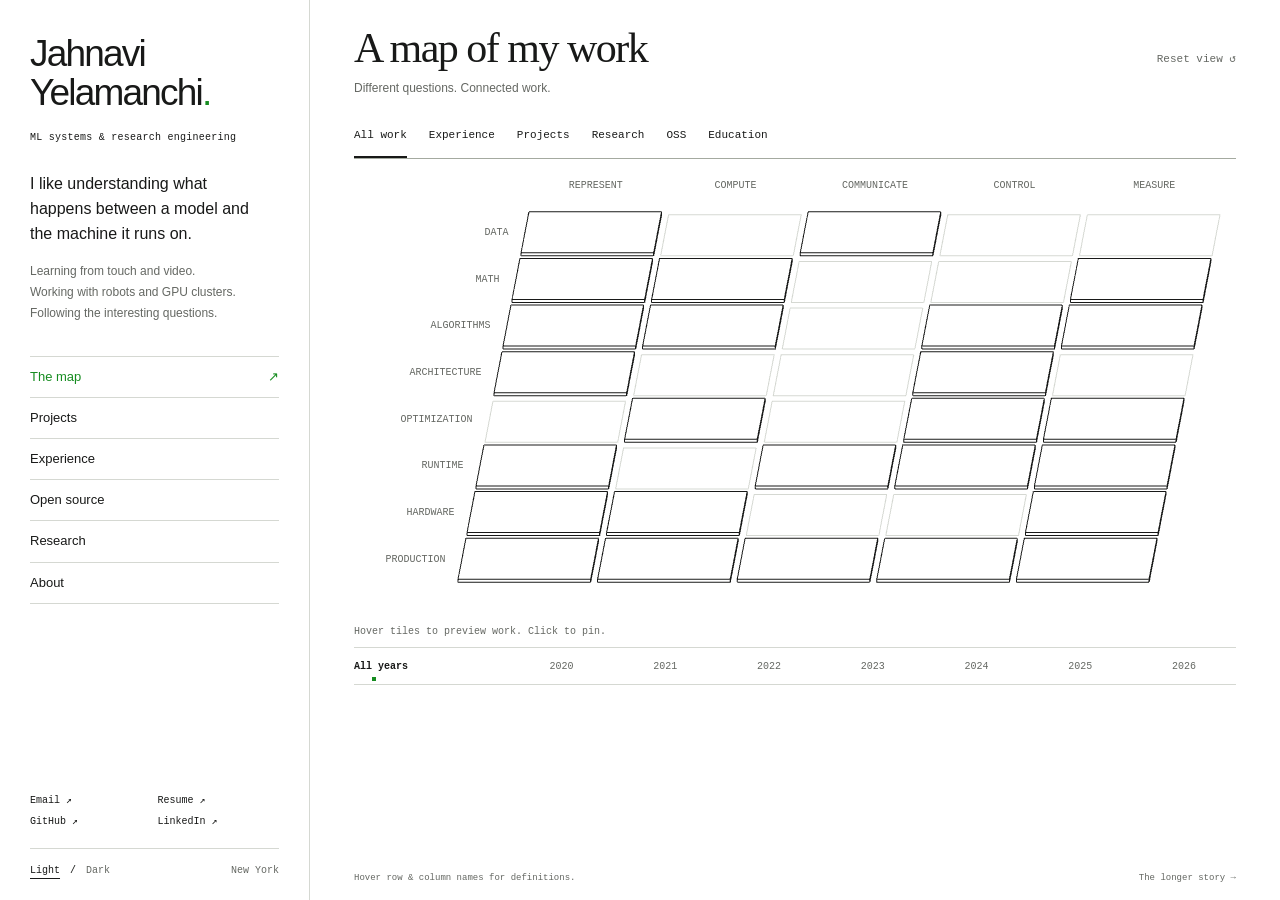
==== commit d87e8de7: "Preview separate map and scrollable work pages" ====
--- a/index.html
+++ b/index.html
@@ -9,218 +9,38 @@
 <script>try{const t=localStorage.getItem('portfolio-theme');document.documentElement.dataset.theme=t||(matchMedia('(prefers-color-scheme: dark)').matches?'dark':'light')}catch{}</script>
 <link rel="stylesheet" href="css/style.css">
 </head>
-<body>
+<body class="map-page">
 <a class="skip-link" href="#main">Skip to content</a>
 <div class="page-shell">
 <aside class="sidebar" aria-label="Introduction and navigation">
- <div class="identity"><a class="name" href="#top">Jahnavi<br>Yelamanchi<span class="name-dot">.</span></a><p class="role">ML systems &amp; research engineering</p></div>
+ <div class="identity"><a class="name" href="index.html#top">Jahnavi<br> Yelamanchi<span class="name-dot">.</span></a><p class="role">ML systems &amp; research engineering</p></div>
  <p class="intro">I like understanding what happens between a model and the machine it runs on.</p>
  <p class="intro-secondary">Learning from touch and video.<br>Working with robots and GPU clusters.<br>Following the interesting questions.</p>
  <nav class="site-nav" aria-label="Main navigation">
- <a href="#top" aria-current="location"><span>The map</span><span class="nav-mark">↗</span></a>
- <a href="#projects"><span>Projects</span><span class="nav-mark">↗</span></a>
- <a href="#experience"><span>Experience</span><span class="nav-mark">↗</span></a>
- <a href="#open-source"><span>Open source</span><span class="nav-mark">↗</span></a>
- <a href="#research"><span>Research</span><span class="nav-mark">↗</span></a>
- <a href="#about"><span>About</span><span class="nav-mark">↗</span></a>
+ <a href="index.html#top" aria-current="location"><span>The map</span><span class="nav-mark">↗</span></a>
+ <a href="work.html#projects"><span>Projects</span><span class="nav-mark">↗</span></a>
+ <a href="work.html#experience"><span>Experience</span><span class="nav-mark">↗</span></a>
+ <a href="work.html#open-source"><span>Open source</span><span class="nav-mark">↗</span></a>
+ <a href="work.html#research"><span>Research</span><span class="nav-mark">↗</span></a>
+ <a href="work.html#about"><span>About</span><span class="nav-mark">↗</span></a>
  </nav>
  <div class="sidebar-bottom"><div class="social-links"><a href="mailto:jahnavi.applc@gmail.com">Email ↗</a><a href="data/jahnavi_cv.pdf">Resume ↗</a><a href="https://github.com/jahnavi-yelamanchi/">GitHub ↗</a><a href="https://www.linkedin.com/in/jahnaviym">LinkedIn ↗</a></div>
  <div class="theme-control" role="group" aria-label="Color theme"><button data-theme-choice="light" aria-pressed="true">Light</button><span>/</span><button data-theme-choice="dark" aria-pressed="false">Dark</button><span class="local-note">New York</span></div></div>
 </aside>
-<main id="main">
-<section class="atlas-section" id="top" aria-labelledby="map-title">
+<main id="main" tabindex="-1"><section class="atlas-section" id="top" aria-labelledby="map-title">
  <header class="atlas-heading"><div><h1 id="map-title">A map of my work</h1><p>Different questions. Connected work.</p></div><button id="reset-map" class="map-reset mono">Reset view ↺</button></header>
  <div class="map-filters" role="group" aria-label="Filter map by type">
  <button data-kind="all" aria-pressed="true">All work</button><button data-kind="experience" aria-pressed="false">Experience</button><button data-kind="project" aria-pressed="false">Projects</button><button data-kind="research" aria-pressed="false">Research</button><button data-kind="oss" aria-pressed="false">OSS</button><button data-kind="education" aria-pressed="false">Education</button>
  </div>
- <div class="map-stage" id="map-stage"><canvas id="work-map" aria-hidden="true"></canvas><div id="map-labels"></div><p class="map-fallback" hidden>The interactive drawing is unavailable. Explore the same work using the filters and record controls below.</p><noscript><p class="map-fallback">Enable JavaScript to explore the map. All work is available in the listings below.</p></noscript></div>
+ <div class="map-stage" id="map-stage"><canvas id="work-map" aria-hidden="true"></canvas><div id="map-labels"></div><p class="map-fallback" hidden>The interactive drawing is unavailable. Explore the same work using the filters and record controls below.</p><noscript><p class="map-fallback">Enable JavaScript to explore the map. All work is available on the work page.</p></noscript></div>
  <div class="map-caption"><span id="map-context">Hover tiles to preview work. Click to pin.</span></div>
  <div class="year-filter" role="group" aria-label="Filter dated work by year"><button data-year="all" aria-pressed="true">All years</button><button data-year="2020" aria-pressed="false">2020</button><button data-year="2021" aria-pressed="false">2021</button><button data-year="2022" aria-pressed="false">2022</button><button data-year="2023" aria-pressed="false">2023</button><button data-year="2024" aria-pressed="false">2024</button><button data-year="2025" aria-pressed="false">2025</button><button data-year="2026" aria-pressed="false">2026</button></div>
  <div class="evidence" id="evidence" hidden aria-live="polite" aria-atomic="true">
- <div class="evidence-copy"><div class="evidence-meta mono" id="evidence-meta">Experience · 2025–26</div><h2 id="evidence-title">Learning through touch &amp; vision</h2><p id="evidence-summary">World models, tactile data, and robotics experiments at NYU CILVR.</p><a id="evidence-link" href="#experience-cilvr">View experience ↗</a></div>
+ <div class="evidence-copy"><div class="evidence-meta mono" id="evidence-meta">Experience · 2025–26</div><h2 id="evidence-title">Learning through touch &amp; vision</h2><p id="evidence-summary">World models, tactile data, and robotics experiments at NYU CILVR.</p><a id="evidence-link" href="work.html#experience-cilvr">View experience ↗</a></div>
  <div class="evidence-controls"><span id="evidence-count" class="mono"></span><div><button id="previous-record" aria-label="Previous record">←</button><button id="next-record" aria-label="Next record">→</button></div></div>
  </div>
- <div class="map-footnote"><span>Hover row & column names for definitions.</span><a href="#experience">The longer story ↓</a></div>
+ <div class="map-footnote"><span>Hover row & column names for definitions.</span><a href="work.html#projects">The longer story →</a></div>
 </section>
-<section class="listing" id="projects" aria-labelledby="projects-title"><div class="section-heading"><h2 id="projects-title">Selected projects</h2><span class="mono">04 / 11</span></div><p class="section-intro">A few things I've built, from multimodal video to the kernels underneath.</p><article class="record project" id="project-cutdown">
- <div class="record-meta"><span>Independent project</span></div>
- <div class="record-body"><h3>Cutdown</h3><p class="record-org"></p>
- <ul><li>Multimodal video-clip ranker combining transcript scoring, frozen embeddings, and a trainable ranker head</li><li>Full FastAPI + Next.js upload-to-export pipeline evaluated against human-rated highlight clips</li></ul>
-<div class="record-links"><a href="https://github.com/jahnavi-yelamanchi/cutdown">Code <span aria-hidden="true">↗</span></a><button class="map-link" data-record="project-cutdown">Locate on map <span aria-hidden="true">↗</span></button></div>
- <p class="record-tools">FastAPI · Next.js · FFmpeg · PyTorch</p></div></article><article class="record project" id="project-forge">
- <div class="record-meta"><span>Independent project</span></div>
- <div class="record-body"><h3>Forge</h3><p class="record-org"></p>
- <ul><li>Fused GPT-2 attention kernels in Triton, delivering 1.83x forward-pass speedup and 2x memory bandwidth</li><li>Profiled with NVIDIA NCU to improve pipelining, prefetch stages, and SRAM reuse</li></ul>
-<div class="record-links"><a href="https://github.com/jahnavi-yelamanchi/forge">Code <span aria-hidden="true">↗</span></a><button class="map-link" data-record="project-forge">Locate on map <span aria-hidden="true">↗</span></button></div>
- <p class="record-tools">Triton · CUDA · PyTorch · A100</p></div></article><article class="record project" id="project-inferencebench">
- <div class="record-meta"><span>Independent project</span></div>
- <div class="record-body"><h3>InferenceBench</h3><p class="record-org"></p>
- <ul><li>Benchmarking harness comparing vLLM, SGLang, TensorRT-LLM under matched conditions</li><li>Normalizes latency, throughput, and memory across five backends into an interactive dashboard</li></ul>
-<div class="record-links"><a href="https://github.com/jahnavi-yelamanchi/llm-inference-playground">Code <span aria-hidden="true">↗</span></a><button class="map-link" data-record="project-inferencebench">Locate on map <span aria-hidden="true">↗</span></button></div>
- <p class="record-tools">Python · vLLM · SGLang · TensorRT-LLM</p></div></article><article class="record project" id="project-aegis">
- <div class="record-meta"><span>Independent project</span></div>
- <div class="record-body"><h3>Aegis</h3><p class="record-org"></p>
- <ul><li>Incident-remediation platform ingesting signals from 4 sources via hybrid pgvector + OpenAI embeddings</li><li>Human-gated remediation workflows via Temporal, executing scoped Kubernetes actions with full audit trails</li></ul>
-<div class="record-links"><a href="https://github.com/jahnavi-yelamanchi/incident-intelligence-platform">Code <span aria-hidden="true">↗</span></a><button class="map-link" data-record="project-aegis">Locate on map <span aria-hidden="true">↗</span></button></div>
- <p class="record-tools">Next.js · Fastify · pgvector · Temporal · OpenAI · Kubernetes</p></div></article><details class="more-projects"><summary>Seven more experiments <span aria-hidden="true">+</span></summary><article class="record project" id="project-shadow-eval">
- <div class="record-meta"><span>Independent project</span></div>
- <div class="record-body"><h3>Shadow Eval</h3><p class="record-org"></p>
- <ul><li>Production shadow-evaluation service replaying live requests against candidates without affecting users</li><li>Blinded pairwise evaluation, statistical regression gates, PII redaction, and cost tracking; flagged an injected regression across 80 paired evaluations at p = 8.27×10⁻²⁵</li></ul>
-<div class="record-links"><a href="https://github.com/jahnavi-yelamanchi/shadoweval">Code <span aria-hidden="true">↗</span></a><button class="map-link" data-record="project-shadow-eval">Locate on map <span aria-hidden="true">↗</span></button></div>
- <p class="record-tools">Python · FastAPI · SQLite · Docker</p></div></article><article class="record project" id="project-livecanvas">
- <div class="record-meta"><span>Independent project</span></div>
- <div class="record-body"><h3>LiveCanvas</h3><p class="record-org"></p>
- <ul><li>Self-hosted real-time collaborative whiteboard, drawing/cursors/presence synced via Yjs CRDTs</li><li>Offline edits persisted to IndexedDB, auto-merging on reconnect across Redis-backed replicas</li></ul>
-<div class="record-links"><a href="https://github.com/jahnavi-yelamanchi/livecanvas">Code <span aria-hidden="true">↗</span></a><button class="map-link" data-record="project-livecanvas">Locate on map <span aria-hidden="true">↗</span></button></div>
- <p class="record-tools">TypeScript · React · Yjs · Redis · PostgreSQL · Docker</p></div></article><article class="record project" id="project-privatetext">
- <div class="record-meta"><span>Independent project</span></div>
- <div class="record-body"><h3>PrivateText</h3><p class="record-org"></p>
- <ul><li>Fine-tuned PII-redaction classifier compiled with Torch-TensorRT FP16, cutting P50 latency 4.7x at 90.1% F1</li><li>Deployed on Modal, serving character-accurate entity spans in production</li></ul>
-<div class="record-links"><a href="https://github.com/jahnavi-yelamanchi/private-text">Code <span aria-hidden="true">↗</span></a><button class="map-link" data-record="project-privatetext">Locate on map <span aria-hidden="true">↗</span></button></div>
- <p class="record-tools">PyTorch · Torch-TensorRT · FastAPI · Modal</p></div></article><article class="record project" id="project-triage">
- <div class="record-meta"><span>Independent project</span></div>
- <div class="record-body"><h3>Triage</h3><p class="record-org"></p>
- <ul><li>Fine-tuned ticket-priority classifier, quantized to INT8 ONNX, cutting latency 32.75ms → 17.15ms</li><li>FastAPI microservice on Modal, 53.3% macro F1 on 6,000+ class-imbalanced tickets</li></ul>
-<div class="record-links"><a href="https://github.com/jahnavi-yelamanchi/ticket-priority-classifier">Code <span aria-hidden="true">↗</span></a><button class="map-link" data-record="project-triage">Locate on map <span aria-hidden="true">↗</span></button></div>
- <p class="record-tools">PyTorch · ONNX Runtime · FastAPI · Modal</p></div></article><article class="record project" id="project-askmydb">
- <div class="record-meta"><span>Independent project</span></div>
- <div class="record-body"><h3>AskMyDB</h3><p class="record-org"></p>
- <ul><li>Text-to-SQL copilot using OpenAI function calling with read-only SELECT validation, 93% accuracy</li><li>Dockerized FastAPI + React + Postgres, auto-rendering charts, deployed on Railway</li></ul>
-<div class="record-links"><a href="https://github.com/jahnavi-yelamanchi/askmydb">Code <span aria-hidden="true">↗</span></a><button class="map-link" data-record="project-askmydb">Locate on map <span aria-hidden="true">↗</span></button></div>
- <p class="record-tools">FastAPI · OpenAI · PostgreSQL · React</p></div></article><article class="record project" id="project-surge">
- <div class="record-meta"><span>Independent project</span></div>
- <div class="record-body"><h3>Surge</h3><p class="record-org"></p>
- <ul><li>Extended vLLM&#x27;s paged-attention serving for Llama-3-8B, increasing throughput 2.4x at 100ms p99 latency</li><li>Optimized in-flight batching and KV-cache eviction under bursty single-GPU load</li></ul>
-<div class="record-links"><a href="https://github.com/jahnavi-yelamanchi/surge">Code <span aria-hidden="true">↗</span></a><button class="map-link" data-record="project-surge">Locate on map <span aria-hidden="true">↗</span></button></div>
- <p class="record-tools">vLLM · CUDA · Kubernetes</p></div></article><article class="record project" id="project-squelch">
- <div class="record-meta"><span>Independent project</span></div>
- <div class="record-body"><h3>Squelch</h3><p class="record-org"></p>
- <ul><li>Post-training INT8 quantization on Whisper-small via TensorRT, cutting latency 2.7x at 0.3 WER degradation</li><li>Profiled memory bandwidth and SM occupancy with NVIDIA Nsight to remove throughput regressions</li></ul>
-<div class="record-links"><a href="https://github.com/jahnavi-yelamanchi/int8_quant">Code <span aria-hidden="true">↗</span></a><button class="map-link" data-record="project-squelch">Locate on map <span aria-hidden="true">↗</span></button></div>
- <p class="record-tools">PyTorch · TensorRT · ONNX</p></div></article></details></section><section class="listing" id="experience" aria-labelledby="experience-title"><div class="section-heading"><h2 id="experience-title">Experience</h2><span class="mono">06 entries</span></div><p class=section-intro>Research and applied work, from undergraduate study to hands-on robotics and ML systems.</p><article class="record experience" id="experience-eminent">
- <div class="record-meta"><span>Jul 2026 – Present</span></div>
- <div class="record-body"><h3>Software Engineer</h3><p class="record-org">Eminent Services Corporation</p>
- <ul><li>Tested IDMS product workflows and backend integrations, identifying functional defects across production features</li><li>Collaborated with developers to reproduce failures, document findings, and support root-cause analysis and fixes</li></ul>
-
- <p class="record-tools">QA · Backend</p></div></article><article class="record experience" id="experience-cilvr">
- <div class="record-meta"><span>Apr 2025 – Apr 2026</span></div>
- <div class="record-body"><h3>ML &amp; Robotics Researcher</h3><p class="record-org">NYU CILVR (GRAIL)</p>
- <ul><li>Developed tactile-centric world models using AnySkin sensor + video for reorientation tasks in LIBERO</li><li>Designed a custom &quot;push-to-align&quot; block–cabinet task with full dynamics and latent-space modeling for RL</li><li>Built a tactile/proprioceptive data pipeline; fixed a temporal aggregation bug, improving held-out completion</li><li>Deployed robotics workloads via Singularity with Tailscale-based remote access, enabling off-site experiment execution</li></ul>
-
- <p class="record-tools">PyTorch · MuJoCo · Robosuite · RL · Singularity</p></div></article><article class="record experience" id="experience-sai">
- <div class="record-meta"><span>Oct 2024 – Apr 2025</span></div>
- <div class="record-body"><h3>ML Systems &amp; Inference Researcher</h3><p class="record-org">System &amp; AI Lab (NYU)</p>
- <ul><li>Reduced Efficient-VAR inference latency 17% on NVIDIA A100s via Triton kernels and memory-path profiling</li><li>Built a non-invasive instrumentation framework to visualize top-k / top-p / CFG tradeoffs</li><li>Shipped transfer-learning pipelines across 3 research projects; PostgreSQL experiment tracking cut logging overhead 35%</li><li>Orchestrated multi-node GPU experiments on Slurm, debugging training failures and scheduling overnight evaluations</li></ul>
-
- <p class="record-tools">Triton · CUDA · PostgreSQL · Slurm</p></div></article><article class="record experience" id="experience-tata">
- <div class="record-meta"><span>Jan 2024 – May 2024</span></div>
- <div class="record-body"><h3>Machine Learning Intern</h3><p class="record-org">Tata Steel</p>
- <ul><li>Built a generative AI system for automated steel surface defect detection</li><li>GAN-based data generation pipeline lifted rare-class recall by 28%; containerized training-to-inference with Docker + GitHub Actions</li></ul>
-
- <p class="record-tools">GANs · Docker · CI/CD</p></div></article><article class="record experience" id="experience-samsung">
- <div class="record-meta"><span>Jul 2023 – Dec 2023</span></div>
- <div class="record-body"><h3>Research Intern</h3><p class="record-org">Samsung R&amp;D Institute India</p>
- <ul><li>Optimized CNN/RNN architectures for &lt;10ms mobile inference via quantization and pruning</li><li>Built production pipelines syncing vision, audio, and sensor signals at sub-100ms end-to-end latency</li></ul>
-
- <p class="record-tools">Quantization · Pruning · Mobile</p></div></article><article class="record experience" id="experience-hpe">
- <div class="record-meta"><span>Dec 2022 – Jan 2023</span></div>
- <div class="record-body"><h3>Data Science Intern</h3><p class="record-org">Hewlett Packard Enterprise</p>
- <ul><li>Trained multilingual text classifiers on 11k+ samples (93% accuracy) with custom NLP pipelines</li><li>Deployed distributed training on Azure ML with hyperparameter tuning and A/B testing infrastructure</li></ul>
-
- <p class="record-tools">NLP · Azure ML</p></div></article></section><section class="listing" id="open-source" aria-labelledby="open-source-title"><div class="section-heading"><h2 id="open-source-title">Open source</h2><span class="mono">03 entries</span></div><p class=section-intro>Small changes in systems I care about. The pull requests tell the story.</p><article class="record oss" id="oss-deepspeed">
- <div class="record-meta"><h3><a href="https://github.com/deepspeedai/DeepSpeed">DeepSpeed <span aria-hidden="true">↗</span></a></h3></div>
- <div class="record-body">
- <ul><li>Added input validation and regression tests for distributed checkpointing and schedulers, preventing runtime failures (PR #8126)</li><li>Built optimization-pass contracts and schedule validation for DeepCompile, detecting pre-execution conflicts (PR #8139)</li></ul>
-<div class="record-links"><a href="https://github.com/deepspeedai/DeepSpeed/pull/8126">PR #8126 <span aria-hidden="true">↗</span></a><a href="https://github.com/deepspeedai/DeepSpeed/pull/8139">PR #8139 <span aria-hidden="true">↗</span></a><button class="map-link" data-record="oss-deepspeed">Locate on map <span aria-hidden="true">↗</span></button></div>
- <p class="record-tools">Python · PyTorch · Distributed Systems</p></div></article><article class="record oss" id="oss-vllm">
- <div class="record-meta"><h3><a href="https://github.com/vllm-project/vllm">vLLM <span aria-hidden="true">↗</span></a></h3></div>
- <div class="record-body">
- <ul><li>Root-caused and patched an out-of-bounds memory read in a Triton MoE kernel, resolving a CUDA illegal access (PR #48371)</li><li>Developed a regression test suite, resolving 12/60 failing cases with up to 98% reference-implementation mismatch</li></ul>
-<div class="record-links"><a href="https://github.com/vllm-project/vllm/pull/48371">PR #48371 <span aria-hidden="true">↗</span></a><button class="map-link" data-record="oss-vllm">Locate on map <span aria-hidden="true">↗</span></button></div>
- <p class="record-tools">Python · Triton · CUDA</p></div></article><article class="record oss" id="oss-huggingface-lerobot">
- <div class="record-meta"><h3><a href="https://github.com/huggingface/lerobot">HuggingFace LeRobot <span aria-hidden="true">↗</span></a></h3></div>
- <div class="record-body">
- <ul><li>Added a task-prompt configuration option to RoboCasa&#x27;s eval env, fixing a natural-language/CamelCase mismatch (PR #4073)</li><li>Developed unit tests covering task-prompt selection and configuration validation</li></ul>
-<div class="record-links"><a href="https://github.com/huggingface/lerobot/pull/4073">PR #4073 <span aria-hidden="true">↗</span></a><button class="map-link" data-record="oss-huggingface-lerobot">Locate on map <span aria-hidden="true">↗</span></button></div>
- <p class="record-tools">Python · PyTorch · Gym</p></div></article></section><section class="listing" id="research" aria-labelledby="research-title"><div class="section-heading"><h2 id="research-title">Publications & thesis</h2><span class="mono">05 entries</span></div><article class="record research" id="research-reference-wording">
- <div class="record-meta"><span>Oct 2026</span><figure class="research-visual"><svg viewBox="0 0 168 150" role="img" aria-label="Mean top-1 retrieval accuracy: character TF-IDF 61.3%, BM25 55.6%, word TF-IDF 54.9%. RLBench held-out instructions, averaged over 80 reference galleries."><text x="8" y="14">TOP-1 ACCURACY</text><text x="8" y="37">CHAR TF-IDF</text><text x="160" y="37" text-anchor="end">61.3%</text><path class="diagram-line" d="M8 50h152"/><rect class="chart-bar" x="8" y="45" width="93.18" height="10"/><text x="8" y="78">BM25</text><text x="160" y="78" text-anchor="end">55.6%</text><path class="diagram-line" d="M8 91h152"/><rect class="chart-bar" x="8" y="86" width="84.51" height="10"/><text x="8" y="119">WORD TF-IDF</text><text x="160" y="119" text-anchor="end">54.9%</text><path class="diagram-line" d="M8 132h152"/><rect class="chart-bar" x="8" y="127" width="83.45" height="10"/></svg><figcaption>RLBench · 80 galleries</figcaption></figure></div>
- <div class="record-body"><h3>Reference Wording Shapes Retrieval of Robot Task Instructions</h3><p class="record-org">arXiv preprint · arXiv:2610.17549</p>
- <p class="authors">Jahnavi Yelamanchi</p><p>Studies how reference wording changes instruction-to-task retrieval in RLBench. Across 62 tasks and 80 reference galleries, character TF-IDF reaches 61.3% mean top-1 accuracy; adding a second reference description improves accuracy by 7.0 percentage points on matched queries.</p>
-<div class="record-links"><a href="https://arxiv.org/abs/2610.17549">Read Paper <span aria-hidden="true">↗</span></a><button class="map-link" data-record="research-reference-wording">Locate on map <span aria-hidden="true">↗</span></button></div>
- </div></article><article class="record research" id="research-thesis">
- <div class="record-meta"><span>2026</span><figure class="research-visual"><svg viewBox="0 0 168 150" role="img" aria-label="Conceptual sketch: vision and touch feed a world model that predicts a future state."><text x="8" y="14">VISION</text><text x="102" y="14">TOUCH</text>
-  <rect class="diagram-line" x="8" y="23" width="58" height="35"/>
-  <path class="diagram-line" d="M12 52 28 36 38 45 48 33 62 49"/>
-  <circle class="diagram-line" cx="53" cy="31" r="3"/>
-  <rect class="diagram-line" x="102" y="23" width="58" height="35"/>
-  <path class="diagram-accent" d="M108 43h7l4-7 5 15 5-22 5 14h20"/>
-  <path class="diagram-line" d="M37 58v14h47v14m47-28v14H84"/>
-  <rect class="diagram-line" x="34" y="86" width="100" height="25"/>
-  <text x="84" y="102" text-anchor="middle">WORLD MODEL</text>
-  <path class="diagram-line" d="M84 111v15m-3-3 3 3 3-3"/>
-  <text x="84" y="140" text-anchor="middle">NEXT STATE</text></svg><figcaption>Vision + touch</figcaption></figure></div>
- <div class="record-body"><h3>Visuo-Tactile World Models for Dexterous Manipulation: From Simulation Benchmarks to Real-World Skin Sensing</h3><p class="record-org">MASTER&#x27;S THESIS · NEW YORK UNIVERSITY · 2026</p>
- <p class="authors">Jahnavi Yelamanchi</p><p>Builds world models that fuse tactile (AnySkin) and visual signals for dexterous robotic manipulation, evaluated across simulation benchmarks and real-world skin-sensing setups.</p>
-<div class="record-links"><a href="https://www.proquest.com/openview/afca2ee55e6ee4220fe67b2dfab4122b/1?pq-origsite=gscholar&amp;cbl=18750&amp;diss=y">Read Thesis <span aria-hidden="true">↗</span></a><button class="map-link" data-record="research-thesis">Locate on map <span aria-hidden="true">↗</span></button></div>
- </div></article><article class="record research" id="research-csf">
- <div class="record-meta"><span>2025</span><img class="paper-image" src="images/csf-gan.png" alt="Figure from Prediction of Cerebrospinal Fluid (CSF) Pressure with Generative Adversarial Network Synthetic Plasma-CSF Biomarker Pairing" loading="lazy" width="320" height="200"></div>
- <div class="record-body"><h3>Prediction of Cerebrospinal Fluid (CSF) Pressure with Generative Adversarial Network Synthetic Plasma-CSF Biomarker Pairing</h3><p class="record-org">FIG. 01 · NEUROINFORMATICS · VOL 23(3) · 2025</p>
- <p class="authors">Phani Paladugu, Rahul Kumar, Jahnavi Yelamanchi, et al.</p><p>Introduces a GAN-augmented ensemble model using plasma cfRNA to predict CSF pressure non-invasively. Demonstrates high predictive accuracy and clinical relevance for ICP monitoring in spaceflight and clinical contexts.</p>
-<div class="record-links"><a href="data/csf-gan.pdf">Read Paper <span aria-hidden="true">↗</span></a><button class="map-link" data-record="research-csf">Locate on map <span aria-hidden="true">↗</span></button></div>
- </div></article><article class="record research" id="research-gan">
- <div class="record-meta"><span>2025</span><img class="paper-image" src="images/anime.png" alt="Figure from Performance Evaluation of Generative Adversarial Networks for Anime Face Synthesis Using Deep Learning Approaches" loading="lazy" width="320" height="200"></div>
- <div class="record-body"><h3>Performance Evaluation of Generative Adversarial Networks for Anime Face Synthesis Using Deep Learning Approaches</h3><p class="record-org">FIG. 02 · MULTIDISCIPLINARY SCIENCE JOURNAL · VOL 7(3) · 2025</p>
- <p class="authors">Jahnavi Yelamanchi, Perepi Rajarajeswari, Redrowthu Vijaya Saraswathi, et al.</p><p>Comparative study of GAN variants (DCGAN, ProGAN, StyleGAN2) for anime face synthesis. StyleGAN2 demonstrated superior effectiveness, achieving the lowest FID score among tested models.</p>
-<div class="record-links"><a href="https://www.malque.pub/ojs/index.php/msj/article/view/3868">Read Paper <span aria-hidden="true">↗</span></a><button class="map-link" data-record="research-gan">Locate on map <span aria-hidden="true">↗</span></button></div>
- </div></article><article class="record research" id="research-neuro">
- <div class="record-meta"><span>2024</span><img class="paper-image" src="images/neuro-img.png" alt="Figure from Artificial Intelligence-Based Methodologies for Early Diagnostic Precision and Personalized Therapeutic Strategies in Neuro-Ophthalmic and Neurodegenerative Pathologies" loading="lazy" width="320" height="200"></div>
- <div class="record-body"><h3>Artificial Intelligence-Based Methodologies for Early Diagnostic Precision and Personalized Therapeutic Strategies in Neuro-Ophthalmic and Neurodegenerative Pathologies</h3><p class="record-org">FIG. 03 · BRAIN SCIENCES · VOL 14(12) · 2024</p>
- <p class="authors">Rahul Kumar, Ethan Waisberg, Jahnavi Yelamanchi, et al.</p><p>Review highlighting the role of AI-enhanced diffusion MRI and PET imaging in early diagnosis of neurodegenerative and neuro-ophthalmic disorders, integrating multimodal data with deep learning models for improved precision.</p>
-<div class="record-links"><a href="https://www.mdpi.com/2076-3425/14/12/1266">Read Paper <span aria-hidden="true">↗</span></a><button class="map-link" data-record="research-neuro">Locate on map <span aria-hidden="true">↗</span></button></div>
- </div></article></section>
-<section class="listing about" id="about" aria-labelledby="about-title"><div class="section-heading"><h2 id="about-title">A little more context</h2><span class="mono">2020 — 2026</span></div>
-<div class="about-intro"><img src="images/headshot.png" alt="Jahnavi by a pond in autumn" width="461" height="471" loading="lazy"><div><h3>Between models<br>and machines.</h3><p>I'm drawn to the parts of ML that meet the real world: a robot learning through touch, a model waiting on memory, an experiment that needs to run reliably.</p><p>Six years of computer science and computer engineering have taken me through research, applied ML, and the systems underneath. I like being able to follow the problem across those boundaries.</p><p>Right now, I'm digging further into how hardware shapes a model, how to understand what it learns, and how to keep agents useful over longer tasks.</p></div></div>
-<div class="education-list"><article class="record education" id="education-nyu">
- <div class="record-meta"><span>Aug 2024 – May 2026</span></div>
- <div class="record-body"><h3>New York University</h3><p class="record-org">Master&#x27;s in Computer Engineering · GPA 3.83/4.0</p>
- <p>Coursework: ML, Computer Vision, Reinforcement Learning, Hardware Accelerator Design. Thesis: Visuo-Tactile World Models for Dexterous Manipulation.</p>
-<div class="record-links"><button class="map-link" data-record="education-nyu">Locate on map <span aria-hidden="true">↗</span></button></div>
- </div></article><article class="record education" id="education-vit">
- <div class="record-meta"><span>Sept 2020 – June 2024</span></div>
- <div class="record-body"><h3>Vellore Institute of Technology</h3><p class="record-org">Bachelor&#x27;s in Computer Science Engineering · GPA 3.97/4.0</p>
- <p>Visiting student at the National University of Singapore, Dec 2022 – May 2023. Also taught as Student Instructor for CSE1006 (Blockchain &amp; Cryptocurrency Technologies, Winter 2023) and CSE4001 (Parallel &amp; Distributed Computing, Fall 2023).</p>
-<div class="record-links"><button class="map-link" data-record="education-vit">Locate on map <span aria-hidden="true">↗</span></button></div>
- </div></article></div>
-<details class="toolbox"><summary>Tools I work with <span aria-hidden="true">+</span></summary><div class="skills-grid"><div><h3>Inference &amp; Optimization</h3><p>Triton · TensorRT · vLLM · KV-cache · Paged Attention</p></div><div><h3>Languages</h3><p>Python · C/C++ · CUDA · SQL · TypeScript · Bash · MATLAB</p></div><div><h3>ML &amp; DL</h3><p>PyTorch · JAX · TensorFlow · scikit-learn · OpenCV · RAG · LangChain · LangGraph</p></div><div><h3>Infrastructure &amp; Backend</h3><p>FastAPI · Node.js · AWS · GCP · Azure ML · Docker · Kubernetes · CI/CD · PostgreSQL · pgvector · MongoDB · Pinecone</p></div><div><h3>Tools</h3><p>Git · Linux · Claude Code · Codex</p></div><div><h3>Robotics &amp; RL</h3><p>ROS · MuJoCo · Robosuite · IsaacSim · Stable-Baselines3</p></div></div></details>
-</section>
-<section class="listing contact" id="contact" aria-labelledby="contact-title"><h2 id="contact-title">Good problems. Good people.</h2><p>I'm interested in ML engineering and research roles, thoughtful teams, and ideas worth testing.</p><a class="contact-email" href="mailto:jahnavi.applc@gmail.com">Let's talk ↗</a><div class="contact-links"><a href="data/jahnavi_cv.pdf">Resume ↗</a><a href="https://scholar.google.com/citations?user=SkukPTgAAAAJ&amp;hl=en">Google Scholar ↗</a><a href="https://x.com/sugoi_loop">Elsewhere ↗</a></div></section>
-<footer class="site-footer">
- <div class="transformer-heading"><span>A little attention.</span><button id="toggle-footer-motion" aria-pressed="false" aria-label="Pause footer animation" hidden>Pause motion</button></div>
- <div class="transformer-art is-paused" id="transformer-art">
- <svg class="transformer-wide" viewBox="0 0 960 180" role="img" aria-labelledby="transformer-title transformer-description">
- <title id="transformer-title">A transformer block, in pixels</title>
- <desc id="transformer-description">Tokens become embeddings, pass through masked self-attention and a feed-forward network, with residual connections and normalization, to produce contextual representations. A schematic of information flow.</desc>
- <g class="flow-wires"><path d="M76 84h40m108 0h64m100 0h49m48 0h93m150 0h49m48 0h53"/>
- <path d="M250 84V24h211v34m76 26V24h264v34"/>
- <path d="m450 47 11 11 11-11m318 0 11 11 11-11"/></g>
- <g class="flow-packets"><path d="M76 84h40m108 0h64m100 0h49m48 0h93m150 0h49m48 0h53"/></g>
- <g class="block-outline"><rect x="116" y="48" width="108" height="72"/><rect x="288" y="38" width="100" height="92"/><rect x="437" y="58" width="48" height="52"/><rect x="578" y="38" width="150" height="92"/><rect x="777" y="58" width="48" height="52"/></g>
- <g class="embedding-lines"><path d="M132 65h76m-76 12h76m-76 12h76m-76 12h76"/></g>
- <g><rect class="token-pixel" x="28" y="58" width="4" height="4" style="--delay:-0.45s"/><rect class="token-pixel" x="38" y="58" width="4" height="4" style="--delay:-0.9s"/><rect class="token-pixel" x="48" y="58" width="4" height="4" style="--delay:-1.35s"/><rect class="token-pixel" x="58" y="58" width="4" height="4" style="--delay:-1.8s"/><rect class="token-pixel" x="18" y="70" width="4" height="4" style="--delay:-0.45s"/><rect class="token-pixel" x="38" y="70" width="4" height="4" style="--delay:-1.35s"/><rect class="token-pixel" x="48" y="70" width="4" height="4" style="--delay:-1.8s"/><rect class="token-pixel" x="58" y="70" width="4" height="4" style="--delay:-2.25s"/><rect class="token-pixel" x="18" y="82" width="4" height="4" style="--delay:-0.9s"/><rect class="token-pixel" x="28" y="82" width="4" height="4" style="--delay:-1.35s"/><rect class="token-pixel" x="48" y="82" width="4" height="4" style="--delay:-2.25s"/><rect class="token-pixel" x="58" y="82" width="4" height="4" style="--delay:-2.7s"/><rect class="token-pixel" x="18" y="94" width="4" height="4" style="--delay:-1.35s"/><rect class="token-pixel" x="28" y="94" width="4" height="4" style="--delay:-1.8s"/><rect class="token-pixel" x="38" y="94" width="4" height="4" style="--delay:-2.25s"/><rect class="token-pixel" x="58" y="94" width="4" height="4" style="--delay:-3.15s"/><rect class="token-pixel" x="18" y="106" width="4" height="4" style="--delay:-1.8s"/><rect class="token-pixel" x="28" y="106" width="4" height="4" style="--delay:-2.25s"/><rect class="token-pixel" x="38" y="106" width="4" height="4" style="--delay:-2.7s"/><rect class="token-pixel" x="48" y="106" width="4" height="4" style="--delay:-3.15s"/><rect class="attention-pixel" x="308" y="51" width="6" height="6" style="--weight:0.2;--delay:0.0s"/><rect class="attention-pixel" x="308" y="61" width="6" height="6" style="--weight:0.2;--delay:-0.5s"/><rect class="attention-pixel" x="318" y="61" width="6" height="6" style="--weight:0.5;--delay:-0.85s"/><rect class="attention-pixel" x="308" y="71" width="6" height="6" style="--weight:0.2;--delay:-1.0s"/><rect class="attention-pixel" x="318" y="71" width="6" height="6" style="--weight:0.5;--delay:-1.35s"/><rect class="attention-pixel" x="328" y="71" width="6" height="6" style="--weight:0.8;--delay:-1.7s"/><rect class="attention-pixel" x="308" y="81" width="6" height="6" style="--weight:0.2;--delay:-1.5s"/><rect class="attention-pixel" x="318" y="81" width="6" height="6" style="--weight:0.5;--delay:-1.85s"/><rect class="attention-pixel" x="328" y="81" width="6" height="6" style="--weight:0.8;--delay:-2.2s"/><rect class="attention-pixel" x="338" y="81" width="6" height="6" style="--weight:0.4;--delay:-2.55s"/><rect class="attention-pixel" x="308" y="91" width="6" height="6" style="--weight:0.2;--delay:-2.0s"/><rect class="attention-pixel" x="318" y="91" width="6" height="6" style="--weight:0.5;--delay:-2.35s"/><rect class="attention-pixel" x="328" y="91" width="6" height="6" style="--weight:0.8;--delay:-2.7s"/><rect class="attention-pixel" x="338" y="91" width="6" height="6" style="--weight:0.4;--delay:-3.05s"/><rect class="attention-pixel" x="348" y="91" width="6" height="6" style="--weight:0.7;--delay:-3.4s"/><rect class="attention-pixel" x="308" y="101" width="6" height="6" style="--weight:0.2;--delay:-2.5s"/><rect class="attention-pixel" x="318" y="101" width="6" height="6" style="--weight:0.5;--delay:-2.85s"/><rect class="attention-pixel" x="328" y="101" width="6" height="6" style="--weight:0.8;--delay:-3.2s"/><rect class="attention-pixel" x="338" y="101" width="6" height="6" style="--weight:0.4;--delay:-3.55s"/><rect class="attention-pixel" x="348" y="101" width="6" height="6" style="--weight:0.7;--delay:-3.9s"/><rect class="attention-pixel" x="358" y="101" width="6" height="6" style="--weight:0.3;--delay:-4.25s"/><rect class="attention-pixel" x="308" y="111" width="6" height="6" style="--weight:0.2;--delay:-3.0s"/><rect class="attention-pixel" x="318" y="111" width="6" height="6" style="--weight:0.5;--delay:-3.35s"/><rect class="attention-pixel" x="328" y="111" width="6" height="6" style="--weight:0.8;--delay:-3.7s"/><rect class="attention-pixel" x="338" y="111" width="6" height="6" style="--weight:0.4;--delay:-4.05s"/><rect class="attention-pixel" x="348" y="111" width="6" height="6" style="--weight:0.7;--delay:-4.4s"/><rect class="attention-pixel" x="358" y="111" width="6" height="6" style="--weight:0.3;--delay:-4.75s"/><rect class="attention-pixel" x="368" y="111" width="6" height="6" style="--weight:0.6;--delay:-5.1s"/><rect class="token-pixel" x="902" y="58" width="4" height="4" style="--delay:-3.45s"/><rect class="token-pixel" x="912" y="58" width="4" height="4" style="--delay:-3.9s"/><rect class="token-pixel" x="922" y="58" width="4" height="4" style="--delay:-4.35s"/><rect class="token-pixel" x="932" y="58" width="4" height="4" style="--delay:-4.8s"/><rect class="token-pixel" x="892" y="70" width="4" height="4" style="--delay:-3.45s"/><rect class="token-pixel" x="902" y="70" width="4" height="4" style="--delay:-3.9s"/><rect class="token-pixel" x="912" y="70" width="4" height="4" style="--delay:-4.35s"/><rect class="token-pixel" x="932" y="70" width="4" height="4" style="--delay:-5.25s"/><rect class="token-pixel" x="892" y="82" width="4" height="4" style="--delay:-3.9s"/><rect class="token-pixel" x="912" y="82" width="4" height="4" style="--delay:-4.8s"/><rect class="token-pixel" x="922" y="82" width="4" height="4" style="--delay:-5.25s"/><rect class="token-pixel" x="932" y="82" width="4" height="4" style="--delay:-5.7s"/><rect class="token-pixel" x="892" y="94" width="4" height="4" style="--delay:-4.35s"/><rect class="token-pixel" x="902" y="94" width="4" height="4" style="--delay:-4.8s"/><rect class="token-pixel" x="912" y="94" width="4" height="4" style="--delay:-5.25s"/><rect class="token-pixel" x="922" y="94" width="4" height="4" style="--delay:-5.7s"/><rect class="token-pixel" x="892" y="106" width="4" height="4" style="--delay:-4.8s"/><rect class="token-pixel" x="902" y="106" width="4" height="4" style="--delay:-5.25s"/><rect class="token-pixel" x="922" y="106" width="4" height="4" style="--delay:-6.15s"/><rect class="token-pixel" x="932" y="106" width="4" height="4" style="--delay:-6.6s"/></g>
- <g class="network-lines"><path d="M628 67 663 52 698 67"/><path d="M628 67 663 63 698 67"/><path d="M628 67 663 74 698 67"/><path d="M628 67 663 85 698 67"/><path d="M628 67 663 96 698 67"/><path d="M628 67 663 107 698 67"/><path d="M628 67 663 118 698 67"/><path d="M628 83 663 52 698 83"/><path d="M628 83 663 63 698 83"/><path d="M628 83 663 74 698 83"/><path d="M628 83 663 85 698 83"/><path d="M628 83 663 96 698 83"/><path d="M628 83 663 107 698 83"/><path d="M628 83 663 118 698 83"/><path d="M628 99 663 52 698 99"/><path d="M628 99 663 63 698 99"/><path d="M628 99 663 74 698 99"/><path d="M628 99 663 85 698 99"/><path d="M628 99 663 96 698 99"/><path d="M628 99 663 107 698 99"/><path d="M628 99 663 118 698 99"/></g><g class="network-nodes"><rect x="626" y="65" width="4" height="4"/><rect x="626" y="81" width="4" height="4"/><rect x="626" y="97" width="4" height="4"/><rect x="661" y="50" width="4" height="4"/><rect x="661" y="61" width="4" height="4"/><rect x="661" y="72" width="4" height="4"/><rect x="661" y="83" width="4" height="4"/><rect x="661" y="94" width="4" height="4"/><rect x="661" y="105" width="4" height="4"/><rect x="661" y="116" width="4" height="4"/><rect x="696" y="65" width="4" height="4"/><rect x="696" y="81" width="4" height="4"/><rect x="696" y="97" width="4" height="4"/></g>
- <g class="norm-labels"><text x="461" y="80">+</text><text x="461" y="97">NORM</text><text x="801" y="80">+</text><text x="801" y="97">NORM</text></g>
- <g class="block-labels"><text x="40" y="154">TOKENS</text><text x="170" y="154">EMBEDDINGS</text><text x="338" y="154">SELF-ATTENTION</text><text x="653" y="154">FEED-FORWARD</text><text x="915" y="154">CONTEXT</text></g>
- </svg>
- <svg class="transformer-compact" viewBox="0 0 360 150" role="img" aria-labelledby="attention-detail-title">
- <title id="attention-detail-title">Self-attention detail: tokens gather context through a masked attention matrix.</title>
- <g class="flow-wires"><path d="M76 84h60m88 0h56"/></g>
- <g class="flow-packets"><path d="M76 84h60m88 0h56"/></g>
- <g class="block-outline"><rect x="136" y="38" width="88" height="92"/></g>
- <g><rect class="token-pixel" x="28" y="58" width="4" height="4" style="--delay:-0.45s"/><rect class="token-pixel" x="38" y="58" width="4" height="4" style="--delay:-0.9s"/><rect class="token-pixel" x="48" y="58" width="4" height="4" style="--delay:-1.35s"/><rect class="token-pixel" x="58" y="58" width="4" height="4" style="--delay:-1.8s"/><rect class="token-pixel" x="18" y="70" width="4" height="4" style="--delay:-0.45s"/><rect class="token-pixel" x="38" y="70" width="4" height="4" style="--delay:-1.35s"/><rect class="token-pixel" x="48" y="70" width="4" height="4" style="--delay:-1.8s"/><rect class="token-pixel" x="58" y="70" width="4" height="4" style="--delay:-2.25s"/><rect class="token-pixel" x="18" y="82" width="4" height="4" style="--delay:-0.9s"/><rect class="token-pixel" x="28" y="82" width="4" height="4" style="--delay:-1.35s"/><rect class="token-pixel" x="48" y="82" width="4" height="4" style="--delay:-2.25s"/><rect class="token-pixel" x="58" y="82" width="4" height="4" style="--delay:-2.7s"/><rect class="token-pixel" x="18" y="94" width="4" height="4" style="--delay:-1.35s"/><rect class="token-pixel" x="28" y="94" width="4" height="4" style="--delay:-1.8s"/><rect class="token-pixel" x="38" y="94" width="4" height="4" style="--delay:-2.25s"/><rect class="token-pixel" x="58" y="94" width="4" height="4" style="--delay:-3.15s"/><rect class="token-pixel" x="18" y="106" width="4" height="4" style="--delay:-1.8s"/><rect class="token-pixel" x="28" y="106" width="4" height="4" style="--delay:-2.25s"/><rect class="token-pixel" x="38" y="106" width="4" height="4" style="--delay:-2.7s"/><rect class="token-pixel" x="48" y="106" width="4" height="4" style="--delay:-3.15s"/></g><g transform="translate(-160 0)"><rect class="attention-pixel" x="308" y="51" width="6" height="6" style="--weight:0.2;--delay:0.0s"/><rect class="attention-pixel" x="308" y="61" width="6" height="6" style="--weight:0.2;--delay:-0.5s"/><rect class="attention-pixel" x="318" y="61" width="6" height="6" style="--weight:0.5;--delay:-0.85s"/><rect class="attention-pixel" x="308" y="71" width="6" height="6" style="--weight:0.2;--delay:-1.0s"/><rect class="attention-pixel" x="318" y="71" width="6" height="6" style="--weight:0.5;--delay:-1.35s"/><rect class="attention-pixel" x="328" y="71" width="6" height="6" style="--weight:0.8;--delay:-1.7s"/><rect class="attention-pixel" x="308" y="81" width="6" height="6" style="--weight:0.2;--delay:-1.5s"/><rect class="attention-pixel" x="318" y="81" width="6" height="6" style="--weight:0.5;--delay:-1.85s"/><rect class="attention-pixel" x="328" y="81" width="6" height="6" style="--weight:0.8;--delay:-2.2s"/><rect class="attention-pixel" x="338" y="81" width="6" height="6" style="--weight:0.4;--delay:-2.55s"/><rect class="attention-pixel" x="308" y="91" width="6" height="6" style="--weight:0.2;--delay:-2.0s"/><rect class="attention-pixel" x="318" y="91" width="6" height="6" style="--weight:0.5;--delay:-2.35s"/><rect class="attention-pixel" x="328" y="91" width="6" height="6" style="--weight:0.8;--delay:-2.7s"/><rect class="attention-pixel" x="338" y="91" width="6" height="6" style="--weight:0.4;--delay:-3.05s"/><rect class="attention-pixel" x="348" y="91" width="6" height="6" style="--weight:0.7;--delay:-3.4s"/><rect class="attention-pixel" x="308" y="101" width="6" height="6" style="--weight:0.2;--delay:-2.5s"/><rect class="attention-pixel" x="318" y="101" width="6" height="6" style="--weight:0.5;--delay:-2.85s"/><rect class="attention-pixel" x="328" y="101" width="6" height="6" style="--weight:0.8;--delay:-3.2s"/><rect class="attention-pixel" x="338" y="101" width="6" height="6" style="--weight:0.4;--delay:-3.55s"/><rect class="attention-pixel" x="348" y="101" width="6" height="6" style="--weight:0.7;--delay:-3.9s"/><rect class="attention-pixel" x="358" y="101" width="6" height="6" style="--weight:0.3;--delay:-4.25s"/><rect class="attention-pixel" x="308" y="111" width="6" height="6" style="--weight:0.2;--delay:-3.0s"/><rect class="attention-pixel" x="318" y="111" width="6" height="6" style="--weight:0.5;--delay:-3.35s"/><rect class="attention-pixel" x="328" y="111" width="6" height="6" style="--weight:0.8;--delay:-3.7s"/><rect class="attention-pixel" x="338" y="111" width="6" height="6" style="--weight:0.4;--delay:-4.05s"/><rect class="attention-pixel" x="348" y="111" width="6" height="6" style="--weight:0.7;--delay:-4.4s"/><rect class="attention-pixel" x="358" y="111" width="6" height="6" style="--weight:0.3;--delay:-4.75s"/><rect class="attention-pixel" x="368" y="111" width="6" height="6" style="--weight:0.6;--delay:-5.1s"/></g><g transform="translate(-600 0)"><rect class="token-pixel" x="902" y="58" width="4" height="4" style="--delay:-3.45s"/><rect class="token-pixel" x="912" y="58" width="4" height="4" style="--delay:-3.9s"/><rect class="token-pixel" x="922" y="58" width="4" height="4" style="--delay:-4.35s"/><rect class="token-pixel" x="932" y="58" width="4" height="4" style="--delay:-4.8s"/><rect class="token-pixel" x="892" y="70" width="4" height="4" style="--delay:-3.45s"/><rect class="token-pixel" x="902" y="70" width="4" height="4" style="--delay:-3.9s"/><rect class="token-pixel" x="912" y="70" width="4" height="4" style="--delay:-4.35s"/><rect class="token-pixel" x="932" y="70" width="4" height="4" style="--delay:-5.25s"/><rect class="token-pixel" x="892" y="82" width="4" height="4" style="--delay:-3.9s"/><rect class="token-pixel" x="912" y="82" width="4" height="4" style="--delay:-4.8s"/><rect class="token-pixel" x="922" y="82" width="4" height="4" style="--delay:-5.25s"/><rect class="token-pixel" x="932" y="82" width="4" height="4" style="--delay:-5.7s"/><rect class="token-pixel" x="892" y="94" width="4" height="4" style="--delay:-4.35s"/><rect class="token-pixel" x="902" y="94" width="4" height="4" style="--delay:-4.8s"/><rect class="token-pixel" x="912" y="94" width="4" height="4" style="--delay:-5.25s"/><rect class="token-pixel" x="922" y="94" width="4" height="4" style="--delay:-5.7s"/><rect class="token-pixel" x="892" y="106" width="4" height="4" style="--delay:-4.8s"/><rect class="token-pixel" x="902" y="106" width="4" height="4" style="--delay:-5.25s"/><rect class="token-pixel" x="922" y="106" width="4" height="4" style="--delay:-6.15s"/><rect class="token-pixel" x="932" y="106" width="4" height="4" style="--delay:-6.6s"/></g>
- <g class="compact-labels"><text x="40" y="145">TOKENS</text><text x="180" y="145">ATTENTION</text><text x="315" y="145">CONTEXT</text></g>
- </svg></div>
- <div class="footer-meta"><span>© 2026 Jahnavi Yelamanchi</span><a href="#top">Back to the map ↑</a></div>
- </footer>
 </main></div>
 <aside id="link-preview" class="link-preview" role="dialog" aria-label="Link preview" hidden><div class="preview-bar"><span id="preview-domain" class="mono"></span><div><button id="preview-pin" aria-label="Pin preview" aria-pressed="false">Pin</button><button id="preview-close" aria-label="Close preview">×</button></div></div><div id="preview-content"></div><a id="preview-open">Open destination ↗</a></aside>
 <script id="portfolio-data" type="application/json">{"records": [{"id": "project-shadow-eval", "kind": "project", "title": "Shadow Eval", "date": "Independent project", "start": null, "end": null, "org": "", "summary": "Production shadow-evaluation service replaying live requests against candidates without affecting users", "details": ["Production shadow-evaluation service replaying live requests against candidates without affecting users", "Blinded pairwise evaluation, statistical regression gates, PII redaction, and cost tracking; flagged an injected regression across 80 paired evaluations at p = 8.27×10⁻²⁵"], "tags": ["Python", "FastAPI", "SQLite", "Docker"], "links": [{"label": "Code", "url": "https://github.com/jahnavi-yelamanchi/shadoweval"}], "cells": [[7, 4], [7, 3], [2, 4]]}, {"id": "project-livecanvas", "kind": "project", "title": "LiveCanvas", "date": "Independent project", "start": null, "end": null, "org": "", "summary": "Self-hosted real-time collaborative whiteboard, drawing/cursors/presence synced via Yjs CRDTs", "details": ["Self-hosted real-time collaborative whiteboard, drawing/cursors/presence synced via Yjs CRDTs", "Offline edits persisted to IndexedDB, auto-merging on reconnect across Redis-backed replicas"], "tags": ["TypeScript", "React", "Yjs", "Redis", "PostgreSQL", "Docker"], "links": [{"label": "Code", "url": "https://github.com/jahnavi-yelamanchi/livecanvas"}], "cells": [[7, 2], [5, 0]]}, {"id": "project-aegis", "kind": "project", "title": "Aegis", "date": "Independent project", "start": null, "end": null, "org": "", "summary": "Incident-remediation platform ingesting signals from 4 sources via hybrid pgvector + OpenAI embeddings", "details": ["Incident-remediation platform ingesting signals from 4 sources via hybrid pgvector + OpenAI embeddings", "Human-gated remediation workflows via Temporal, executing scoped Kubernetes actions with full audit trails"], "tags": ["Next.js", "Fastify", "pgvector", "Temporal", "OpenAI", "Kubernetes"], "links": [{"label": "Code", "url": "https://github.com/jahnavi-yelamanchi/incident-intelligence-platform"}], "cells": [[7, 3], [7, 2], [3, 0]]}, {"id": "project-privatetext", "kind": "project", "title": "PrivateText", "date": "Independent project", "start": null, "end": null, "org": "", "summary": "Fine-tuned PII-redaction classifier compiled with Torch-TensorRT FP16, cutting P50 latency 4.7x at 90.1% F1", "details": ["Fine-tuned PII-redaction classifier compiled with Torch-TensorRT FP16, cutting P50 latency 4.7x at 90.1% F1", "Deployed on Modal, serving character-accurate entity spans in production"], "tags": ["PyTorch", "Torch-TensorRT", "FastAPI", "Modal"], "links": [{"label": "Code", "url": "https://github.com/jahnavi-yelamanchi/private-text"}], "cells": [[2, 0], [4, 1], [7, 1]]}, {"id": "project-triage", "kind": "project", "title": "Triage", "date": "Independent project", "start": null, "end": null, "org": "", "summary": "Fine-tuned ticket-priority classifier, quantized to INT8 ONNX, cutting latency 32.75ms → 17.15ms", "details": ["Fine-tuned ticket-priority classifier, quantized to INT8 ONNX, cutting latency 32.75ms → 17.15ms", "FastAPI microservice on Modal, 53.3% macro F1 on 6,000+ class-imbalanced tickets"], "tags": ["PyTorch", "ONNX Runtime", "FastAPI", "Modal"], "links": [{"label": "Code", "url": "https://github.com/jahnavi-yelamanchi/ticket-priority-classifier"}], "cells": [[2, 0], [4, 1], [7, 1]]}, {"id": "project-inferencebench", "kind": "project", "title": "InferenceBench", "date": "Independent project", "start": null, "end": null, "org": "", "summary": "Benchmarking harness comparing vLLM, SGLang, TensorRT-LLM under matched conditions", "details": ["Benchmarking harness comparing vLLM, SGLang, TensorRT-LLM under matched conditions", "Normalizes latency, throughput, and memory across five backends into an interactive dashboard"], "tags": ["Python", "vLLM", "SGLang", "TensorRT-LLM"], "links": [{"label": "Code", "url": "https://github.com/jahnavi-yelamanchi/llm-inference-playground"}], "cells": [[5, 4], [6, 4], [4, 4]]}, {"id": "project-cutdown", "kind": "project", "title": "Cutdown", "date": "Independent project", "start": null, "end": null, "org": "", "summary": "Multimodal video-clip ranker combining transcript scoring, frozen embeddings, and a trainable ranker head", "details": ["Multimodal video-clip ranker combining transcript scoring, frozen embeddings, and a trainable ranker head", "Full FastAPI + Next.js upload-to-export pipeline evaluated against human-rated highlight clips"], "tags": ["FastAPI", "Next.js", "FFmpeg", "PyTorch"], "links": [{"label": "Code", "url": "https://github.com/jahnavi-yelamanchi/cutdown"}], "cells": [[0, 0], [2, 1], [3, 0]]}, {"id": "project-askmydb", "kind": "project", "title": "AskMyDB", "date": "Independent project", "start": null, "end": null, "org": "", "summary": "Text-to-SQL copilot using OpenAI function calling with read-only SELECT validation, 93% accuracy", "details": ["Text-to-SQL copilot using OpenAI function calling with read-only SELECT validation, 93% accuracy", "Dockerized FastAPI + React + Postgres, auto-rendering charts, deployed on Railway"], "tags": ["FastAPI", "OpenAI", "PostgreSQL", "React"], "links": [{"label": "Code", "url": "https://github.com/jahnavi-yelamanchi/askmydb"}], "cells": [[3, 3], [7, 0]]}, {"id": "project-forge", "kind": "project", "title": "Forge", "date": "Independent project", "start": null, "end": null, "org": "", "summary": "Fused GPT-2 attention kernels in Triton, delivering 1.83x forward-pass speedup and 2x memory bandwidth", "details": ["Fused GPT-2 attention kernels in Triton, delivering 1.83x forward-pass speedup and 2x memory bandwidth", "Profiled with NVIDIA NCU to improve pipelining, prefetch stages, and SRAM reuse"], "tags": ["Triton", "CUDA", "PyTorch", "A100"], "links": [{"label": "Code", "url": "https://github.com/jahnavi-yelamanchi/forge"}], "cells": [[4, 1], [6, 1], [6, 0]]}, {"id": "project-surge", "kind": "project", "title": "Surge", "date": "Independent project", "start": null, "end": null, "org": "", "summary": "Extended vLLM's paged-attention serving for Llama-3-8B, increasing throughput 2.4x at 100ms p99 latency", "details": ["Extended vLLM's paged-attention serving for Llama-3-8B, increasing throughput 2.4x at 100ms p99 latency", "Optimized in-flight batching and KV-cache eviction under bursty single-GPU load"], "tags": ["vLLM", "CUDA", "Kubernetes"], "links": [{"label": "Code", "url": "https://github.com/jahnavi-yelamanchi/surge"}], "cells": [[5, 0], [5, 3], [7, 1]]}, {"id": "project-squelch", "kind": "project", "title": "Squelch", "date": "Independent project", "start": null, "end": null, "org": "", "summary": "Post-training INT8 quantization on Whisper-small via TensorRT, cutting latency 2.7x at 0.3 WER degradation", "details": ["Post-training INT8 quantization on Whisper-small via TensorRT, cutting latency 2.7x at 0.3 WER degradation", "Profiled memory bandwidth and SM occupancy with NVIDIA Nsight to remove throughput regressions"], "tags": ["PyTorch", "TensorRT", "ONNX"], "links": [{"label": "Code", "url": "https://github.com/jahnavi-yelamanchi/int8_quant"}], "cells": [[4, 1], [6, 4], [0, 0]]}, {"id": "experience-eminent", "kind": "experience", "title": "Software Engineer", "org": "Eminent Services Corporation", "date": "Jul 2026 – Present", "start": 2026, "end": 2026, "location": "Remote, USA", "summary": "Tested IDMS product workflows and backend integrations, identifying functional defects across production features", "details": ["Tested IDMS product workflows and backend integrations, identifying functional defects across production features", "Collaborated with developers to reproduce failures, document findings, and support root-cause analysis and fixes"], "tags": ["QA", "Backend"], "links": [], "cells": [[7, 4], [7, 2]]}, {"id": "experience-cilvr", "kind": "experience", "title": "ML & Robotics Researcher", "org": "NYU CILVR (GRAIL)", "date": "Apr 2025 – Apr 2026", "start": 2025, "end": 2026, "location": "New York, NY", "summary": "Developed tactile-centric world models using AnySkin sensor + video for reorientation tasks in LIBERO", "details": ["Developed tactile-centric world models using AnySkin sensor + video for reorientation tasks in LIBERO", "Designed a custom \"push-to-align\" block–cabinet task with full dynamics and latent-space modeling for RL", "Built a tactile/proprioceptive data pipeline; fixed a temporal aggregation bug, improving held-out completion", "Deployed robotics workloads via Singularity with Tailscale-based remote access, enabling off-site experiment execution"], "tags": ["PyTorch", "MuJoCo", "Robosuite", "RL", "Singularity"], "links": [], "cells": [[0, 0], [0, 2], [3, 0], [2, 3], [5, 3]]}, {"id": "experience-sai", "kind": "experience", "title": "ML Systems & Inference Researcher", "org": "System & AI Lab (NYU)", "date": "Oct 2024 – Apr 2025", "start": 2024, "end": 2025, "location": "New York, NY", "summary": "Reduced Efficient-VAR inference latency 17% on NVIDIA A100s via Triton kernels and memory-path profiling", "details": ["Reduced Efficient-VAR inference latency 17% on NVIDIA A100s via Triton kernels and memory-path profiling", "Built a non-invasive instrumentation framework to visualize top-k / top-p / CFG tradeoffs", "Shipped transfer-learning pipelines across 3 research projects; PostgreSQL experiment tracking cut logging overhead 35%", "Orchestrated multi-node GPU experiments on Slurm, debugging training failures and scheduling overnight evaluations"], "tags": ["Triton", "CUDA", "PostgreSQL", "Slurm"], "links": [], "cells": [[4, 1], [6, 0], [6, 1], [5, 3], [5, 4]]}, {"id": "experience-tata", "kind": "experience", "title": "Machine Learning Intern", "org": "Tata Steel", "date": "Jan 2024 – May 2024", "start": 2024, "end": 2024, "location": "Kolkata, India", "summary": "Built a generative AI system for automated steel surface defect detection", "details": ["Built a generative AI system for automated steel surface defect detection", "GAN-based data generation pipeline lifted rare-class recall by 28%; containerized training-to-inference with Docker + GitHub Actions"], "tags": ["GANs", "Docker", "CI/CD"], "links": [], "cells": [[0, 0], [2, 1], [7, 1]]}, {"id": "experience-samsung", "kind": "experience", "title": "Research Intern", "org": "Samsung R&D Institute India", "date": "Jul 2023 – Dec 2023", "start": 2023, "end": 2023, "location": "Bangalore, India", "summary": "Optimized CNN/RNN architectures for \u003c10ms mobile inference via quantization and pruning", "details": ["Optimized CNN/RNN architectures for \u003c10ms mobile inference via quantization and pruning", "Built production pipelines syncing vision, audio, and sensor signals at sub-100ms end-to-end latency"], "tags": ["Quantization", "Pruning", "Mobile"], "links": [], "cells": [[0, 2], [4, 1], [6, 1]]}, {"id": "experience-hpe", "kind": "experience", "title": "Data Science Intern", "org": "Hewlett Packard Enterprise", "date": "Dec 2022 – Jan 2023", "start": 2022, "end": 2023, "location": "Chennai, India", "summary": "Trained multilingual text classifiers on 11k+ samples (93% accuracy) with custom NLP pipelines", "details": ["Trained multilingual text classifiers on 11k+ samples (93% accuracy) with custom NLP pipelines", "Deployed distributed training on Azure ML with hyperparameter tuning and A/B testing infrastructure"], "tags": ["NLP", "Azure ML"], "links": [], "cells": [[2, 0], [5, 3], [7, 1]]}, {"id": "oss-deepspeed", "kind": "oss", "title": "DeepSpeed", "org": "Open-source contribution", "date": "Pull requests", "start": null, "end": null, "summary": "Added input validation and regression tests for distributed checkpointing and schedulers, preventing runtime failures (PR #8126)", "details": ["Added input validation and regression tests for distributed checkpointing and schedulers, preventing runtime failures (PR #8126)", "Built optimization-pass contracts and schedule validation for DeepCompile, detecting pre-execution conflicts (PR #8139)"], "tags": ["Python", "PyTorch", "Distributed Systems"], "links": [{"label": "DeepSpeed ↗", "url": "https://github.com/deepspeedai/DeepSpeed"}, {"label": "PR #8126", "url": "https://github.com/deepspeedai/DeepSpeed/pull/8126"}, {"label": "PR #8139", "url": "https://github.com/deepspeedai/DeepSpeed/pull/8139"}], "cells": [[5, 0], [5, 3], [4, 3]]}, {"id": "oss-vllm", "kind": "oss", "title": "vLLM", "org": "Open-source contribution", "date": "Pull requests", "start": null, "end": null, "summary": "Root-caused and patched an out-of-bounds memory read in a Triton MoE kernel, resolving a CUDA illegal access (PR #48371)", "details": ["Root-caused and patched an out-of-bounds memory read in a Triton MoE kernel, resolving a CUDA illegal access (PR #48371)", "Developed a regression test suite, resolving 12/60 failing cases with up to 98% reference-implementation mismatch"], "tags": ["Python", "Triton", "CUDA"], "links": [{"label": "vLLM ↗", "url": "https://github.com/vllm-project/vllm"}, {"label": "PR #48371", "url": "https://github.com/vllm-project/vllm/pull/48371"}], "cells": [[6, 0], [4, 1], [5, 4]]}, {"id": "oss-huggingface-lerobot", "kind": "oss", "title": "HuggingFace LeRobot", "org": "Open-source contribution", "date": "Pull requests", "start": null, "end": null, "summary": "Added a task-prompt configuration option to RoboCasa's eval env, fixing a natural-language/CamelCase mismatch (PR #4073)", "details": ["Added a task-prompt configuration option to RoboCasa's eval env, fixing a natural-language/CamelCase mismatch (PR #4073)", "Developed unit tests covering task-prompt selection and configuration validation"], "tags": ["Python", "PyTorch", "Gym"], "links": [{"label": "HuggingFace LeRobot ↗", "url": "https://github.com/huggingface/lerobot"}, {"label": "PR #4073", "url": "https://github.com/huggingface/lerobot/pull/4073"}], "cells": [[2, 3], [0, 0], [2, 4]]}, {"id": "research-reference-wording", "kind": "research", "title": "Reference Wording Shapes Retrieval of Robot Task Instructions", "org": "arXiv preprint · arXiv:2610.17549", "authors": "Jahnavi Yelamanchi", "date": "Oct 2026", "start": 2026, "end": 2026, "summary": "Studies how reference wording changes instruction-to-task retrieval in RLBench. Across 62 tasks and 80 reference galleries, character TF-IDF reaches 61.3% mean top-1 accuracy; adding a second reference description improves accuracy by 7.0 percentage points on matched queries.", "details": [], "tags": [], "image": null, "visual": "retrieval", "links": [{"label": "Read Paper →", "url": "https://arxiv.org/abs/2610.17549"}], "cells": [[0, 0], [2, 0], [2, 4]]}, {"id": "research-thesis", "kind": "research", "title": "Visuo-Tactile World Models for Dexterous Manipulation: From Simulation Benchmarks to Real-World Skin Sensing", "org": "MASTER'S THESIS · NEW YORK UNIVERSITY · 2026", "authors": "Jahnavi Yelamanchi", "date": "2026", "start": 2026, "end": 2026, "summary": "Builds world models that fuse tactile (AnySkin) and visual signals for dexterous robotic manipulation, evaluated across simulation benchmarks and real-world skin-sensing setups.", "details": [], "tags": [], "image": null, "links": [{"label": "Read Thesis →", "url": "https://www.proquest.com/openview/afca2ee55e6ee4220fe67b2dfab4122b/1?pq-origsite=gscholar&cbl=18750&diss=y"}], "cells": [[0, 0], [3, 0], [2, 3], [2, 4]], "visual": "thesis"}, {"id": "research-csf", "kind": "research", "title": "Prediction of Cerebrospinal Fluid (CSF) Pressure with Generative Adversarial Network Synthetic Plasma-CSF Biomarker Pairing", "org": "FIG. 01 · NEUROINFORMATICS · VOL 23(3) · 2025", "authors": "Phani Paladugu, Rahul Kumar, Jahnavi Yelamanchi, et al.", "date": "2025", "start": 2025, "end": 2025, "summary": "Introduces a GAN-augmented ensemble model using plasma cfRNA to predict CSF pressure non-invasively. Demonstrates high predictive accuracy and clinical relevance for ICP monitoring in spaceflight and clinical contexts.", "details": [], "tags": [], "image": "images/csf-gan.png", "links": [{"label": "Read Paper →", "url": "data/csf-gan.pdf"}], "cells": [[0, 0], [1, 0], [2, 1]]}, {"id": "research-gan", "kind": "research", "title": "Performance Evaluation of Generative Adversarial Networks for Anime Face Synthesis Using Deep Learning Approaches", "org": "FIG. 02 · MULTIDISCIPLINARY SCIENCE JOURNAL · VOL 7(3) · 2025", "authors": "Jahnavi Yelamanchi, Perepi Rajarajeswari, Redrowthu Vijaya Saraswathi, et al.", "date": "2025", "start": 2025, "end": 2025, "summary": "Comparative study of GAN variants (DCGAN, ProGAN, StyleGAN2) for anime face synthesis. StyleGAN2 demonstrated superior effectiveness, achieving the lowest FID score among tested models.", "details": [], "tags": [], "image": "images/anime.png", "links": [{"label": "Read Paper →", "url": "https://www.malque.pub/ojs/index.php/msj/article/view/3868"}], "cells": [[3, 0], [2, 4], [1, 4]]}, {"id": "research-neuro", "kind": "research", "title": "Artificial Intelligence-Based Methodologies for Early Diagnostic Precision and Personalized Therapeutic Strategies in Neuro-Ophthalmic and Neurodegenerative Pathologies", "org": "FIG. 03 · BRAIN SCIENCES · VOL 14(12) · 2024", "authors": "Rahul Kumar, Ethan Waisberg, Jahnavi Yelamanchi, et al.", "date": "2024", "start": 2024, "end": 2024, "summary": "Review highlighting the role of AI-enhanced diffusion MRI and PET imaging in early diagnosis of neurodegenerative and neuro-ophthalmic disorders, integrating multimodal data with deep learning models for improved precision.", "details": [], "tags": [], "image": "images/neuro-img.png", "links": [{"label": "Read Paper →", "url": "https://www.mdpi.com/2076-3425/14/12/1266"}], "cells": [[0, 0], [2, 0], [2, 4]]}, {"id": "education-nyu", "kind": "education", "title": "New York University", "org": "Master's in Computer Engineering · GPA 3.83/4.0", "date": "Aug 2024 – May 2026", "start": 2024, "end": 2026, "summary": "Coursework: ML, Computer Vision, Reinforcement Learning, Hardware Accelerator Design. Thesis: Visuo-Tactile World Models for Dexterous Manipulation.", "details": [], "tags": [], "links": [], "cells": [[1, 1], [2, 3], [6, 1]]}, {"id": "education-vit", "kind": "education", "title": "Vellore Institute of Technology", "org": "Bachelor's in Computer Science Engineering · GPA 3.97/4.0", "date": "Sept 2020 – June 2024", "start": 2020, "end": 2024, "summary": "Visiting student at the National University of Singapore, Dec 2022 – May 2023. Also taught as Student Instructor for CSE1006 (Blockchain & Cryptocurrency Technologies, Winter 2023) and CSE4001 (Parallel & Distributed Computing, Fall 2023).", "details": [], "tags": [], "links": [], "cells": [[1, 1], [2, 1], [5, 2]]}], "skills": [{"title": "Inference & Optimization", "tools": ["Triton", "TensorRT", "vLLM", "KV-cache", "Paged Attention"]}, {"title": "Languages", "tools": ["Python", "C/C++", "CUDA", "SQL", "TypeScript", "Bash", "MATLAB"]}, {"title": "ML & DL", "tools": ["PyTorch", "JAX", "TensorFlow", "scikit-learn", "OpenCV", "RAG", "LangChain", "LangGraph"]}, {"title": "Infrastructure & Backend", "tools": ["FastAPI", "Node.js", "AWS", "GCP", "Azure ML", "Docker", "Kubernetes", "CI/CD", "PostgreSQL", "pgvector", "MongoDB", "Pinecone"]}, {"title": "Tools", "tools": ["Git", "Linux", "Claude Code", "Codex"]}, {"title": "Robotics & RL", "tools": ["ROS", "MuJoCo", "Robosuite", "IsaacSim", "Stable-Baselines3"]}]}</script>
--- a/css/style.css
+++ b/css/style.css
@@ -1197,3 +1197,79 @@
   .transformer-heading {font-size:9px}
   .contact h2 {font-size:clamp(21px,6.4vw,42px);letter-spacing:-1px}
 }
+
+/* Two pages, one shared sidebar. Reserve the preview so hovering never shifts the map. */
+.map-page .atlas-section {
+  height:100dvh;
+  padding:24px 0 10px;
+  min-height:620px;
+}
+.map-page .atlas-heading {flex-shrink:0;margin-bottom:18px}
+.map-page .map-stage {flex:1 1 0;height:auto;min-height:180px;max-height:none}
+.map-page .map-caption>span {max-width:none}
+.map-page .map-caption {flex-shrink:0;min-height:32px;padding:7px 0}
+.map-page .year-filter {flex-shrink:0}
+.map-page .evidence {flex:0 0 170px;min-height:0;padding:16px 0;overflow:hidden}
+.map-page .evidence[hidden] {display:flex!important;visibility:hidden}
+.map-page .evidence-copy {min-width:0}
+.map-page .evidence h2,.map-page .evidence p {
+  display:-webkit-box;
+  -webkit-box-orient:vertical;
+  -webkit-line-clamp:2;
+  overflow:hidden;
+}
+.map-page .evidence h2 {-webkit-line-clamp:1}
+.map-page .map-footnote {flex-shrink:0;align-items:center;padding:12px 0 0;min-height:35px}
+.work-page main {padding-top:30px}
+.work-page #projects {padding-top:0}
+.work-page #projects .section-heading {border-top:0;padding-top:0}
+.section-heading h1 {font:32px/1.15 Georgia,serif;letter-spacing:-.8px}
+@media(min-width:901px) and (max-height:760px) {
+  .map-page .atlas-section {padding-top:16px;padding-bottom:8px}
+  .map-page .atlas-heading {margin-bottom:10px}
+  .map-page .atlas-heading h1 {font-size:32px}
+  .map-page .map-filters button {min-height:34px;padding:7px 0}
+  .map-page .map-stage {min-height:150px}
+  .map-page .evidence {flex-basis:150px;padding:12px 0}
+  .map-page .year-filter button {min-height:32px;padding:7px 0}
+  .map-page .map-footnote {padding-top:8px;min-height:28px}
+}
+@media(max-width:900px) {
+  .sidebar {padding:16px 24px;grid-template-columns:1fr auto;gap:12px}
+  .identity {grid-column:1;grid-row:1}
+  .name {font-size:23px;letter-spacing:-1px}
+  .name br {display:none}
+  .name {word-spacing:2px}
+  .role,.intro,.intro-secondary {display:none}
+  .sidebar-bottom {grid-column:2;grid-row:1;align-self:center}
+  .social-links {display:none}
+  .site-nav {grid-column:1/-1;grid-row:2;margin:0;gap:10px 20px}
+  .site-nav a {font-size:11px;padding:3px 0}
+  .map-page .page-shell {height:100dvh;min-height:720px;display:grid;grid-template-columns:1fr;grid-template-rows:auto minmax(0,1fr)}
+  .map-page main {min-height:0}
+  .map-page .atlas-section {height:100%;min-height:0;padding-top:18px}
+  .map-page .atlas-heading {margin-bottom:12px}
+  .map-page .atlas-heading h1 {font-size:30px}
+  .map-page .map-stage {min-height:170px;margin-top:8px}
+  .map-page .map-filters {flex-wrap:nowrap;gap:16px;font-size:9px}
+  .map-page .map-filters button {min-height:32px;padding:7px 0}
+  .map-page .map-caption {font-size:8px;min-height:28px;padding:6px 0}
+  .map-page .evidence {flex-basis:158px;padding:12px 0;gap:12px}
+  .map-page .evidence h2 {font-size:20px}
+  .map-page .evidence p {font-size:11px}
+  .map-page .map-footnote {font-size:8px;padding-top:8px;min-height:30px}
+  .map-page .map-footnote>span {max-width:none}
+}
+@media(max-width:540px) {
+  .sidebar {padding:14px 20px}
+  .name {font-size:19px}
+  .site-nav {gap:8px 15px}
+  .site-nav a {font-size:10px}
+  .map-page .atlas-heading h1 {font-size:26px}
+  .map-page .map-filters {gap:13px;font-size:8px}
+  .map-page .map-label {font-size:8px}
+  .map-page .evidence-meta {font-size:8px}
+  .map-page .evidence-controls {min-width:58px}
+  .map-page .evidence-controls button {width:27px;height:27px}
+  .map-page .map-footnote {gap:8px;font-size:8px}
+}
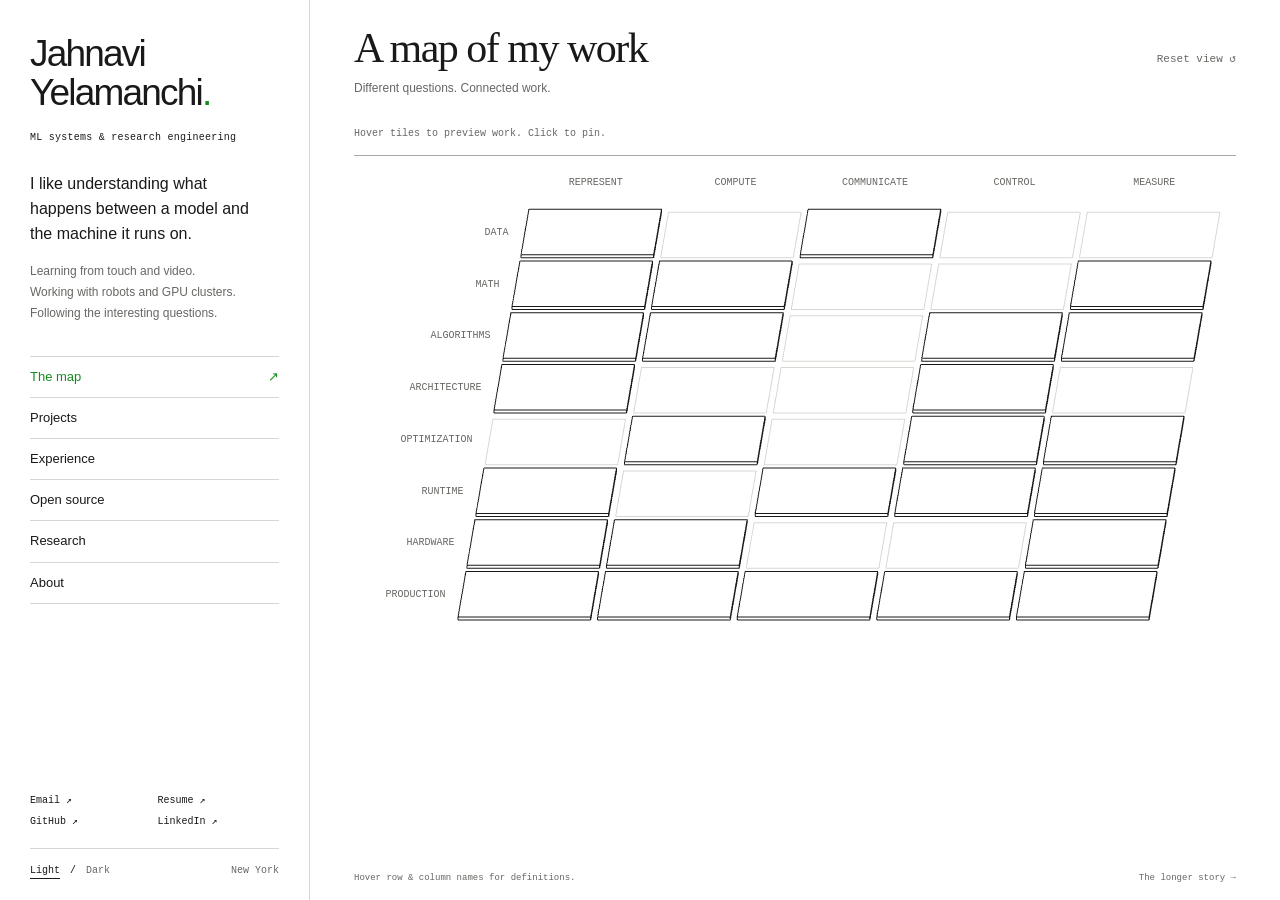
==== commit 26994990: "Remove map filters and move preview instructions above the map" ====
--- a/index.html
+++ b/index.html
@@ -29,12 +29,9 @@
 </aside>
 <main id="main" tabindex="-1"><section class="atlas-section" id="top" aria-labelledby="map-title">
  <header class="atlas-heading"><div><h1 id="map-title">A map of my work</h1><p>Different questions. Connected work.</p></div><button id="reset-map" class="map-reset mono">Reset view ↺</button></header>
- <div class="map-filters" role="group" aria-label="Filter map by type">
- <button data-kind="all" aria-pressed="true">All work</button><button data-kind="experience" aria-pressed="false">Experience</button><button data-kind="project" aria-pressed="false">Projects</button><button data-kind="research" aria-pressed="false">Research</button><button data-kind="oss" aria-pressed="false">OSS</button><button data-kind="education" aria-pressed="false">Education</button>
- </div>
- <div class="map-stage" id="map-stage"><canvas id="work-map" aria-hidden="true"></canvas><div id="map-labels"></div><p class="map-fallback" hidden>The interactive drawing is unavailable. Explore the same work using the filters and record controls below.</p><noscript><p class="map-fallback">Enable JavaScript to explore the map. All work is available on the work page.</p></noscript></div>
- <div class="map-caption"><span id="map-context">Hover tiles to preview work. Click to pin.</span></div>
- <div class="year-filter" role="group" aria-label="Filter dated work by year"><button data-year="all" aria-pressed="true">All years</button><button data-year="2020" aria-pressed="false">2020</button><button data-year="2021" aria-pressed="false">2021</button><button data-year="2022" aria-pressed="false">2022</button><button data-year="2023" aria-pressed="false">2023</button><button data-year="2024" aria-pressed="false">2024</button><button data-year="2025" aria-pressed="false">2025</button><button data-year="2026" aria-pressed="false">2026</button></div>
+ <p class="map-instructions">Hover tiles to preview work. Click to pin.</p>
+ <div class="map-stage" id="map-stage"><canvas id="work-map" aria-hidden="true"></canvas><div id="map-labels"></div><p class="map-fallback" hidden>The interactive drawing is unavailable. Explore the same work on the work page.</p><noscript><p class="map-fallback">Enable JavaScript to explore the map. All work is available on the work page.</p></noscript></div>
+ <div class="map-caption"><span id="map-context"></span></div>
  <div class="evidence" id="evidence" hidden aria-live="polite" aria-atomic="true">
  <div class="evidence-copy"><div class="evidence-meta mono" id="evidence-meta">Experience · 2025–26</div><h2 id="evidence-title">Learning through touch &amp; vision</h2><p id="evidence-summary">World models, tactile data, and robotics experiments at NYU CILVR.</p><a id="evidence-link" href="work.html#experience-cilvr">View experience ↗</a></div>
  <div class="evidence-controls"><span id="evidence-count" class="mono"></span><div><button id="previous-record" aria-label="Previous record">←</button><button id="next-record" aria-label="Next record">→</button></div></div>
--- a/css/style.css
+++ b/css/style.css
@@ -226,24 +226,13 @@
   white-space:nowrap;
   color:var(--muted);
 }
-.map-filters {
-  display:flex;
-  gap:22px;
+.map-instructions {
+  flex-shrink:0;
+  min-height:40px;
+  padding:10px 0;
   border-bottom:1px solid var(--strong-line);
-  font-family:var(--mono);
-  font-size:11px;
-  overflow:auto;
-  scrollbar-width:thin;
-  flex-shrink:0;
-}
-.map-filters button {
-  padding:10px 0;
-  white-space:nowrap;
-  border-bottom:2px solid transparent;
-  min-height:42px;
-}
-.map-filters button[aria-pressed=true] {
-  border-color:var(--ink);
+  font:10px/1.5 var(--mono);
+  color:var(--muted);
 }
 .map-stage {
   position:relative;
@@ -301,41 +290,6 @@
 }
 .text-button {
   white-space:nowrap;
-}
-.year-filter {
-  display:flex;
-  align-items:center;
-  gap:0;
-  border-top:1px solid var(--line);
-  border-bottom:1px solid var(--line);
-  font:10px/1.5 var(--mono);
-}
-.year-filter button {
-  flex:1;
-  padding:10px 0;
-  min-height:36px;
-  position:relative;
-  color:var(--muted);
-}
-.year-filter button:first-child {
-  flex:1.5;
-  text-align:left;
-}
-.year-filter button[aria-pressed=true] {
-  color:var(--ink);
-  font-weight:bold;
-}
-.year-filter button[aria-pressed=true]:after {
-  content:'';
-  position:absolute;
-  width:4px;
-  height:4px;
-  background:var(--accent);
-  bottom:3px;
-  left:50%;
-}
-.year-filter button:first-child:after {
-  left:18px;
 }
 .evidence {
   border-bottom:1px solid var(--strong-line);
@@ -772,10 +726,6 @@
   main {
     padding:0 28px;
   }
-  .map-filters {
-    gap:15px;
-    font-size:10px;
-  }
     .record {
     grid-template-columns:110px minmax(0,1fr);
     gap:20px;
@@ -877,10 +827,6 @@
   .map-label {
     font-size:9px;
   }
-  .map-filters {
-    gap:24px;
-    font-size:11px;
-  }
   .record {
     grid-template-columns:135px minmax(0,1fr);
   }
@@ -941,15 +887,6 @@
   }
   .map-reset {
     font-size:8px;
-  }
-  .map-filters {
-    gap:2px 18px;
-    font-size:10px;
-    flex-wrap:wrap;
-  }
-  .map-filters button {
-    min-height:34px;
-    padding:8px 0;
   }
   .map-stage {
     height:315px;
@@ -965,9 +902,6 @@
   }
   .map-caption>span {
     max-width:27ch;
-  }
-  .year-filter {
-    font-size:9px;
   }
   .evidence {
     gap:15px;
@@ -1208,7 +1142,6 @@
 .map-page .map-stage {flex:1 1 0;height:auto;min-height:180px;max-height:none}
 .map-page .map-caption>span {max-width:none}
 .map-page .map-caption {flex-shrink:0;min-height:32px;padding:7px 0}
-.map-page .year-filter {flex-shrink:0}
 .map-page .evidence {flex:0 0 170px;min-height:0;padding:16px 0;overflow:hidden}
 .map-page .evidence[hidden] {display:flex!important;visibility:hidden}
 .map-page .evidence-copy {min-width:0}
@@ -1228,10 +1161,8 @@
   .map-page .atlas-section {padding-top:16px;padding-bottom:8px}
   .map-page .atlas-heading {margin-bottom:10px}
   .map-page .atlas-heading h1 {font-size:32px}
-  .map-page .map-filters button {min-height:34px;padding:7px 0}
   .map-page .map-stage {min-height:150px}
   .map-page .evidence {flex-basis:150px;padding:12px 0}
-  .map-page .year-filter button {min-height:32px;padding:7px 0}
   .map-page .map-footnote {padding-top:8px;min-height:28px}
 }
 @media(max-width:900px) {
@@ -1251,8 +1182,6 @@
   .map-page .atlas-heading {margin-bottom:12px}
   .map-page .atlas-heading h1 {font-size:30px}
   .map-page .map-stage {min-height:170px;margin-top:8px}
-  .map-page .map-filters {flex-wrap:nowrap;gap:16px;font-size:9px}
-  .map-page .map-filters button {min-height:32px;padding:7px 0}
   .map-page .map-caption {font-size:8px;min-height:28px;padding:6px 0}
   .map-page .evidence {flex-basis:158px;padding:12px 0;gap:12px}
   .map-page .evidence h2 {font-size:20px}
@@ -1266,10 +1195,13 @@
   .site-nav {gap:8px 15px}
   .site-nav a {font-size:10px}
   .map-page .atlas-heading h1 {font-size:26px}
-  .map-page .map-filters {gap:13px;font-size:8px}
   .map-page .map-label {font-size:8px}
   .map-page .evidence-meta {font-size:8px}
   .map-page .evidence-controls {min-width:58px}
   .map-page .evidence-controls button {width:27px;height:27px}
   .map-page .map-footnote {gap:8px;font-size:8px}
 }
+
+@media(max-width:900px) {
+  .map-instructions {font-size:9px;min-height:32px;padding:8px 0}
+}
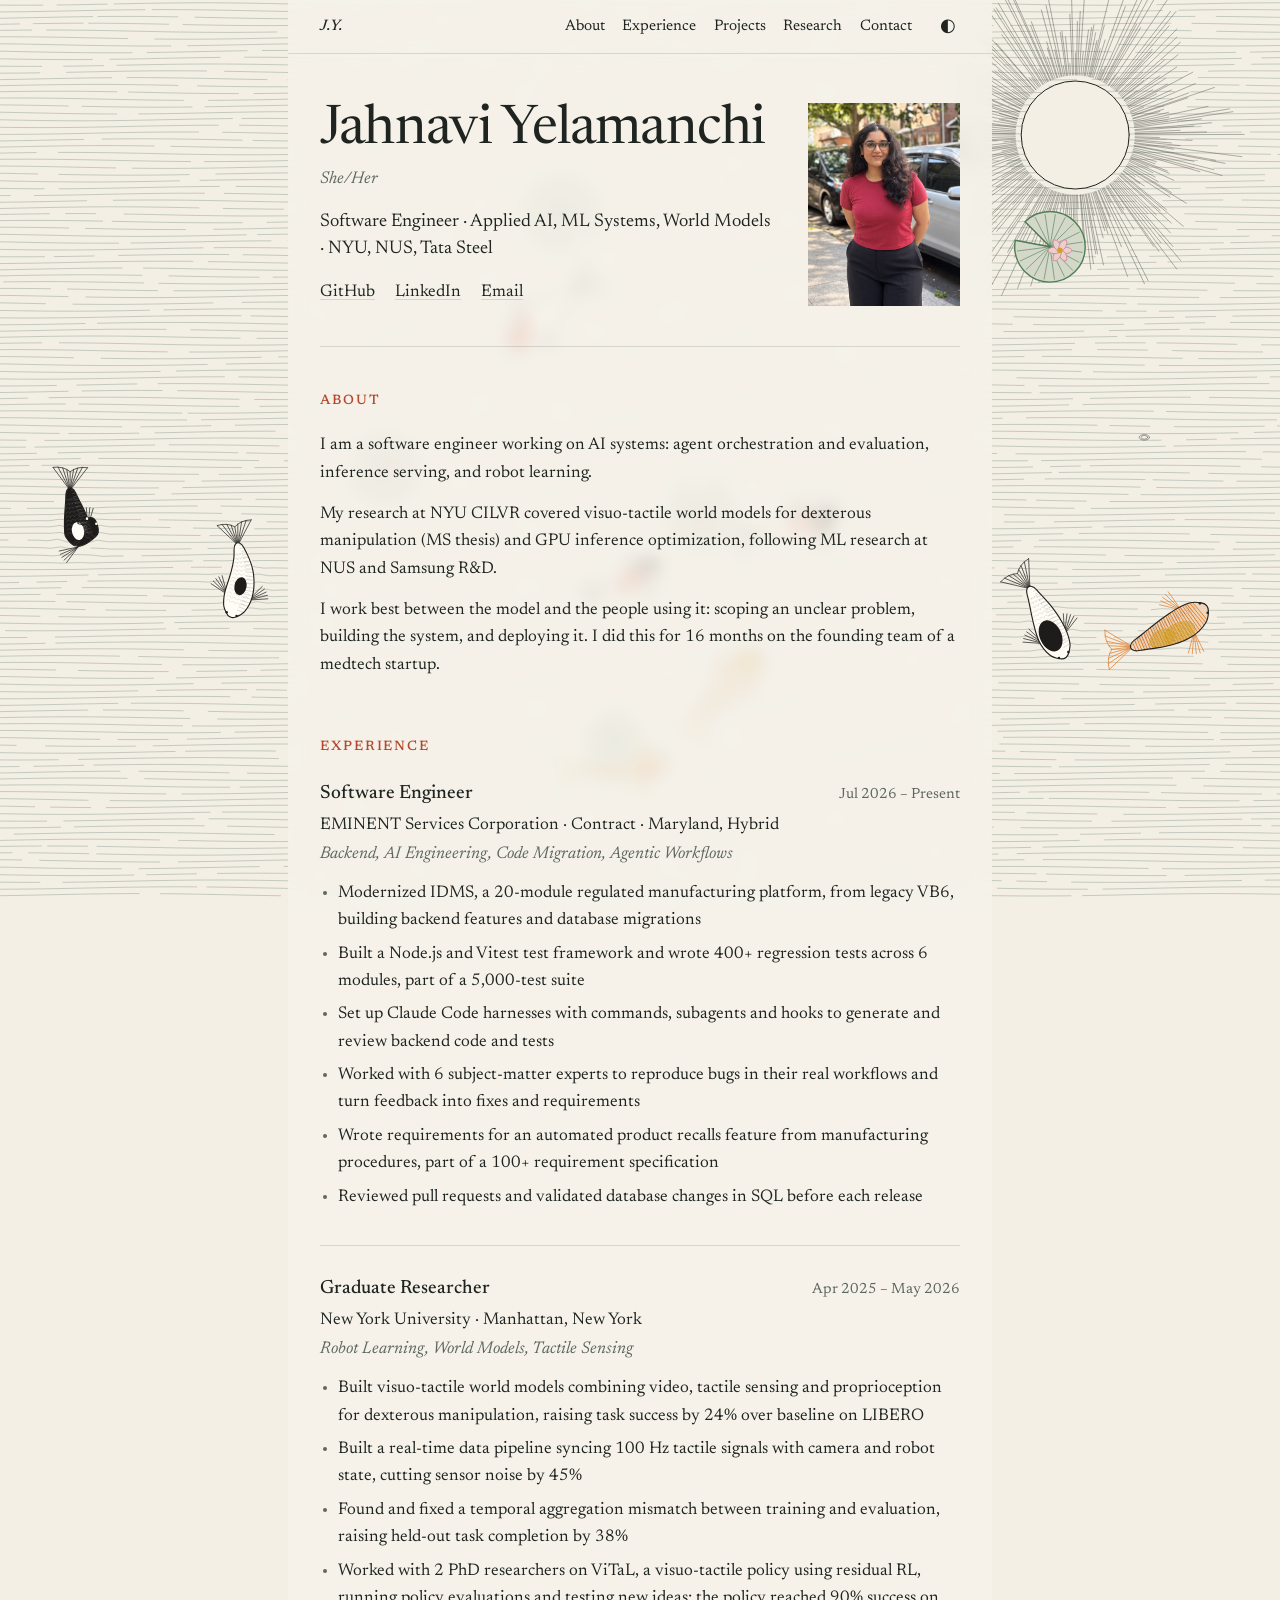
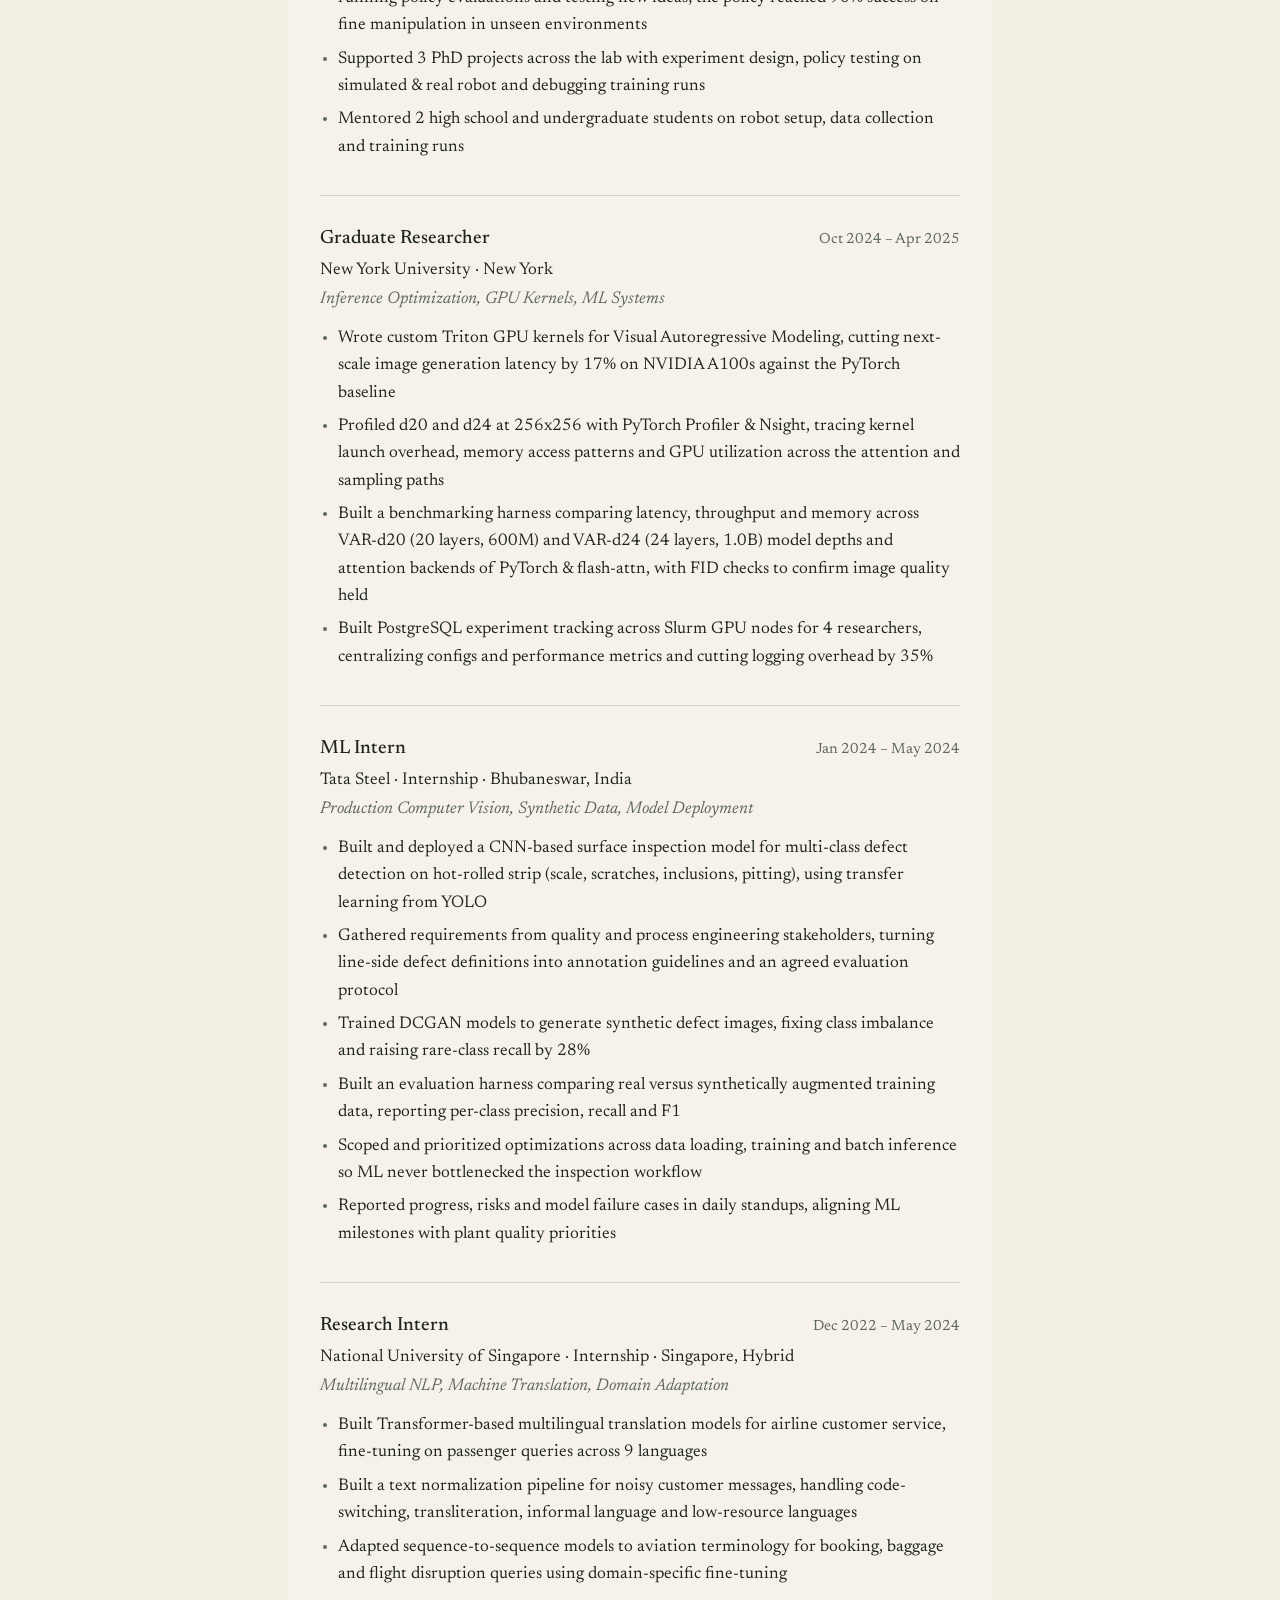
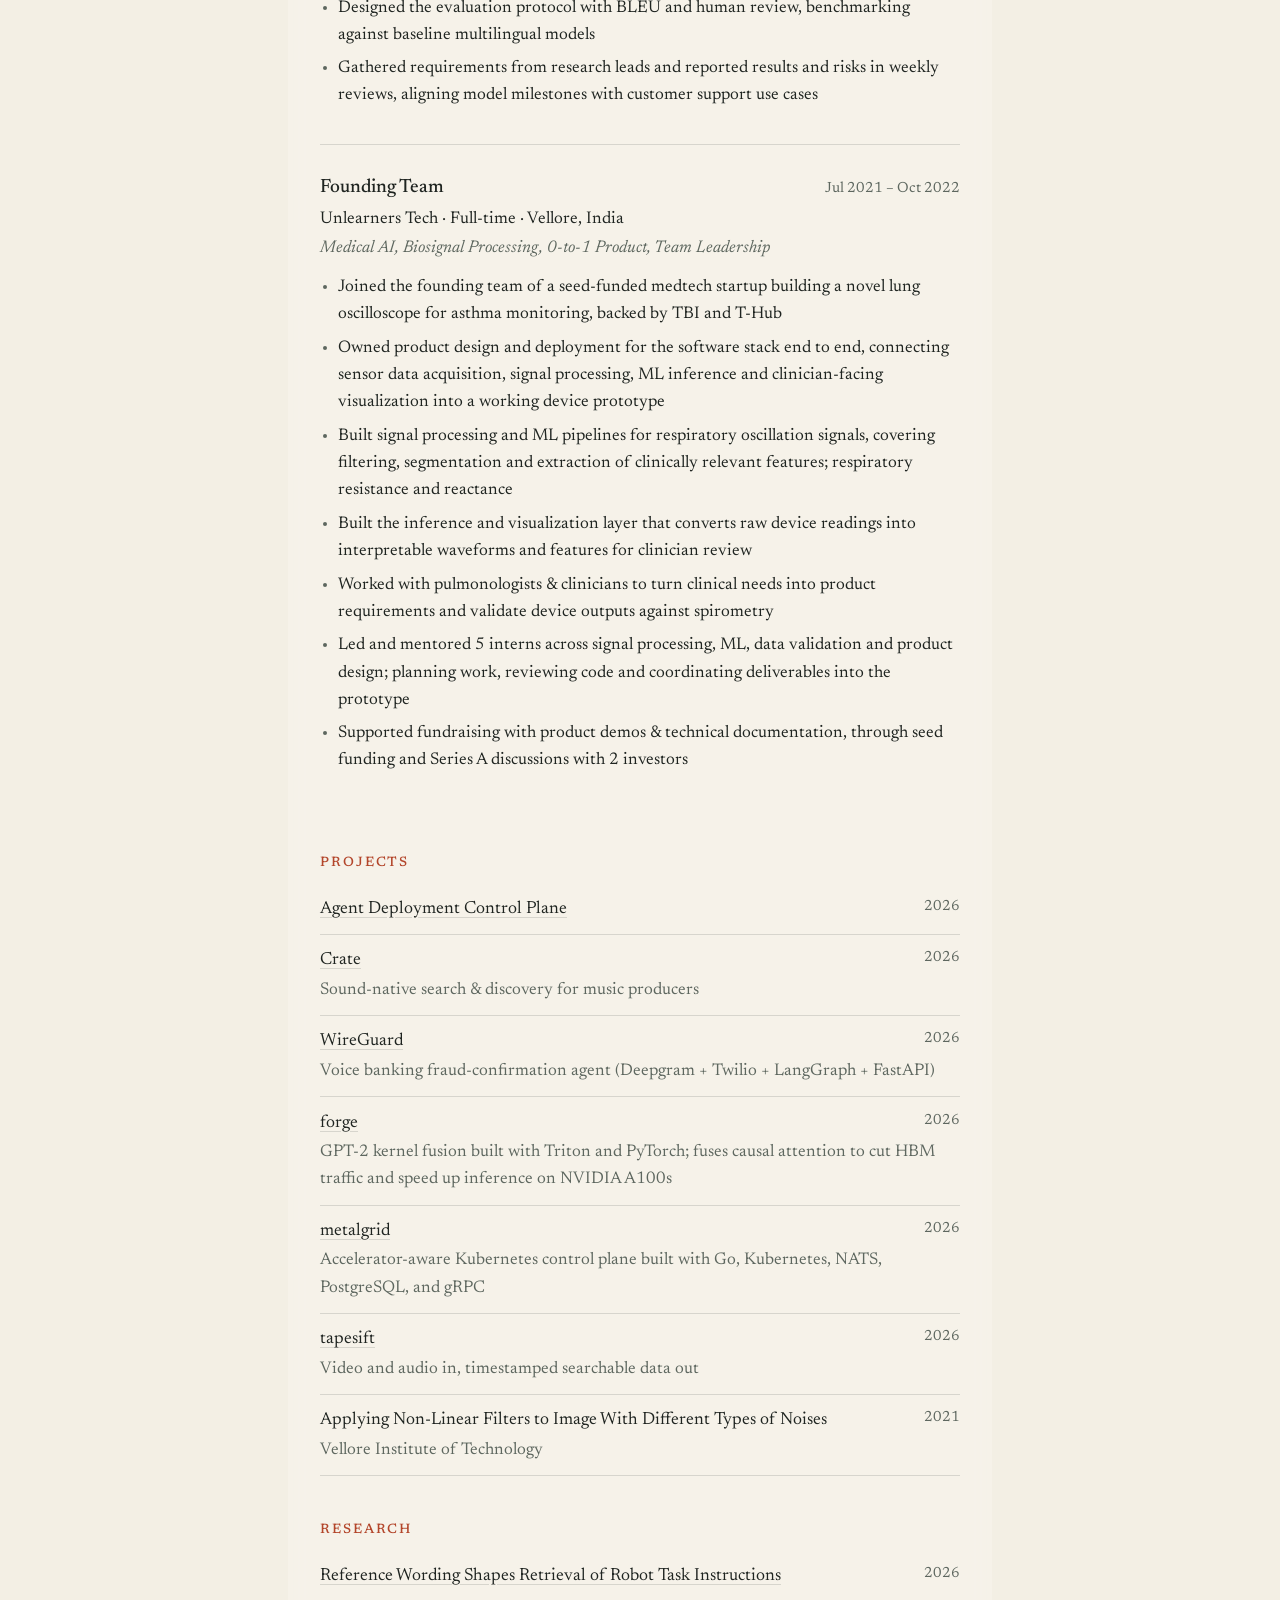
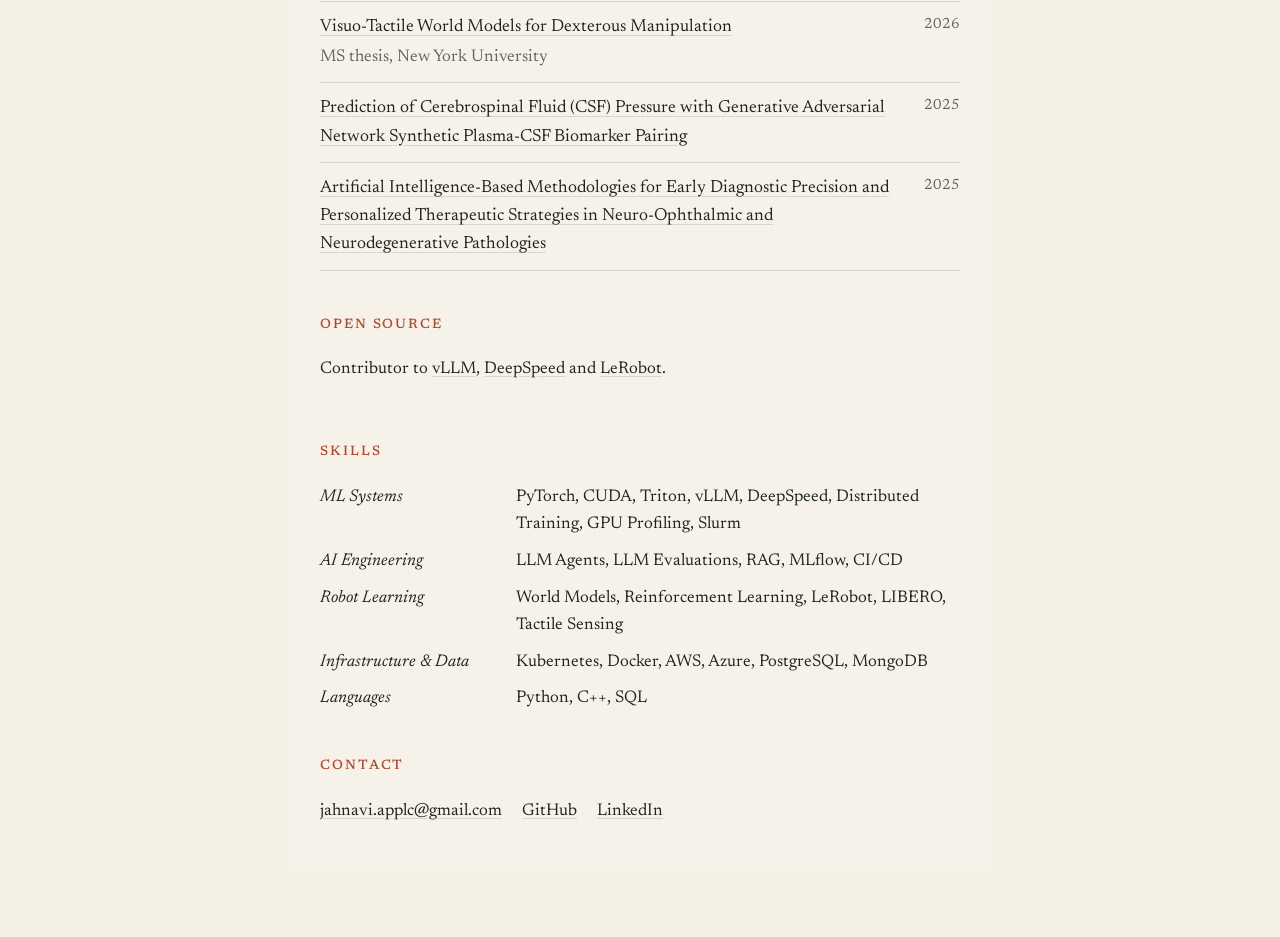
==== commit 31964555: "Merge approved simple site with koi pond" ====
--- a/index.html
+++ b/index.html
@@ -1,45 +1,208 @@
 <!doctype html>
 <html lang="en">
 <head>
-<meta charset="utf-8"><meta name="viewport" content="width=device-width, initial-scale=1">
-<title>Jahnavi Yelamanchi — Between models and machines</title>
-<meta name="description" content="Jahnavi Yelamanchi: ML systems and research engineering. Multimodal learning, hands-on robotics, GPU systems, and the work connecting them.">
-<meta name="theme-color" content="#ffffff">
+<meta charset="utf-8">
+<meta name="viewport" content="width=device-width, initial-scale=1">
+<title>Jahnavi Yelamanchi</title>
+<meta name="description" content="Jahnavi Yelamanchi — software engineer working on applied AI, ML systems and world models.">
 <link rel="icon" href="favicon.svg" type="image/svg+xml">
-<script>try{const t=localStorage.getItem('portfolio-theme');document.documentElement.dataset.theme=t||(matchMedia('(prefers-color-scheme: dark)').matches?'dark':'light')}catch{}</script>
+<link rel="preconnect" href="https://fonts.googleapis.com">
+<link rel="preconnect" href="https://fonts.gstatic.com" crossorigin>
+<link rel="stylesheet" href="https://fonts.googleapis.com/css2?family=Newsreader:ital,opsz,wght@0,6..72,300..600;1,6..72,300..600&display=swap">
 <link rel="stylesheet" href="css/style.css">
+<script>try{var t=localStorage.getItem('theme');if(t)document.documentElement.dataset.theme=t}catch(e){}</script>
 </head>
-<body class="map-page">
-<a class="skip-link" href="#main">Skip to content</a>
-<div class="page-shell">
-<aside class="sidebar" aria-label="Introduction and navigation">
- <div class="identity"><a class="name" href="index.html#top">Jahnavi<br> Yelamanchi<span class="name-dot">.</span></a><p class="role">ML systems &amp; research engineering</p></div>
- <p class="intro">I like understanding what happens between a model and the machine it runs on.</p>
- <p class="intro-secondary">Learning from touch and video.<br>Working with robots and GPU clusters.<br>Following the interesting questions.</p>
- <nav class="site-nav" aria-label="Main navigation">
- <a href="index.html#top" aria-current="location"><span>The map</span><span class="nav-mark">↗</span></a>
- <a href="work.html#projects"><span>Projects</span><span class="nav-mark">↗</span></a>
- <a href="work.html#experience"><span>Experience</span><span class="nav-mark">↗</span></a>
- <a href="work.html#open-source"><span>Open source</span><span class="nav-mark">↗</span></a>
- <a href="work.html#research"><span>Research</span><span class="nav-mark">↗</span></a>
- <a href="work.html#about"><span>About</span><span class="nav-mark">↗</span></a>
- </nav>
- <div class="sidebar-bottom"><div class="social-links"><a href="mailto:jahnavi.applc@gmail.com">Email ↗</a><a href="data/jahnavi_cv.pdf">Resume ↗</a><a href="https://github.com/jahnavi-yelamanchi/">GitHub ↗</a><a href="https://www.linkedin.com/in/jahnaviym">LinkedIn ↗</a></div>
- <div class="theme-control" role="group" aria-label="Color theme"><button data-theme-choice="light" aria-pressed="true">Light</button><span>/</span><button data-theme-choice="dark" aria-pressed="false">Dark</button><span class="local-note">New York</span></div></div>
-</aside>
-<main id="main" tabindex="-1"><section class="atlas-section" id="top" aria-labelledby="map-title">
- <header class="atlas-heading"><div><h1 id="map-title">A map of my work</h1><p>Different questions. Connected work.</p></div><button id="reset-map" class="map-reset mono">Reset view ↺</button></header>
- <p class="map-instructions">Hover tiles to preview work. Click to pin.</p>
- <div class="map-stage" id="map-stage"><canvas id="work-map" aria-hidden="true"></canvas><div id="map-labels"></div><p class="map-fallback" hidden>The interactive drawing is unavailable. Explore the same work on the work page.</p><noscript><p class="map-fallback">Enable JavaScript to explore the map. All work is available on the work page.</p></noscript></div>
- <div class="map-caption"><span id="map-context"></span></div>
- <div class="evidence" id="evidence" hidden aria-live="polite" aria-atomic="true">
- <div class="evidence-copy"><div class="evidence-meta mono" id="evidence-meta">Experience · 2025–26</div><h2 id="evidence-title">Learning through touch &amp; vision</h2><p id="evidence-summary">World models, tactile data, and robotics experiments at NYU CILVR.</p><a id="evidence-link" href="work.html#experience-cilvr">View experience ↗</a></div>
- <div class="evidence-controls"><span id="evidence-count" class="mono"></span><div><button id="previous-record" aria-label="Previous record">←</button><button id="next-record" aria-label="Next record">→</button></div></div>
- </div>
- <div class="map-footnote"><span>Hover row & column names for definitions.</span><a href="work.html#projects">The longer story →</a></div>
-</section>
-</main></div>
-<aside id="link-preview" class="link-preview" role="dialog" aria-label="Link preview" hidden><div class="preview-bar"><span id="preview-domain" class="mono"></span><div><button id="preview-pin" aria-label="Pin preview" aria-pressed="false">Pin</button><button id="preview-close" aria-label="Close preview">×</button></div></div><div id="preview-content"></div><a id="preview-open">Open destination ↗</a></aside>
-<script id="portfolio-data" type="application/json">{"records": [{"id": "project-shadow-eval", "kind": "project", "title": "Shadow Eval", "date": "Independent project", "start": null, "end": null, "org": "", "summary": "Production shadow-evaluation service replaying live requests against candidates without affecting users", "details": ["Production shadow-evaluation service replaying live requests against candidates without affecting users", "Blinded pairwise evaluation, statistical regression gates, PII redaction, and cost tracking; flagged an injected regression across 80 paired evaluations at p = 8.27×10⁻²⁵"], "tags": ["Python", "FastAPI", "SQLite", "Docker"], "links": [{"label": "Code", "url": "https://github.com/jahnavi-yelamanchi/shadoweval"}], "cells": [[7, 4], [7, 3], [2, 4]]}, {"id": "project-livecanvas", "kind": "project", "title": "LiveCanvas", "date": "Independent project", "start": null, "end": null, "org": "", "summary": "Self-hosted real-time collaborative whiteboard, drawing/cursors/presence synced via Yjs CRDTs", "details": ["Self-hosted real-time collaborative whiteboard, drawing/cursors/presence synced via Yjs CRDTs", "Offline edits persisted to IndexedDB, auto-merging on reconnect across Redis-backed replicas"], "tags": ["TypeScript", "React", "Yjs", "Redis", "PostgreSQL", "Docker"], "links": [{"label": "Code", "url": "https://github.com/jahnavi-yelamanchi/livecanvas"}], "cells": [[7, 2], [5, 0]]}, {"id": "project-aegis", "kind": "project", "title": "Aegis", "date": "Independent project", "start": null, "end": null, "org": "", "summary": "Incident-remediation platform ingesting signals from 4 sources via hybrid pgvector + OpenAI embeddings", "details": ["Incident-remediation platform ingesting signals from 4 sources via hybrid pgvector + OpenAI embeddings", "Human-gated remediation workflows via Temporal, executing scoped Kubernetes actions with full audit trails"], "tags": ["Next.js", "Fastify", "pgvector", "Temporal", "OpenAI", "Kubernetes"], "links": [{"label": "Code", "url": "https://github.com/jahnavi-yelamanchi/incident-intelligence-platform"}], "cells": [[7, 3], [7, 2], [3, 0]]}, {"id": "project-privatetext", "kind": "project", "title": "PrivateText", "date": "Independent project", "start": null, "end": null, "org": "", "summary": "Fine-tuned PII-redaction classifier compiled with Torch-TensorRT FP16, cutting P50 latency 4.7x at 90.1% F1", "details": ["Fine-tuned PII-redaction classifier compiled with Torch-TensorRT FP16, cutting P50 latency 4.7x at 90.1% F1", "Deployed on Modal, serving character-accurate entity spans in production"], "tags": ["PyTorch", "Torch-TensorRT", "FastAPI", "Modal"], "links": [{"label": "Code", "url": "https://github.com/jahnavi-yelamanchi/private-text"}], "cells": [[2, 0], [4, 1], [7, 1]]}, {"id": "project-triage", "kind": "project", "title": "Triage", "date": "Independent project", "start": null, "end": null, "org": "", "summary": "Fine-tuned ticket-priority classifier, quantized to INT8 ONNX, cutting latency 32.75ms → 17.15ms", "details": ["Fine-tuned ticket-priority classifier, quantized to INT8 ONNX, cutting latency 32.75ms → 17.15ms", "FastAPI microservice on Modal, 53.3% macro F1 on 6,000+ class-imbalanced tickets"], "tags": ["PyTorch", "ONNX Runtime", "FastAPI", "Modal"], "links": [{"label": "Code", "url": "https://github.com/jahnavi-yelamanchi/ticket-priority-classifier"}], "cells": [[2, 0], [4, 1], [7, 1]]}, {"id": "project-inferencebench", "kind": "project", "title": "InferenceBench", "date": "Independent project", "start": null, "end": null, "org": "", "summary": "Benchmarking harness comparing vLLM, SGLang, TensorRT-LLM under matched conditions", "details": ["Benchmarking harness comparing vLLM, SGLang, TensorRT-LLM under matched conditions", "Normalizes latency, throughput, and memory across five backends into an interactive dashboard"], "tags": ["Python", "vLLM", "SGLang", "TensorRT-LLM"], "links": [{"label": "Code", "url": "https://github.com/jahnavi-yelamanchi/llm-inference-playground"}], "cells": [[5, 4], [6, 4], [4, 4]]}, {"id": "project-cutdown", "kind": "project", "title": "Cutdown", "date": "Independent project", "start": null, "end": null, "org": "", "summary": "Multimodal video-clip ranker combining transcript scoring, frozen embeddings, and a trainable ranker head", "details": ["Multimodal video-clip ranker combining transcript scoring, frozen embeddings, and a trainable ranker head", "Full FastAPI + Next.js upload-to-export pipeline evaluated against human-rated highlight clips"], "tags": ["FastAPI", "Next.js", "FFmpeg", "PyTorch"], "links": [{"label": "Code", "url": "https://github.com/jahnavi-yelamanchi/cutdown"}], "cells": [[0, 0], [2, 1], [3, 0]]}, {"id": "project-askmydb", "kind": "project", "title": "AskMyDB", "date": "Independent project", "start": null, "end": null, "org": "", "summary": "Text-to-SQL copilot using OpenAI function calling with read-only SELECT validation, 93% accuracy", "details": ["Text-to-SQL copilot using OpenAI function calling with read-only SELECT validation, 93% accuracy", "Dockerized FastAPI + React + Postgres, auto-rendering charts, deployed on Railway"], "tags": ["FastAPI", "OpenAI", "PostgreSQL", "React"], "links": [{"label": "Code", "url": "https://github.com/jahnavi-yelamanchi/askmydb"}], "cells": [[3, 3], [7, 0]]}, {"id": "project-forge", "kind": "project", "title": "Forge", "date": "Independent project", "start": null, "end": null, "org": "", "summary": "Fused GPT-2 attention kernels in Triton, delivering 1.83x forward-pass speedup and 2x memory bandwidth", "details": ["Fused GPT-2 attention kernels in Triton, delivering 1.83x forward-pass speedup and 2x memory bandwidth", "Profiled with NVIDIA NCU to improve pipelining, prefetch stages, and SRAM reuse"], "tags": ["Triton", "CUDA", "PyTorch", "A100"], "links": [{"label": "Code", "url": "https://github.com/jahnavi-yelamanchi/forge"}], "cells": [[4, 1], [6, 1], [6, 0]]}, {"id": "project-surge", "kind": "project", "title": "Surge", "date": "Independent project", "start": null, "end": null, "org": "", "summary": "Extended vLLM's paged-attention serving for Llama-3-8B, increasing throughput 2.4x at 100ms p99 latency", "details": ["Extended vLLM's paged-attention serving for Llama-3-8B, increasing throughput 2.4x at 100ms p99 latency", "Optimized in-flight batching and KV-cache eviction under bursty single-GPU load"], "tags": ["vLLM", "CUDA", "Kubernetes"], "links": [{"label": "Code", "url": "https://github.com/jahnavi-yelamanchi/surge"}], "cells": [[5, 0], [5, 3], [7, 1]]}, {"id": "project-squelch", "kind": "project", "title": "Squelch", "date": "Independent project", "start": null, "end": null, "org": "", "summary": "Post-training INT8 quantization on Whisper-small via TensorRT, cutting latency 2.7x at 0.3 WER degradation", "details": ["Post-training INT8 quantization on Whisper-small via TensorRT, cutting latency 2.7x at 0.3 WER degradation", "Profiled memory bandwidth and SM occupancy with NVIDIA Nsight to remove throughput regressions"], "tags": ["PyTorch", "TensorRT", "ONNX"], "links": [{"label": "Code", "url": "https://github.com/jahnavi-yelamanchi/int8_quant"}], "cells": [[4, 1], [6, 4], [0, 0]]}, {"id": "experience-eminent", "kind": "experience", "title": "Software Engineer", "org": "Eminent Services Corporation", "date": "Jul 2026 – Present", "start": 2026, "end": 2026, "location": "Remote, USA", "summary": "Tested IDMS product workflows and backend integrations, identifying functional defects across production features", "details": ["Tested IDMS product workflows and backend integrations, identifying functional defects across production features", "Collaborated with developers to reproduce failures, document findings, and support root-cause analysis and fixes"], "tags": ["QA", "Backend"], "links": [], "cells": [[7, 4], [7, 2]]}, {"id": "experience-cilvr", "kind": "experience", "title": "ML & Robotics Researcher", "org": "NYU CILVR (GRAIL)", "date": "Apr 2025 – Apr 2026", "start": 2025, "end": 2026, "location": "New York, NY", "summary": "Developed tactile-centric world models using AnySkin sensor + video for reorientation tasks in LIBERO", "details": ["Developed tactile-centric world models using AnySkin sensor + video for reorientation tasks in LIBERO", "Designed a custom \"push-to-align\" block–cabinet task with full dynamics and latent-space modeling for RL", "Built a tactile/proprioceptive data pipeline; fixed a temporal aggregation bug, improving held-out completion", "Deployed robotics workloads via Singularity with Tailscale-based remote access, enabling off-site experiment execution"], "tags": ["PyTorch", "MuJoCo", "Robosuite", "RL", "Singularity"], "links": [], "cells": [[0, 0], [0, 2], [3, 0], [2, 3], [5, 3]]}, {"id": "experience-sai", "kind": "experience", "title": "ML Systems & Inference Researcher", "org": "System & AI Lab (NYU)", "date": "Oct 2024 – Apr 2025", "start": 2024, "end": 2025, "location": "New York, NY", "summary": "Reduced Efficient-VAR inference latency 17% on NVIDIA A100s via Triton kernels and memory-path profiling", "details": ["Reduced Efficient-VAR inference latency 17% on NVIDIA A100s via Triton kernels and memory-path profiling", "Built a non-invasive instrumentation framework to visualize top-k / top-p / CFG tradeoffs", "Shipped transfer-learning pipelines across 3 research projects; PostgreSQL experiment tracking cut logging overhead 35%", "Orchestrated multi-node GPU experiments on Slurm, debugging training failures and scheduling overnight evaluations"], "tags": ["Triton", "CUDA", "PostgreSQL", "Slurm"], "links": [], "cells": [[4, 1], [6, 0], [6, 1], [5, 3], [5, 4]]}, {"id": "experience-tata", "kind": "experience", "title": "Machine Learning Intern", "org": "Tata Steel", "date": "Jan 2024 – May 2024", "start": 2024, "end": 2024, "location": "Kolkata, India", "summary": "Built a generative AI system for automated steel surface defect detection", "details": ["Built a generative AI system for automated steel surface defect detection", "GAN-based data generation pipeline lifted rare-class recall by 28%; containerized training-to-inference with Docker + GitHub Actions"], "tags": ["GANs", "Docker", "CI/CD"], "links": [], "cells": [[0, 0], [2, 1], [7, 1]]}, {"id": "experience-samsung", "kind": "experience", "title": "Research Intern", "org": "Samsung R&D Institute India", "date": "Jul 2023 – Dec 2023", "start": 2023, "end": 2023, "location": "Bangalore, India", "summary": "Optimized CNN/RNN architectures for \u003c10ms mobile inference via quantization and pruning", "details": ["Optimized CNN/RNN architectures for \u003c10ms mobile inference via quantization and pruning", "Built production pipelines syncing vision, audio, and sensor signals at sub-100ms end-to-end latency"], "tags": ["Quantization", "Pruning", "Mobile"], "links": [], "cells": [[0, 2], [4, 1], [6, 1]]}, {"id": "experience-hpe", "kind": "experience", "title": "Data Science Intern", "org": "Hewlett Packard Enterprise", "date": "Dec 2022 – Jan 2023", "start": 2022, "end": 2023, "location": "Chennai, India", "summary": "Trained multilingual text classifiers on 11k+ samples (93% accuracy) with custom NLP pipelines", "details": ["Trained multilingual text classifiers on 11k+ samples (93% accuracy) with custom NLP pipelines", "Deployed distributed training on Azure ML with hyperparameter tuning and A/B testing infrastructure"], "tags": ["NLP", "Azure ML"], "links": [], "cells": [[2, 0], [5, 3], [7, 1]]}, {"id": "oss-deepspeed", "kind": "oss", "title": "DeepSpeed", "org": "Open-source contribution", "date": "Pull requests", "start": null, "end": null, "summary": "Added input validation and regression tests for distributed checkpointing and schedulers, preventing runtime failures (PR #8126)", "details": ["Added input validation and regression tests for distributed checkpointing and schedulers, preventing runtime failures (PR #8126)", "Built optimization-pass contracts and schedule validation for DeepCompile, detecting pre-execution conflicts (PR #8139)"], "tags": ["Python", "PyTorch", "Distributed Systems"], "links": [{"label": "DeepSpeed ↗", "url": "https://github.com/deepspeedai/DeepSpeed"}, {"label": "PR #8126", "url": "https://github.com/deepspeedai/DeepSpeed/pull/8126"}, {"label": "PR #8139", "url": "https://github.com/deepspeedai/DeepSpeed/pull/8139"}], "cells": [[5, 0], [5, 3], [4, 3]]}, {"id": "oss-vllm", "kind": "oss", "title": "vLLM", "org": "Open-source contribution", "date": "Pull requests", "start": null, "end": null, "summary": "Root-caused and patched an out-of-bounds memory read in a Triton MoE kernel, resolving a CUDA illegal access (PR #48371)", "details": ["Root-caused and patched an out-of-bounds memory read in a Triton MoE kernel, resolving a CUDA illegal access (PR #48371)", "Developed a regression test suite, resolving 12/60 failing cases with up to 98% reference-implementation mismatch"], "tags": ["Python", "Triton", "CUDA"], "links": [{"label": "vLLM ↗", "url": "https://github.com/vllm-project/vllm"}, {"label": "PR #48371", "url": "https://github.com/vllm-project/vllm/pull/48371"}], "cells": [[6, 0], [4, 1], [5, 4]]}, {"id": "oss-huggingface-lerobot", "kind": "oss", "title": "HuggingFace LeRobot", "org": "Open-source contribution", "date": "Pull requests", "start": null, "end": null, "summary": "Added a task-prompt configuration option to RoboCasa's eval env, fixing a natural-language/CamelCase mismatch (PR #4073)", "details": ["Added a task-prompt configuration option to RoboCasa's eval env, fixing a natural-language/CamelCase mismatch (PR #4073)", "Developed unit tests covering task-prompt selection and configuration validation"], "tags": ["Python", "PyTorch", "Gym"], "links": [{"label": "HuggingFace LeRobot ↗", "url": "https://github.com/huggingface/lerobot"}, {"label": "PR #4073", "url": "https://github.com/huggingface/lerobot/pull/4073"}], "cells": [[2, 3], [0, 0], [2, 4]]}, {"id": "research-reference-wording", "kind": "research", "title": "Reference Wording Shapes Retrieval of Robot Task Instructions", "org": "arXiv preprint · arXiv:2610.17549", "authors": "Jahnavi Yelamanchi", "date": "Oct 2026", "start": 2026, "end": 2026, "summary": "Studies how reference wording changes instruction-to-task retrieval in RLBench. Across 62 tasks and 80 reference galleries, character TF-IDF reaches 61.3% mean top-1 accuracy; adding a second reference description improves accuracy by 7.0 percentage points on matched queries.", "details": [], "tags": [], "image": null, "visual": "retrieval", "links": [{"label": "Read Paper →", "url": "https://arxiv.org/abs/2610.17549"}], "cells": [[0, 0], [2, 0], [2, 4]]}, {"id": "research-thesis", "kind": "research", "title": "Visuo-Tactile World Models for Dexterous Manipulation: From Simulation Benchmarks to Real-World Skin Sensing", "org": "MASTER'S THESIS · NEW YORK UNIVERSITY · 2026", "authors": "Jahnavi Yelamanchi", "date": "2026", "start": 2026, "end": 2026, "summary": "Builds world models that fuse tactile (AnySkin) and visual signals for dexterous robotic manipulation, evaluated across simulation benchmarks and real-world skin-sensing setups.", "details": [], "tags": [], "image": null, "links": [{"label": "Read Thesis →", "url": "https://www.proquest.com/openview/afca2ee55e6ee4220fe67b2dfab4122b/1?pq-origsite=gscholar&cbl=18750&diss=y"}], "cells": [[0, 0], [3, 0], [2, 3], [2, 4]], "visual": "thesis"}, {"id": "research-csf", "kind": "research", "title": "Prediction of Cerebrospinal Fluid (CSF) Pressure with Generative Adversarial Network Synthetic Plasma-CSF Biomarker Pairing", "org": "FIG. 01 · NEUROINFORMATICS · VOL 23(3) · 2025", "authors": "Phani Paladugu, Rahul Kumar, Jahnavi Yelamanchi, et al.", "date": "2025", "start": 2025, "end": 2025, "summary": "Introduces a GAN-augmented ensemble model using plasma cfRNA to predict CSF pressure non-invasively. Demonstrates high predictive accuracy and clinical relevance for ICP monitoring in spaceflight and clinical contexts.", "details": [], "tags": [], "image": "images/csf-gan.png", "links": [{"label": "Read Paper →", "url": "data/csf-gan.pdf"}], "cells": [[0, 0], [1, 0], [2, 1]]}, {"id": "research-gan", "kind": "research", "title": "Performance Evaluation of Generative Adversarial Networks for Anime Face Synthesis Using Deep Learning Approaches", "org": "FIG. 02 · MULTIDISCIPLINARY SCIENCE JOURNAL · VOL 7(3) · 2025", "authors": "Jahnavi Yelamanchi, Perepi Rajarajeswari, Redrowthu Vijaya Saraswathi, et al.", "date": "2025", "start": 2025, "end": 2025, "summary": "Comparative study of GAN variants (DCGAN, ProGAN, StyleGAN2) for anime face synthesis. StyleGAN2 demonstrated superior effectiveness, achieving the lowest FID score among tested models.", "details": [], "tags": [], "image": "images/anime.png", "links": [{"label": "Read Paper →", "url": "https://www.malque.pub/ojs/index.php/msj/article/view/3868"}], "cells": [[3, 0], [2, 4], [1, 4]]}, {"id": "research-neuro", "kind": "research", "title": "Artificial Intelligence-Based Methodologies for Early Diagnostic Precision and Personalized Therapeutic Strategies in Neuro-Ophthalmic and Neurodegenerative Pathologies", "org": "FIG. 03 · BRAIN SCIENCES · VOL 14(12) · 2024", "authors": "Rahul Kumar, Ethan Waisberg, Jahnavi Yelamanchi, et al.", "date": "2024", "start": 2024, "end": 2024, "summary": "Review highlighting the role of AI-enhanced diffusion MRI and PET imaging in early diagnosis of neurodegenerative and neuro-ophthalmic disorders, integrating multimodal data with deep learning models for improved precision.", "details": [], "tags": [], "image": "images/neuro-img.png", "links": [{"label": "Read Paper →", "url": "https://www.mdpi.com/2076-3425/14/12/1266"}], "cells": [[0, 0], [2, 0], [2, 4]]}, {"id": "education-nyu", "kind": "education", "title": "New York University", "org": "Master's in Computer Engineering · GPA 3.83/4.0", "date": "Aug 2024 – May 2026", "start": 2024, "end": 2026, "summary": "Coursework: ML, Computer Vision, Reinforcement Learning, Hardware Accelerator Design. Thesis: Visuo-Tactile World Models for Dexterous Manipulation.", "details": [], "tags": [], "links": [], "cells": [[1, 1], [2, 3], [6, 1]]}, {"id": "education-vit", "kind": "education", "title": "Vellore Institute of Technology", "org": "Bachelor's in Computer Science Engineering · GPA 3.97/4.0", "date": "Sept 2020 – June 2024", "start": 2020, "end": 2024, "summary": "Visiting student at the National University of Singapore, Dec 2022 – May 2023. Also taught as Student Instructor for CSE1006 (Blockchain & Cryptocurrency Technologies, Winter 2023) and CSE4001 (Parallel & Distributed Computing, Fall 2023).", "details": [], "tags": [], "links": [], "cells": [[1, 1], [2, 1], [5, 2]]}], "skills": [{"title": "Inference & Optimization", "tools": ["Triton", "TensorRT", "vLLM", "KV-cache", "Paged Attention"]}, {"title": "Languages", "tools": ["Python", "C/C++", "CUDA", "SQL", "TypeScript", "Bash", "MATLAB"]}, {"title": "ML & DL", "tools": ["PyTorch", "JAX", "TensorFlow", "scikit-learn", "OpenCV", "RAG", "LangChain", "LangGraph"]}, {"title": "Infrastructure & Backend", "tools": ["FastAPI", "Node.js", "AWS", "GCP", "Azure ML", "Docker", "Kubernetes", "CI/CD", "PostgreSQL", "pgvector", "MongoDB", "Pinecone"]}, {"title": "Tools", "tools": ["Git", "Linux", "Claude Code", "Codex"]}, {"title": "Robotics & RL", "tools": ["ROS", "MuJoCo", "Robosuite", "IsaacSim", "Stable-Baselines3"]}]}</script>
-<script type="module" src="js/portfolio.js"></script>
-</body></html>
+<body>
+<canvas id="pond" aria-hidden="true"></canvas>
+
+<nav class="top">
+  <a href="#top" class="mark">J.Y.</a>
+  <div class="links">
+    <a href="#about">About</a>
+    <a href="#experience">Experience</a>
+    <a href="#projects">Projects</a>
+    <a href="#research">Research</a>
+    <a href="#contact">Contact</a>
+  </div>
+  <button id="theme" type="button" aria-label="Toggle light and dark mode">◐</button>
+</nav>
+
+<main id="top">
+  <header class="intro">
+    <div>
+      <h1>Jahnavi Yelamanchi</h1>
+      <p class="pronouns">She/Her</p>
+      <p class="headline">Software Engineer · Applied AI, ML Systems, World Models · NYU, NUS, Tata Steel</p>
+      <p class="contact-line">
+        <a href="https://github.com/jahnavi-yelamanchi">GitHub</a>
+        <a href="https://www.linkedin.com/in/jahnaviym">LinkedIn</a>
+        <a href="mailto:jahnavi.applc@gmail.com">Email</a>
+      </p>
+    </div>
+    <img class="portrait" src="images/portrait.jpg" alt="Jahnavi standing on a tree-lined street in a red t-shirt" width="480" height="640">
+  </header>
+
+  <section id="about">
+    <h2>About</h2>
+    <p>I am a software engineer working on AI systems: agent orchestration and evaluation, inference serving, and robot learning.</p>
+    <p>My research at NYU CILVR covered visuo-tactile world models for dexterous manipulation (MS thesis) and GPU inference optimization, following ML research at NUS and Samsung R&amp;D.</p>
+    <p>I work best between the model and the people using it: scoping an unclear problem, building the system, and deploying it. I did this for 16 months on the founding team of a medtech startup.</p>
+  </section>
+
+  <section id="experience">
+    <h2>Experience</h2>
+
+    <article class="entry">
+      <div class="entry-head">
+        <h3>Software Engineer</h3>
+        <span class="date">Jul 2026 – Present</span>
+      </div>
+      <p class="org">EMINENT Services Corporation · Contract · Maryland, Hybrid</p>
+      <p class="focus">Backend, AI Engineering, Code Migration, Agentic Workflows</p>
+      <ul>
+        <li>Modernized IDMS, a 20-module regulated manufacturing platform, from legacy VB6, building backend features and database migrations</li>
+        <li>Built a Node.js and Vitest test framework and wrote 400+ regression tests across 6 modules, part of a 5,000-test suite</li>
+        <li>Set up Claude Code harnesses with commands, subagents and hooks to generate and review backend code and tests</li>
+        <li>Worked with 6 subject-matter experts to reproduce bugs in their real workflows and turn feedback into fixes and requirements</li>
+        <li>Wrote requirements for an automated product recalls feature from manufacturing procedures, part of a 100+ requirement specification</li>
+        <li>Reviewed pull requests and validated database changes in SQL before each release</li>
+      </ul>
+    </article>
+
+    <article class="entry">
+      <div class="entry-head">
+        <h3>Graduate Researcher</h3>
+        <span class="date">Apr 2025 – May 2026</span>
+      </div>
+      <p class="org">New York University · Manhattan, New York</p>
+      <p class="focus">Robot Learning, World Models, Tactile Sensing</p>
+      <ul>
+        <li>Built visuo-tactile world models combining video, tactile sensing and proprioception for dexterous manipulation, raising task success by 24% over baseline on LIBERO</li>
+        <li>Built a real-time data pipeline syncing 100 Hz tactile signals with camera and robot state, cutting sensor noise by 45%</li>
+        <li>Found and fixed a temporal aggregation mismatch between training and evaluation, raising held-out task completion by 38%</li>
+        <li>Worked with 2 PhD researchers on ViTaL, a visuo-tactile policy using residual RL, running policy evaluations and testing new ideas; the policy reached 90% success on fine manipulation in unseen environments</li>
+        <li>Supported 3 PhD projects across the lab with experiment design, policy testing on simulated &amp; real robot and debugging training runs</li>
+        <li>Mentored 2 high school and undergraduate students on robot setup, data collection and training runs</li>
+      </ul>
+    </article>
+
+    <article class="entry">
+      <div class="entry-head">
+        <h3>Graduate Researcher</h3>
+        <span class="date">Oct 2024 – Apr 2025</span>
+      </div>
+      <p class="org">New York University · New York</p>
+      <p class="focus">Inference Optimization, GPU Kernels, ML Systems</p>
+      <ul>
+        <li>Wrote custom Triton GPU kernels for Visual Autoregressive Modeling, cutting next-scale image generation latency by 17% on NVIDIA A100s against the PyTorch baseline</li>
+        <li>Profiled d20 and d24 at 256x256 with PyTorch Profiler &amp; Nsight, tracing kernel launch overhead, memory access patterns and GPU utilization across the attention and sampling paths</li>
+        <li>Built a benchmarking harness comparing latency, throughput and memory across VAR-d20 (20 layers, 600M) and VAR-d24 (24 layers, 1.0B) model depths and attention backends of PyTorch &amp; flash-attn, with FID checks to confirm image quality held</li>
+        <li>Built PostgreSQL experiment tracking across Slurm GPU nodes for 4 researchers, centralizing configs and performance metrics and cutting logging overhead by 35%</li>
+      </ul>
+    </article>
+
+    <article class="entry">
+      <div class="entry-head">
+        <h3>ML Intern</h3>
+        <span class="date">Jan 2024 – May 2024</span>
+      </div>
+      <p class="org">Tata Steel · Internship · Bhubaneswar, India</p>
+      <p class="focus">Production Computer Vision, Synthetic Data, Model Deployment</p>
+      <ul>
+        <li>Built and deployed a CNN-based surface inspection model for multi-class defect detection on hot-rolled strip (scale, scratches, inclusions, pitting), using transfer learning from YOLO</li>
+        <li>Gathered requirements from quality and process engineering stakeholders, turning line-side defect definitions into annotation guidelines and an agreed evaluation protocol</li>
+        <li>Trained DCGAN models to generate synthetic defect images, fixing class imbalance and raising rare-class recall by 28%</li>
+        <li>Built an evaluation harness comparing real versus synthetically augmented training data, reporting per-class precision, recall and F1</li>
+        <li>Scoped and prioritized optimizations across data loading, training and batch inference so ML never bottlenecked the inspection workflow</li>
+        <li>Reported progress, risks and model failure cases in daily standups, aligning ML milestones with plant quality priorities</li>
+      </ul>
+    </article>
+
+    <article class="entry">
+      <div class="entry-head">
+        <h3>Research Intern</h3>
+        <span class="date">Dec 2022 – May 2024</span>
+      </div>
+      <p class="org">National University of Singapore · Internship · Singapore, Hybrid</p>
+      <p class="focus">Multilingual NLP, Machine Translation, Domain Adaptation</p>
+      <ul>
+        <li>Built Transformer-based multilingual translation models for airline customer service, fine-tuning on passenger queries across 9 languages</li>
+        <li>Built a text normalization pipeline for noisy customer messages, handling code-switching, transliteration, informal language and low-resource languages</li>
+        <li>Adapted sequence-to-sequence models to aviation terminology for booking, baggage and flight disruption queries using domain-specific fine-tuning</li>
+        <li>Designed the evaluation protocol with BLEU and human review, benchmarking against baseline multilingual models</li>
+        <li>Gathered requirements from research leads and reported results and risks in weekly reviews, aligning model milestones with customer support use cases</li>
+      </ul>
+    </article>
+
+    <article class="entry">
+      <div class="entry-head">
+        <h3>Founding Team</h3>
+        <span class="date">Jul 2021 – Oct 2022</span>
+      </div>
+      <p class="org">Unlearners Tech · Full-time · Vellore, India</p>
+      <p class="focus">Medical AI, Biosignal Processing, 0-to-1 Product, Team Leadership</p>
+      <ul>
+        <li>Joined the founding team of a seed-funded medtech startup building a novel lung oscilloscope for asthma monitoring, backed by TBI and T-Hub</li>
+        <li>Owned product design and deployment for the software stack end to end, connecting sensor data acquisition, signal processing, ML inference and clinician-facing visualization into a working device prototype</li>
+        <li>Built signal processing and ML pipelines for respiratory oscillation signals, covering filtering, segmentation and extraction of clinically relevant features; respiratory resistance and reactance</li>
+        <li>Built the inference and visualization layer that converts raw device readings into interpretable waveforms and features for clinician review</li>
+        <li>Worked with pulmonologists &amp; clinicians to turn clinical needs into product requirements and validate device outputs against spirometry</li>
+        <li>Led and mentored 5 interns across signal processing, ML, data validation and product design; planning work, reviewing code and coordinating deliverables into the prototype</li>
+        <li>Supported fundraising with product demos &amp; technical documentation, through seed funding and Series A discussions with 2 investors</li>
+      </ul>
+    </article>
+  </section>
+
+  <section id="projects">
+    <h2>Projects</h2>
+    <ul class="list">
+      <li><a href="https://github.com/jahnavi-yelamanchi/agent-deploy-control-plane">Agent Deployment Control Plane</a><span class="date">2026</span></li>
+      <li><a href="https://github.com/jahnavi-yelamanchi/crate">Crate</a><span class="date">2026</span><p>Sound-native search &amp; discovery for music producers</p></li>
+      <li><a href="https://github.com/jahnavi-yelamanchi/WireGuard">WireGuard</a><span class="date">2026</span><p>Voice banking fraud-confirmation agent (Deepgram + Twilio + LangGraph + FastAPI)</p></li>
+      <li><a href="https://github.com/jahnavi-yelamanchi/forge">forge</a><span class="date">2026</span><p>GPT-2 kernel fusion built with Triton and PyTorch; fuses causal attention to cut HBM traffic and speed up inference on NVIDIA A100s</p></li>
+      <li><a href="https://github.com/jahnavi-yelamanchi/metalgrid">metalgrid</a><span class="date">2026</span><p>Accelerator-aware Kubernetes control plane built with Go, Kubernetes, NATS, PostgreSQL, and gRPC</p></li>
+      <li><a href="https://github.com/jahnavi-yelamanchi/tapesift">tapesift</a><span class="date">2026</span><p>Video and audio in, timestamped searchable data out</p></li>
+      <li><span class="title">Applying Non-Linear Filters to Image With Different Types of Noises</span><span class="date">2021</span><p>Vellore Institute of Technology</p></li>
+    </ul>
+  </section>
+
+  <section id="research">
+    <h2>Research</h2>
+    <ul class="list">
+      <li><a href="https://arxiv.org/abs/2610.17549">Reference Wording Shapes Retrieval of Robot Task Instructions</a><span class="date">2026</span></li>
+      <li><a href="https://www.proquest.com/openview/afca2ee55e6ee4220fe67b2dfab4122b/1?pq-origsite=gscholar&amp;cbl=18750&amp;diss=y">Visuo-Tactile World Models for Dexterous Manipulation</a><span class="date">2026</span><p>MS thesis, New York University</p></li>
+      <li><a href="https://link.springer.com/article/10.1007/s12021-025-09729-2">Prediction of Cerebrospinal Fluid (CSF) Pressure with Generative Adversarial Network Synthetic Plasma-CSF Biomarker Pairing</a><span class="date">2025</span></li>
+      <li><a href="https://www.mdpi.com/2076-3425/14/12/1266">Artificial Intelligence-Based Methodologies for Early Diagnostic Precision and Personalized Therapeutic Strategies in Neuro-Ophthalmic and Neurodegenerative Pathologies</a><span class="date">2025</span></li>
+    </ul>
+  </section>
+
+  <section id="open-source">
+    <h2>Open source</h2>
+    <p>Contributor to <a href="https://github.com/vllm-project/vllm">vLLM</a>, <a href="https://github.com/deepspeedai/DeepSpeed">DeepSpeed</a> and <a href="https://github.com/huggingface/lerobot">LeRobot</a>.</p>
+  </section>
+
+  <section id="skills">
+    <h2>Skills</h2>
+    <dl class="skills">
+      <dt>ML Systems</dt><dd>PyTorch, CUDA, Triton, vLLM, DeepSpeed, Distributed Training, GPU Profiling, Slurm</dd>
+      <dt>AI Engineering</dt><dd>LLM Agents, LLM Evaluations, RAG, MLflow, CI/CD</dd>
+      <dt>Robot Learning</dt><dd>World Models, Reinforcement Learning, LeRobot, LIBERO, Tactile Sensing</dd>
+      <dt>Infrastructure &amp; Data</dt><dd>Kubernetes, Docker, AWS, Azure, PostgreSQL, MongoDB</dd>
+      <dt>Languages</dt><dd>Python, C++, SQL</dd>
+    </dl>
+  </section>
+
+  <footer id="contact">
+    <h2>Contact</h2>
+    <p class="contact-line">
+      <a href="mailto:jahnavi.applc@gmail.com">jahnavi.applc@gmail.com</a>
+      <a href="https://github.com/jahnavi-yelamanchi">GitHub</a>
+      <a href="https://www.linkedin.com/in/jahnaviym">LinkedIn</a>
+    </p>
+  </footer>
+</main>
+
+<script src="js/theme.js"></script>
+<script src="js/koi.js"></script>
+</body>
+</html>
--- a/css/style.css
+++ b/css/style.css
@@ -1,1207 +1,202 @@
 :root {
-  --bg:#fff;
-  --ink:#181918;
-  --muted:#656863;
-  --line:#d5d8d2;
-  --strong-line:#a4aaa0;
-  --accent:#168c20;
-  --accent-fill:#ddf7d9;
-  --surface:#f5f6f3;
-  --mono:'SFMono-Regular',Consolas,'Liberation Mono',monospace;
-  color-scheme:light;
-}
-:root[data-theme=dark] {
-  --bg:#000;
-  --ink:#eee;
-  --muted:#aaa;
-  --line:#333;
-  --strong-line:#666;
-  --accent:#a2ef86;
-  --accent-fill:#293e21;
-  --surface:#111;
-  color-scheme:dark;
-}
-* {
-  box-sizing:border-box;
-}
-html {
-  scroll-behavior:smooth;
-  scroll-padding-top:28px;
-}
+  color-scheme: light;
+  --ink: #1f2420;
+  --muted: #5e675f;
+  --accent: #b3462b;
+  --rule: rgba(31, 36, 32, 0.14);
+  --paper: rgba(246, 243, 234, 0.86);
+  /* pond colors, read by js/koi.js */
+  --pond: #f3efe4;
+  --ink-line: #22211e;
+  --water-line: rgba(38, 74, 66, 0.32);
+  --sun-line: rgba(34, 33, 30, 0.42);
+  --pad: #4f7d55;
+  --koi-white: #fffdf6;
+  --koi-black: #1d1c1a;
+  --moon: 0;
+}
+
+@media (prefers-color-scheme: dark) {
+  :root:not([data-theme="light"]) {
+    color-scheme: dark;
+    --ink: #e9e5da;
+    --muted: #9ea6b4;
+    --accent: #ec8a64;
+    --rule: rgba(233, 229, 218, 0.14);
+    --paper: rgba(12, 17, 31, 0.84);
+    --pond: #0c1222;
+    --ink-line: #d9dcea;
+    --water-line: rgba(160, 178, 222, 0.26);
+    --sun-line: rgba(210, 218, 240, 0.4);
+    --pad: #6fa07a;
+    --koi-white: #e9e7df;
+    --koi-black: #04060c;
+    --moon: 1;
+  }
+}
+
+:root[data-theme="dark"] {
+  color-scheme: dark;
+  --ink: #e9e5da;
+  --muted: #9ea6b4;
+  --accent: #ec8a64;
+  --rule: rgba(233, 229, 218, 0.14);
+  --paper: rgba(12, 17, 31, 0.84);
+  --pond: #0c1222;
+  --ink-line: #d9dcea;
+  --water-line: rgba(160, 178, 222, 0.26);
+  --sun-line: rgba(210, 218, 240, 0.4);
+  --pad: #6fa07a;
+  --koi-white: #e9e7df;
+  --koi-black: #04060c;
+  --moon: 1;
+}
+
+* { box-sizing: border-box; }
+
+html { scroll-behavior: smooth; scroll-padding-top: 4rem; }
+
 body {
-  margin:0;
-  background:var(--bg);
-  color:var(--ink);
-  font:15px/1.55 Arial,Helvetica,sans-serif;
-  -webkit-font-smoothing:antialiased;
-}
-button,a {
-  -webkit-tap-highlight-color:transparent;
-}
-a {
-  color:inherit;
-  text-decoration:none;
-  text-underline-offset:4px;
-}
-a:hover {
-  text-decoration:underline;
-}
-button {
-  font:inherit;
-  color:inherit;
-  cursor:pointer;
-  background:none;
-  border:0;
-  padding:0;
-}
-button:disabled {
-  cursor:default;
-  opacity:.35;
-}
-button:hover:not(:disabled) {
-  color:var(--accent);
-}
-:focus-visible {
-  outline:2px solid var(--accent);
-  outline-offset:5px;
-}
-::selection {
-  background:var(--accent-fill);
-  color:var(--ink);
-}
-p,h1,h2,h3 {
-  margin:0;
-}
-h1,h2,h3 {
-  font-weight:400;
-}
-.mono {
-  font-family:var(--mono);
-  font-size:11px;
-  line-height:1.5;
-}
-.skip-link {
-  position:fixed;
-  top:-80px;
-  left:20px;
-  z-index:100;
-  background:var(--bg);
-  padding:12px;
-}
-.skip-link:focus {
-  top:10px;
-}
-.page-shell {
-  max-width:1680px;
-  margin:0 auto;
-  display:grid;
-  grid-template-columns:310px minmax(0,1fr);
-}
-.sidebar {
-  height:100svh;
-  position:sticky;
-  top:0;
-  border-right:1px solid var(--line);
-  padding:34px 30px 22px;
-  display:flex;
-  flex-direction:column;
-  overflow:auto;
-}
-.name {
-  font-size:37px;
-  line-height:1.06;
-  letter-spacing:-1.8px;
-  display:inline-block;
-}
-.name:hover {
-  text-decoration:none;
-}
-.name-dot {
-  color:var(--accent);
-}
-.role {
-  font-family:var(--mono);
-  font-size:10px;
-  letter-spacing:.025em;
-  line-height:1.6;
-  margin-top:18px;
-}
+  margin: 0;
+  background: var(--pond);
+  color: var(--ink);
+  font: 400 1.0625rem/1.6 "Newsreader", Georgia, serif;
+  font-optical-sizing: auto;
+  -webkit-font-smoothing: antialiased;
+}
+
+#pond {
+  position: fixed;
+  inset: 0;
+  width: 100%;
+  height: 100%;
+  pointer-events: none;
+  z-index: 0;
+}
+
+a { color: inherit; text-decoration: underline; text-decoration-color: var(--rule); text-underline-offset: 0.2em; }
+a:hover { color: var(--accent); text-decoration-color: currentColor; }
+
+nav.top {
+  position: sticky;
+  top: 0;
+  z-index: 2;
+  display: flex;
+  align-items: center;
+  gap: 1.5rem;
+  max-width: 44rem;
+  margin: 0 auto;
+  padding: 0.75rem 2rem;
+  background: var(--paper);
+  backdrop-filter: blur(8px);
+  -webkit-backdrop-filter: blur(8px);
+  border-bottom: 1px solid var(--rule);
+  font-size: 0.95rem;
+}
+nav.top a { text-decoration: none; }
+nav.top .mark { font-style: italic; font-weight: 500; }
+nav.top .links { display: flex; gap: 1.1rem; margin-left: auto; overflow-x: auto; scrollbar-width: none; }
+#theme {
+  border: 0;
+  background: none;
+  color: inherit;
+  font: inherit;
+  font-size: 1.15rem;
+  cursor: pointer;
+  padding: 0 0.25rem;
+}
+
+main {
+  position: relative;
+  z-index: 1;
+  max-width: 44rem;
+  margin: 0 auto 4rem;
+  padding: 3rem 2rem 2rem;
+  background: var(--paper);
+  backdrop-filter: blur(8px);
+  -webkit-backdrop-filter: blur(8px);
+}
+
 .intro {
-  font-size:16px;
-  line-height:1.55;
-  margin-top:26px;
-  max-width:25ch;
-}
-.intro-secondary {
-  font-size:12px;
-  color:var(--muted);
-  line-height:1.75;
-  margin-top:14px;
-}
-.site-nav {
-  margin-top:32px;
-}
-.site-nav a {
-  border-top:1px solid var(--line);
-  display:flex;
-  align-items:center;
-  justify-content:space-between;
-  padding:10px 0;
-  font-size:13px;
-}
-.site-nav a:last-child {
-  border-bottom:1px solid var(--line);
-}
-.site-nav a:hover {
-  text-decoration:none;
-  color:var(--accent);
-}
-.nav-mark {
-  opacity:0;
-}
-.site-nav a[aria-current] .nav-mark,.site-nav a:hover .nav-mark {
-  opacity:1;
-}
-.site-nav a[aria-current] {
-  color:var(--accent);
-}
-.sidebar-bottom {
-  margin-top:auto;
-  padding-top:30px;
-}
-.social-links {
-  display:grid;
-  grid-template-columns:1fr 1fr;
-  gap:6px;
-  font-family:var(--mono);
-  font-size:10px;
-}
-.theme-control {
-  display:flex;
-  gap:10px;
-  border-top:1px solid var(--line);
-  padding-top:14px;
-  margin-top:18px;
-  font-family:var(--mono);
-  font-size:10px;
-}
-.theme-control button[aria-pressed=true] {
-  text-decoration:underline;
-  text-underline-offset:5px;
-}
-.theme-control button[aria-pressed=false] {
-  color:var(--muted);
-}
-.local-note {
-  margin-left:auto;
-  color:var(--muted);
-}
-main {
-  min-width:0;
-  padding:0 44px;
-}
-.atlas-section {
-  padding-top:30px;
-  min-height:0;
-  display:flex;
-  flex-direction:column;
-}
-.atlas-heading {
-  display:flex;
-  justify-content:space-between;
-  align-items:baseline;
-  gap:20px;
-  margin-bottom:26px;
-}
-.atlas-heading h1 {
-  font:42px/1.15 Georgia,'Times New Roman',serif;
-  letter-spacing:-1.5px;
-}
-.atlas-heading p {
-  font-size:12px;
-  color:var(--muted);
-  margin-top:7px;
-}
-.map-reset {
-  white-space:nowrap;
-  color:var(--muted);
-}
-.map-instructions {
-  flex-shrink:0;
-  min-height:40px;
-  padding:10px 0;
-  border-bottom:1px solid var(--strong-line);
-  font:10px/1.5 var(--mono);
-  color:var(--muted);
-}
-.map-stage {
-  position:relative;
-  height:clamp(300px,43svh,440px);
-  min-height:300px;
-  margin-top:8px;
-}
-#work-map {
-  display:block;
-  width:100%;
-  height:100%;
-}
-#map-labels {
-  position:absolute;
-  inset:0;
-  pointer-events:none;
-}
-.map-label {
-  pointer-events:auto;
-  cursor:help;
-  padding:5px 0;
-  position:absolute;
-  white-space:nowrap;
-  font:10px/1.2 var(--mono);
-  color:var(--muted);
-  transform:translate(-50%,-50%);
-  text-transform:uppercase;
-}
-.row-label {
-  transform:translate(-100%,-50%);
-}
-.cell-target {
-  position:absolute;
-  pointer-events:auto;
-  transform:translate(-50%,-50%);
-  background:transparent;
-  clip-path:polygon(14% 0,100% 0,86% 100%,0 100%);
-}
-.cell-target:focus-visible {
-  outline:0;
-  background:color-mix(in srgb,var(--accent) 25%,transparent);
-}
-.cell-target:disabled {
-  opacity:1;
-}
-.map-caption {
-  display:flex;
-  align-items:center;
-  justify-content:space-between;
-  gap:10px;
-  font:10px/1.5 var(--mono);
-  color:var(--muted);
-  padding:10px 0 14px;
-  min-height:42px;
-}
-.text-button {
-  white-space:nowrap;
-}
-.evidence {
-  border-bottom:1px solid var(--strong-line);
-  padding:22px 0;
-  display:flex;
-  justify-content:space-between;
-  gap:24px;
-  min-height:172px;
-}
-.evidence-copy {
-  max-width:680px;
-}
-.evidence-meta {
-  color:var(--muted);
-  font-size:10px;
-}
-.evidence-meta:before {
-  content:'';
-  display:inline-block;
-  width:6px;
-  height:6px;
-  border-radius:50%;
-  background:var(--accent);
-  margin-right:8px;
-}
-.evidence h2 {
-  font:24px/1.2 Georgia,serif;
-  letter-spacing:-.4px;
-  margin:7px 0;
-}
-.evidence p {
-  font-size:12px;
-  color:var(--muted);
-  max-width:70ch;
-  line-height:1.6;
-}
-.evidence a {
-  display:inline-block;
-  font:10px/1.5 var(--mono);
-  margin-top:10px;
-}
-.evidence-controls {
-  display:flex;
-  flex-direction:column;
-  justify-content:space-between;
-  align-items:flex-end;
-  min-width:70px;
-  color:var(--muted);
-}
-.evidence-controls>div {
-  display:flex;
-  gap:5px;
-}
-.evidence-controls button {
-  border:1px solid var(--line);
-  width:31px;
-  height:31px;
-}
-.map-footnote {
-  display:flex;
-  justify-content:space-between;
-  padding:15px 0 12px;
-  gap:10px;
-  color:var(--muted);
-  font:9px/1.5 var(--mono);
-}
-.map-footnote a {
-  white-space:nowrap;
-}
-.map-fallback {
-  position:absolute;
-  inset:30% 15%;
-  background:var(--bg);
-  font-size:14px;
-  z-index:2;
-}
-.listing {
-  padding-top:58px;
-  scroll-margin-top:15px;
-}
-.section-heading {
-  border-top:1px solid var(--strong-line);
-  padding-top:18px;
-  display:flex;
-  align-items:baseline;
-  justify-content:space-between;
-  gap:20px;
-  margin-bottom:12px;
-}
-.section-heading h2 {
-  font:32px/1.15 Georgia,serif;
-  letter-spacing:-.8px;
-}
-.section-heading>span {
-  color:var(--muted);
-  font-size:10px;
-  white-space:nowrap;
-}
-.section-intro {
-  font-size:13px;
-  color:var(--muted);
-  margin-bottom:22px;
-}
-.record {
-  display:grid;
-  grid-template-columns:150px minmax(0,1fr);
-  gap:28px;
-  border-bottom:1px solid var(--line);
-  padding:26px 0;
-  scroll-margin-top:30px;
-}
-.record:target {
-  background:var(--surface);
-  box-shadow:-12px 0 var(--surface),12px 0 var(--surface);
-}
-.listing>.record:last-child,
-.more-projects>.record:last-child {
-  border-bottom:0;
-}
-.oss .record-meta h3 {
-  font:13px/1.5 Arial,Helvetica,sans-serif;
-  color:var(--ink);
-  letter-spacing:0;
-}
-.oss .record-body>ul {
-  margin-top:0;
-}
-.record-meta {
-  font:10px/1.6 var(--mono);
-  color:var(--muted);
-}
-.record h3 {
-  font-size:18px;
-  letter-spacing:-.3px;
-  line-height:1.35;
-}
-.record-org {
-  color:var(--muted);
-  font-size:12px;
-  line-height:1.5;
-  margin-top:3px;
-}
-.record-org:empty {
-  display:none;
-}
-.record-body>p:not(.record-org):not(.record-tools):not(.authors) {
-  font-size:13px;
-  line-height:1.7;
-  margin-top:12px;
-  color:var(--muted);
-}
-.record ul {
-  font-size:13px;
-  color:var(--muted);
-  padding-left:16px;
-  margin:12px 0;
-  line-height:1.7;
-}
-.record li+li {
-  margin-top:5px;
-}
-.record-links {
-  display:flex;
-  flex-wrap:wrap;
-  gap:15px;
-  font:10px/1.6 var(--mono);
-  margin-top:13px;
-  align-items:center;
-}
-.map-link {
-  color:var(--muted);
-}
-.record-tools {
-  font:9px/1.6 var(--mono);
-  color:var(--muted);
-  margin-top:12px;
-}
-.more-projects summary,.toolbox summary {
-  list-style:none;
-  border-bottom:1px solid var(--strong-line);
-  padding:18px 0;
-  font-size:13px;
-  cursor:pointer;
-  display:flex;
-  justify-content:space-between;
-}
-.more-projects summary::-webkit-details-marker,.toolbox summary::-webkit-details-marker {
-  display:none;
-}
-.more-projects:not([open])>summary {
-  border-bottom:0;
-}
-details[open]>summary>span {
-  transform:rotate(45deg);
-}
-.paper-image {
-  display:block;
-  width:100%;
-  height:110px;
-  object-fit:contain;
-  margin-top:17px;
-  border:1px solid var(--line);
-  background:white;
-  padding:6px;
-}
-.authors {
-  font-size:11px;
-  color:var(--muted);
-  margin-top:9px;
-}
-.research h3 {
-  font:21px/1.3 Georgia,serif;
-}
-.about-intro {
-  display:grid;
-  grid-template-columns:190px 1fr;
-  gap:36px;
-  margin:30px 0;
-}
-.about-intro img {
-  display:block;
-  width:100%;
-  height:auto;
-  aspect-ratio:4/5;
-  object-fit:cover;
-}
-.about-intro h3 {
-  font:30px/1.1 Georgia,serif;
-  letter-spacing:-.5px;
-  margin-bottom:20px;
-}
-.about-intro p {
-  font-size:13px;
-  color:var(--muted);
-  line-height:1.75;
-  margin-top:14px;
-}
-.skills-grid {
-  display:grid;
-  grid-template-columns:1fr 1fr;
-  gap:28px;
-  padding:28px 0;
-}
-.skills-grid h3 {
-  font-size:12px;
-  margin-bottom:6px;
-}
-.skills-grid p {
-  font:11px/1.8 var(--mono);
-  color:var(--muted);
-}
-.contact {
-  padding:80px 0;
-}
-.contact h2 {
-  font:48px/1.05 Georgia,serif;
-  letter-spacing:-1.5px;
-}
-.contact>p {
-  color:var(--muted);
-  font-size:14px;
-  margin:20px 0;
-}
-.contact-email {
-  font-size:20px;
-  border-bottom:1px solid var(--ink);
-  display:inline-block;
-}
-.contact-email:hover {
-  text-decoration:none;
-  color:var(--accent);
-}
-.contact-links {
-  display:flex;
-  gap:24px;
-  font:11px/1.5 var(--mono);
-  margin-top:30px;
-}
-footer {
-  padding:20px 0 28px;
-  border-top:1px solid var(--line);
-  display:flex;
-  justify-content:space-between;
-  font:9px/1.5 var(--mono);
-  color:var(--muted);
-}
-.link-preview {
-  position:fixed;
-  width:390px;
-  max-width:calc(100vw - 28px);
-  max-height:60vh;
-  overflow:auto;
-  z-index:50;
-  background:var(--bg);
-  border:1px solid var(--ink);
-  box-shadow:5px 5px 0 color-mix(in srgb,var(--ink) 10%,transparent);
-  font-size:13px;
-}
-.link-preview[hidden] {
-  display:none;
-}
-.preview-bar {
-  position:sticky;
-  top:0;
-  background:var(--bg);
-  padding:8px 12px;
-  border-bottom:1px solid var(--line);
-  display:flex;
-  justify-content:space-between;
-  align-items:center;
-  gap:10px;
-}
-.preview-bar>div {
-  display:flex;
-  align-items:center;
-  gap:16px;
-}
-.preview-bar .mono {
-  max-width:260px;
-  overflow:hidden;
-  text-overflow:ellipsis;
-  white-space:nowrap;
-  font-size:9px;
-}
-.preview-bar button {
-  font:10px/1.5 var(--mono);
-}
-#preview-close {
-  font-size:20px;
-}
-#preview-pin[aria-pressed=true] {
-  color:var(--accent);
-  text-decoration:underline;
-}
-#preview-content {
-  padding:18px;
-}
-#preview-content h3 {
-  font:22px/1.25 Georgia,serif;
-  margin-bottom:10px;
-}
-#preview-content p {
-  color:var(--muted);
-  font-size:12px;
-  line-height:1.7;
-}
-#preview-content img {
-  width:100%;
-  max-height:150px;
-  object-fit:contain;
-  margin-top:14px;
-  background:white;
-}
-#preview-open {
-  display:block;
-  padding:10px 18px;
-  border-top:1px solid var(--line);
-  font:10px/1.5 var(--mono);
-}
-@media(min-width:1500px) {
-  .page-shell {
-    grid-template-columns:350px minmax(0,1fr);
-  }
-  .sidebar {
-    padding:40px;
-  }
-  main {
-    padding:0 54px;
-  }
-  .atlas-heading h1 {
-    font-size:48px;
-  }
-  .map-stage {
-    max-height:470px;
-    height:46svh;
-  }
-}
-@media(max-height:760px) and (min-width:901px) {
-  .sidebar {
-    padding-top:24px;
-  }
-  .name {
-    font-size:31px;
-  }
-  .intro {
-    margin-top:20px;
-    font-size:14px;
-  }
-  .intro-secondary {
-    font-size:11px;
-  }
-  .site-nav {
-    margin-top:20px;
-  }
-  .site-nav a {
-    padding:7px 0;
-  }
-  .sidebar-bottom {
-    padding-top:20px;
-  }
-  .atlas-section {
-    padding-top:24px;
-  }
-  .atlas-heading {
-    margin-bottom:14px;
-  }
-  .atlas-heading h1 {
-    font-size:36px;
-  }
-  .map-stage {
-    height:300px;
-  }
-  .evidence {
-    padding:14px 0;
-    min-height:145px;
-  }
-  .evidence h2 {
-    font-size:21px;
-  }
-  .map-footnote {
-    padding-bottom:12px;
-  }
-}
-@media(max-width:1100px) {
-  .page-shell {
-    grid-template-columns:260px minmax(0,1fr);
-  }
-  .sidebar {
-    padding:28px 24px;
-  }
-  .name {
-    font-size:32px;
-  }
-  main {
-    padding:0 28px;
-  }
-    .record {
-    grid-template-columns:110px minmax(0,1fr);
-    gap:20px;
-  }
-  .about-intro {
-    grid-template-columns:140px 1fr;
-    gap:24px;
-  }
-  .atlas-heading h1 {
-    font-size:36px;
-  }
-  .map-label {
-    font-size:8px;
-  }
-}
-@media(max-width:900px) {
-  .page-shell {
-    display:block;
-  }
-  .sidebar {
-    height:auto;
-    position:relative;
-    overflow:visible;
-    border-right:0;
-    border-bottom:1px solid var(--line);
-    padding:26px 24px;
-    display:grid;
-    grid-template-columns:1fr 1fr;
-    gap:16px 28px;
-  }
-  .identity {
-    grid-column:1;
-  }
-  .name {
-    font-size:33px;
-  }
-  .role {
-    margin-top:12px;
-    font-size:9px;
-  }
-  .intro {
-    grid-column:2;
-    grid-row:1;
-    margin:0;
-    align-self:center;
-    font-size:15px;
-  }
-  .intro-secondary {
-    display:none;
-  }
-  .site-nav {
-    grid-column:1/-1;
-    margin:8px 0 0;
-    display:flex;
-    flex-wrap:wrap;
-    gap:20px;
-  }
-  .site-nav a {
-    border:0!important;
-    padding:0;
-    font-size:12px;
-  }
-  .nav-mark {
-    display:none;
-  }
-  .sidebar-bottom {
-    grid-column:1/-1;
-    margin:0;
-    padding:0;
-    display:flex;
-    justify-content:space-between;
-    gap:20px;
-  }
-  .social-links {
-    display:flex;
-    gap:15px;
-    align-items:center;
-    font-size:9px;
-  }
-  .theme-control {
-    border:0;
-    margin:0;
-    padding:0;
-    font-size:9px;
-  }
-  .local-note {
-    display:none;
-  }
-  main {
-    padding:0 24px;
-  }
-  .atlas-section {
-    min-height:0;
-    padding-top:28px;
-  }
-  .map-stage {
-    height:400px;
-  }
-  .map-label {
-    font-size:9px;
-  }
-  .record {
-    grid-template-columns:135px minmax(0,1fr);
-  }
-  .map-footnote {
-    padding-bottom:10px;
-  }
-}
-@media(max-width:540px) {
-  body {
-    font-size:14px;
-  }
-  .sidebar {
-    padding:22px 20px;
-    gap:20px 18px;
-  }
-  .name {
-    font-size:29px;
-    letter-spacing:-1.2px;
-  }
-  .intro {
-    font-size:13px;
-  }
-  .role {
-    font-size:8px;
-    max-width:22ch;
-  }
-  .site-nav {
-    gap:18px;
-    font-size:11px;
-  }
-  .site-nav a {
-    font-size:11px;
-  }
-  .sidebar-bottom {
-    align-items:center;
-  }
-  .social-links {
-    gap:10px;
-    font-size:8px;
-  }
-  .theme-control {
-    font-size:8px;
-    gap:6px;
-  }
-  main {
-    padding:0 20px;
-  }
-  .atlas-heading {
-    gap:8px;
-    margin-bottom:15px;
-  }
-  .atlas-heading h1 {
-    font-size:31px;
-    letter-spacing:-1px;
-  }
-  .atlas-heading p {
-    font-size:11px;
-  }
-  .map-reset {
-    font-size:8px;
-  }
-  .map-stage {
-    height:315px;
-    min-height:315px;
-    margin-top:20px;
-  }
-  .map-label {
-    font-size:9px;
-  }
-  .map-caption {
-    font-size:8px;
-    align-items:baseline;
-  }
-  .map-caption>span {
-    max-width:27ch;
-  }
-  .evidence {
-    gap:15px;
-    min-height:195px;
-  }
-  .evidence h2 {
-    font-size:22px;
-  }
-  .evidence p {
-    font-size:12px;
-  }
-  .evidence-controls {
-    min-width:58px;
-  }
-  .evidence-controls button {
-    width:30px;
-    height:34px;
-  }
-  .evidence-meta {
-    font-size:8px;
-  }
-  .map-footnote {
-    font-size:8px;
-    align-items:baseline;
-  }
-  .map-footnote>span {
-    max-width:28ch;
-  }
-  .listing {
-    padding-top:42px;
-  }
-  .section-heading h2 {
-    font-size:28px;
-  }
-  .section-intro {
-    font-size:12px;
-  }
-  .record {
-    grid-template-columns:1fr;
-    gap:7px;
-    padding:22px 0;
-  }
-  .record-meta {
-    font-size:9px;
-  }
-  .record h3 {
-    font-size:18px;
-  }
-  .record ul {
-    font-size:12px;
-  }
-  .research .record-meta {
-    display:flex;
-    align-items:center;
-    justify-content:space-between;
-    gap:16px;
-  }
-  .paper-image {
-    width:100px;
-    height:70px;
-    margin:0;
-  }
-  .research h3 {
-    font-size:21px;
-  }
-  .about-intro {
-    grid-template-columns:1fr;
-    gap:24px;
-    margin-top:24px;
-  }
-  .about-intro img {
-    width:150px;
-    aspect-ratio:1/1;
-  }
-  .about-intro h3 {
-    font-size:30px;
-  }
-  .skills-grid {
-    grid-template-columns:1fr;
-    gap:20px;
-  }
-  .contact h2 {
-    font-size:42px;
-  }
-  .contact-links {
-    gap:17px;
-    font-size:10px;
-  }
-  .contact {
-    padding:65px 0;
-  }
-  footer {
-    font-size:8px;
-  }
-  .link-preview {
-    display:none;
-  }
-}
-@media(prefers-reduced-motion:reduce) {
-  html {
-    scroll-behavior:auto;
-  }
-  * {
-    animation:none!important;
-    transition:none!important;
-  }
-}
-[hidden] {
-  display:none!important;
-}
-
-/* The map ends naturally; the next section follows without a viewport spacer. */
-.atlas-section + .listing {
-  padding-top:18px;
-}
-.map-reset {
-  flex-shrink:0;
-  min-height:32px;
-}
-.axis-tooltip {
-  position:absolute;
-  z-index:10;
-  width:260px;
-  max-width:calc(100% - 16px);
-  padding:14px 16px;
-  border:1px solid var(--accent);
-  background:var(--bg);
-  color:var(--ink);
-  box-shadow:3px 3px 0 color-mix(in srgb,var(--ink) 8%,transparent);
-}
-.axis-tooltip .axis-name {
-  color:var(--muted);
-  font:10px/1.4 var(--mono);
-  margin-bottom:6px;
-}
-.axis-tooltip strong {
-  display:block;
-  font-size:13px;
-  font-weight:500;
-  margin-bottom:7px;
-}
-.axis-tooltip .axis-examples {
-  color:var(--muted);
-  font-size:12px;
-  line-height:1.5;
-}
-
-/* Research illustrations share the page palette and stay readable without motion. */
-.research-visual {
-  margin:17px 0 0;
-  color:var(--muted);
-}
-.research-visual svg {
-  display:block;
-  width:100%;
-  height:auto;
-  overflow:visible;
-  font:9px var(--mono);
-  fill:currentColor;
-}
-.diagram-line {
-  fill:none;
-  stroke:var(--strong-line);
-  stroke-width:1;
-}
-.diagram-accent {
-  fill:none;
-  stroke:var(--accent);
-  stroke-width:1.2;
-}
-.chart-bar {fill:var(--accent);opacity:.65}
-.research-visual figcaption {
-  margin-top:6px;
-  font:8px/1.5 var(--mono);
-  color:var(--muted);
-}
-.site-footer {display:block;padding-top:24px}
-.transformer-heading,.footer-meta {
-  display:flex;
-  justify-content:space-between;
-  align-items:center;
-  gap:16px;
-}
-.transformer-heading {font:10px/1.5 var(--mono)}
-.transformer-heading button {color:var(--muted);padding:6px 0}
-.transformer-art {margin:20px 0 28px;color:var(--muted)}
-.transformer-art svg {display:block;width:100%;height:auto}
-.transformer-art .transformer-compact {display:none}
-.transformer-art text {fill:currentColor;font:10px var(--mono);text-anchor:middle}
-.flow-wires,.block-outline,.embedding-lines {fill:none;stroke:var(--strong-line);stroke-width:1}
-.embedding-lines {stroke-dasharray:2 3}
-.flow-wires {stroke:var(--line)}
-.flow-packets {
-  fill:none;
-  stroke:var(--accent);
-  stroke-width:3;
-  stroke-dasharray:3 45;
-  animation:token-flow 12s linear infinite;
-}
-.attention-pixel {
-  fill:var(--accent);
-  opacity:var(--weight);
-  animation:attention-breathe 8s ease-in-out infinite;
-  animation-delay:var(--delay);
-}
-.token-pixel {
-  fill:currentColor;
-  opacity:.55;
-  animation:token-breathe 8s ease-in-out infinite;
-  animation-delay:var(--delay);
-}
-.network-lines {fill:none;stroke:var(--line);stroke-width:.7}
-.network-nodes {fill:var(--muted)}
-.norm-labels text {font-size:9px}
-.transformer-art.is-paused *, .transformer-art.is-offscreen * {animation-play-state:paused}
-.footer-meta {padding-top:16px;border-top:1px solid var(--line)}
-@keyframes token-flow {to {stroke-dashoffset:-96}}
-@keyframes attention-breathe {0%,100%{opacity:var(--weight)}50%{opacity:.12}}
-@keyframes token-breathe {0%,100%{opacity:.6}50%{opacity:.2}}
-@media(max-width:540px) {
-  .research-visual {width:138px;flex-shrink:0;margin:0}
-  .research-visual figcaption {font-size:7px}
-  .transformer-art {margin:16px 0 20px}
-  .transformer-art .transformer-wide {display:none}
-  .transformer-art .transformer-compact {display:block}
-  .norm-labels text {font-size:12px}
-  .transformer-heading {font-size:9px}
-  .contact h2 {font-size:clamp(21px,6.4vw,42px);letter-spacing:-1px}
-}
-
-/* Two pages, one shared sidebar. Reserve the preview so hovering never shifts the map. */
-.map-page .atlas-section {
-  height:100dvh;
-  padding:24px 0 10px;
-  min-height:620px;
-}
-.map-page .atlas-heading {flex-shrink:0;margin-bottom:18px}
-.map-page .map-stage {flex:1 1 0;height:auto;min-height:180px;max-height:none}
-.map-page .map-caption>span {max-width:none}
-.map-page .map-caption {flex-shrink:0;min-height:32px;padding:7px 0}
-.map-page .evidence {flex:0 0 170px;min-height:0;padding:16px 0;overflow:hidden}
-.map-page .evidence[hidden] {display:flex!important;visibility:hidden}
-.map-page .evidence-copy {min-width:0}
-.map-page .evidence h2,.map-page .evidence p {
-  display:-webkit-box;
-  -webkit-box-orient:vertical;
-  -webkit-line-clamp:2;
-  overflow:hidden;
-}
-.map-page .evidence h2 {-webkit-line-clamp:1}
-.map-page .map-footnote {flex-shrink:0;align-items:center;padding:12px 0 0;min-height:35px}
-.work-page main {padding-top:30px}
-.work-page #projects {padding-top:0}
-.work-page #projects .section-heading {border-top:0;padding-top:0}
-.section-heading h1 {font:32px/1.15 Georgia,serif;letter-spacing:-.8px}
-@media(min-width:901px) and (max-height:760px) {
-  .map-page .atlas-section {padding-top:16px;padding-bottom:8px}
-  .map-page .atlas-heading {margin-bottom:10px}
-  .map-page .atlas-heading h1 {font-size:32px}
-  .map-page .map-stage {min-height:150px}
-  .map-page .evidence {flex-basis:150px;padding:12px 0}
-  .map-page .map-footnote {padding-top:8px;min-height:28px}
-}
-@media(max-width:900px) {
-  .sidebar {padding:16px 24px;grid-template-columns:1fr auto;gap:12px}
-  .identity {grid-column:1;grid-row:1}
-  .name {font-size:23px;letter-spacing:-1px}
-  .name br {display:none}
-  .name {word-spacing:2px}
-  .role,.intro,.intro-secondary {display:none}
-  .sidebar-bottom {grid-column:2;grid-row:1;align-self:center}
-  .social-links {display:none}
-  .site-nav {grid-column:1/-1;grid-row:2;margin:0;gap:10px 20px}
-  .site-nav a {font-size:11px;padding:3px 0}
-  .map-page .page-shell {height:100dvh;min-height:720px;display:grid;grid-template-columns:1fr;grid-template-rows:auto minmax(0,1fr)}
-  .map-page main {min-height:0}
-  .map-page .atlas-section {height:100%;min-height:0;padding-top:18px}
-  .map-page .atlas-heading {margin-bottom:12px}
-  .map-page .atlas-heading h1 {font-size:30px}
-  .map-page .map-stage {min-height:170px;margin-top:8px}
-  .map-page .map-caption {font-size:8px;min-height:28px;padding:6px 0}
-  .map-page .evidence {flex-basis:158px;padding:12px 0;gap:12px}
-  .map-page .evidence h2 {font-size:20px}
-  .map-page .evidence p {font-size:11px}
-  .map-page .map-footnote {font-size:8px;padding-top:8px;min-height:30px}
-  .map-page .map-footnote>span {max-width:none}
-}
-@media(max-width:540px) {
-  .sidebar {padding:14px 20px}
-  .name {font-size:19px}
-  .site-nav {gap:8px 15px}
-  .site-nav a {font-size:10px}
-  .map-page .atlas-heading h1 {font-size:26px}
-  .map-page .map-label {font-size:8px}
-  .map-page .evidence-meta {font-size:8px}
-  .map-page .evidence-controls {min-width:58px}
-  .map-page .evidence-controls button {width:27px;height:27px}
-  .map-page .map-footnote {gap:8px;font-size:8px}
-}
-
-@media(max-width:900px) {
-  .map-instructions {font-size:9px;min-height:32px;padding:8px 0}
-}
+  display: grid;
+  grid-template-columns: 1fr 9.5rem;
+  gap: 2rem;
+  align-items: end;
+  padding-bottom: 2.5rem;
+  border-bottom: 1px solid var(--rule);
+}
+h1 {
+  margin: 0;
+  font-size: clamp(2.4rem, 7vw, 3.4rem);
+  font-weight: 400;
+  line-height: 1.05;
+  letter-spacing: -0.015em;
+}
+.pronouns { margin: 0.4rem 0 0; color: var(--muted); font-style: italic; }
+.headline { margin: 1rem 0 0; font-size: 1.15rem; line-height: 1.45; }
+.contact-line { display: flex; flex-wrap: wrap; gap: 0.4rem 1.25rem; margin: 1rem 0 0; }
+.portrait {
+  width: 100%;
+  height: auto;
+  aspect-ratio: 3 / 4;
+  object-fit: cover;
+  object-position: 50% 60%;
+  display: block;
+}
+
+section, footer { padding-top: 2.75rem; }
+h2 {
+  margin: 0 0 1.25rem;
+  font-size: 0.85rem;
+  font-weight: 500;
+  letter-spacing: 0.14em;
+  text-transform: uppercase;
+  color: var(--accent);
+}
+h3 { margin: 0; font-size: 1.2rem; font-weight: 500; }
+p { margin: 0 0 0.9rem; }
+
+.date {
+  color: var(--muted);
+  font-size: 0.92rem;
+  font-variant-numeric: tabular-nums;
+  white-space: nowrap;
+}
+
+.entry { padding-bottom: 1.75rem; }
+.entry + .entry { padding-top: 1.75rem; border-top: 1px solid var(--rule); }
+.entry-head { display: flex; justify-content: space-between; align-items: baseline; gap: 1rem; }
+.org { margin: 0.15rem 0 0; }
+.focus { margin: 0.1rem 0 0.75rem; color: var(--muted); font-style: italic; }
+.entry ul { margin: 0; padding-left: 1.1rem; }
+.entry li { margin-bottom: 0.4rem; }
+.entry li::marker { color: var(--muted); }
+
+.list { list-style: none; margin: 0; padding: 0; }
+.list li {
+  display: grid;
+  grid-template-columns: 1fr auto;
+  column-gap: 1rem;
+  padding: 0.7rem 0;
+  border-bottom: 1px solid var(--rule);
+}
+.list li:first-child { padding-top: 0; }
+.list a, .list .title { font-size: 1.1rem; }
+.list p { grid-column: 1 / -1; margin: 0.15rem 0 0; color: var(--muted); }
+
+.skills { display: grid; grid-template-columns: 11rem 1fr; gap: 0.6rem 1.25rem; margin: 0; }
+.skills dt { font-style: italic; }
+.skills dd { margin: 0; }
+
+footer { padding-bottom: 1rem; }
+
+@media (max-width: 600px) {
+  body { font-size: 1rem; }
+  nav.top { padding: 0.65rem 1rem; gap: 1rem; }
+  nav.top .links { gap: 0.85rem; }
+  main { padding: 2rem 1rem 1.5rem; margin-bottom: 0; }
+  .intro { grid-template-columns: 1fr; }
+  .portrait { width: 9rem; order: -1; }
+  .skills { grid-template-columns: 1fr; }
+  .skills dd { margin-bottom: 0.5rem; }
+}
